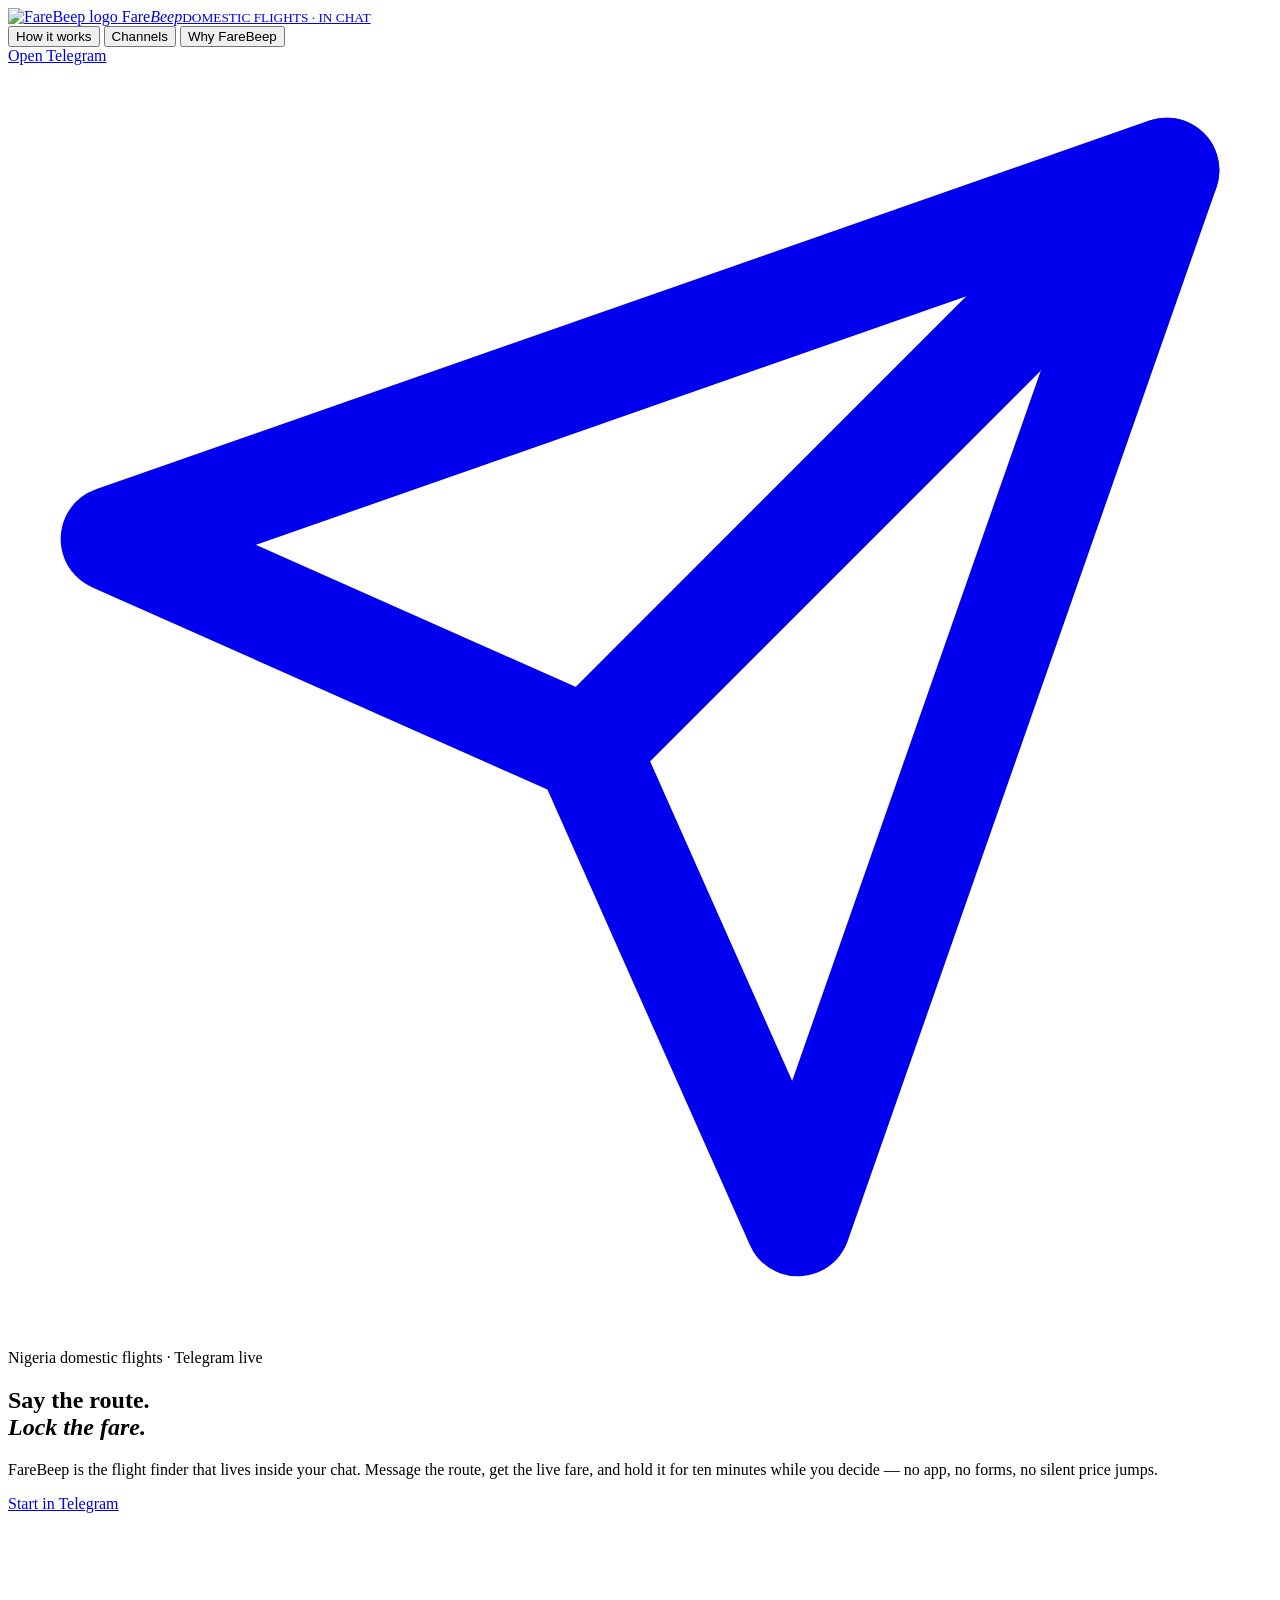
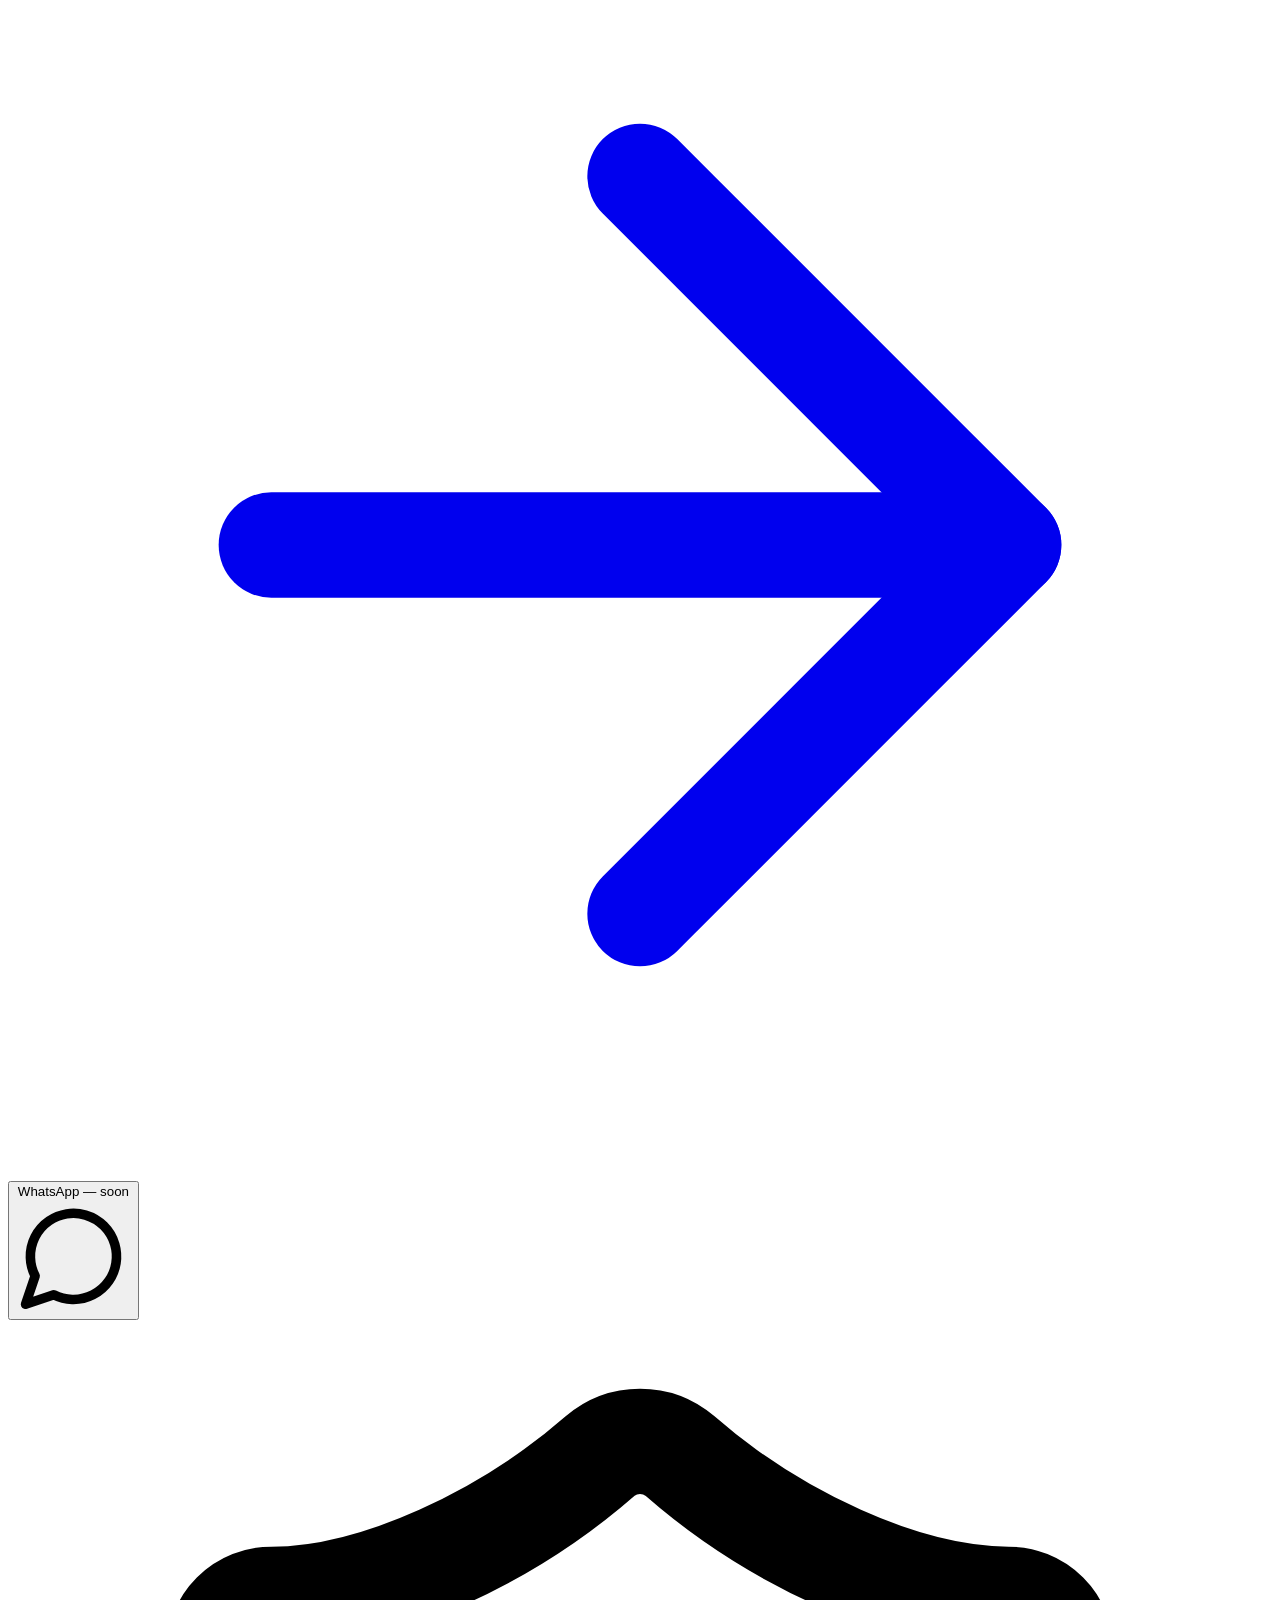
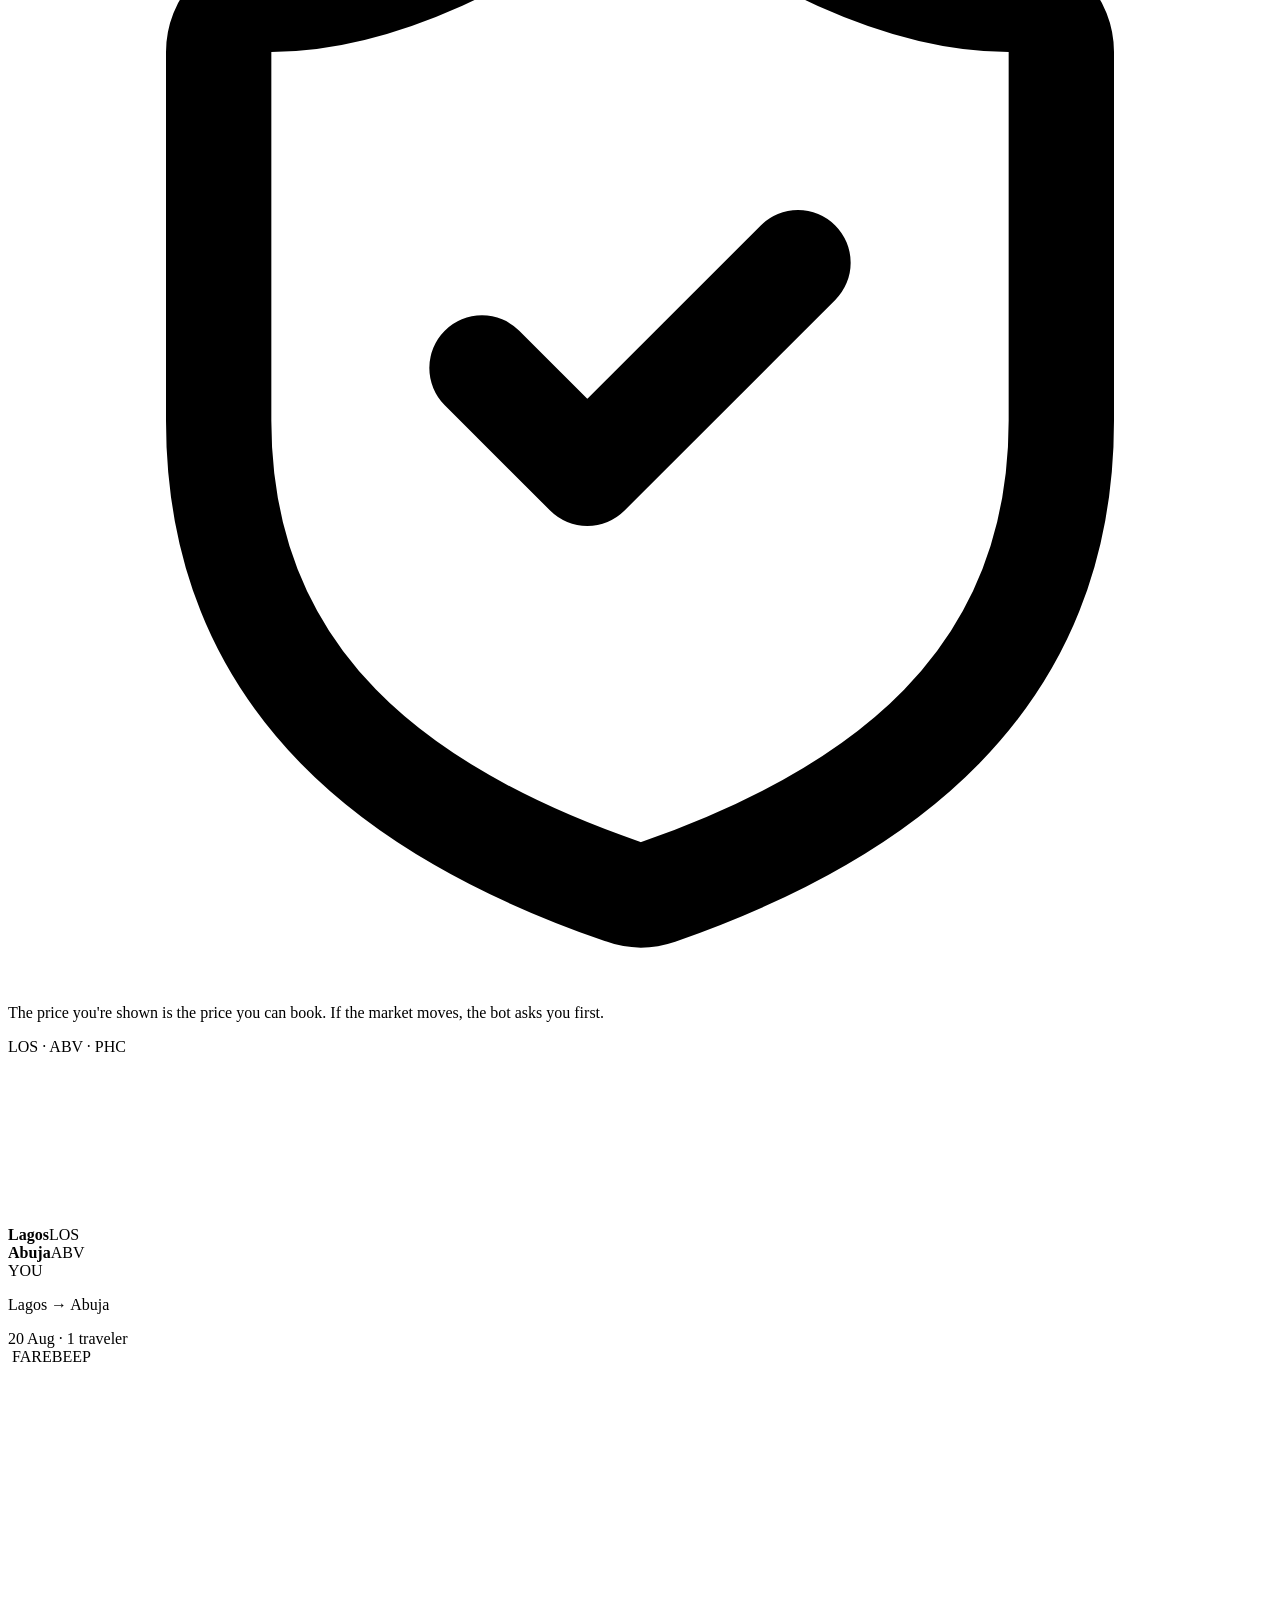
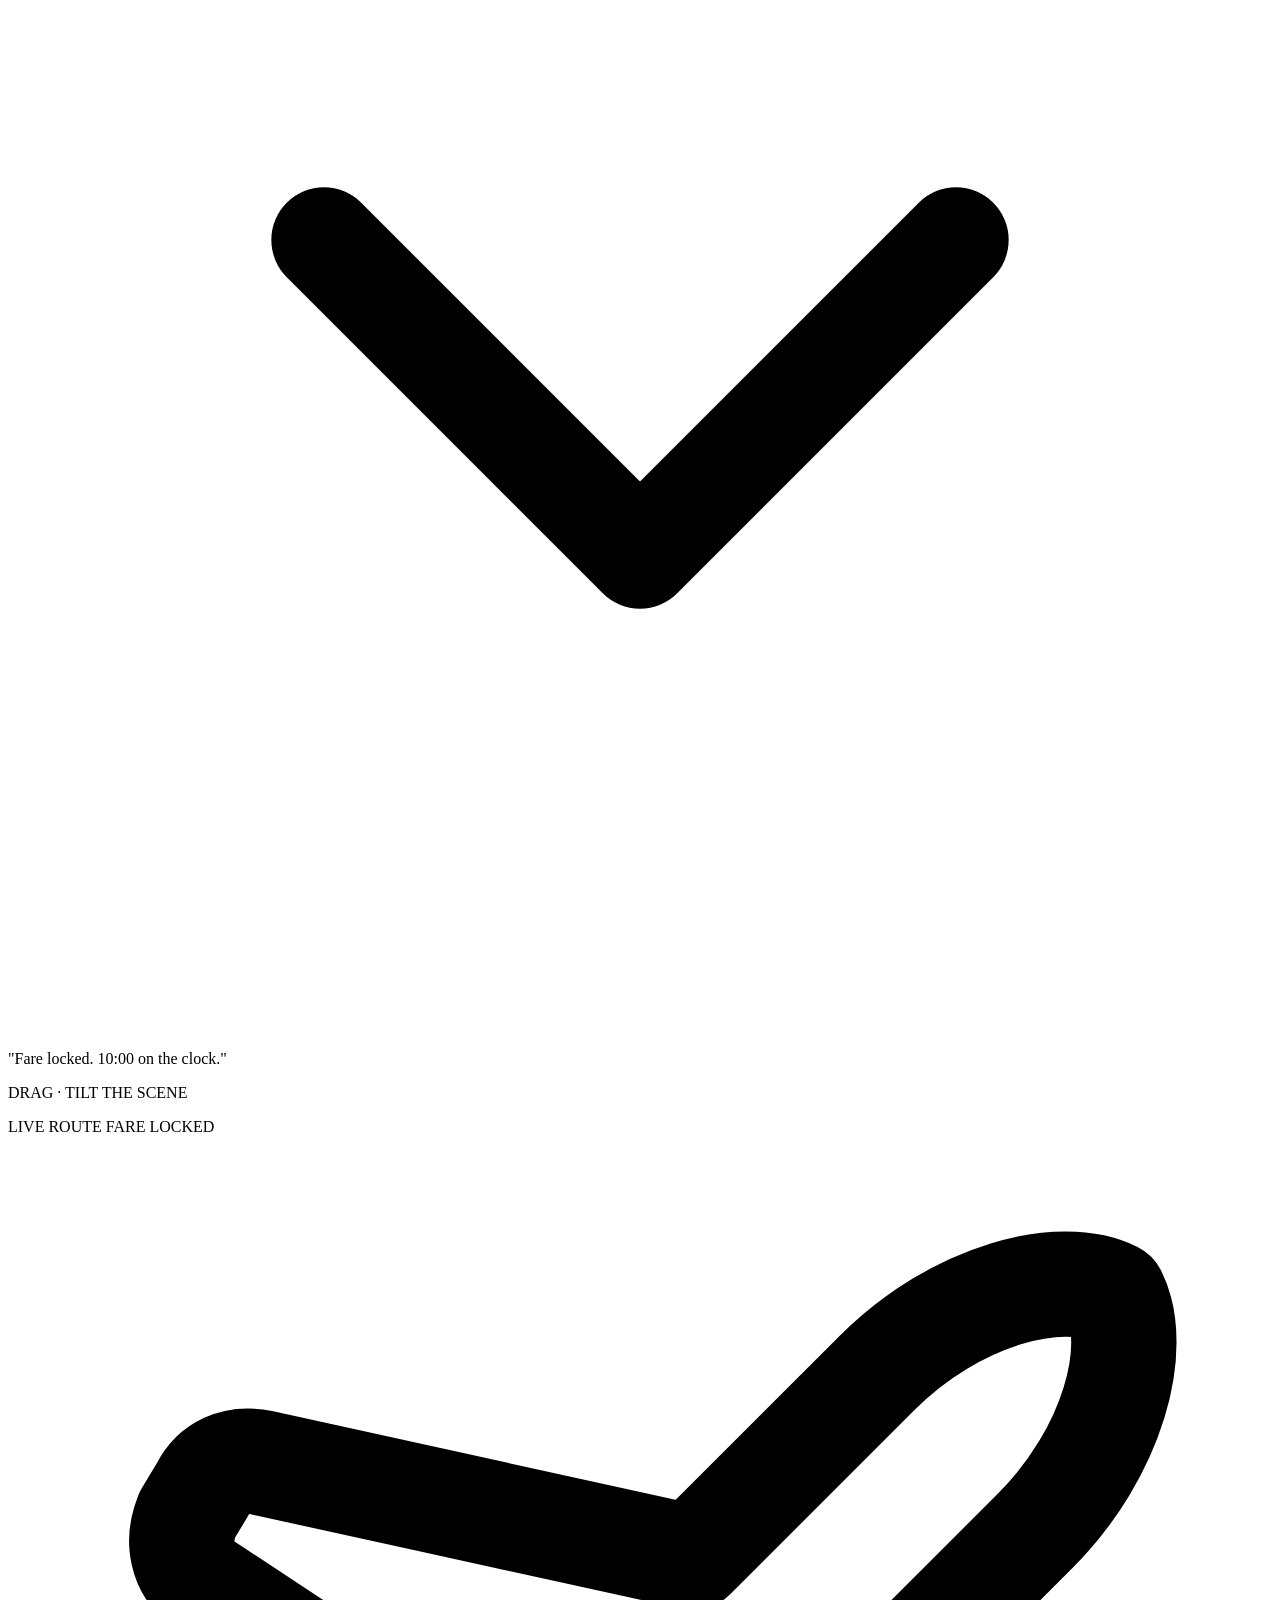
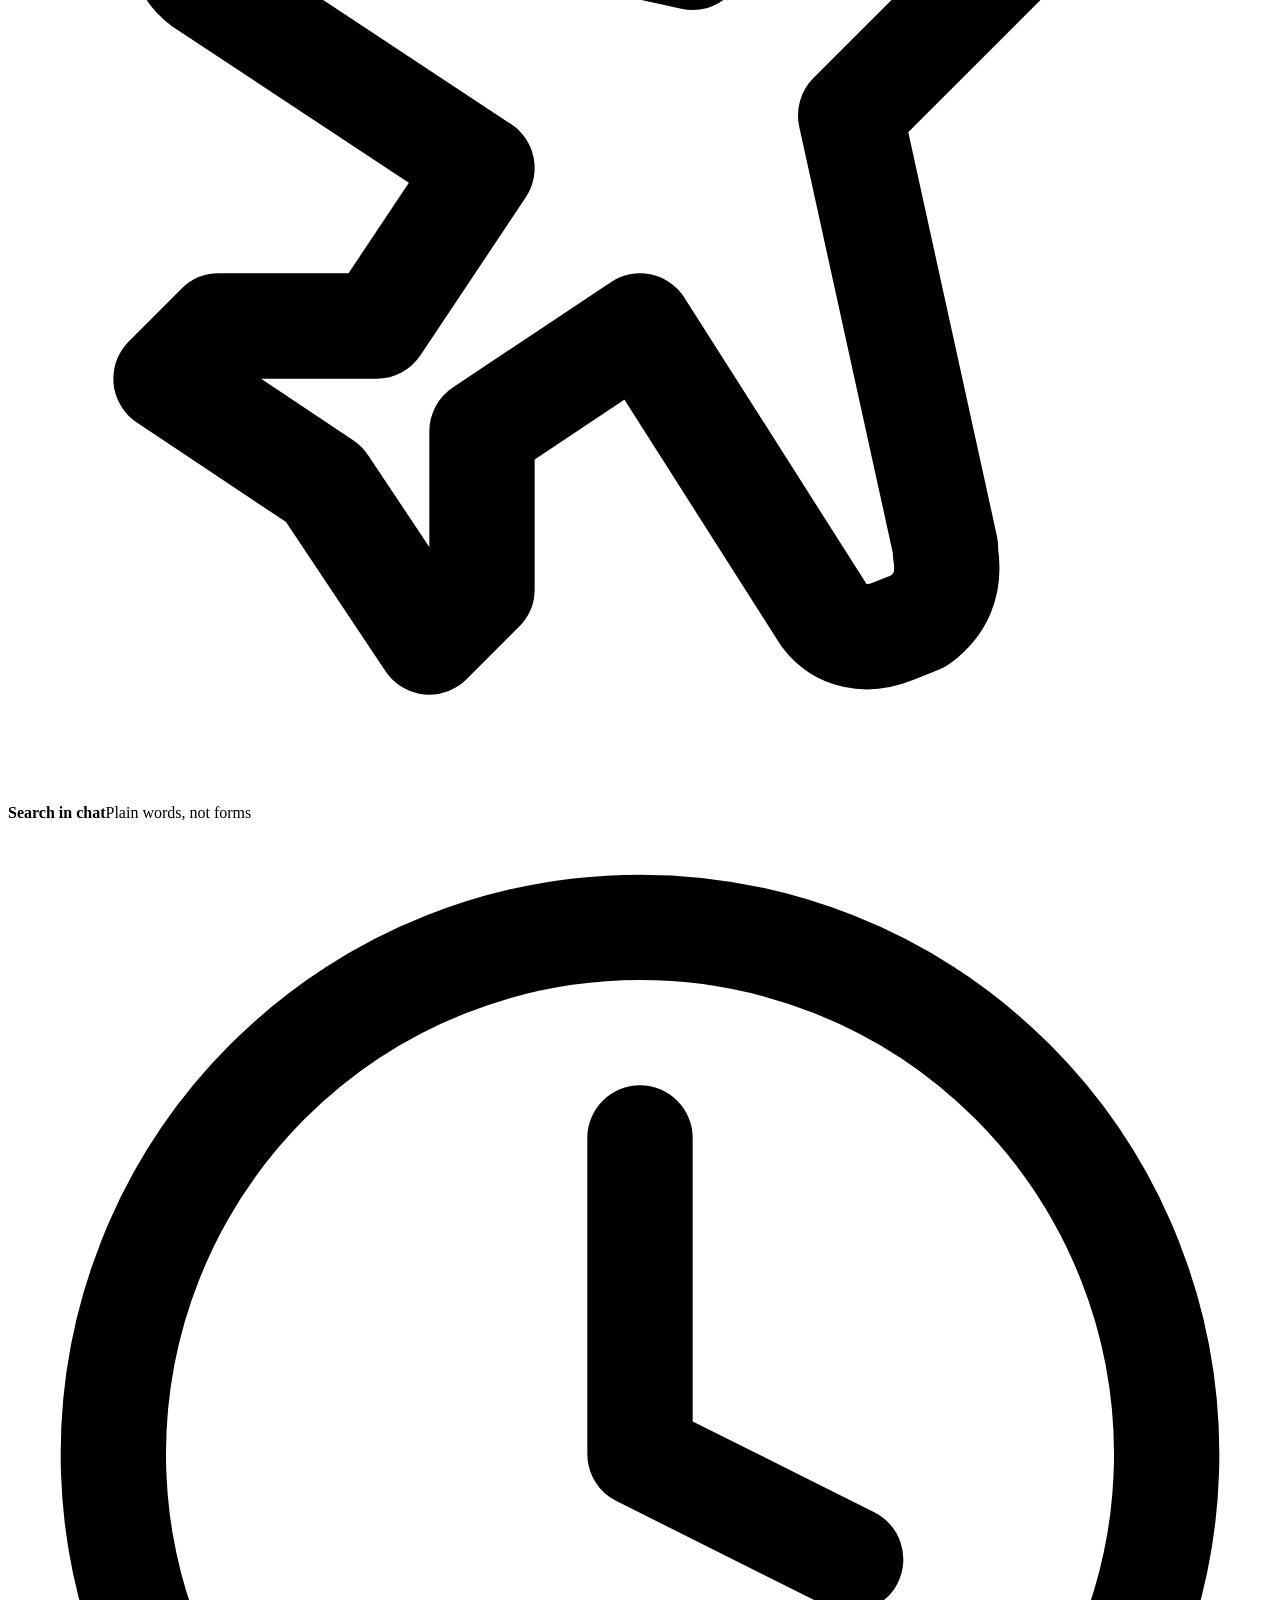
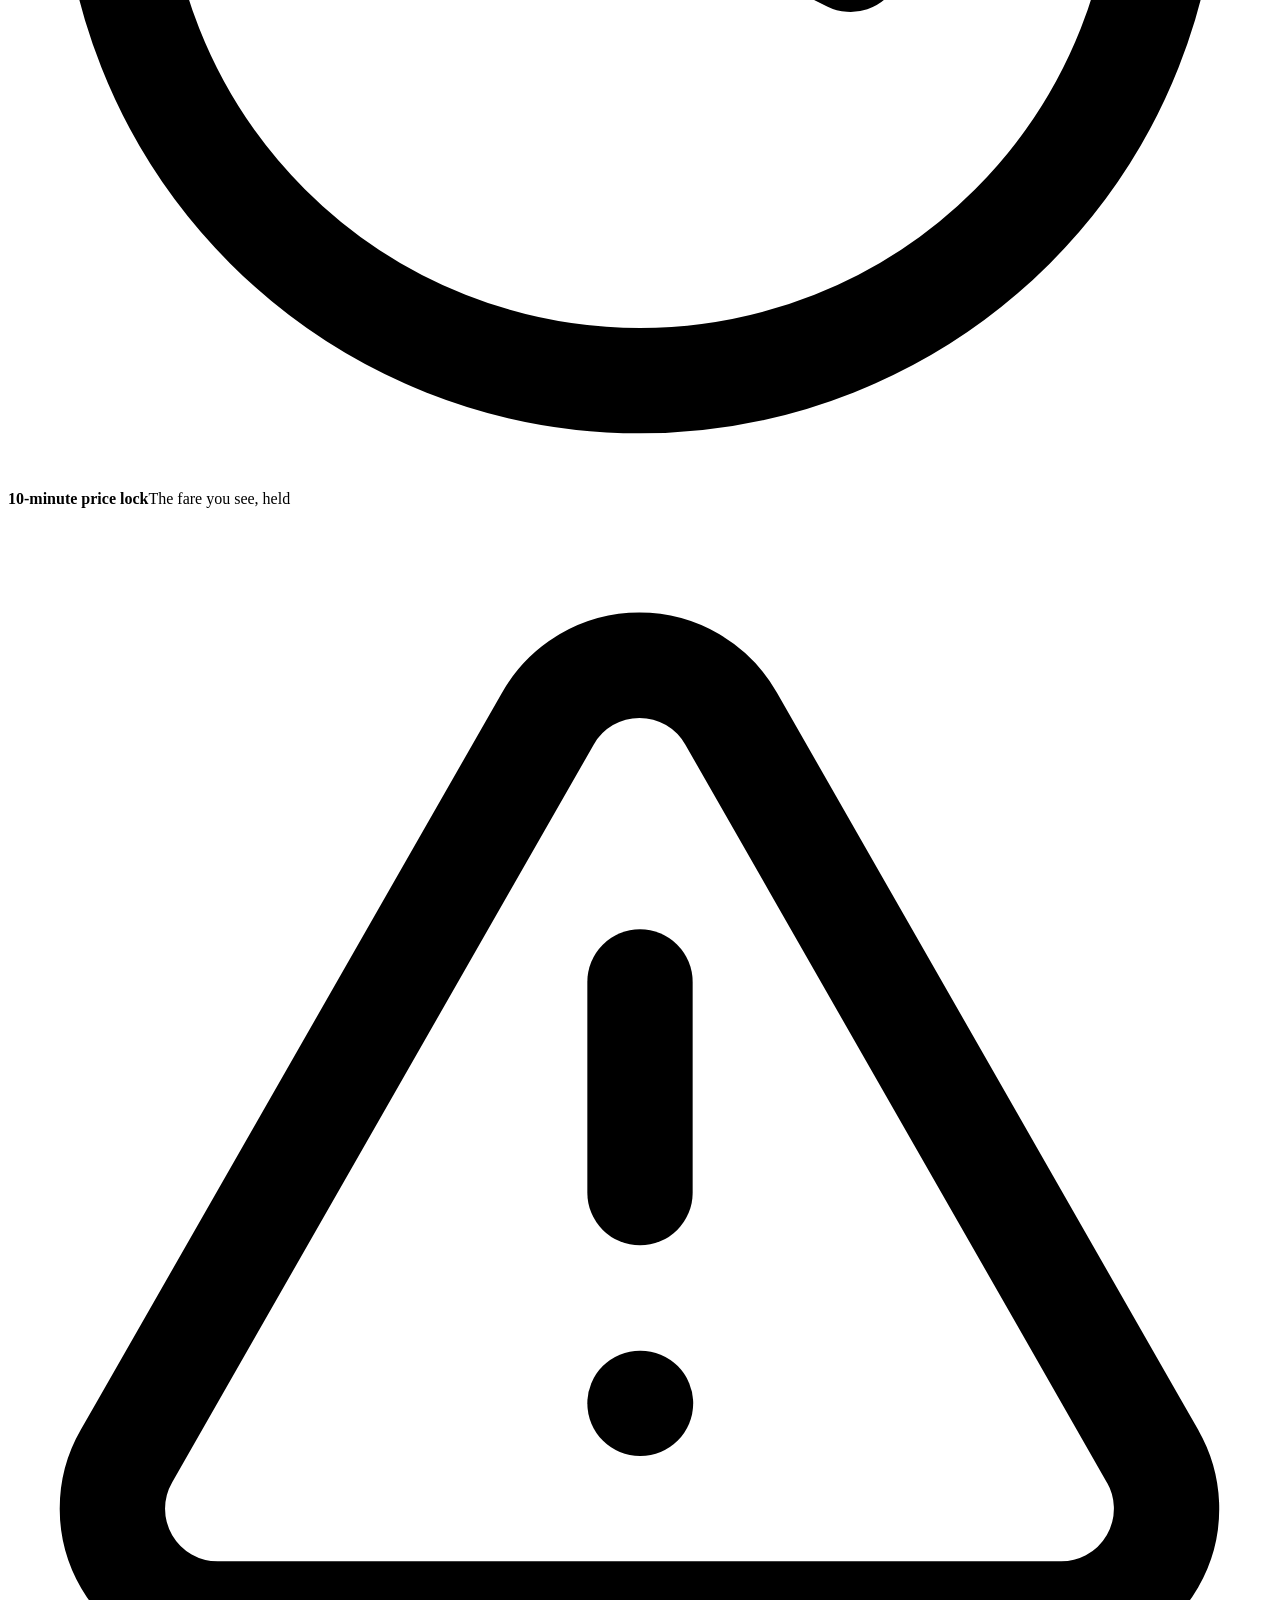
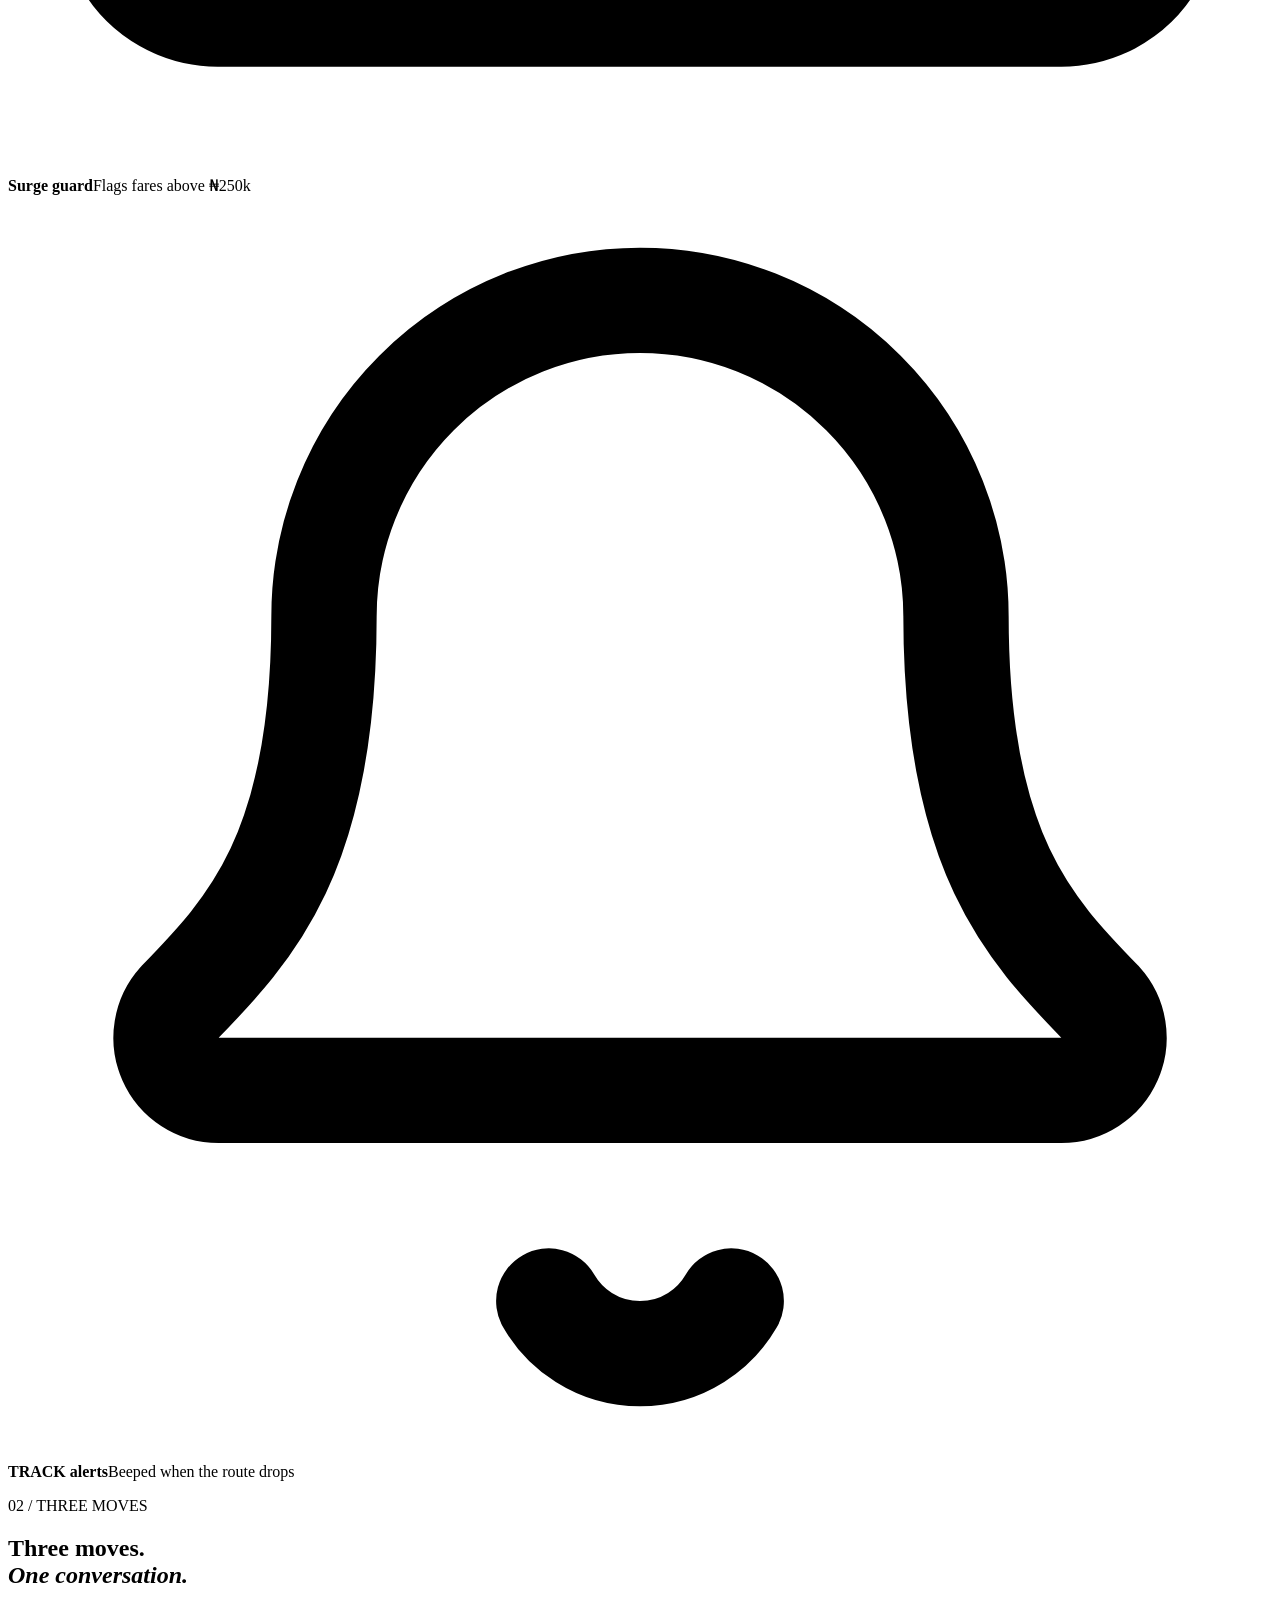
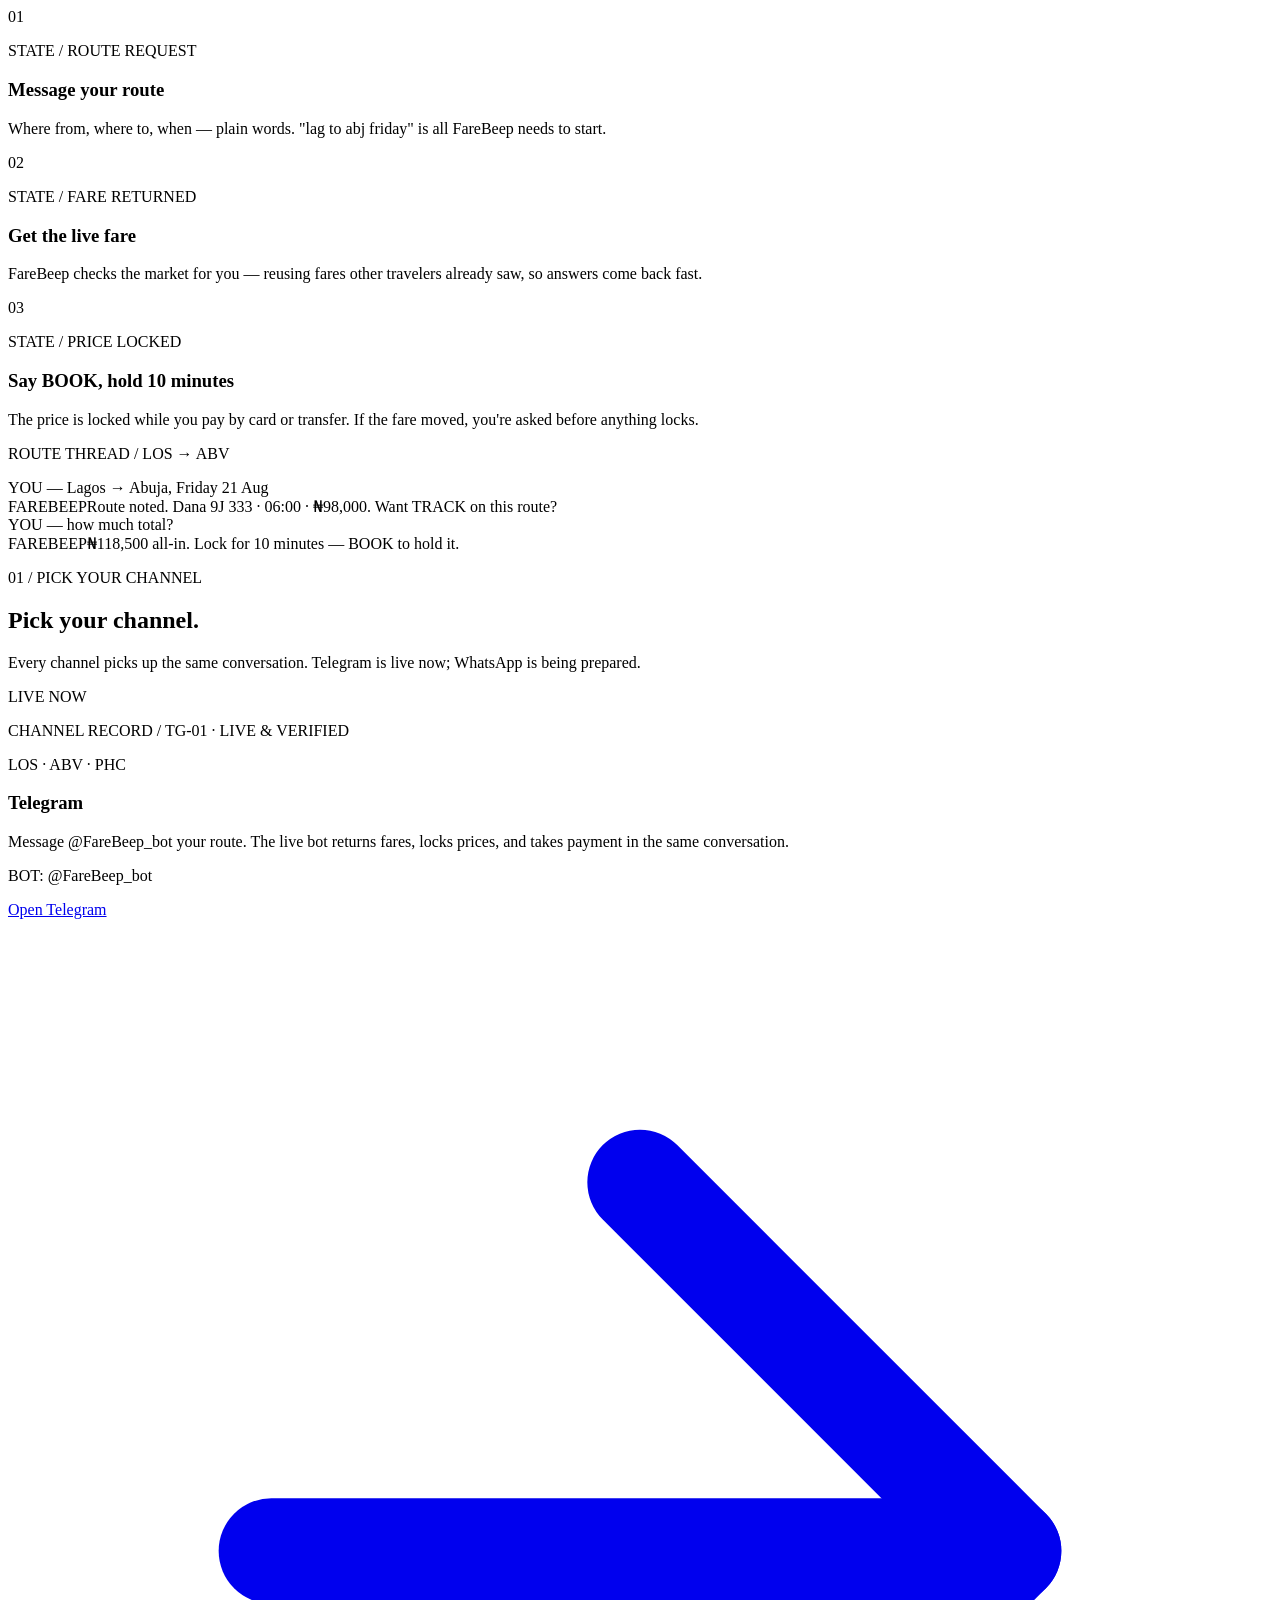
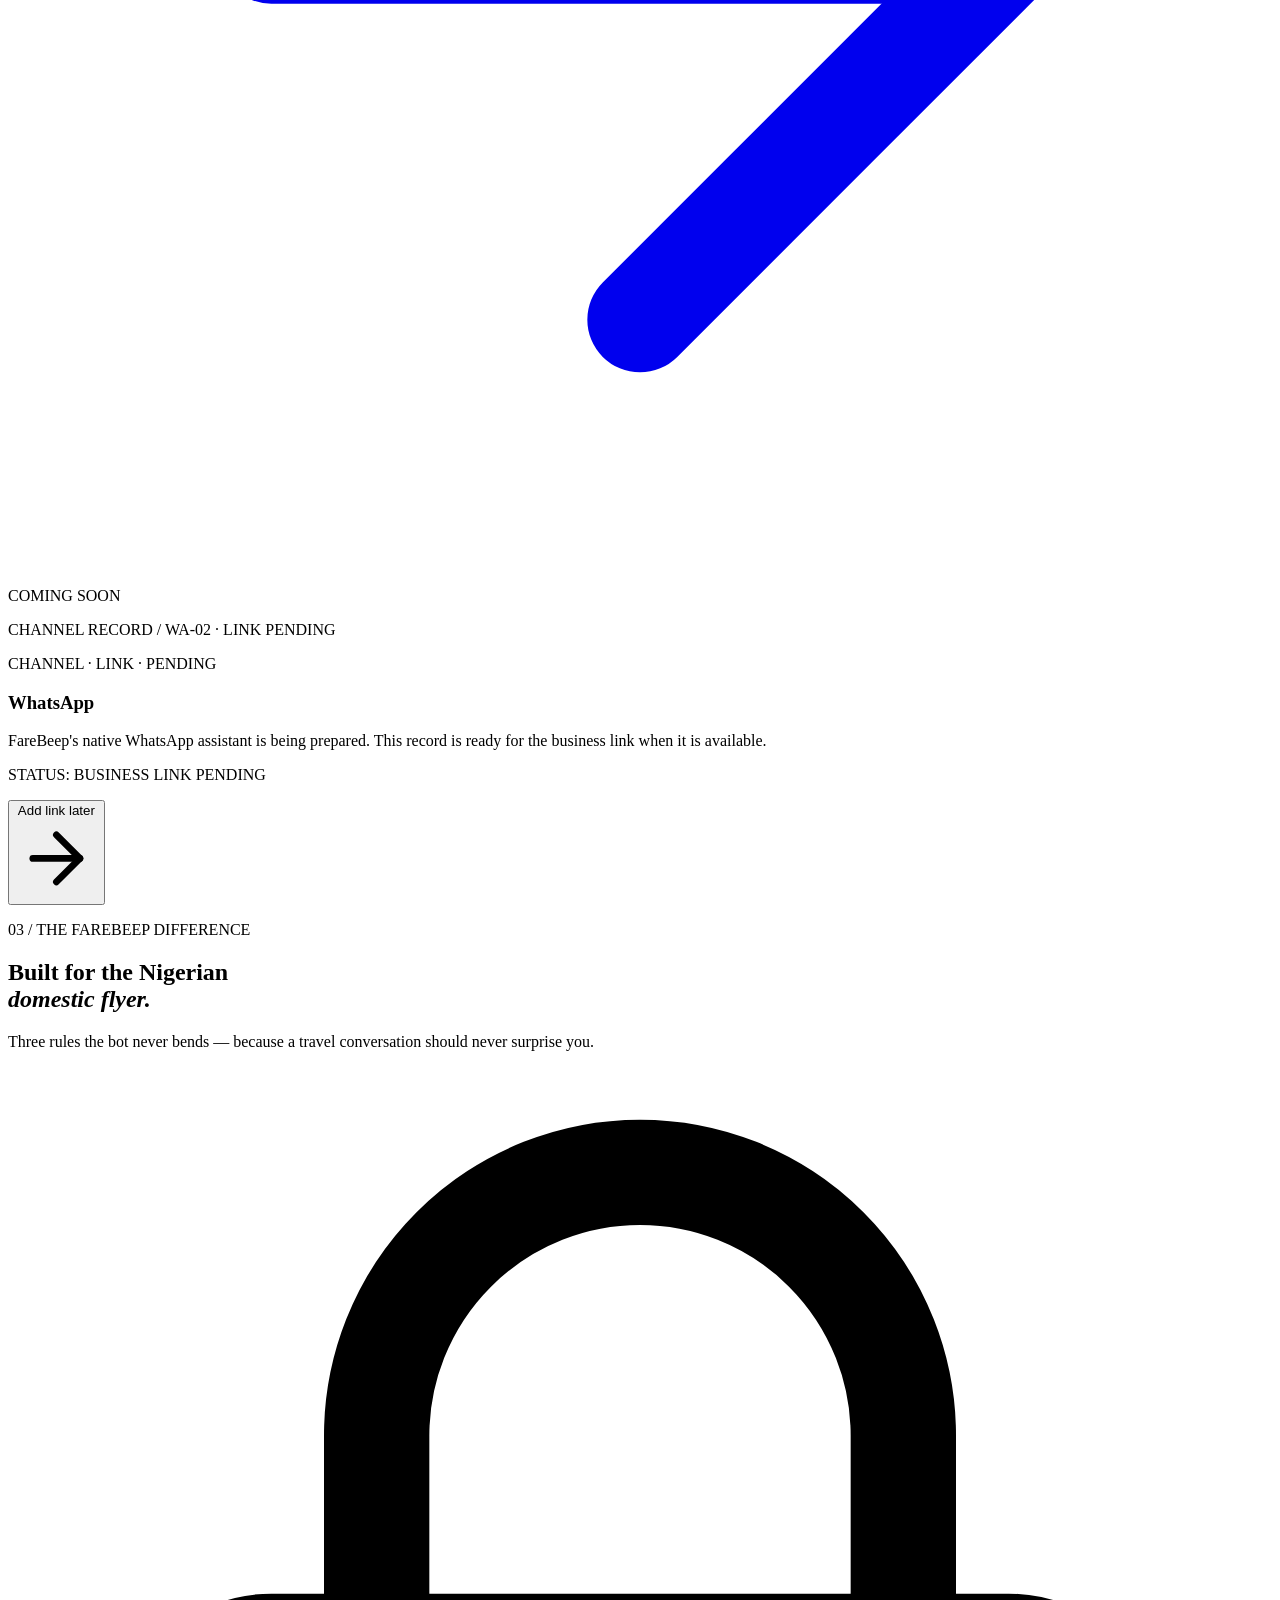
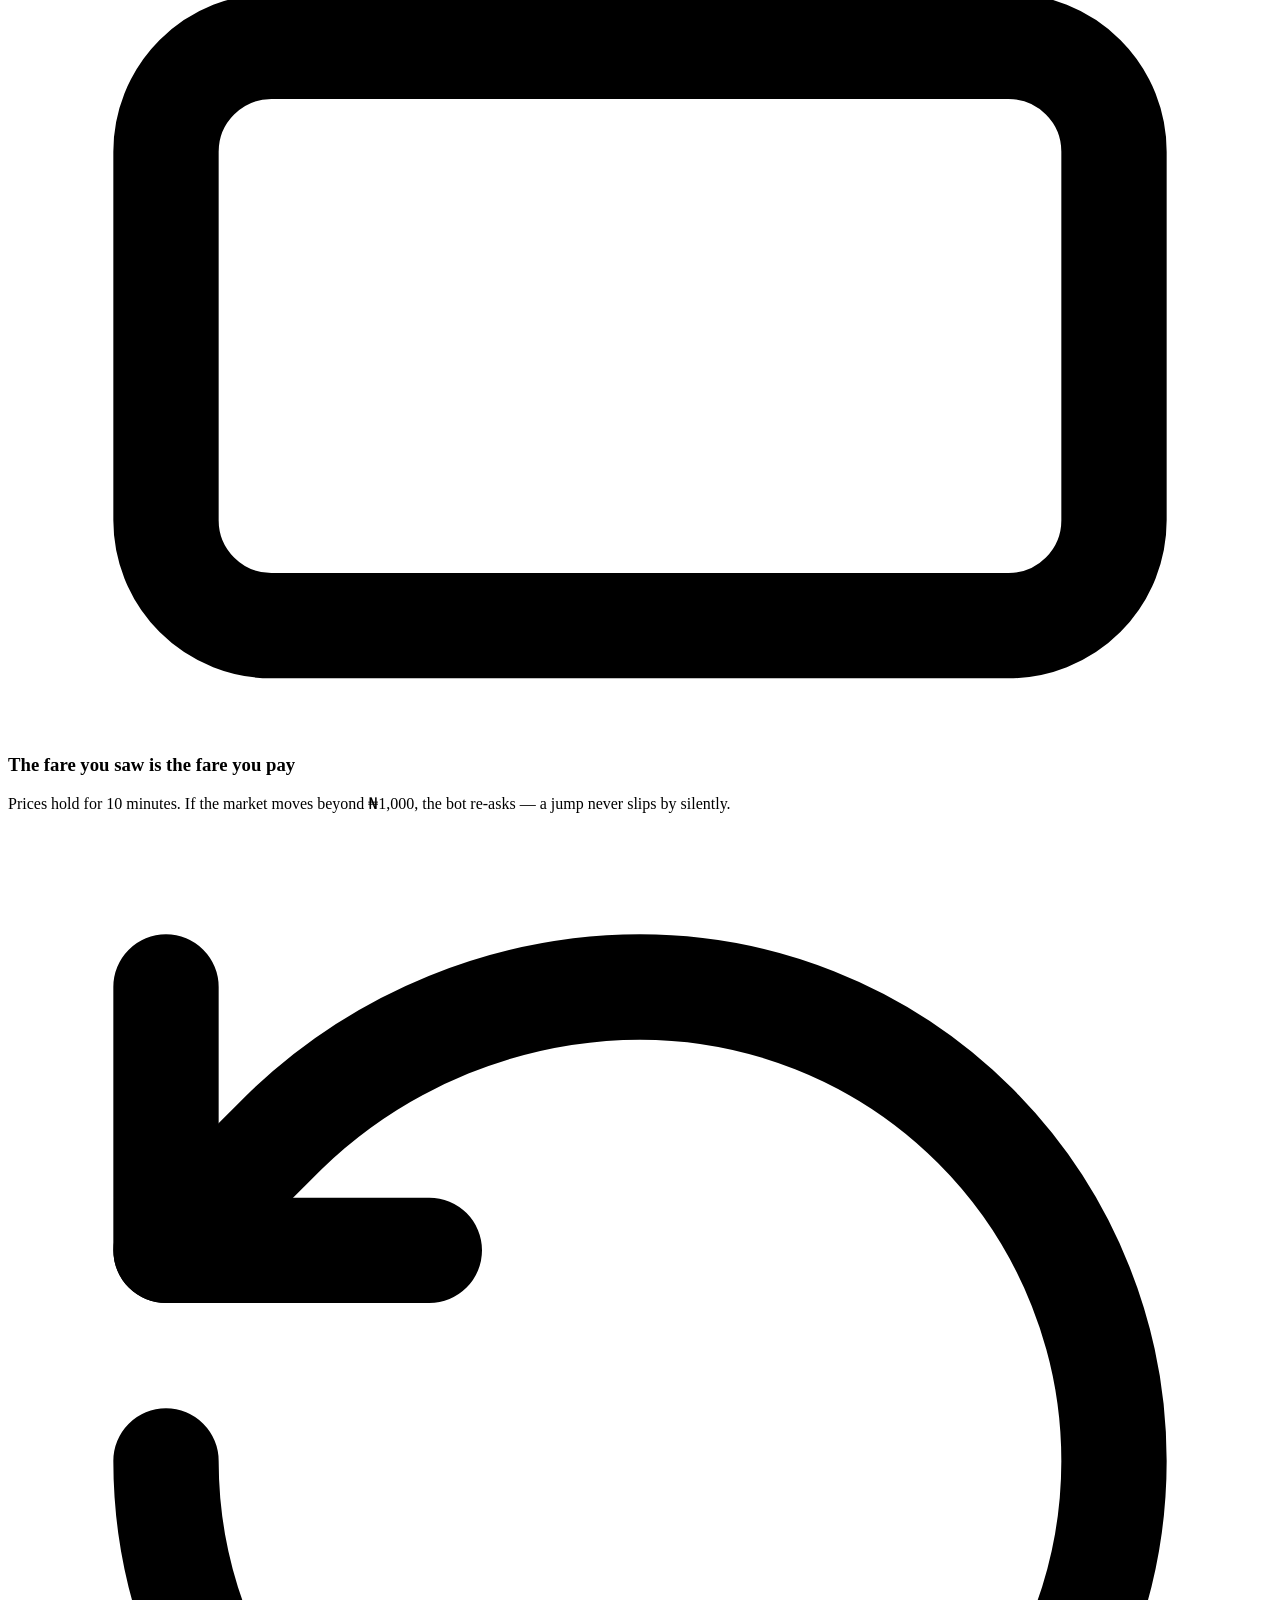
==== FareBeep/web/index.html @ c375b132 "drop the "desk" framing from the site Reworded the whole landing page away from the "route desk" con" ====
<!doctype html>
<html lang="en">
<head>
<meta charset="UTF-8">
<meta name="viewport" content="width=device-width, initial-scale=1.0, maximum-scale=1">
<meta name="theme-color" content="#0c1f2b">
<meta name="description" content="FareBeep is the domestic flight assistant inside your chat. Say the route, lock the fare for ten minutes, pay in the conversation. No app, no forms, no silent price jumps.">
<meta property="og:type" content="website">
<meta property="og:title" content="FareBeep · Flights in your chat">
<meta property="og:description" content="Say the route, lock the fare, pay in chat. Nigeria's flights in chat — built for LOS · ABV · PHC.">
<meta name="twitter:card" content="summary_large_image">
<link rel="icon" href="/assets/logo.webp">
<link rel="preconnect" href="https://fonts.googleapis.com">
<link rel="preconnect" href="https://fonts.gstatic.com" crossorigin>
<link href="https://fonts.googleapis.com/css2?family=IBM+Plex+Mono:wght@400;500;600&family=Source+Serif+4:ital,opsz,wght@0,8..60,500;0,8..60,600;1,8..60,500;1,8..60,600&family=Space+Grotesk:wght@400;500;600;700&display=swap" rel="stylesheet">
<script type="importmap">
{"imports":{"three":"https://unpkg.com/three@0.160.0/build/three.module.js"}}
</script>
<title>FareBeep · Flights in your chat</title>
<link rel="stylesheet" href="/assets/styles.css">
</head>
<body>
<div class="shell">

  <header class="site-header">
    <a class="site-brand" href="#top" aria-label="FareBeep home">
      <img class="brand-mark" src="/assets/logo.webp" alt="FareBeep logo">
      <span class="brand-word">Fare<em>Beep</em><small>DOMESTIC FLIGHTS · IN CHAT</small></span>
    </a>
    <nav class="site-nav" aria-label="Primary navigation">
      <button class="nav-link" data-scroll="#how-it-works">How it works</button>
      <button class="nav-link" data-scroll="#channels">Channels</button>
      <button class="nav-link" data-scroll="#why-farebeep">Why FareBeep</button>
    </nav>
    <a class="btn btn-primary btn-sm" href="https://t.me/FareBeep_bot" target="_blank" rel="noopener">Open Telegram
      <svg viewBox="0 0 24 24" fill="none" stroke="currentColor" stroke-width="2" stroke-linecap="round" stroke-linejoin="round"><path d="m22 2-7 20-4-9-9-4Z"/><path d="M22 2 11 13"/></svg>
    </a>
  </header>

  <main id="top">

    <section class="landing-hero">
      <div class="hero-grid-bg" aria-hidden="true"></div>
      <div class="hero-copy">
        <p class="kicker"><span class="status-dot" aria-hidden="true"></span>Nigeria domestic flights · Telegram live</p>
        <h1 id="hero-title">Say the route.<br><em>Lock the fare.</em></h1>
        <p class="hero-sub">FareBeep is the flight finder that lives inside your chat. Message the route, get the live fare, and hold it for ten minutes while you decide — no app, no forms, no silent price jumps.</p>
        <div class="hero-cta-row">
          <a class="btn btn-primary" href="https://t.me/FareBeep_bot" target="_blank" rel="noopener">Start in Telegram
            <svg viewBox="0 0 24 24" fill="none" stroke="currentColor" stroke-width="2" stroke-linecap="round" stroke-linejoin="round"><path d="M5 12h14"/><path d="m12 5 7 7-7 7"/></svg>
          </a>
          <button class="btn btn-ghost" id="whatsapp-soon" type="button">WhatsApp — soon
            <svg viewBox="0 0 24 24" fill="none" stroke="currentColor" stroke-width="2" stroke-linecap="round" stroke-linejoin="round"><path d="M7.9 20A9 9 0 1 0 4 16.1L2 22Z"/></svg>
          </button>
        </div>
        <p class="hero-note">
          <svg viewBox="0 0 24 24" fill="none" stroke="currentColor" stroke-width="2" stroke-linecap="round" stroke-linejoin="round"><path d="M20 13c0 5-3.5 7.5-7.66 8.95a1 1 0 0 1-.67-.01C7.5 20.5 4 18 4 13V6a1 1 0 0 1 1-1c2 0 4.5-1.2 6.24-2.72a1.17 1.17 0 0 1 1.52 0C14.51 3.81 17 5 19 5a1 1 0 0 1 1 1z"/><path d="m9 12 2 2 4-4"/></svg>
          The price you're shown is the price you can book. If the market moves, the bot asks you first.
        </p>
        <p class="hero-route-register">LOS · ABV · PHC</p>
      </div>

      <div class="hero-art" id="hero-art" aria-label="Interactive spatial scene of a night route between Lagos and Abuja">
        <div class="art-frame" id="art-frame">
          <canvas id="scene-canvas" aria-hidden="true"></canvas>
          <div class="css-sky" aria-hidden="true">
            <span class="orb orb-los"></span>
            <span class="orb orb-abv"></span>
            <span class="css-arc"></span>
          </div>
          <div class="chip chip-los"><b>Lagos</b><span>LOS</span></div>
          <div class="chip chip-abv"><b>Abuja</b><span>ABV</span></div>
          <div class="chat-orbital">
            <div class="chat-row"><span class="who who-you">YOU</span><p>Lagos → Abuja</p></div>
            <div class="chat-meta">20 Aug · 1 traveler</div>
          </div>
          <div class="beep-card">
            <div class="beep-head">
              <img class="brand-mark" src="/assets/logo.webp" alt="">
              <span>FAREBEEP</span>
              <svg class="chev" viewBox="0 0 24 24" fill="none" stroke="currentColor" stroke-width="2" stroke-linecap="round" stroke-linejoin="round"><path d="m6 9 6 6 6-6"/></svg>
            </div>
            <p>"Fare locked. 10:00 on the clock."</p>
          </div>
          <p class="scene-hint">DRAG · TILT THE SCENE</p>
          <div class="scene-key">
            <span class="key-dot key-live"></span>LIVE ROUTE
            <span class="key-dot key-lock"></span>FARE LOCKED
          </div>
        </div>
      </div>
    </section>

    <section class="travel-strip" aria-label="Capabilities">
      <div class="tile"><svg viewBox="0 0 24 24" fill="none" stroke="currentColor" stroke-width="2" stroke-linecap="round" stroke-linejoin="round"><path d="M17.8 19.2 16 11l3.5-3.5C21 6 21.5 4 21 3c-1-.5-3 0-4.5 1.5L13 8 4.8 6.2c-.5-.1-.9.1-1.1.5l-.3.5c-.2.5-.1 1 .3 1.3L9 12l-2 3H4l-1 1 3 2 2 3 1-1v-3l3-2 3.5 5.5c.3.4.8.5 1.3.3l.5-.2c.4-.3.6-.7.5-1.3z"/></svg><b>Search in chat</b><span>Plain words, not forms</span></div>
      <div class="tile"><svg viewBox="0 0 24 24" fill="none" stroke="currentColor" stroke-width="2" stroke-linecap="round" stroke-linejoin="round"><circle cx="12" cy="12" r="10"/><path d="M12 6v6l4 2"/></svg><b>10-minute price lock</b><span>The fare you see, held</span></div>
      <div class="tile"><svg viewBox="0 0 24 24" fill="none" stroke="currentColor" stroke-width="2" stroke-linecap="round" stroke-linejoin="round"><path d="m21.73 18-8-14a2 2 0 0 0-3.48 0l-8 14A2 2 0 0 0 4 21h16a2 2 0 0 0 1.73-3"/><path d="M12 9v4"/><path d="M12 17h.01"/></svg><b>Surge guard</b><span>Flags fares above ₦250k</span></div>
      <div class="tile"><svg viewBox="0 0 24 24" fill="none" stroke="currentColor" stroke-width="2" stroke-linecap="round" stroke-linejoin="round"><path d="M10.268 21a2 2 0 0 0 3.464 0"/><path d="M3.262 15.326A1 1 0 0 0 4 17h16a1 1 0 0 0 .74-1.673C19.41 13.956 18 12.499 18 8A6 6 0 0 0 6 8c0 4.499-1.411 5.956-2.738 7.326"/></svg><b>TRACK alerts</b><span>Beeped when the route drops</span></div>
    </section>

    <section class="journey-section" id="how-it-works">
      <p class="section-topline">02 / THREE MOVES</p>
      <div class="journey-grid">
        <div class="journey-copy">
          <h2>Three moves.<br><em>One conversation.</em></h2>
          <article class="journey-step">
            <span class="step-num">01</span>
            <div>
              <p class="step-label">STATE / ROUTE REQUEST</p>
              <h3>Message your route</h3>
              <p>Where from, where to, when — plain words. "lag to abj friday" is all FareBeep needs to start.</p>
            </div>
          </article>
          <article class="journey-step">
            <span class="step-num">02</span>
            <div>
              <p class="step-label">STATE / FARE RETURNED</p>
              <h3>Get the live fare</h3>
              <p>FareBeep checks the market for you — reusing fares other travelers already saw, so answers come back fast.</p>
            </div>
          </article>
          <article class="journey-step">
            <span class="step-num">03</span>
            <div>
              <p class="step-label">STATE / PRICE LOCKED</p>
              <h3>Say BOOK, hold 10 minutes</h3>
              <p>The price is locked while you pay by card or transfer. If the fare moved, you're asked before anything locks.</p>
            </div>
          </article>
        </div>
        <div class="route-thread" aria-label="Example FareBeep conversation">
          <p class="thread-cap">ROUTE THREAD / LOS → ABV</p>
          <div class="thread-msg msg-you">YOU — Lagos → Abuja, Friday 21 Aug</div>
          <div class="thread-msg msg-beep"><span class="thread-who">FAREBEEP</span>Route noted. Dana 9J 333 · 06:00 · ₦98,000. Want TRACK on this route?</div>
          <div class="thread-msg msg-you">YOU — how much total?</div>
          <div class="thread-msg msg-beep"><span class="thread-who">FAREBEEP</span>₦118,500 all-in. Lock for 10 minutes — BOOK to hold it.</div>
        </div>
      </div>
    </section>

    <section class="channel-section" id="channels">
      <p class="section-topline">01 / PICK YOUR CHANNEL</p>
      <div class="section-head">
        <h2>Pick your channel.</h2>
        <p>Every channel picks up the same conversation. Telegram is live now; WhatsApp is being prepared.</p>
      </div>
      <div class="channel-choices">
        <article class="channel-card card-live">
          <div class="card-label">LIVE NOW</div>
          <p class="card-record">CHANNEL RECORD / TG-01 · LIVE &amp; VERIFIED</p>
          <p class="card-meta">LOS · ABV · PHC</p>
          <h3>Telegram</h3>
          <p class="card-body">Message @FareBeep_bot your route. The live bot returns fares, locks prices, and takes payment in the same conversation.</p>
          <p class="card-foot">BOT: @FareBeep_bot</p>
          <a class="btn btn-primary" href="https://t.me/FareBeep_bot" target="_blank" rel="noopener">Open Telegram
            <svg viewBox="0 0 24 24" fill="none" stroke="currentColor" stroke-width="2" stroke-linecap="round" stroke-linejoin="round"><path d="M5 12h14"/><path d="m12 5 7 7-7 7"/></svg>
          </a>
        </article>
        <article class="channel-card card-soon">
          <div class="card-label">COMING SOON</div>
          <p class="card-record">CHANNEL RECORD / WA-02 · LINK PENDING</p>
          <p class="card-meta">CHANNEL · LINK · PENDING</p>
          <h3>WhatsApp</h3>
          <p class="card-body">FareBeep's native WhatsApp assistant is being prepared. This record is ready for the business link when it is available.</p>
          <p class="card-foot">STATUS: BUSINESS LINK PENDING</p>
          <button class="btn btn-ghost" type="button" data-toast="WhatsApp is being prepared — add the business link when it is ready.">Add link later
            <svg viewBox="0 0 24 24" fill="none" stroke="currentColor" stroke-width="2" stroke-linecap="round" stroke-linejoin="round"><path d="M5 12h14"/><path d="m12 5 7 7-7 7"/></svg>
          </button>
        </article>
      </div>
    </section>

    <section class="reason-section" id="why-farebeep">
      <p class="section-topline">03 / THE FAREBEEP DIFFERENCE</p>
      <div class="section-head">
        <h2>Built for the Nigerian<br><em>domestic flyer.</em></h2>
        <p>Three rules the bot never bends — because a travel conversation should never surprise you.</p>
      </div>
      <div class="reason-grid">
        <article class="reason-card">
          <svg viewBox="0 0 24 24" fill="none" stroke="currentColor" stroke-width="2" stroke-linecap="round" stroke-linejoin="round"><rect width="18" height="11" x="3" y="11" rx="2" ry="2"/><path d="M7 11V7a5 5 0 0 1 10 0v4"/></svg>
          <h3>The fare you saw is the fare you pay</h3>
          <p>Prices hold for 10 minutes. If the market moves beyond ₦1,000, the bot re-asks — a jump never slips by silently.</p>
        </article>
        <article class="reason-card">
          <svg viewBox="0 0 24 24" fill="none" stroke="currentColor" stroke-width="2" stroke-linecap="round" stroke-linejoin="round"><path d="M3 12a9 9 0 1 0 9-9 9.75 9.75 0 0 0-6.74 2.74L3 8"/><path d="M3 3v5h5"/></svg>
          <h3>Refunds, not runarounds</h3>
          <p>Payment arriving after the 10-minute window? It's refunded automatically through Paystack. No chasing, no tickets to nowhere.</p>
        </article>
        <article class="reason-card">
          <svg viewBox="0 0 24 24" fill="none" stroke="currentColor" stroke-width="2" stroke-linecap="round" stroke-linejoin="round"><circle cx="12" cy="12" r="10"/><path d="m16.24 7.76-2.12 6.36-6.36 2.12 2.12-6.36 6.36-2.12z"/></svg>
          <h3>Made for LOS · ABV · PHC</h3>
          <p>Slang-aware search, surge flags above ₦250,000, and TRACK beeps that tell you when the route gets cheaper.</p>
        </article>
      </div>
    </section>

    <section class="final-cta">
      <p class="final-route-line">FINAL ROUTE CHECKPOINT / LOS · ABV · PHC / TELEGRAM LIVE</p>
      <h2>Open the live bot.</h2>
      <a class="btn btn-cta" href="https://t.me/FareBeep_bot" target="_blank" rel="noopener">Open @FareBeep_bot
        <svg viewBox="0 0 24 24" fill="none" stroke="currentColor" stroke-width="2" stroke-linecap="round" stroke-linejoin="round"><path d="m22 2-7 20-4-9-9-4Z"/><path d="M22 2 11 13"/></svg>
      </a>
    </section>

  </main>

  <footer class="site-footer">
    <a class="site-brand" href="#top" aria-label="FareBeep home">
      <img class="brand-mark" src="/assets/logo.webp" alt="FareBeep logo">
      <span class="brand-word">Fare<em>Beep</em></span>
    </a>
    <p>Your route, kept in one conversation.</p>
    <a class="footer-bot" href="https://t.me/FareBeep_bot" target="_blank" rel="noopener">@FareBeep_bot
      <svg viewBox="0 0 24 24" fill="none" stroke="currentColor" stroke-width="2" stroke-linecap="round" stroke-linejoin="round"><path d="M5 12h14"/><path d="m12 5 7 7-7 7"/></svg>
    </a>
  </footer>

</div>

<div class="toast" id="toast" role="status" aria-live="polite"></div>

<script type="module" src="/assets/scene.js"></script>
</body>
</html>
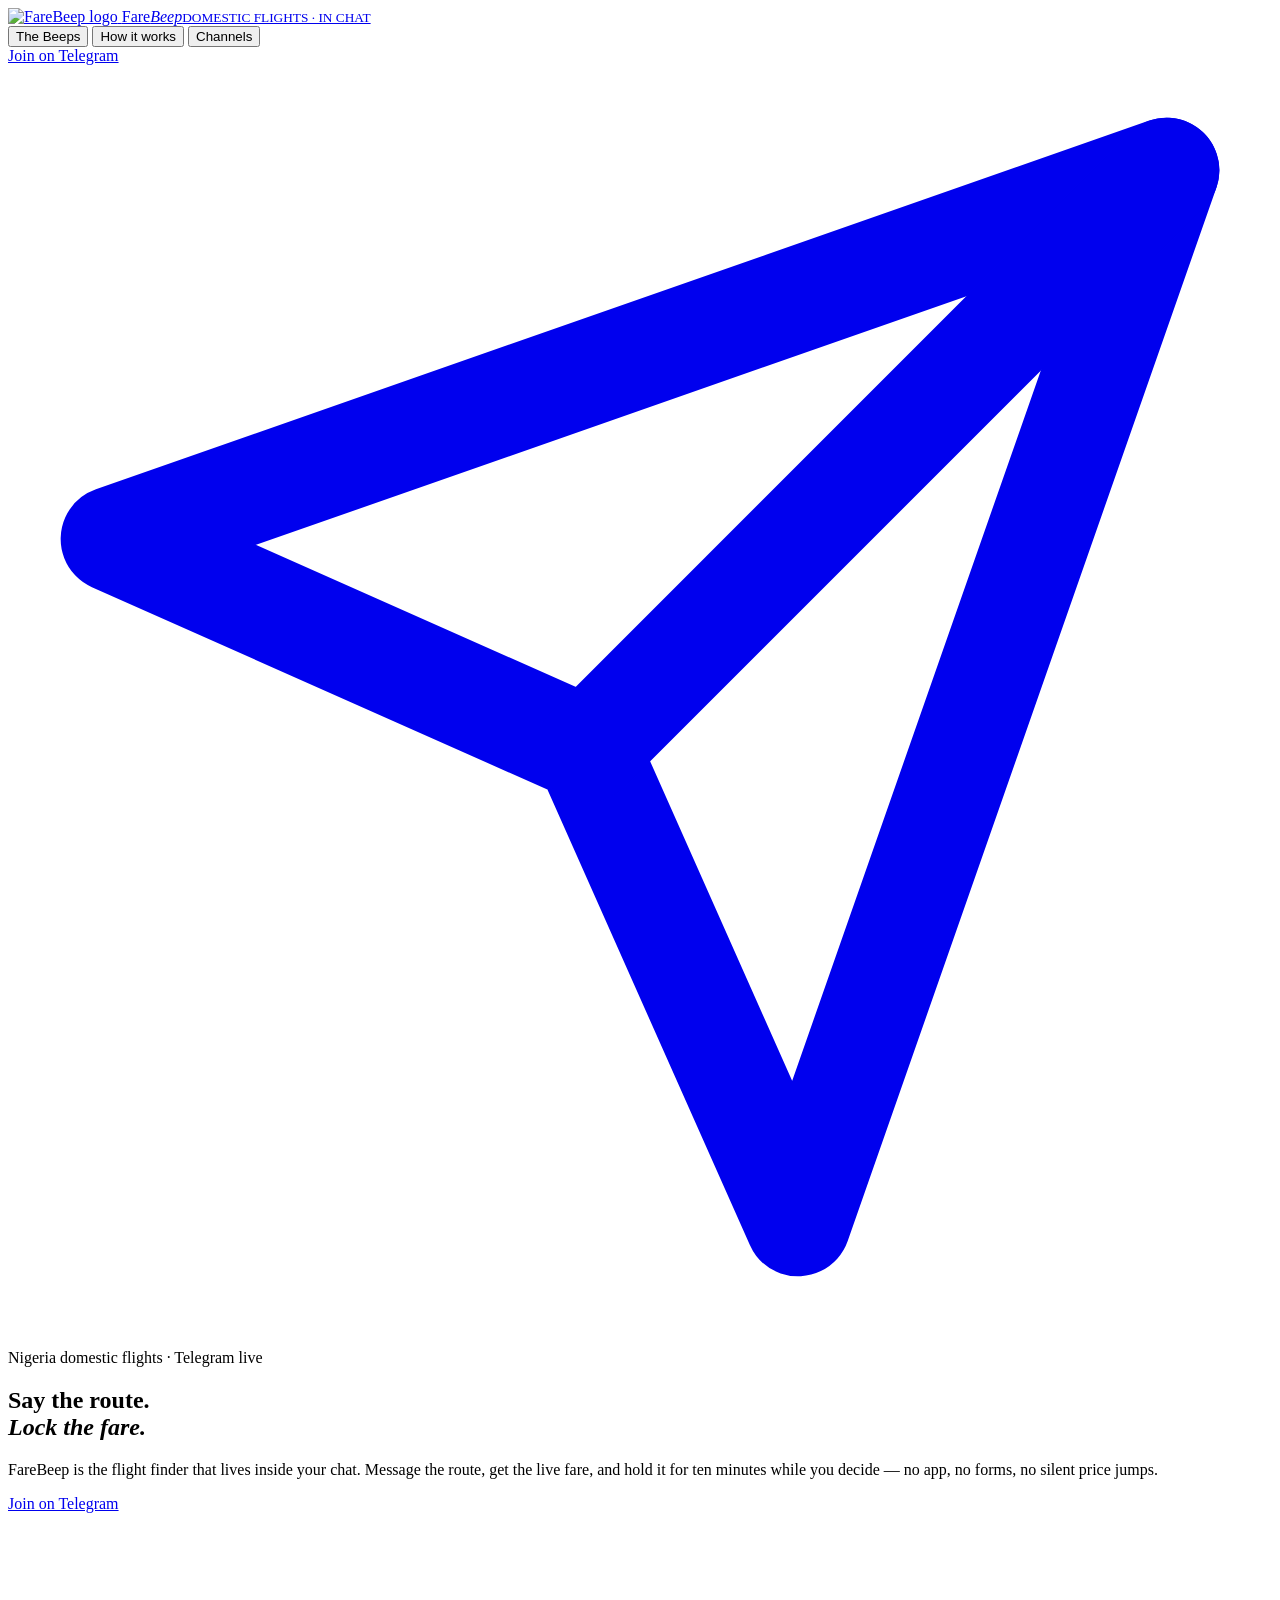
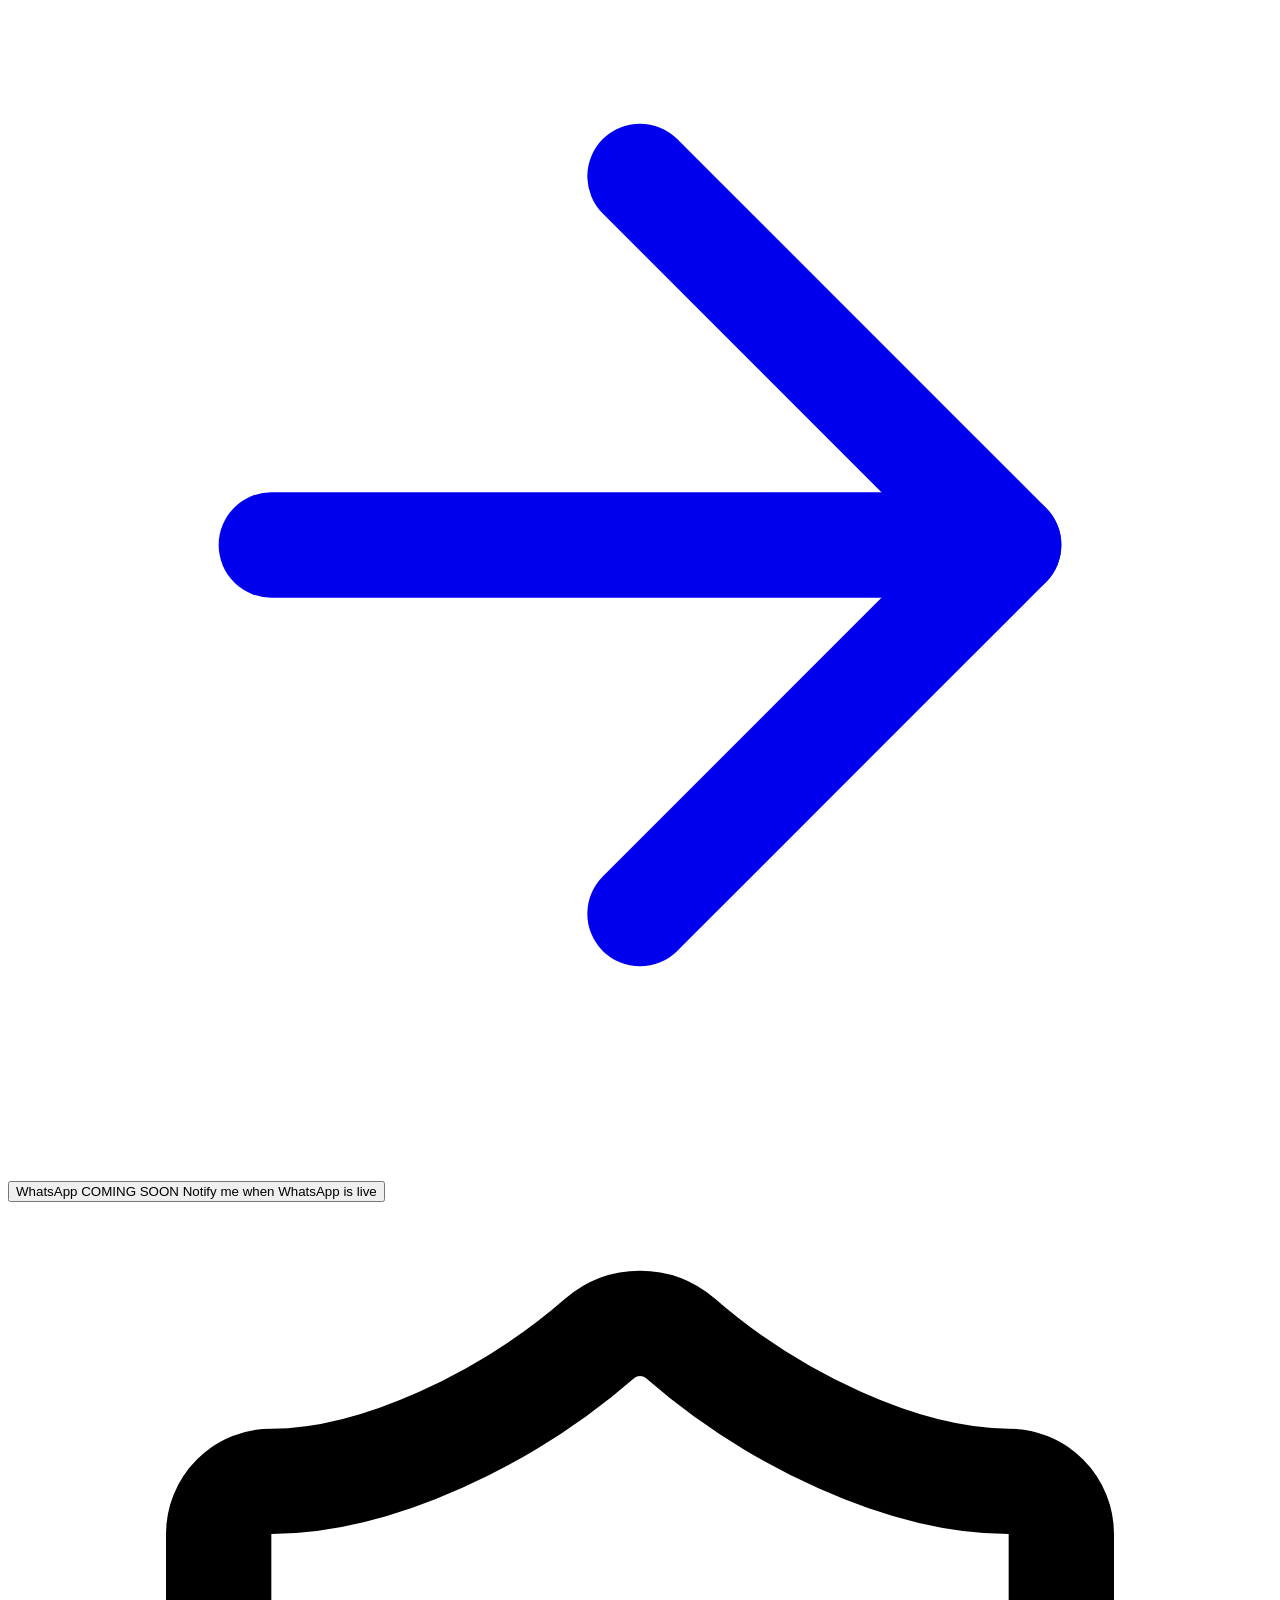
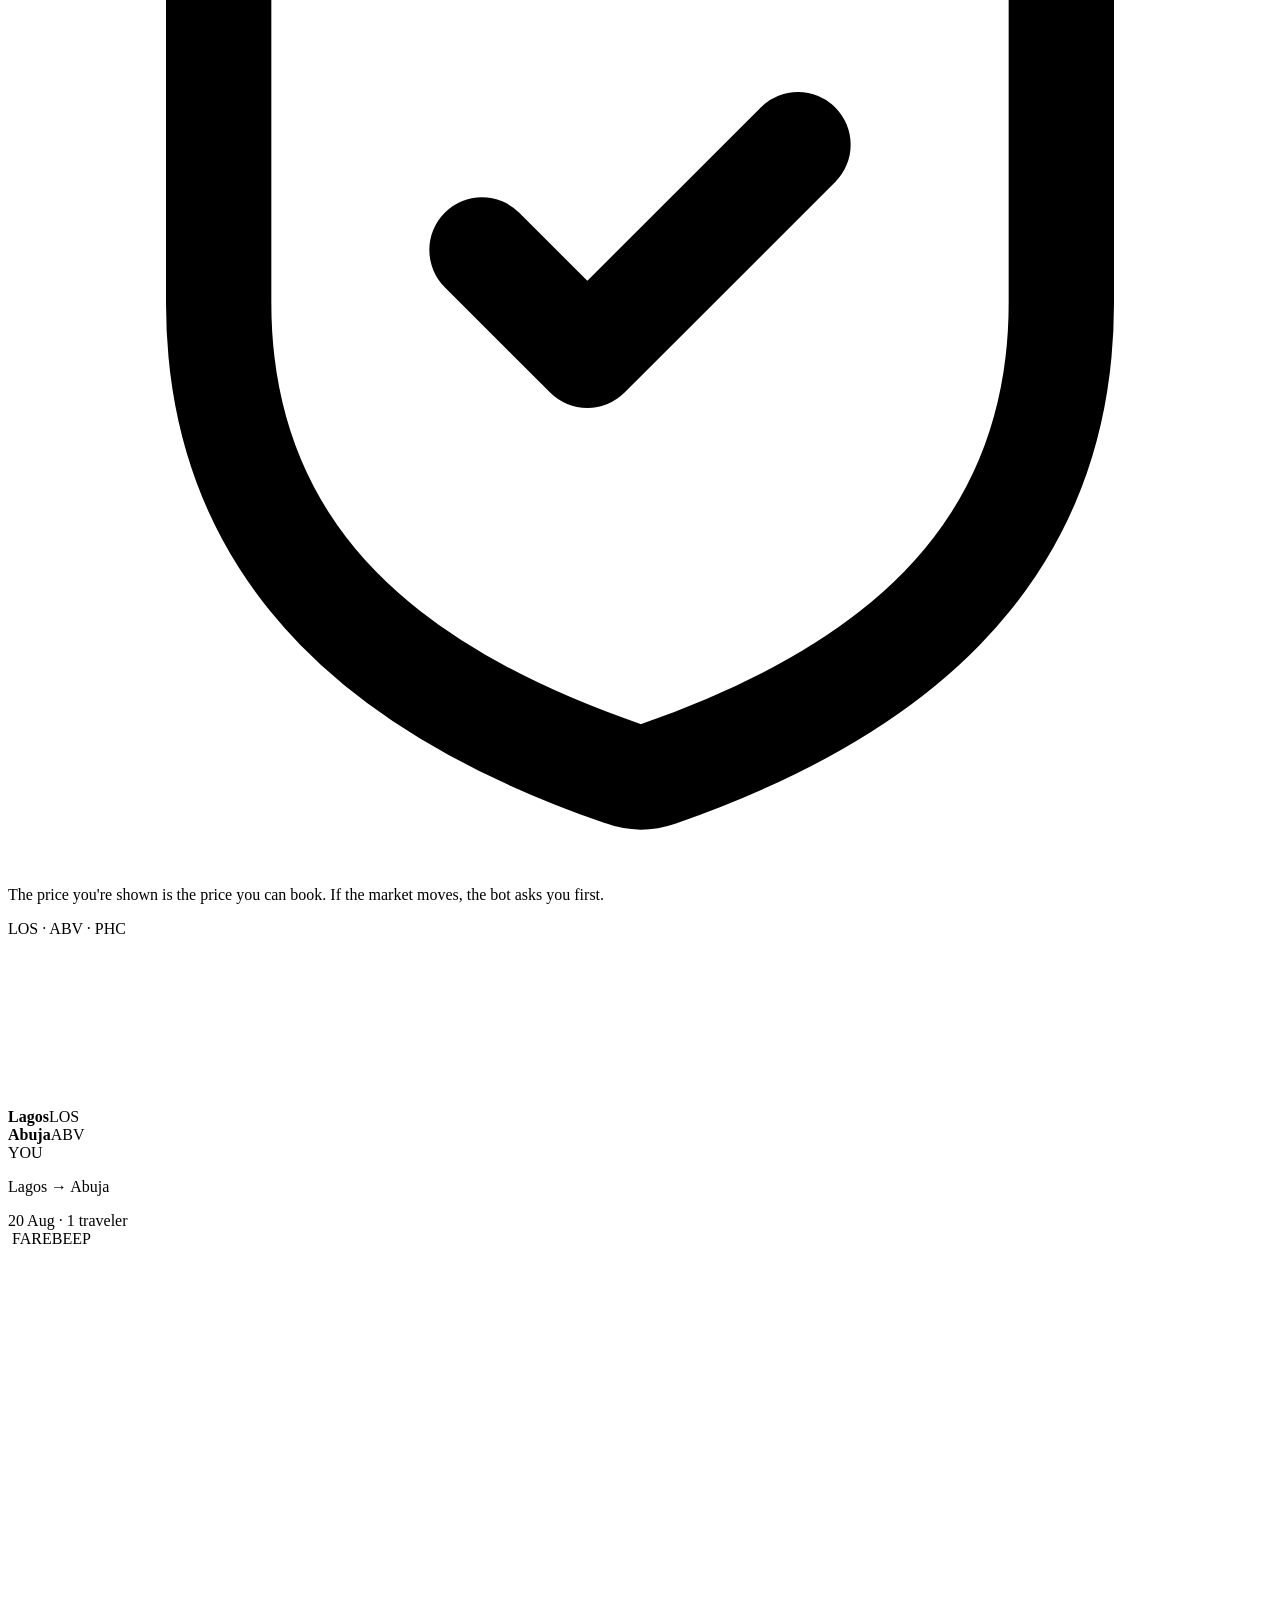
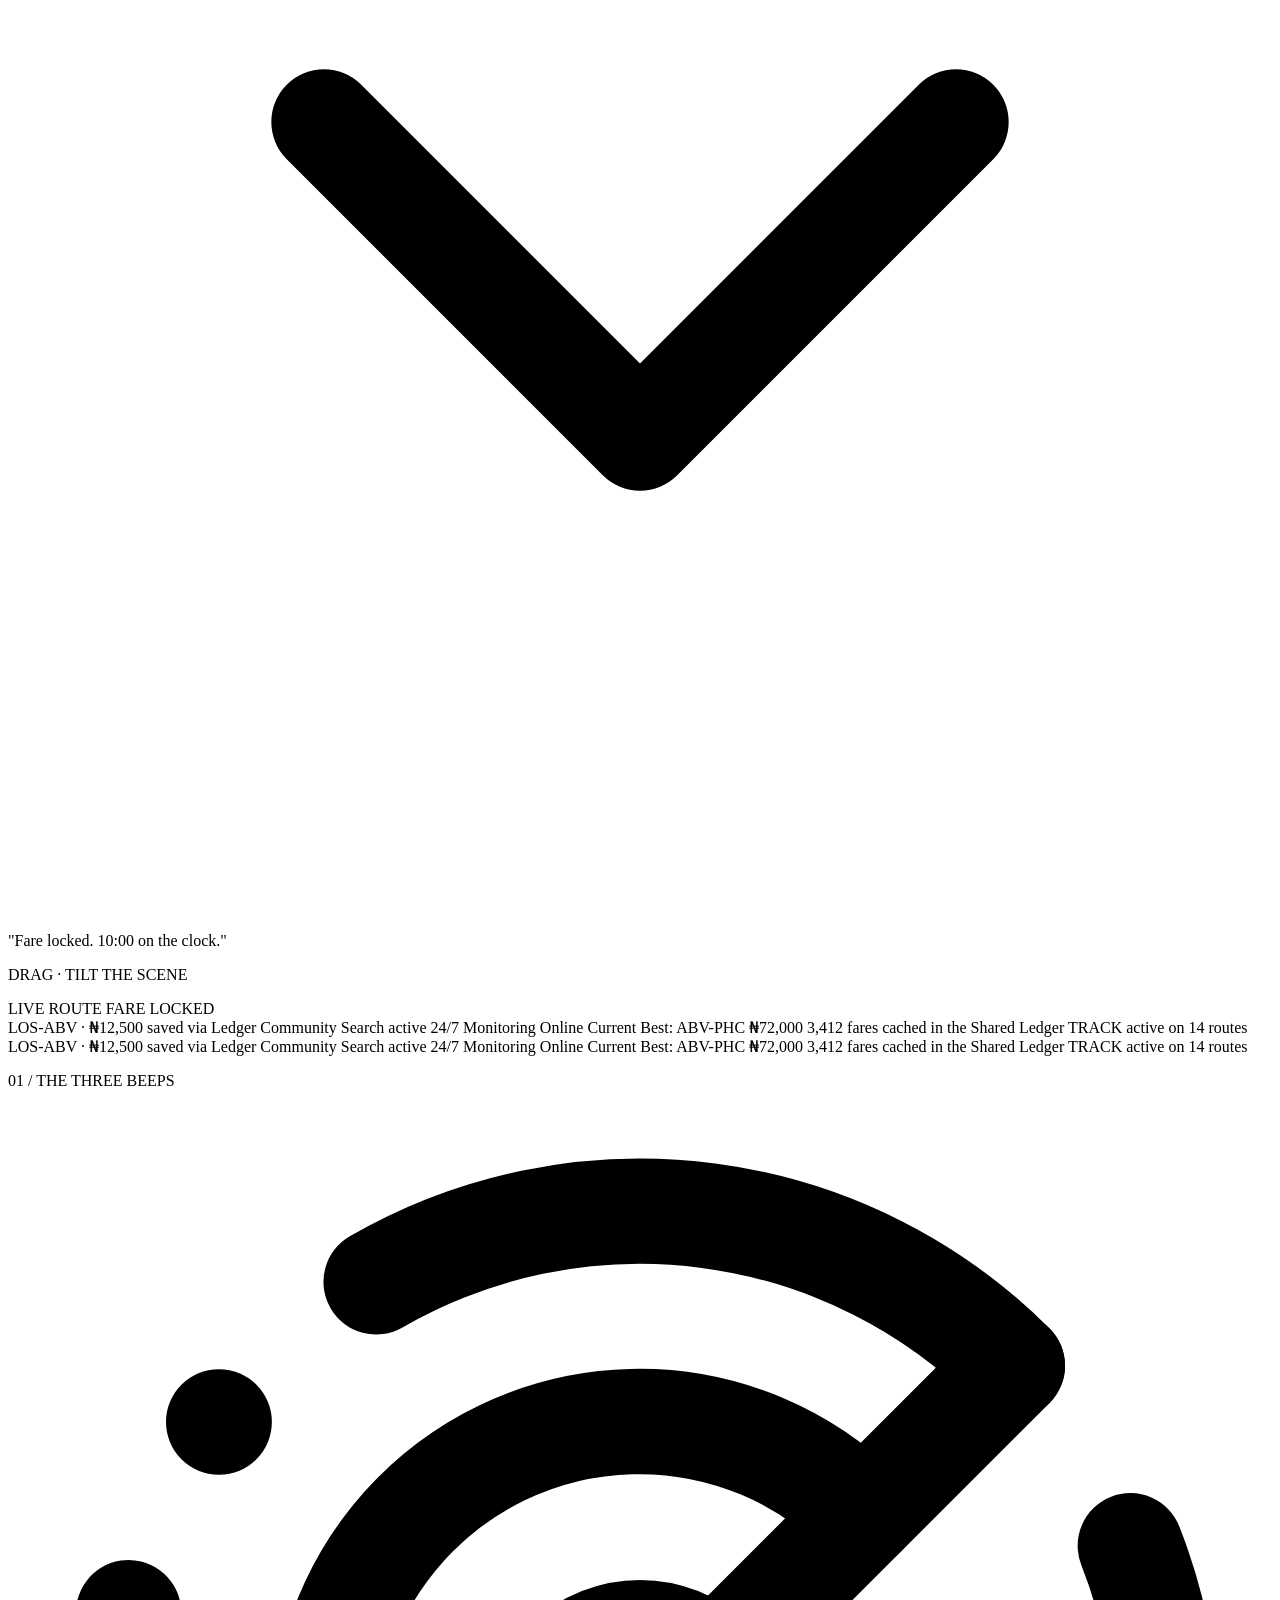
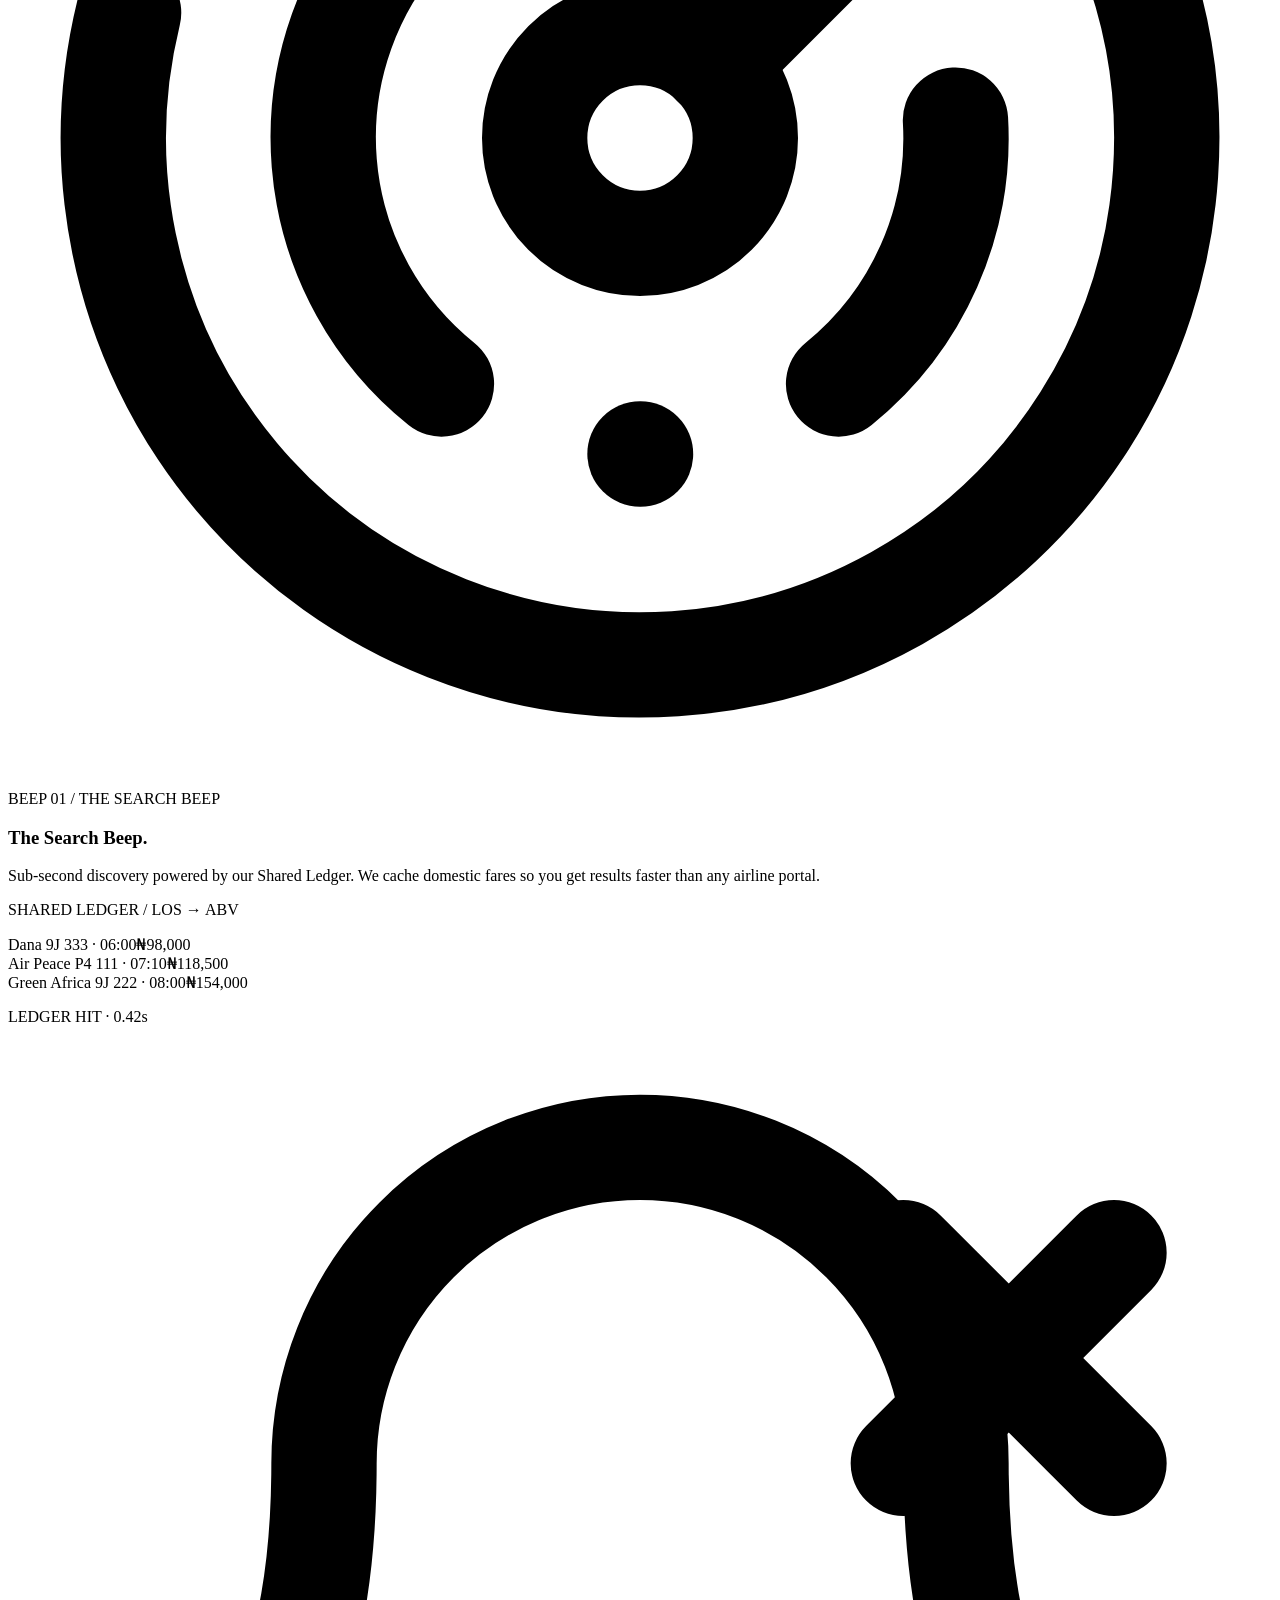
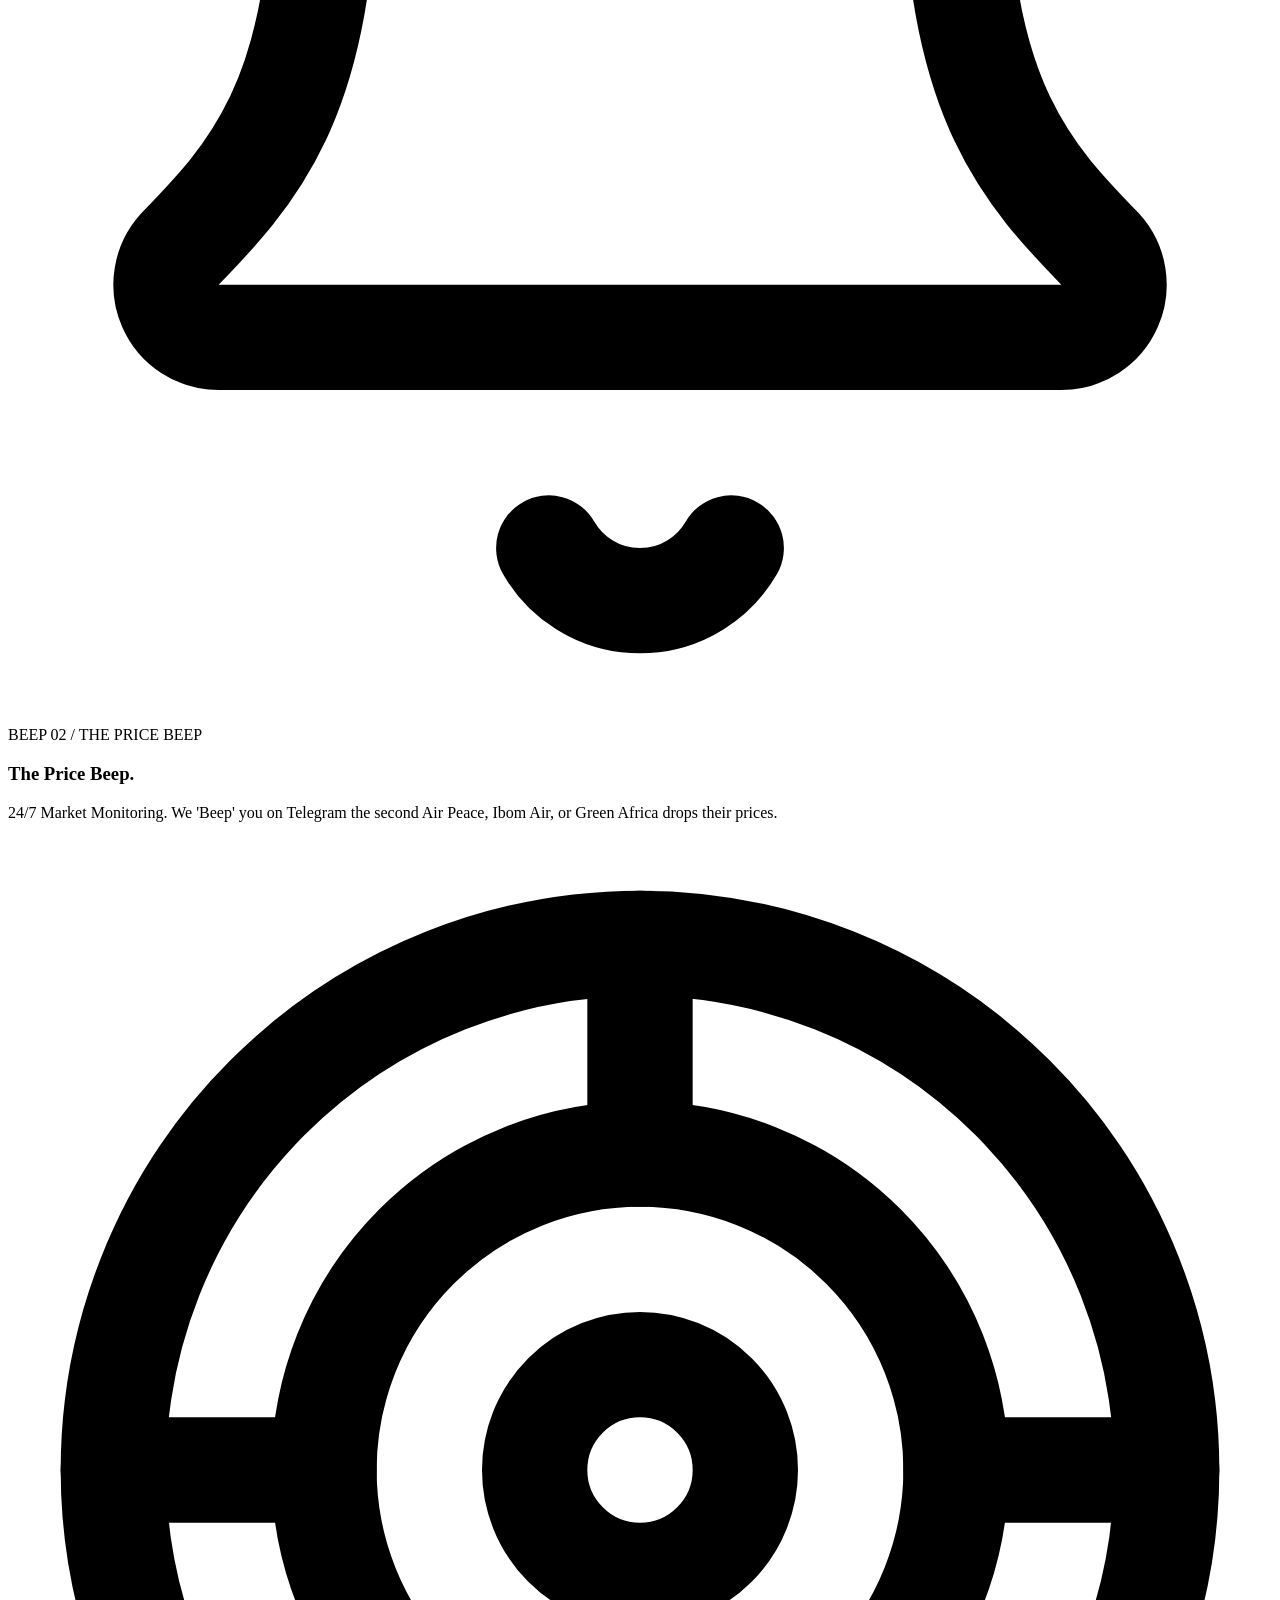
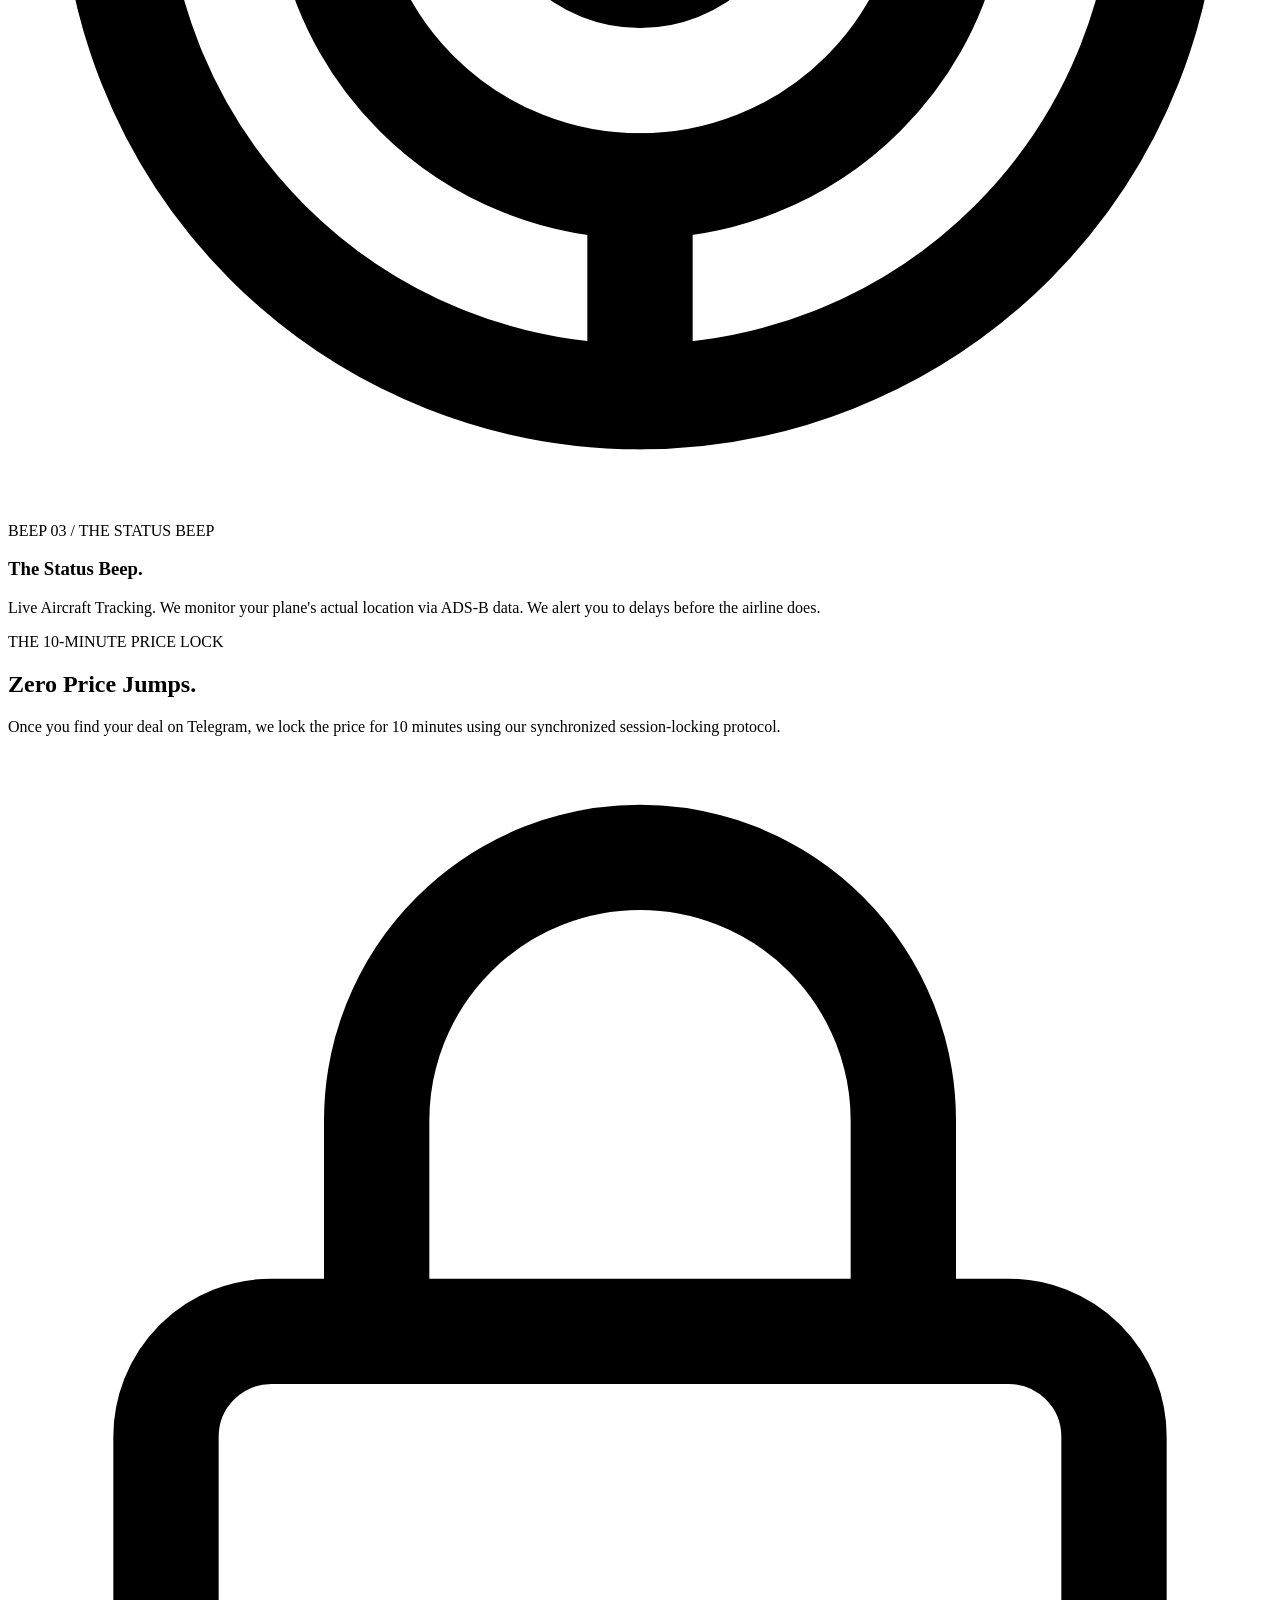
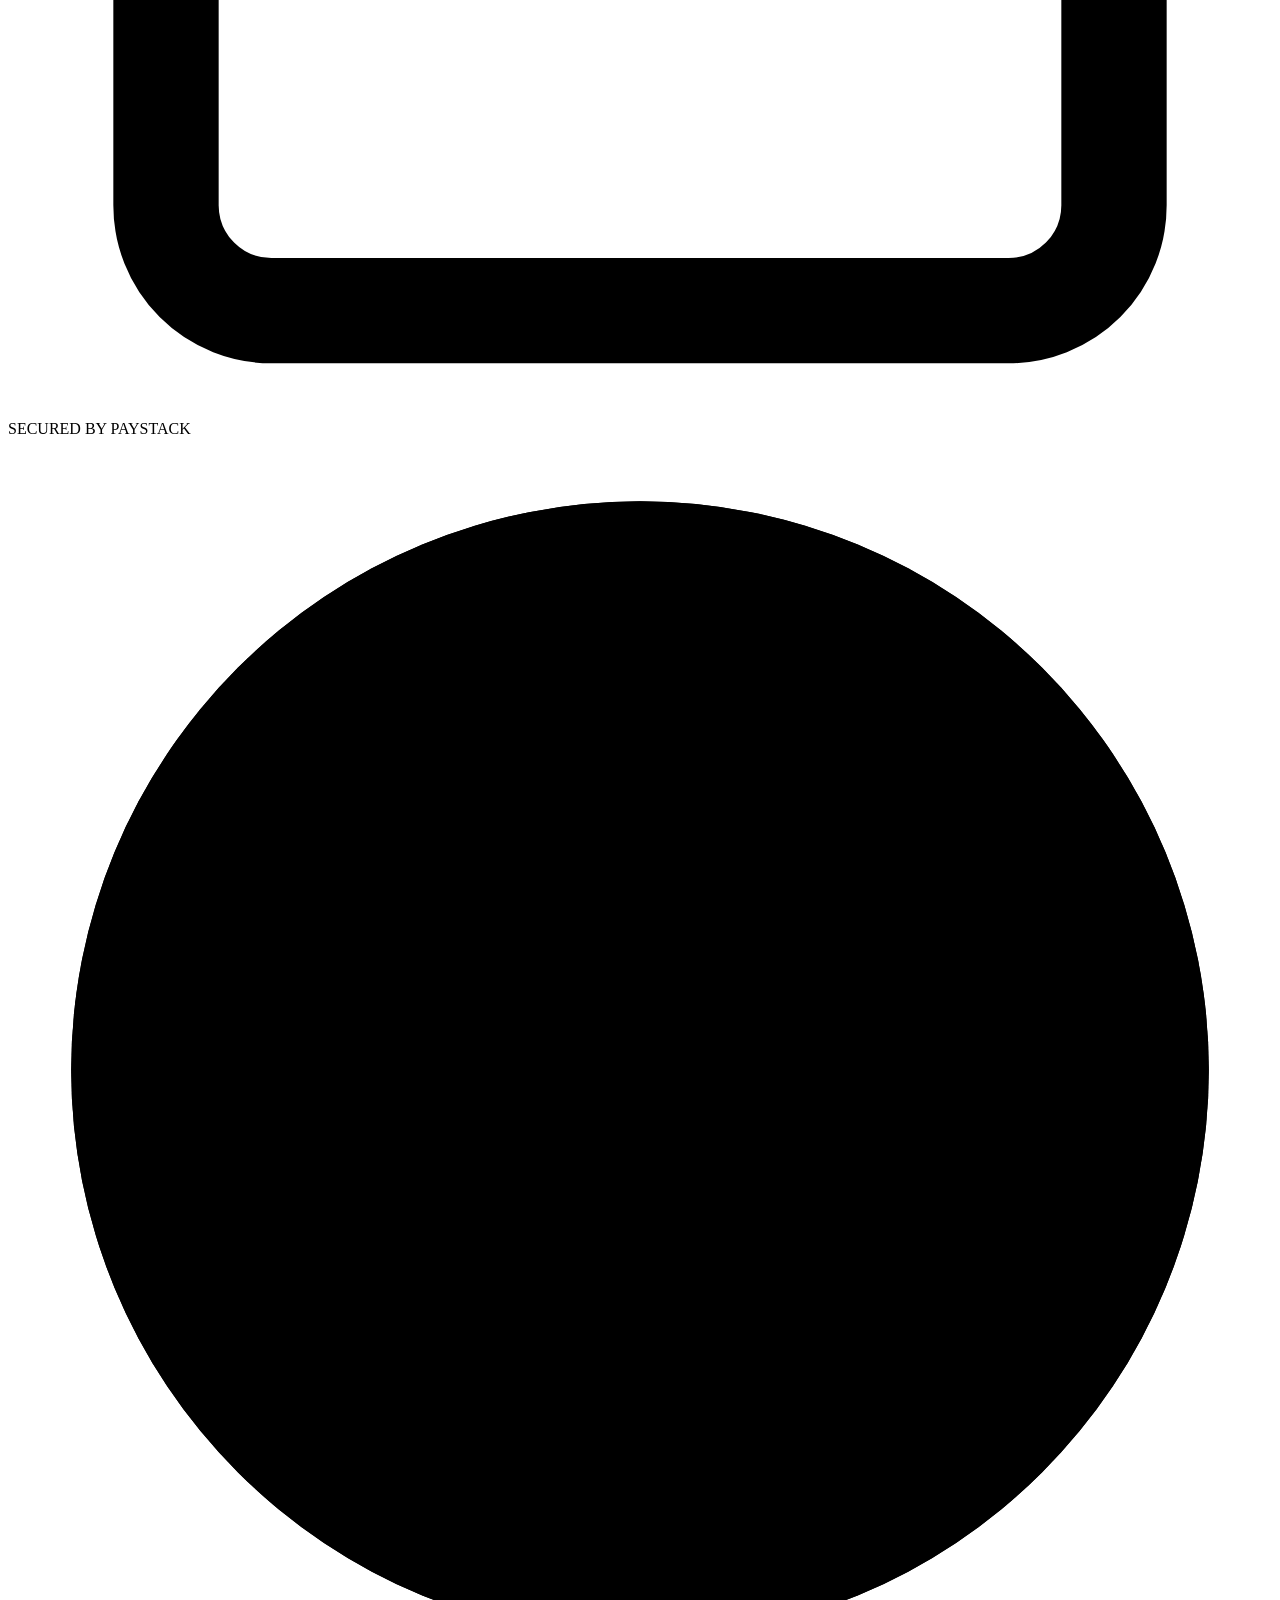
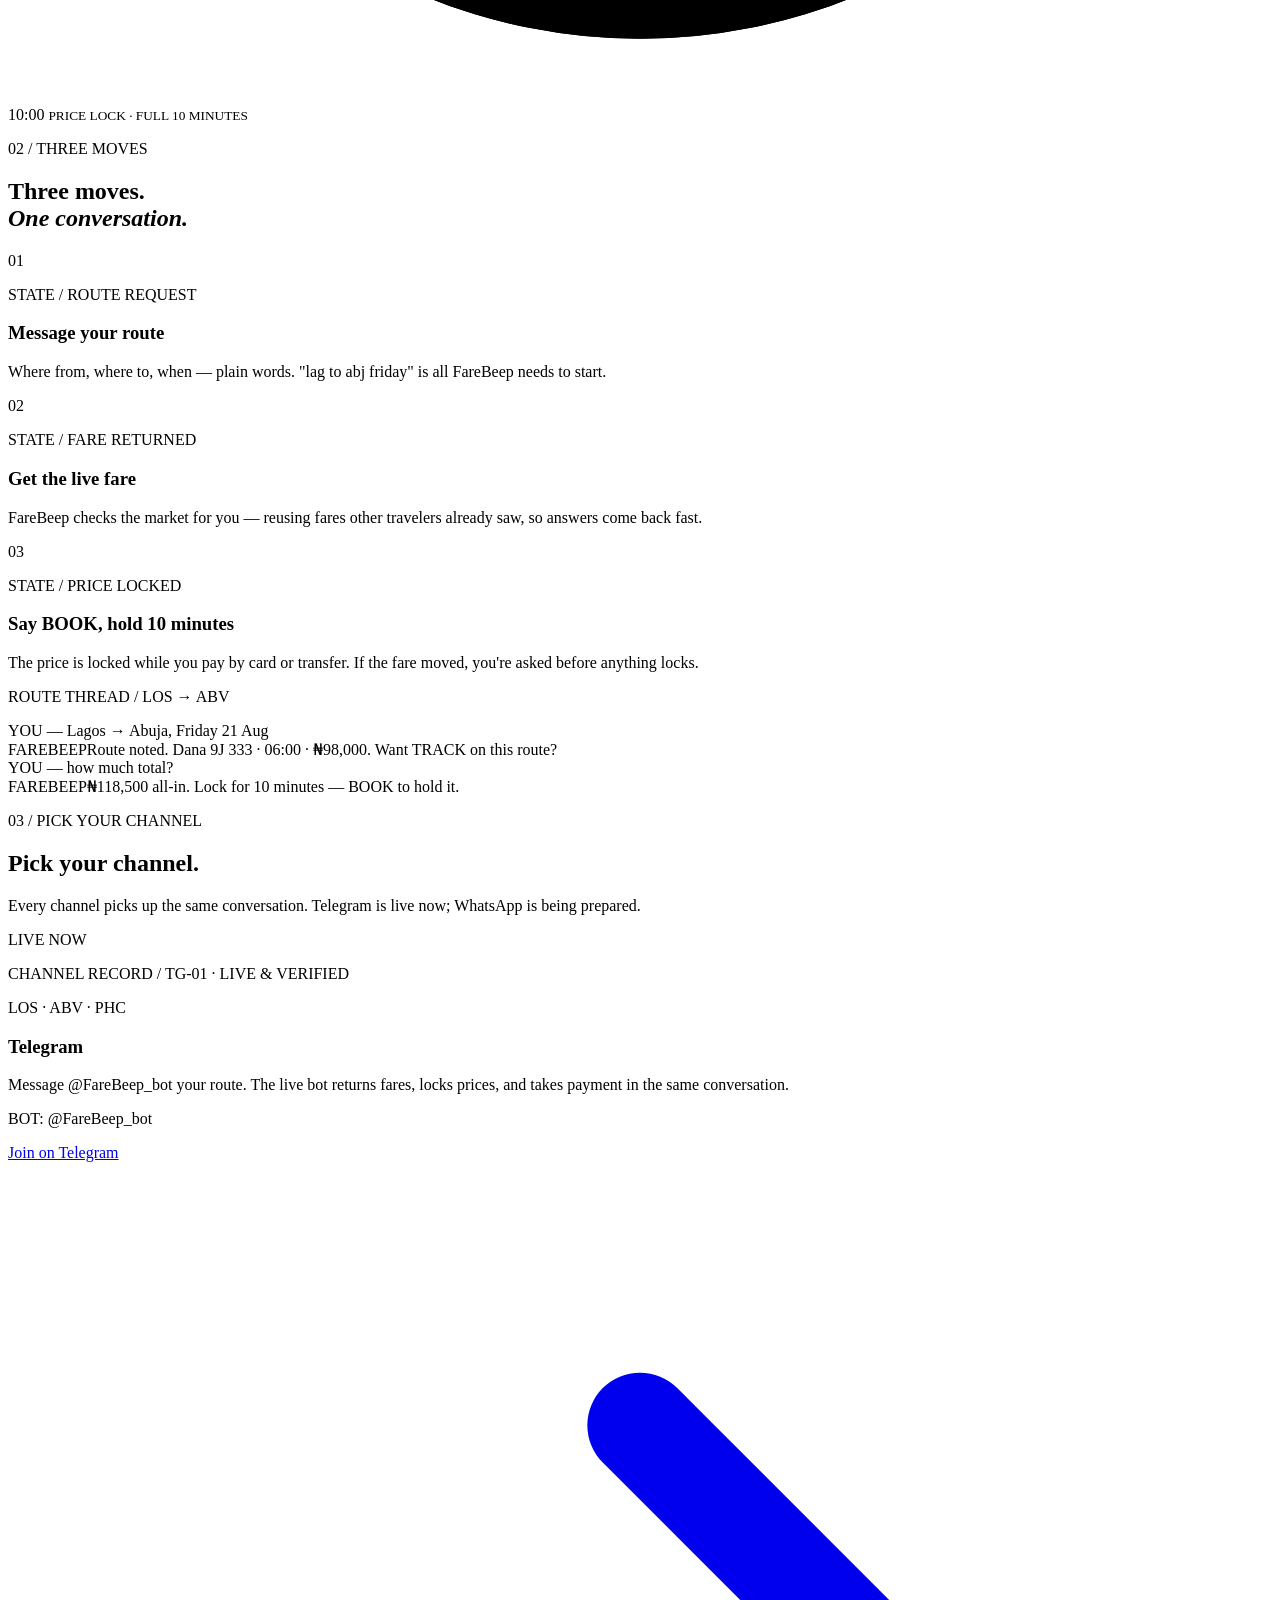
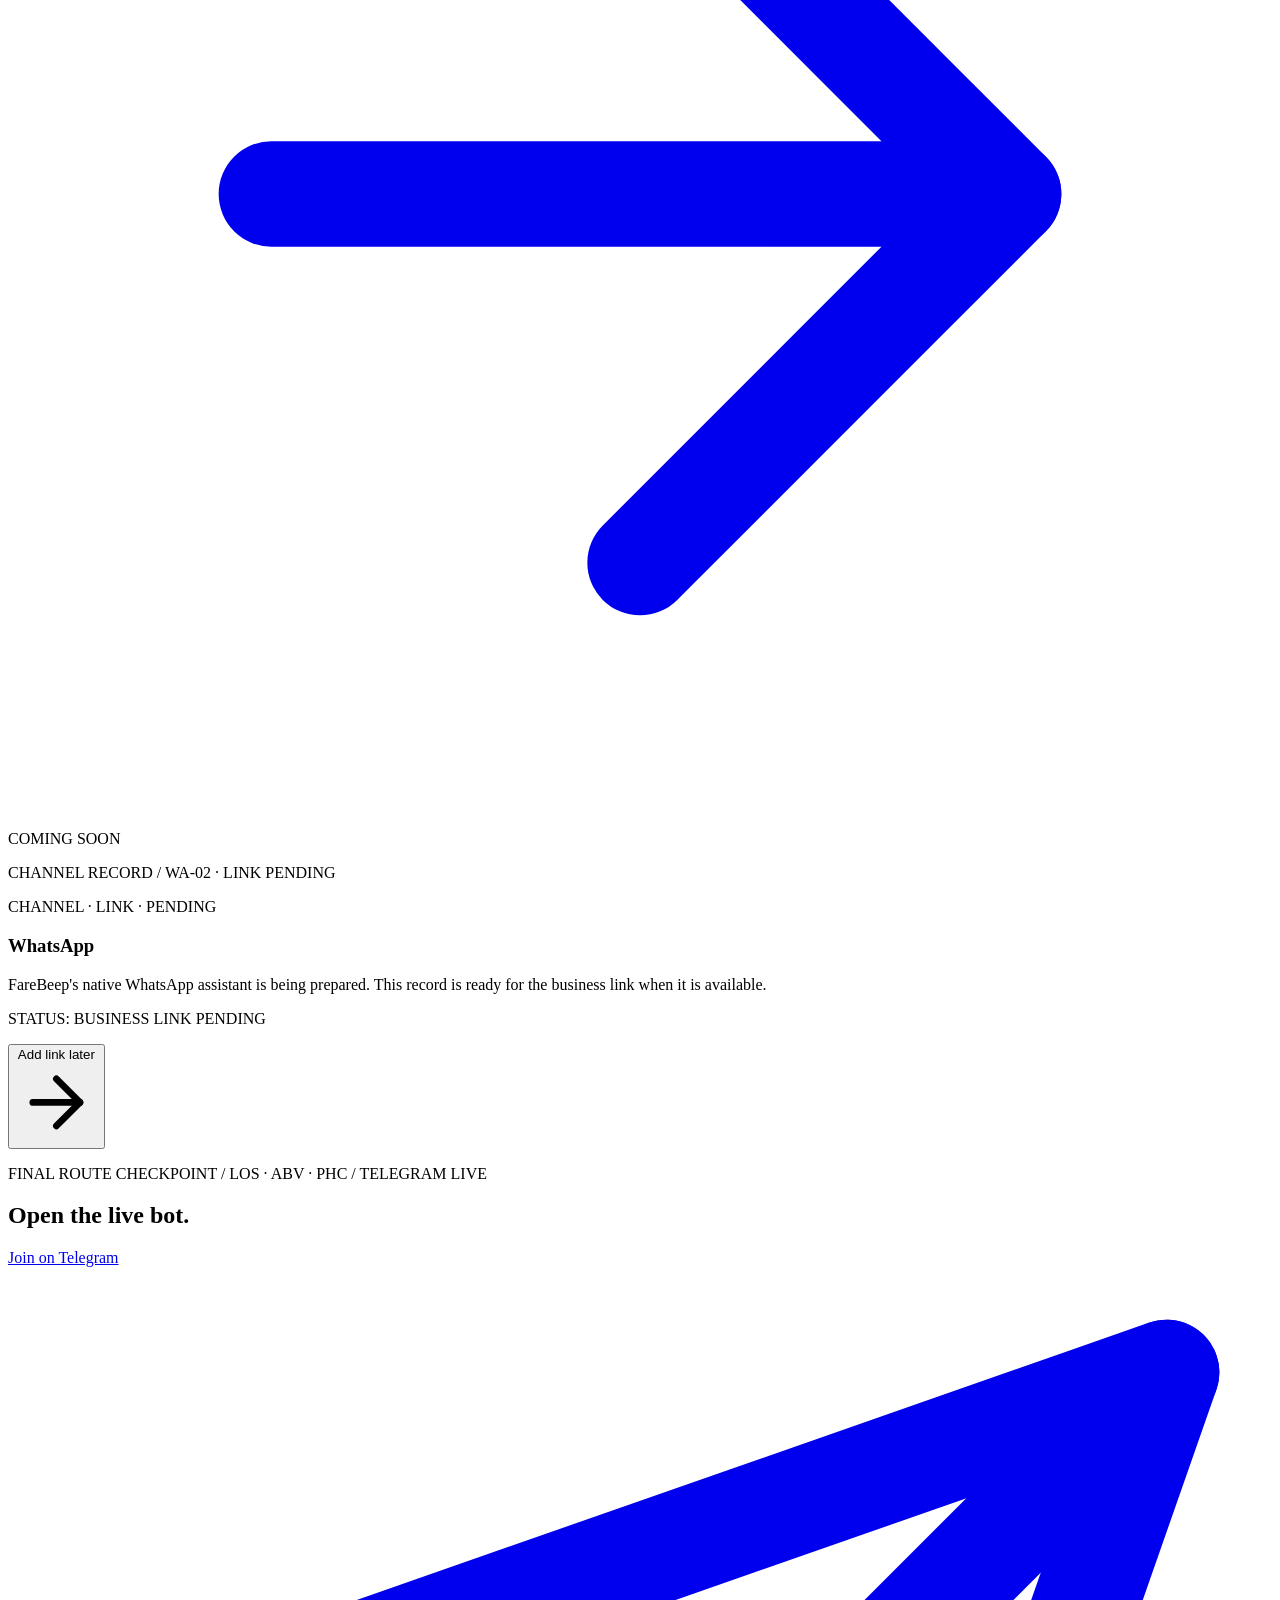
==== commit fad60643: "Soar-style landing refactor - Telegram-first - Logo: gentle CSS float + JS 3D parallax tilt on mouse" ====
--- a/FareBeep/web/index.html
+++ b/FareBeep/web/index.html
@@ -24,15 +24,15 @@
 
   <header class="site-header">
     <a class="site-brand" href="#top" aria-label="FareBeep home">
-      <img class="brand-mark" src="/assets/logo.webp" alt="FareBeep logo">
+      <span class="brand-logo"><img class="brand-mark" src="/assets/logo.webp" alt="FareBeep logo"></span>
       <span class="brand-word">Fare<em>Beep</em><small>DOMESTIC FLIGHTS · IN CHAT</small></span>
     </a>
     <nav class="site-nav" aria-label="Primary navigation">
+      <button class="nav-link" data-scroll="#beeps">The Beeps</button>
       <button class="nav-link" data-scroll="#how-it-works">How it works</button>
       <button class="nav-link" data-scroll="#channels">Channels</button>
-      <button class="nav-link" data-scroll="#why-farebeep">Why FareBeep</button>
     </nav>
-    <a class="btn btn-primary btn-sm" href="https://t.me/FareBeep_bot" target="_blank" rel="noopener">Open Telegram
+    <a class="btn btn-primary btn-sm" href="https://t.me/FareBeep_bot" target="_blank" rel="noopener">Join on Telegram
       <svg viewBox="0 0 24 24" fill="none" stroke="currentColor" stroke-width="2" stroke-linecap="round" stroke-linejoin="round"><path d="m22 2-7 20-4-9-9-4Z"/><path d="M22 2 11 13"/></svg>
     </a>
   </header>
@@ -46,11 +46,12 @@
         <h1 id="hero-title">Say the route.<br><em>Lock the fare.</em></h1>
         <p class="hero-sub">FareBeep is the flight finder that lives inside your chat. Message the route, get the live fare, and hold it for ten minutes while you decide — no app, no forms, no silent price jumps.</p>
         <div class="hero-cta-row">
-          <a class="btn btn-primary" href="https://t.me/FareBeep_bot" target="_blank" rel="noopener">Start in Telegram
+          <a class="btn btn-primary btn-hero" href="https://t.me/FareBeep_bot" target="_blank" rel="noopener">Join on Telegram
             <svg viewBox="0 0 24 24" fill="none" stroke="currentColor" stroke-width="2" stroke-linecap="round" stroke-linejoin="round"><path d="M5 12h14"/><path d="m12 5 7 7-7 7"/></svg>
           </a>
-          <button class="btn btn-ghost" id="whatsapp-soon" type="button">WhatsApp — soon
-            <svg viewBox="0 0 24 24" fill="none" stroke="currentColor" stroke-width="2" stroke-linecap="round" stroke-linejoin="round"><path d="M7.9 20A9 9 0 1 0 4 16.1L2 22Z"/></svg>
+          <button class="btn btn-wa" id="whatsapp-soon" type="button">WhatsApp
+            <span class="wa-badge">COMING SOON</span>
+            <span class="wa-tip" role="tooltip">Notify me when WhatsApp is live</span>
           </button>
         </div>
         <p class="hero-note">
@@ -89,13 +90,82 @@
           </div>
         </div>
       </div>
-    </section>
-
-    <section class="travel-strip" aria-label="Capabilities">
-      <div class="tile"><svg viewBox="0 0 24 24" fill="none" stroke="currentColor" stroke-width="2" stroke-linecap="round" stroke-linejoin="round"><path d="M17.8 19.2 16 11l3.5-3.5C21 6 21.5 4 21 3c-1-.5-3 0-4.5 1.5L13 8 4.8 6.2c-.5-.1-.9.1-1.1.5l-.3.5c-.2.5-.1 1 .3 1.3L9 12l-2 3H4l-1 1 3 2 2 3 1-1v-3l3-2 3.5 5.5c.3.4.8.5 1.3.3l.5-.2c.4-.3.6-.7.5-1.3z"/></svg><b>Search in chat</b><span>Plain words, not forms</span></div>
-      <div class="tile"><svg viewBox="0 0 24 24" fill="none" stroke="currentColor" stroke-width="2" stroke-linecap="round" stroke-linejoin="round"><circle cx="12" cy="12" r="10"/><path d="M12 6v6l4 2"/></svg><b>10-minute price lock</b><span>The fare you see, held</span></div>
-      <div class="tile"><svg viewBox="0 0 24 24" fill="none" stroke="currentColor" stroke-width="2" stroke-linecap="round" stroke-linejoin="round"><path d="m21.73 18-8-14a2 2 0 0 0-3.48 0l-8 14A2 2 0 0 0 4 21h16a2 2 0 0 0 1.73-3"/><path d="M12 9v4"/><path d="M12 17h.01"/></svg><b>Surge guard</b><span>Flags fares above ₦250k</span></div>
-      <div class="tile"><svg viewBox="0 0 24 24" fill="none" stroke="currentColor" stroke-width="2" stroke-linecap="round" stroke-linejoin="round"><path d="M10.268 21a2 2 0 0 0 3.464 0"/><path d="M3.262 15.326A1 1 0 0 0 4 17h16a1 1 0 0 0 .74-1.673C19.41 13.956 18 12.499 18 8A6 6 0 0 0 6 8c0 4.499-1.411 5.956-2.738 7.326"/></svg><b>TRACK alerts</b><span>Beeped when the route drops</span></div>
+
+      <div class="ledger-ticker" aria-hidden="true">
+        <div class="ticker-track">
+          <div class="ticker-set">
+            <span class="ticker-item">LOS-ABV · ₦12,500 saved via Ledger</span>
+            <span class="ticker-item">Community Search active</span>
+            <span class="ticker-item">24/7 Monitoring Online</span>
+            <span class="ticker-item">Current Best: ABV-PHC ₦72,000</span>
+            <span class="ticker-item">3,412 fares cached in the Shared Ledger</span>
+            <span class="ticker-item">TRACK active on 14 routes</span>
+          </div>
+          <div class="ticker-set">
+            <span class="ticker-item">LOS-ABV · ₦12,500 saved via Ledger</span>
+            <span class="ticker-item">Community Search active</span>
+            <span class="ticker-item">24/7 Monitoring Online</span>
+            <span class="ticker-item">Current Best: ABV-PHC ₦72,000</span>
+            <span class="ticker-item">3,412 fares cached in the Shared Ledger</span>
+            <span class="ticker-item">TRACK active on 14 routes</span>
+          </div>
+        </div>
+      </div>
+    </section>
+
+    <section class="bento-section" id="beeps">
+      <p class="section-topline">01 / THE THREE BEEPS</p>
+      <div class="bento-grid">
+        <article class="bento-card bento-search">
+          <div class="bento-copy">
+            <svg viewBox="0 0 24 24" fill="none" stroke="currentColor" stroke-width="2" stroke-linecap="round" stroke-linejoin="round"><path d="M19.07 4.93A10 10 0 0 0 6.99 3.34"/><path d="M4 6h.01"/><path d="M2.29 9.62A10 10 0 1 0 21.31 8.35"/><path d="M16.24 7.76A6 6 0 1 0 8.23 16.67"/><path d="M12 18h.01"/><path d="M17.99 11.66A6 6 0 0 1 15.77 16.67"/><circle cx="12" cy="12" r="2"/><path d="m13.41 10.59 5.66-5.66"/></svg>
+            <p class="beep-label">BEEP 01 / THE SEARCH BEEP</p>
+            <h3>The Search Beep.</h3>
+            <p>Sub-second discovery powered by our Shared Ledger. We cache domestic fares so you get results faster than any airline portal.</p>
+          </div>
+          <div class="bento-visual" aria-hidden="true">
+            <p class="ledger-cap">SHARED LEDGER / LOS → ABV</p>
+            <div class="ledger-row hit"><span>Dana 9J 333 · 06:00</span><span>₦98,000</span></div>
+            <div class="ledger-row hit"><span>Air Peace P4 111 · 07:10</span><span>₦118,500</span></div>
+            <div class="ledger-row"><span>Green Africa 9J 222 · 08:00</span><span>₦154,000</span></div>
+            <p class="ledger-hit-chip">LEDGER HIT · 0.42s</p>
+          </div>
+        </article>
+        <article class="bento-card bento-price">
+          <svg viewBox="0 0 24 24" fill="none" stroke="currentColor" stroke-width="2" stroke-linecap="round" stroke-linejoin="round"><path d="M10.268 21a2 2 0 0 0 3.464 0"/><path d="M3.262 15.326A1 1 0 0 0 4 17h16a1 1 0 0 0 .74-1.673C19.41 13.956 18 12.499 18 8A6 6 0 0 0 6 8c0 4.499-1.411 5.956-2.738 7.326"/><path d="m17 4 4 4"/><path d="m21 4-4 4"/></svg>
+          <p class="beep-label">BEEP 02 / THE PRICE BEEP</p>
+          <h3>The Price Beep.</h3>
+          <p>24/7 Market Monitoring. We 'Beep' you on Telegram the second Air Peace, Ibom Air, or Green Africa drops their prices.</p>
+        </article>
+        <article class="bento-card bento-status">
+          <svg viewBox="0 0 24 24" fill="none" stroke="currentColor" stroke-width="2" stroke-linecap="round" stroke-linejoin="round"><circle cx="12" cy="12" r="10"/><circle cx="12" cy="12" r="6"/><circle cx="12" cy="12" r="2"/><path d="M12 2v4"/><path d="M12 18v4"/><path d="M2 12h4"/><path d="M18 12h4"/></svg>
+          <p class="beep-label">BEEP 03 / THE STATUS BEEP</p>
+          <h3>The Status Beep.</h3>
+          <p>Live Aircraft Tracking. We monitor your plane's actual location via ADS-B data. We alert you to delays before the airline does.</p>
+        </article>
+      </div>
+    </section>
+
+    <section class="trust-section" id="price-lock">
+      <div class="trust-copy">
+        <p class="section-topline">THE 10-MINUTE PRICE LOCK</p>
+        <h2>Zero Price Jumps.</h2>
+        <p class="trust-body">Once you find your deal on Telegram, we lock the price for 10 minutes using our synchronized session-locking protocol.</p>
+        <span class="paystack-badge">
+          <svg viewBox="0 0 24 24" fill="none" stroke="currentColor" stroke-width="2" stroke-linecap="round" stroke-linejoin="round"><rect width="18" height="11" x="3" y="11" rx="2" ry="2"/><path d="M7 11V7a5 5 0 0 1 10 0v4"/></svg>
+          SECURED BY PAYSTACK
+        </span>
+      </div>
+      <div class="lock-timer" aria-label="Price lock demo timer">
+        <svg class="lock-ring" viewBox="0 0 120 120" aria-hidden="true">
+          <circle class="ring-bg" cx="60" cy="60" r="54"></circle>
+          <circle class="ring-fg" cx="60" cy="60" r="54"></circle>
+        </svg>
+        <div class="lock-time">
+          <span id="lock-min">10:00</span>
+          <small>PRICE LOCK · FULL 10 MINUTES</small>
+        </div>
+      </div>
     </section>
 
     <section class="journey-section" id="how-it-works">
@@ -139,7 +209,7 @@
     </section>
 
     <section class="channel-section" id="channels">
-      <p class="section-topline">01 / PICK YOUR CHANNEL</p>
+      <p class="section-topline">03 / PICK YOUR CHANNEL</p>
       <div class="section-head">
         <h2>Pick your channel.</h2>
         <p>Every channel picks up the same conversation. Telegram is live now; WhatsApp is being prepared.</p>
@@ -152,7 +222,7 @@
           <h3>Telegram</h3>
           <p class="card-body">Message @FareBeep_bot your route. The live bot returns fares, locks prices, and takes payment in the same conversation.</p>
           <p class="card-foot">BOT: @FareBeep_bot</p>
-          <a class="btn btn-primary" href="https://t.me/FareBeep_bot" target="_blank" rel="noopener">Open Telegram
+          <a class="btn btn-primary" href="https://t.me/FareBeep_bot" target="_blank" rel="noopener">Join on Telegram
             <svg viewBox="0 0 24 24" fill="none" stroke="currentColor" stroke-width="2" stroke-linecap="round" stroke-linejoin="round"><path d="M5 12h14"/><path d="m12 5 7 7-7 7"/></svg>
           </a>
         </article>
@@ -170,35 +240,10 @@
       </div>
     </section>
 
-    <section class="reason-section" id="why-farebeep">
-      <p class="section-topline">03 / THE FAREBEEP DIFFERENCE</p>
-      <div class="section-head">
-        <h2>Built for the Nigerian<br><em>domestic flyer.</em></h2>
-        <p>Three rules the bot never bends — because a travel conversation should never surprise you.</p>
-      </div>
-      <div class="reason-grid">
-        <article class="reason-card">
-          <svg viewBox="0 0 24 24" fill="none" stroke="currentColor" stroke-width="2" stroke-linecap="round" stroke-linejoin="round"><rect width="18" height="11" x="3" y="11" rx="2" ry="2"/><path d="M7 11V7a5 5 0 0 1 10 0v4"/></svg>
-          <h3>The fare you saw is the fare you pay</h3>
-          <p>Prices hold for 10 minutes. If the market moves beyond ₦1,000, the bot re-asks — a jump never slips by silently.</p>
-        </article>
-        <article class="reason-card">
-          <svg viewBox="0 0 24 24" fill="none" stroke="currentColor" stroke-width="2" stroke-linecap="round" stroke-linejoin="round"><path d="M3 12a9 9 0 1 0 9-9 9.75 9.75 0 0 0-6.74 2.74L3 8"/><path d="M3 3v5h5"/></svg>
-          <h3>Refunds, not runarounds</h3>
-          <p>Payment arriving after the 10-minute window? It's refunded automatically through Paystack. No chasing, no tickets to nowhere.</p>
-        </article>
-        <article class="reason-card">
-          <svg viewBox="0 0 24 24" fill="none" stroke="currentColor" stroke-width="2" stroke-linecap="round" stroke-linejoin="round"><circle cx="12" cy="12" r="10"/><path d="m16.24 7.76-2.12 6.36-6.36 2.12 2.12-6.36 6.36-2.12z"/></svg>
-          <h3>Made for LOS · ABV · PHC</h3>
-          <p>Slang-aware search, surge flags above ₦250,000, and TRACK beeps that tell you when the route gets cheaper.</p>
-        </article>
-      </div>
-    </section>
-
     <section class="final-cta">
       <p class="final-route-line">FINAL ROUTE CHECKPOINT / LOS · ABV · PHC / TELEGRAM LIVE</p>
       <h2>Open the live bot.</h2>
-      <a class="btn btn-cta" href="https://t.me/FareBeep_bot" target="_blank" rel="noopener">Open @FareBeep_bot
+      <a class="btn btn-cta" href="https://t.me/FareBeep_bot" target="_blank" rel="noopener">Join on Telegram
         <svg viewBox="0 0 24 24" fill="none" stroke="currentColor" stroke-width="2" stroke-linecap="round" stroke-linejoin="round"><path d="m22 2-7 20-4-9-9-4Z"/><path d="M22 2 11 13"/></svg>
       </a>
     </section>
@@ -207,7 +252,7 @@
 
   <footer class="site-footer">
     <a class="site-brand" href="#top" aria-label="FareBeep home">
-      <img class="brand-mark" src="/assets/logo.webp" alt="FareBeep logo">
+      <span class="brand-logo"><img class="brand-mark" src="/assets/logo.webp" alt="FareBeep logo"></span>
       <span class="brand-word">Fare<em>Beep</em></span>
     </a>
     <p>Your route, kept in one conversation.</p>
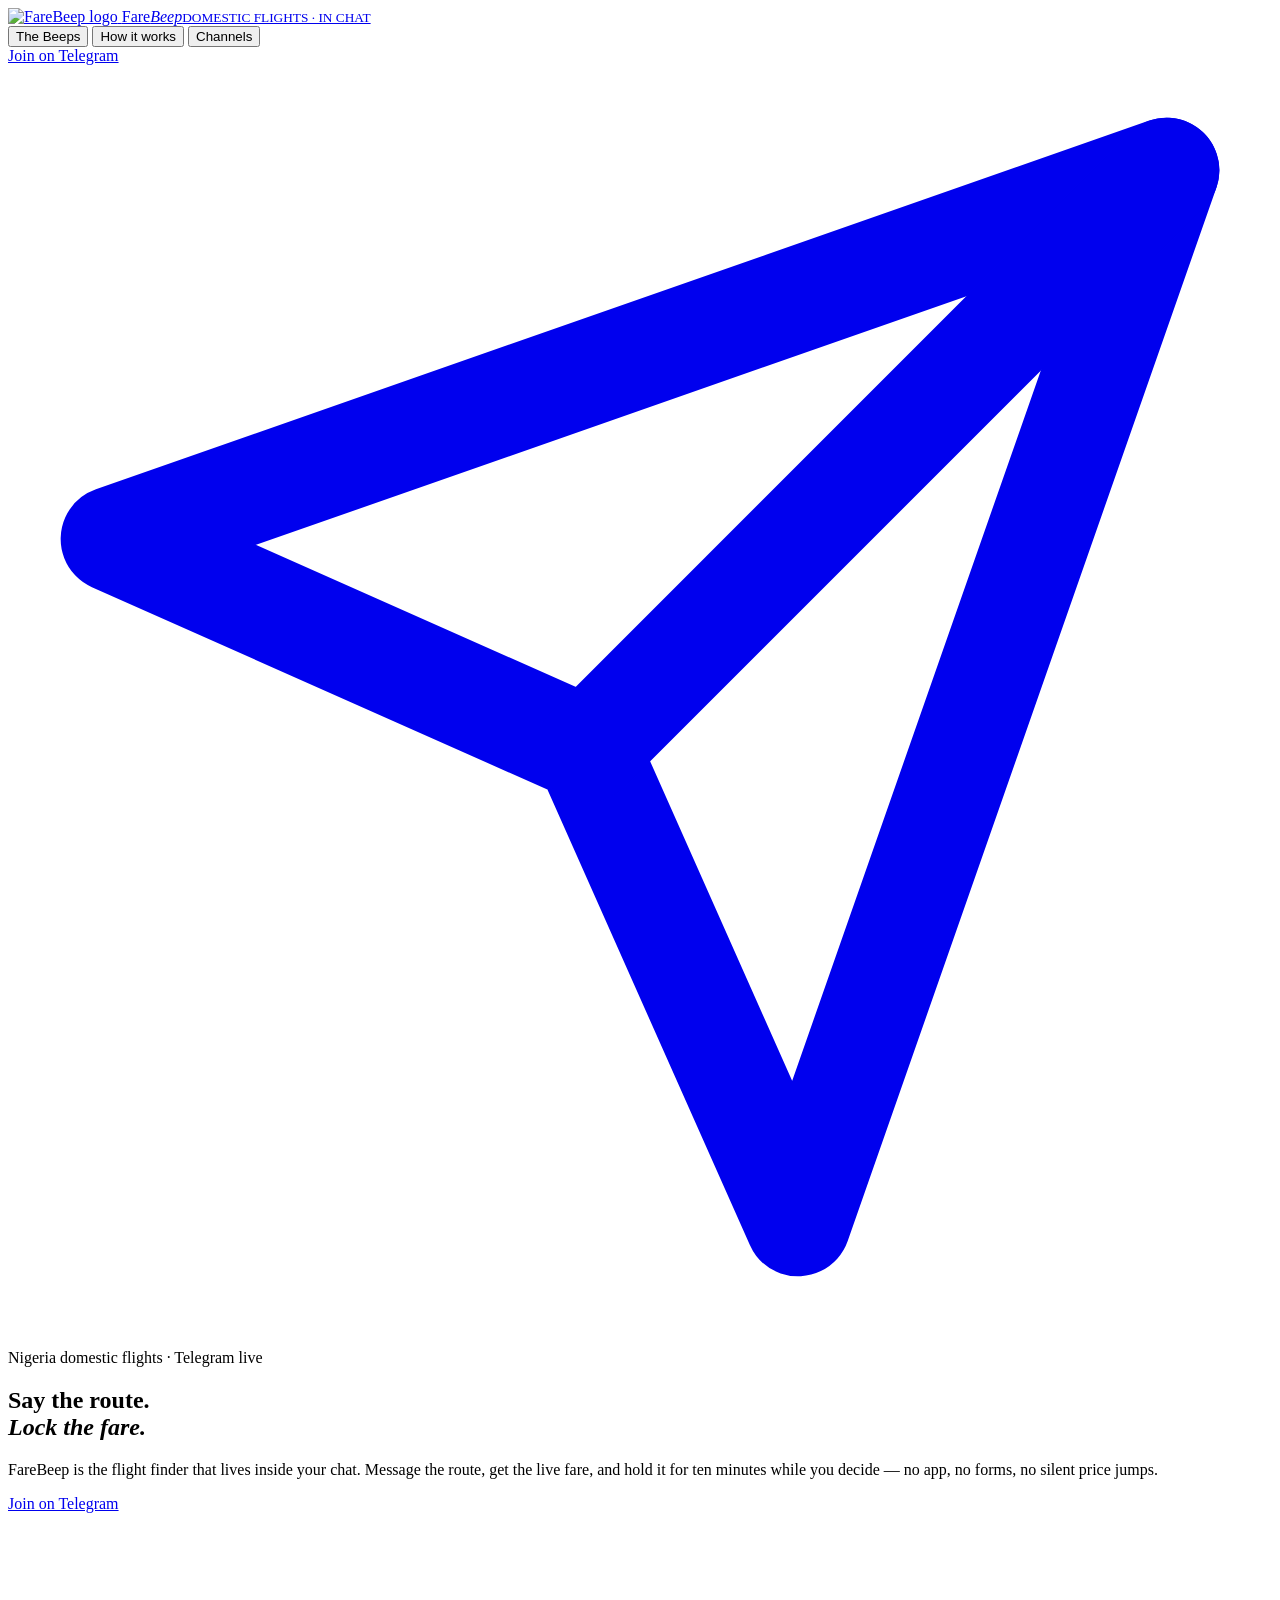
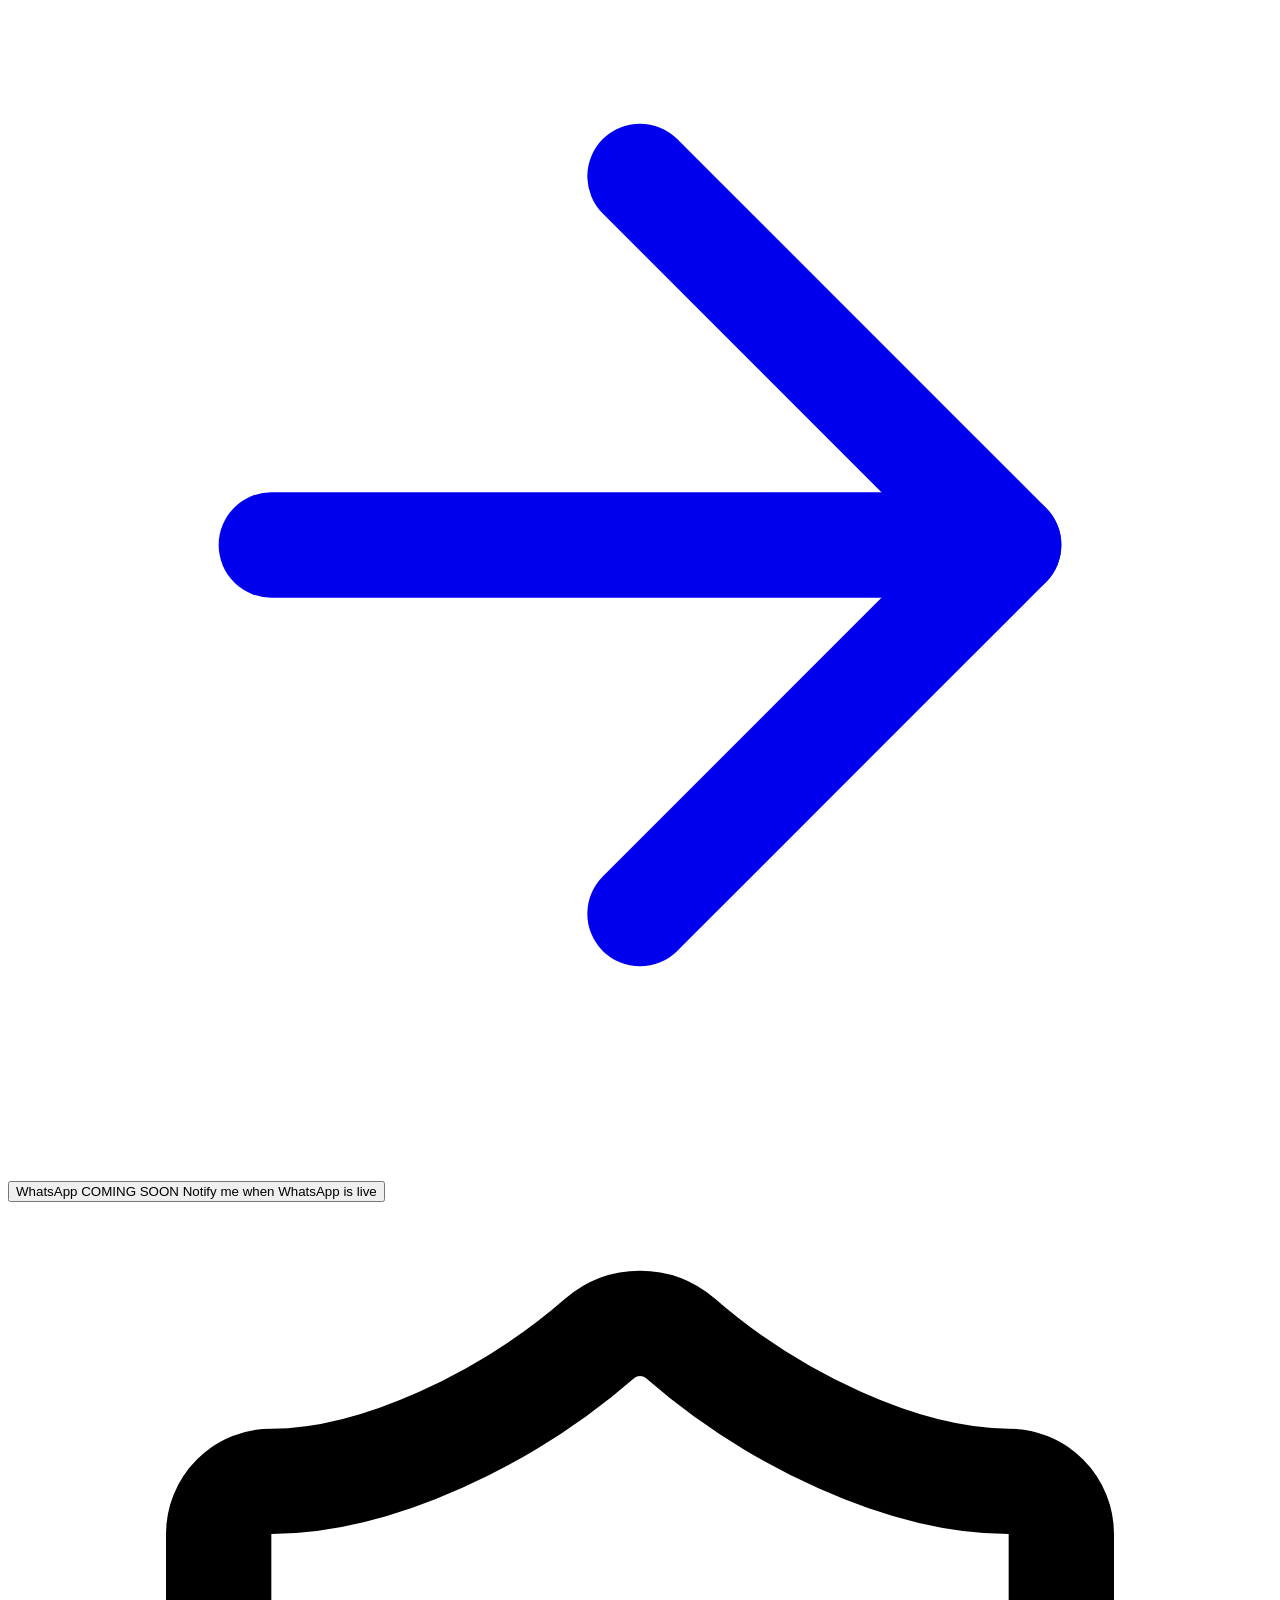
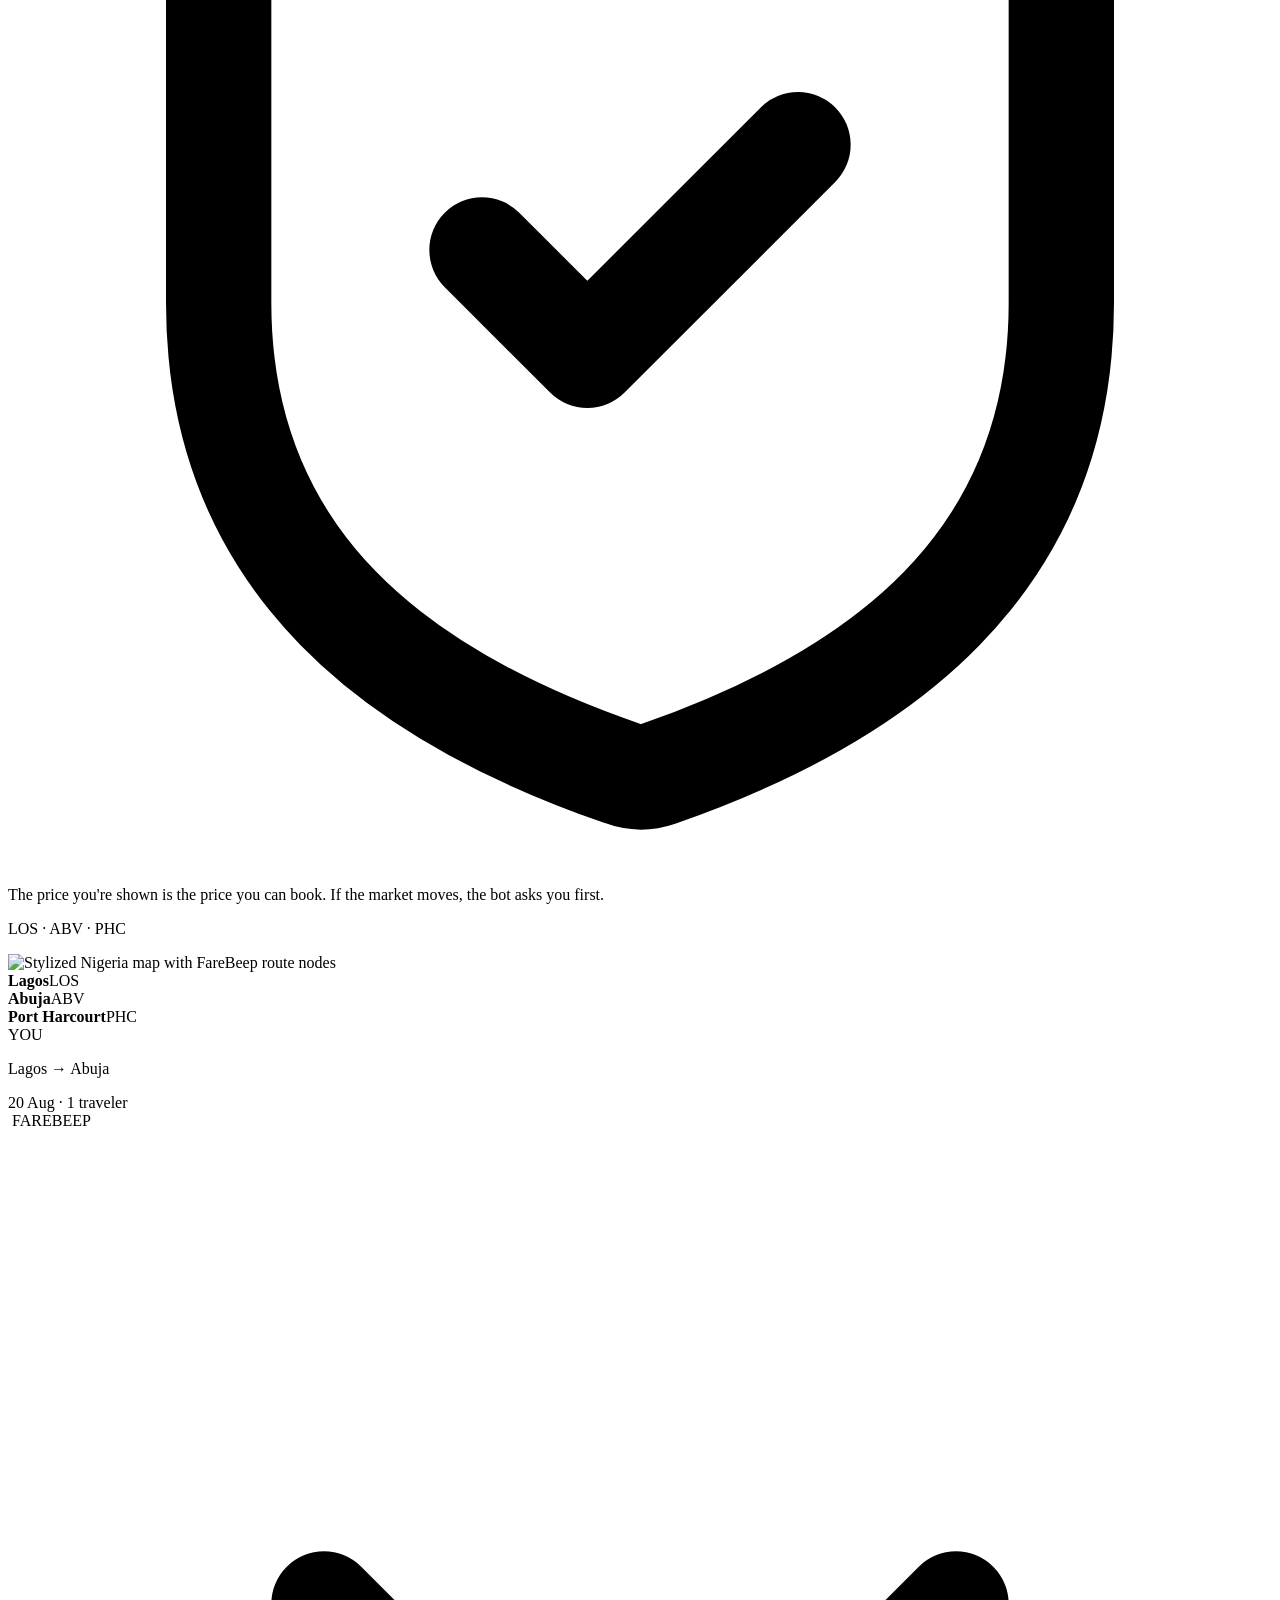
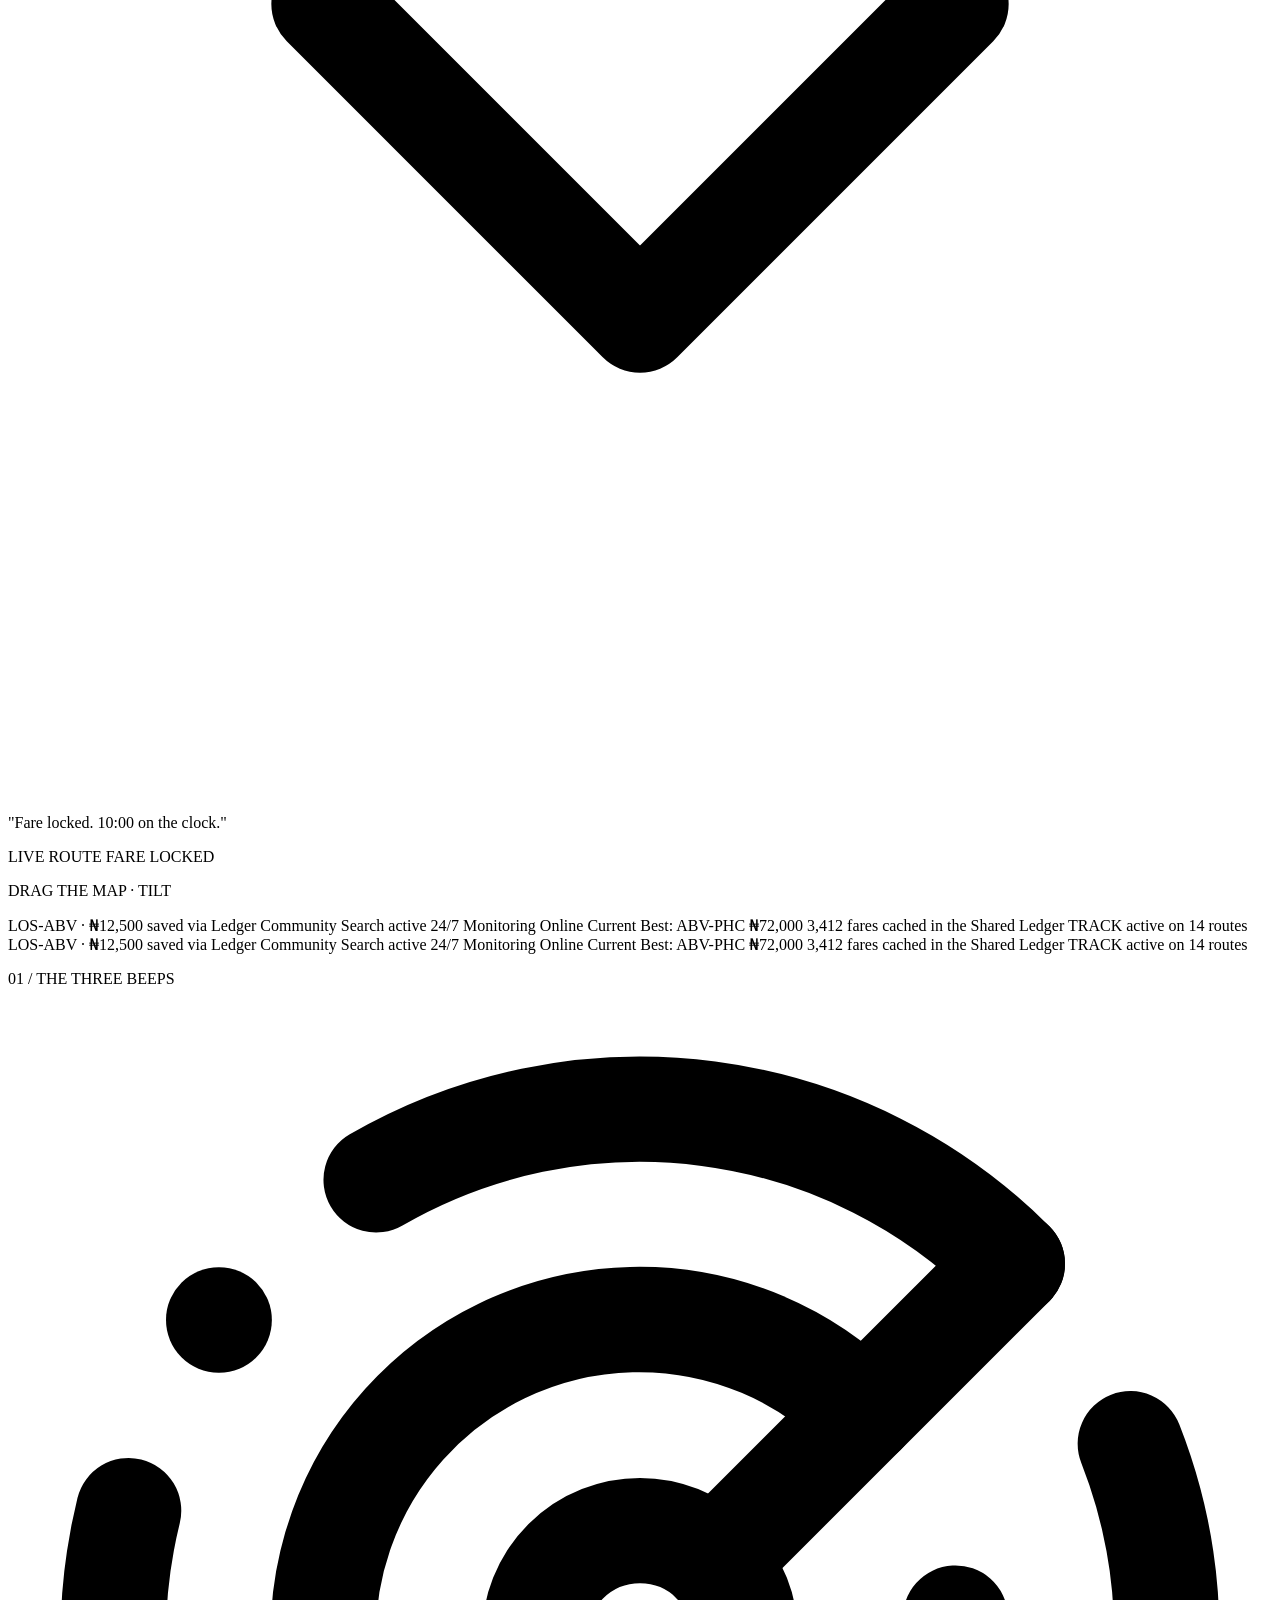
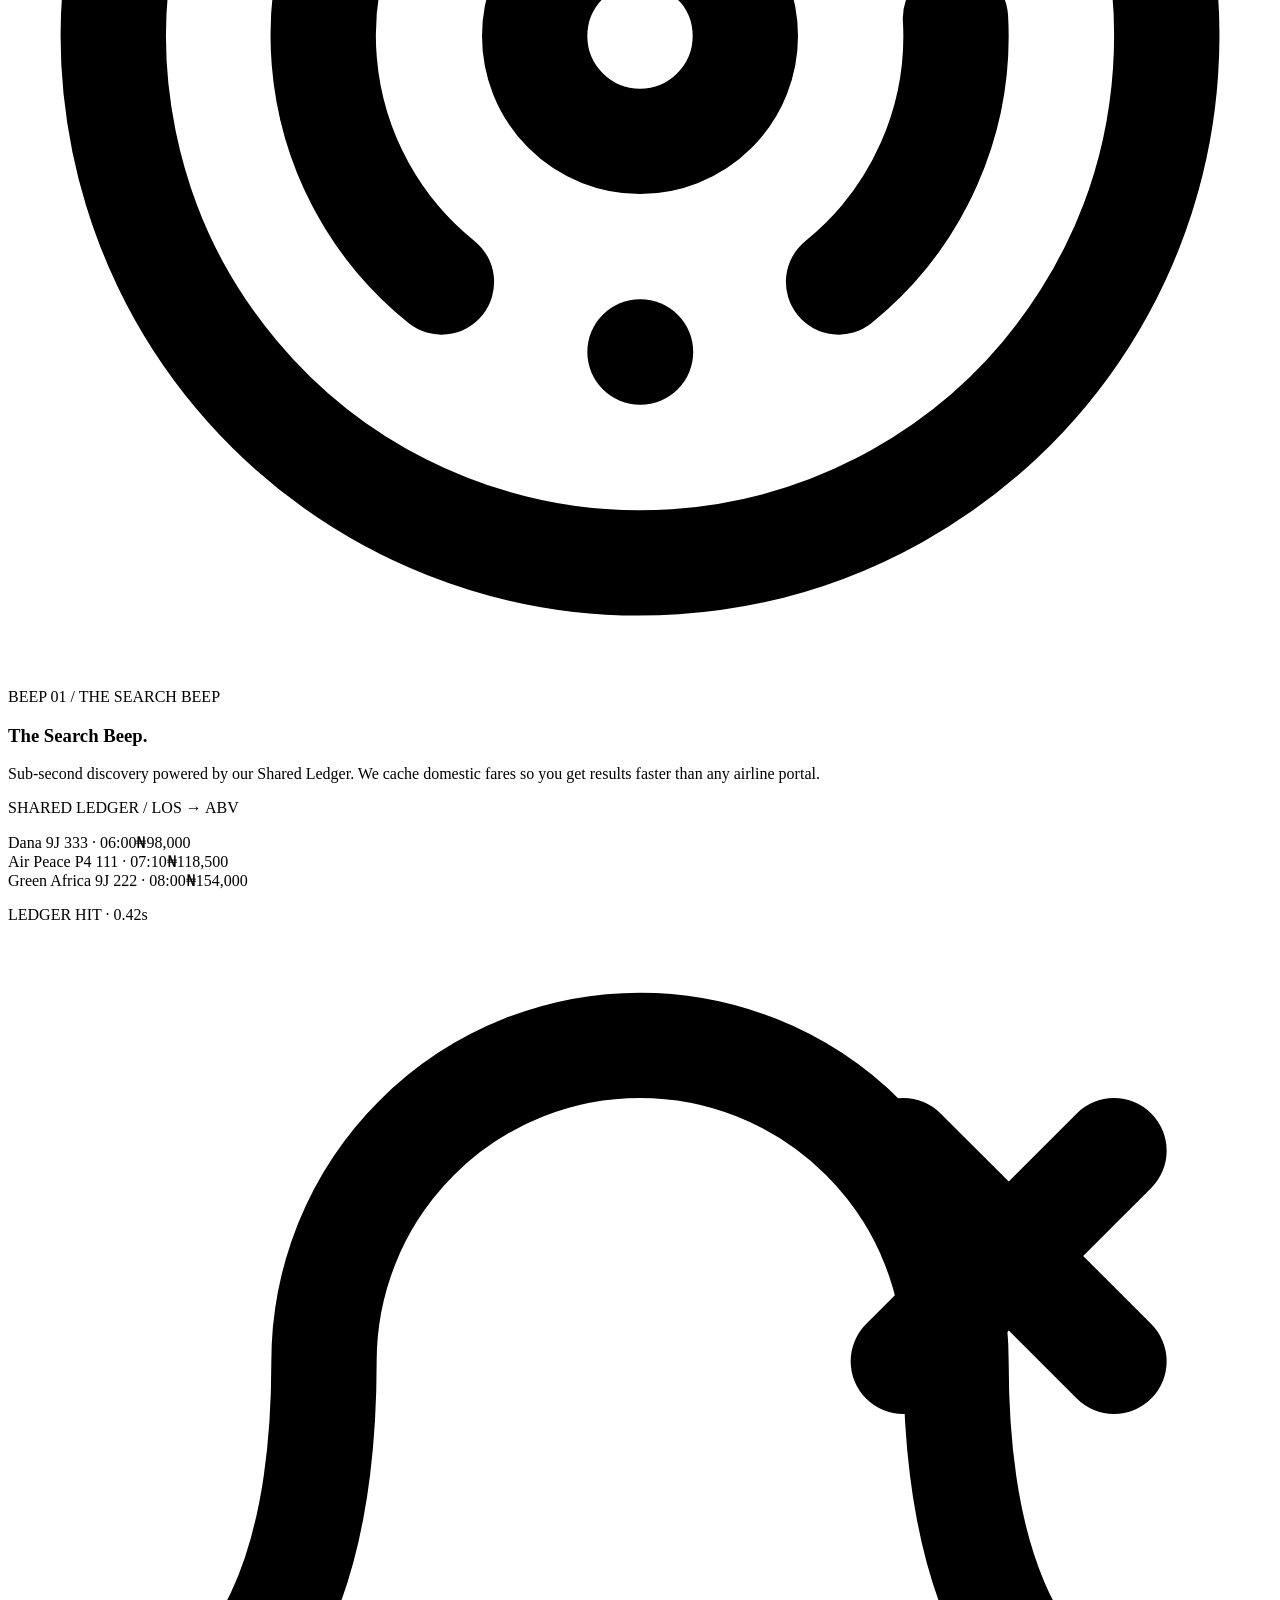
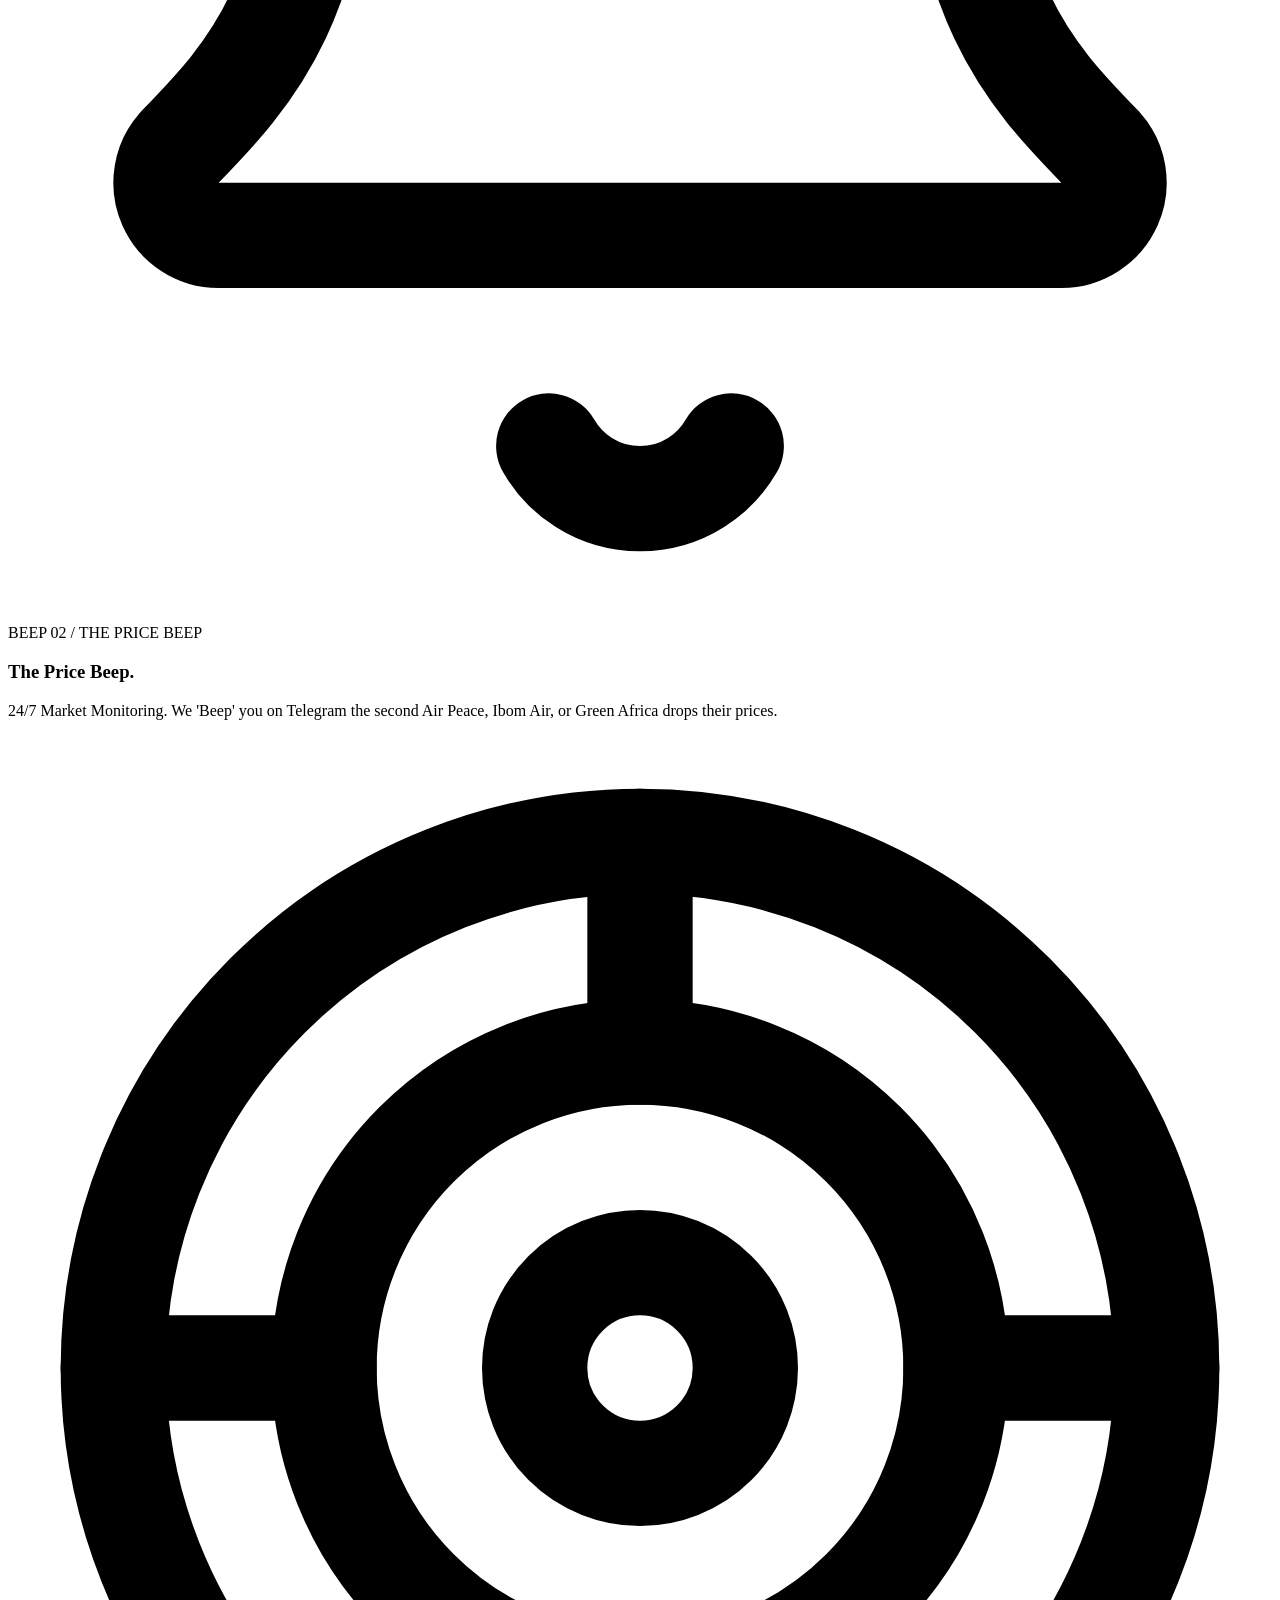
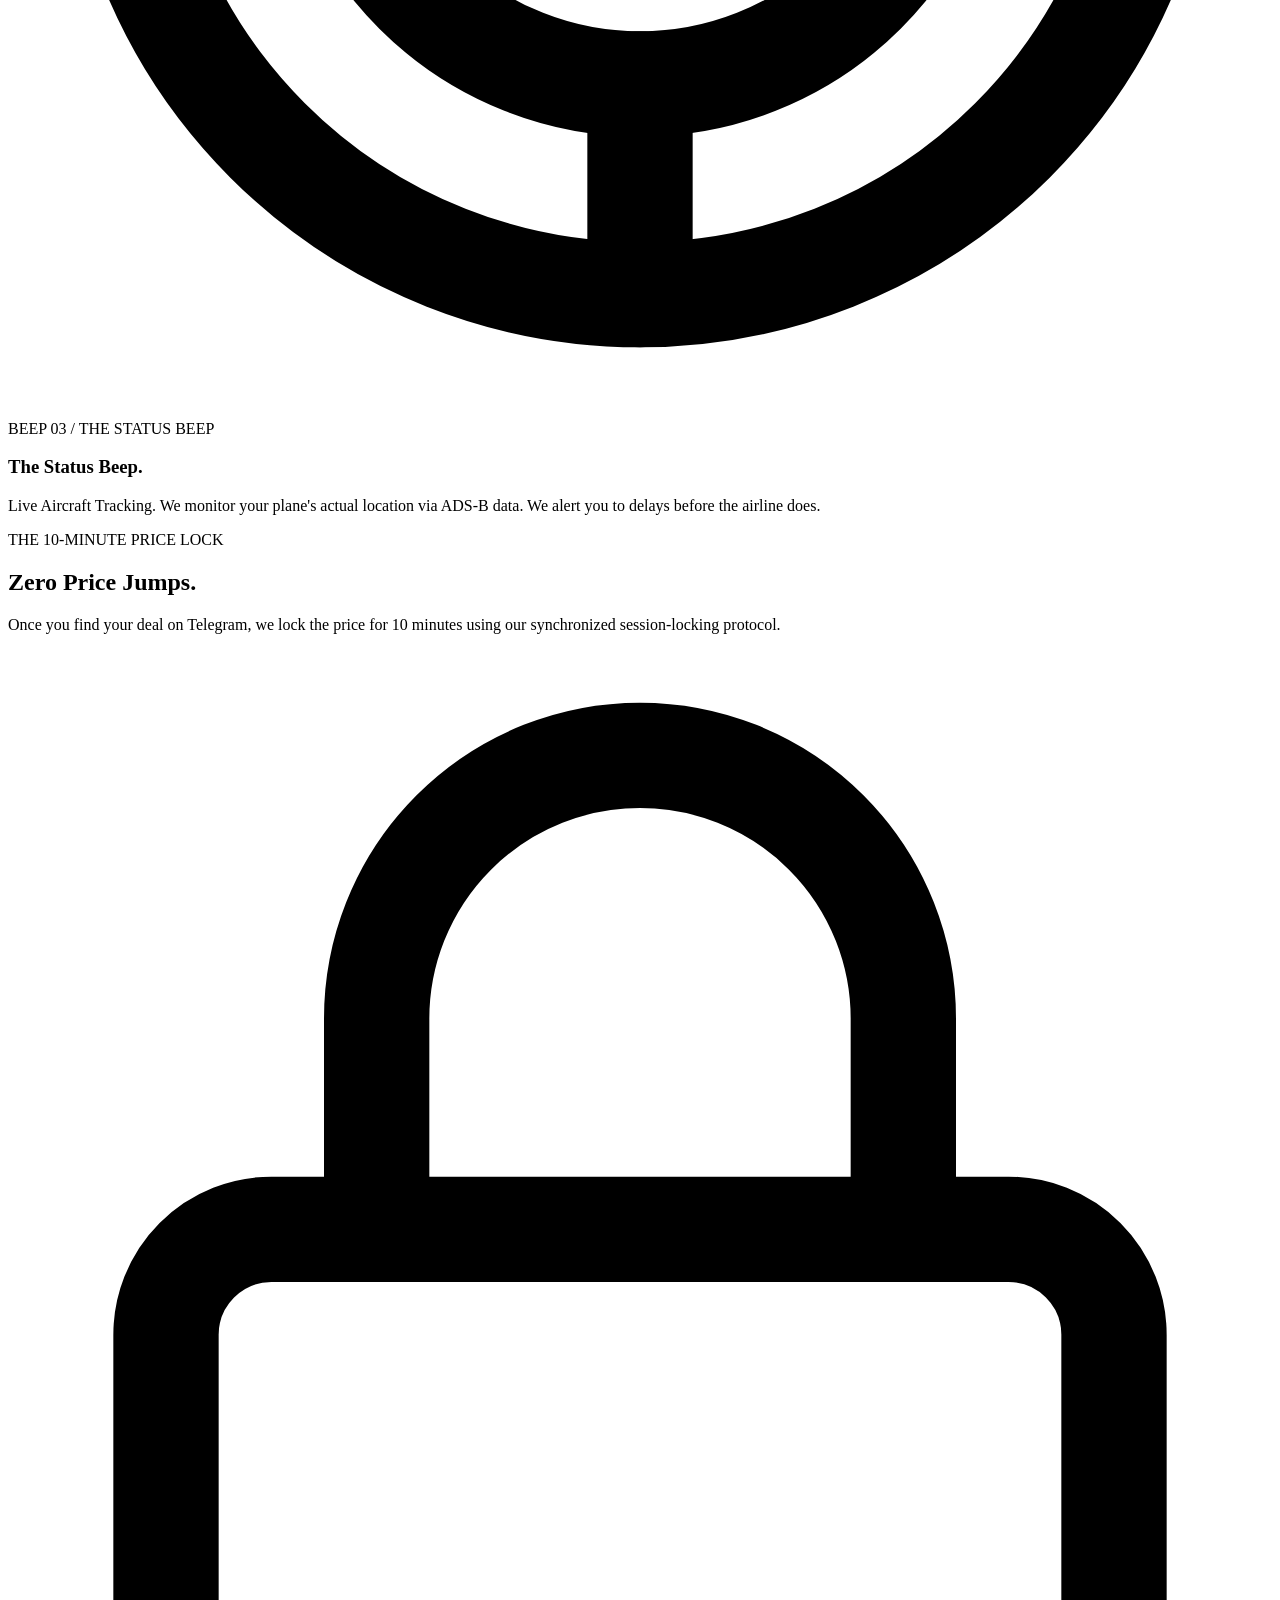
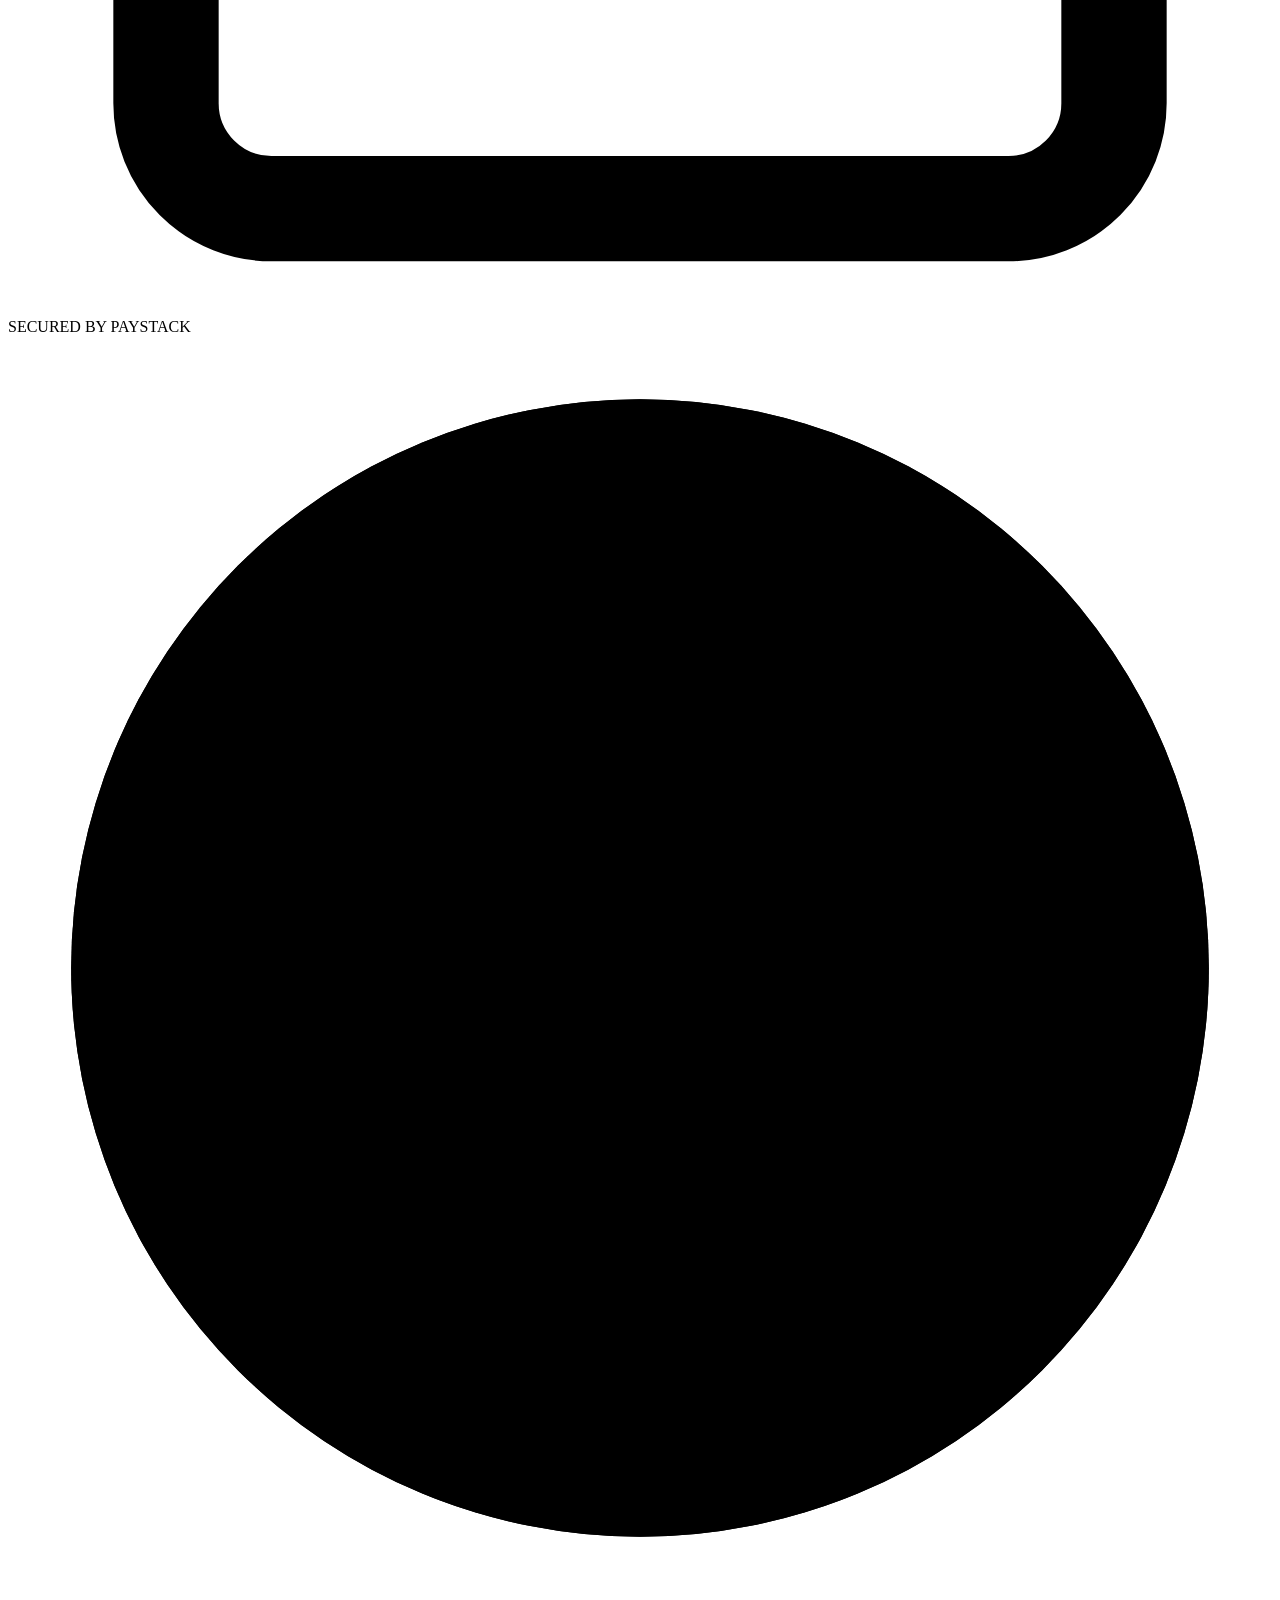
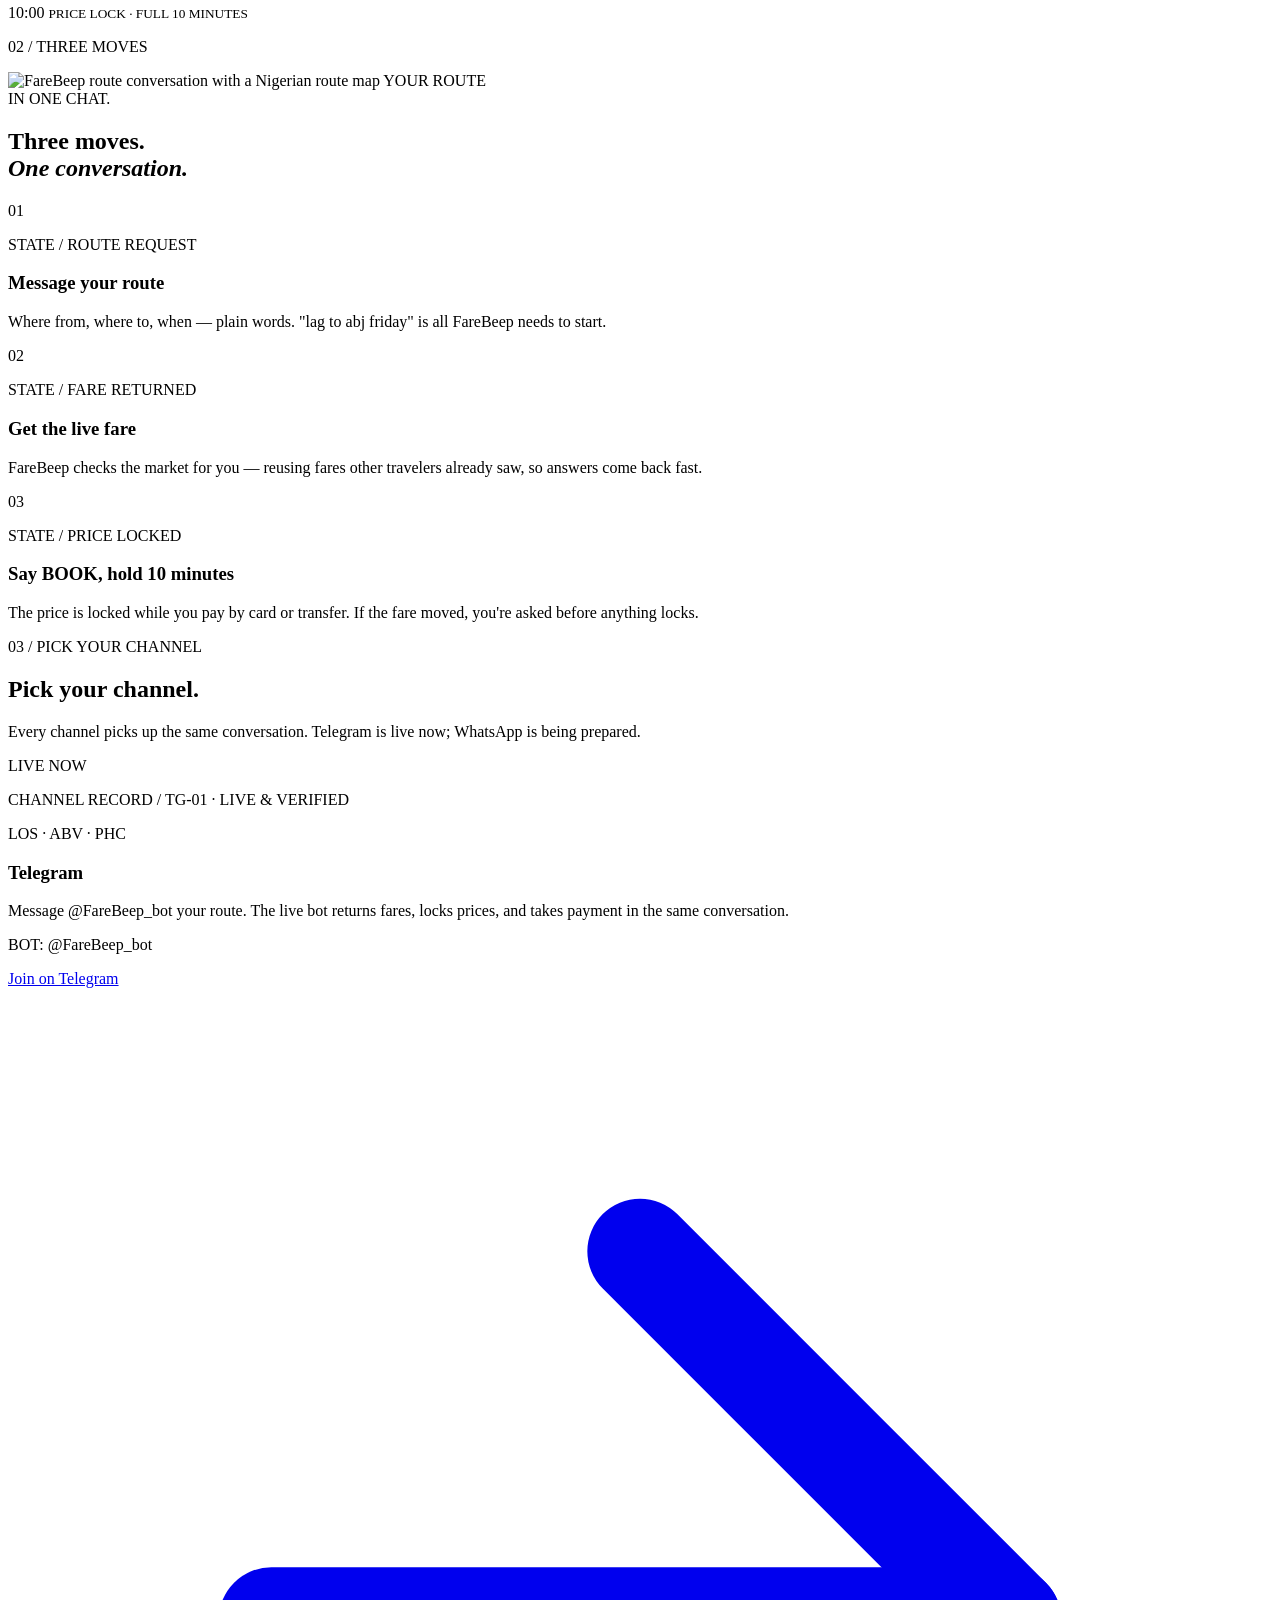
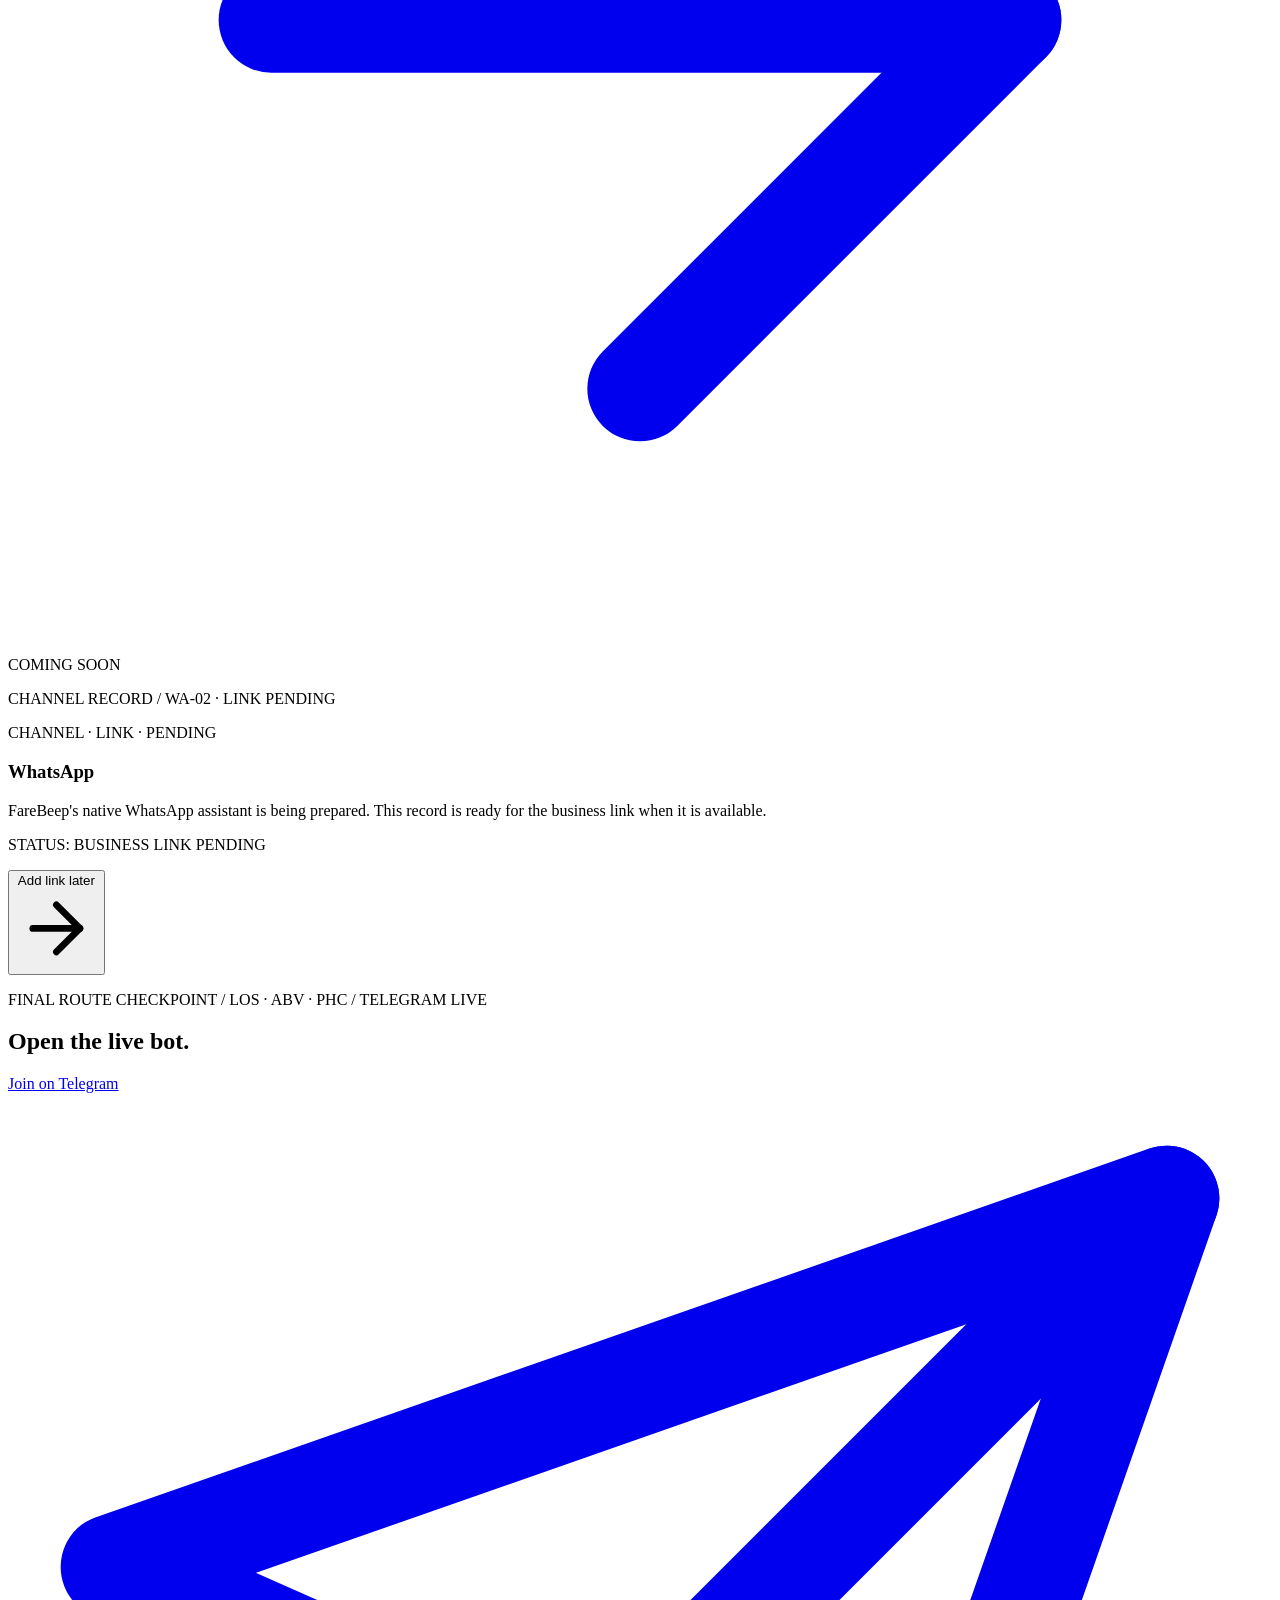
==== commit d2712a3e: "use the exact Manus visuals - spatial map hero, photos, texture - Hero is now the Manus spatial scen" ====
--- a/FareBeep/web/index.html
+++ b/FareBeep/web/index.html
@@ -3,7 +3,7 @@
 <head>
 <meta charset="UTF-8">
 <meta name="viewport" content="width=device-width, initial-scale=1.0, maximum-scale=1">
-<meta name="theme-color" content="#0c1f2b">
+<meta name="theme-color" content="#f6f1e8">
 <meta name="description" content="FareBeep is the domestic flight assistant inside your chat. Say the route, lock the fare for ten minutes, pay in the conversation. No app, no forms, no silent price jumps.">
 <meta property="og:type" content="website">
 <meta property="og:title" content="FareBeep · Flights in your chat">
@@ -13,9 +13,6 @@
 <link rel="preconnect" href="https://fonts.googleapis.com">
 <link rel="preconnect" href="https://fonts.gstatic.com" crossorigin>
 <link href="https://fonts.googleapis.com/css2?family=IBM+Plex+Mono:wght@400;500;600&family=Source+Serif+4:ital,opsz,wght@0,8..60,500;0,8..60,600;1,8..60,500;1,8..60,600&family=Space+Grotesk:wght@400;500;600;700&display=swap" rel="stylesheet">
-<script type="importmap">
-{"imports":{"three":"https://unpkg.com/three@0.160.0/build/three.module.js"}}
-</script>
 <title>FareBeep · Flights in your chat</title>
 <link rel="stylesheet" href="/assets/styles.css">
 </head>
@@ -61,16 +58,12 @@
         <p class="hero-route-register">LOS · ABV · PHC</p>
       </div>
 
-      <div class="hero-art" id="hero-art" aria-label="Interactive spatial scene of a night route between Lagos and Abuja">
+      <div class="hero-art" id="hero-art" aria-label="Interactive spatial scene of a stylized Nigeria map with FareBeep route nodes">
         <div class="art-frame" id="art-frame">
-          <canvas id="scene-canvas" aria-hidden="true"></canvas>
-          <div class="css-sky" aria-hidden="true">
-            <span class="orb orb-los"></span>
-            <span class="orb orb-abv"></span>
-            <span class="css-arc"></span>
-          </div>
+          <img class="spatial-map" src="/assets/map.webp" alt="Stylized Nigeria map with FareBeep route nodes" draggable="false">
           <div class="chip chip-los"><b>Lagos</b><span>LOS</span></div>
           <div class="chip chip-abv"><b>Abuja</b><span>ABV</span></div>
+          <div class="chip chip-phc"><b>Port Harcourt</b><span>PHC</span></div>
           <div class="chat-orbital">
             <div class="chat-row"><span class="who who-you">YOU</span><p>Lagos → Abuja</p></div>
             <div class="chat-meta">20 Aug · 1 traveler</div>
@@ -83,11 +76,11 @@
             </div>
             <p>"Fare locked. 10:00 on the clock."</p>
           </div>
-          <p class="scene-hint">DRAG · TILT THE SCENE</p>
           <div class="scene-key">
             <span class="key-dot key-live"></span>LIVE ROUTE
             <span class="key-dot key-lock"></span>FARE LOCKED
           </div>
+          <p class="scene-hint">DRAG THE MAP · TILT</p>
         </div>
       </div>
 
@@ -171,6 +164,10 @@
     <section class="journey-section" id="how-it-works">
       <p class="section-topline">02 / THREE MOVES</p>
       <div class="journey-grid">
+        <div class="journey-image-wrap">
+          <img class="spatial-photo" src="/assets/desk.webp" alt="FareBeep route conversation with a Nigerian route map" draggable="false">
+          <span class="image-stamp">YOUR ROUTE<br>IN ONE CHAT.</span>
+        </div>
         <div class="journey-copy">
           <h2>Three moves.<br><em>One conversation.</em></h2>
           <article class="journey-step">
@@ -197,13 +194,6 @@
               <p>The price is locked while you pay by card or transfer. If the fare moved, you're asked before anything locks.</p>
             </div>
           </article>
-        </div>
-        <div class="route-thread" aria-label="Example FareBeep conversation">
-          <p class="thread-cap">ROUTE THREAD / LOS → ABV</p>
-          <div class="thread-msg msg-you">YOU — Lagos → Abuja, Friday 21 Aug</div>
-          <div class="thread-msg msg-beep"><span class="thread-who">FAREBEEP</span>Route noted. Dana 9J 333 · 06:00 · ₦98,000. Want TRACK on this route?</div>
-          <div class="thread-msg msg-you">YOU — how much total?</div>
-          <div class="thread-msg msg-beep"><span class="thread-who">FAREBEEP</span>₦118,500 all-in. Lock for 10 minutes — BOOK to hold it.</div>
         </div>
       </div>
     </section>
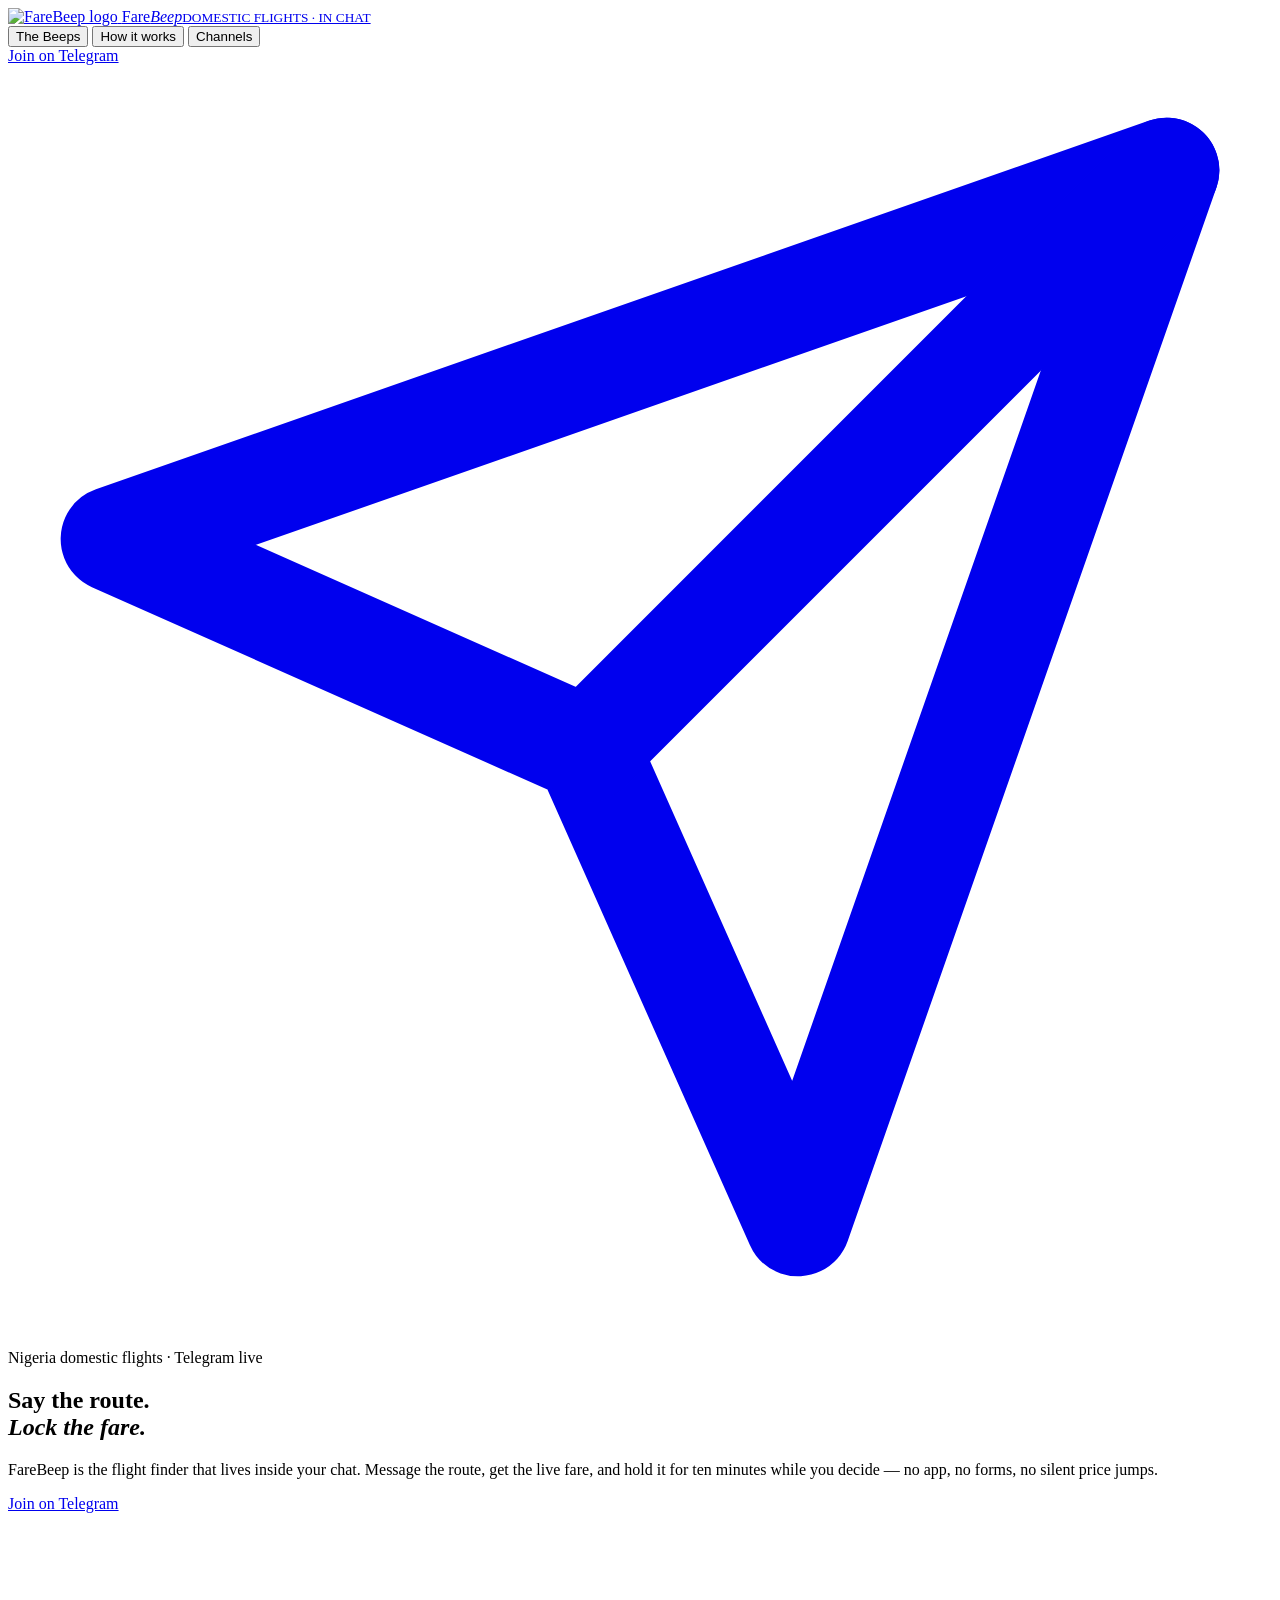
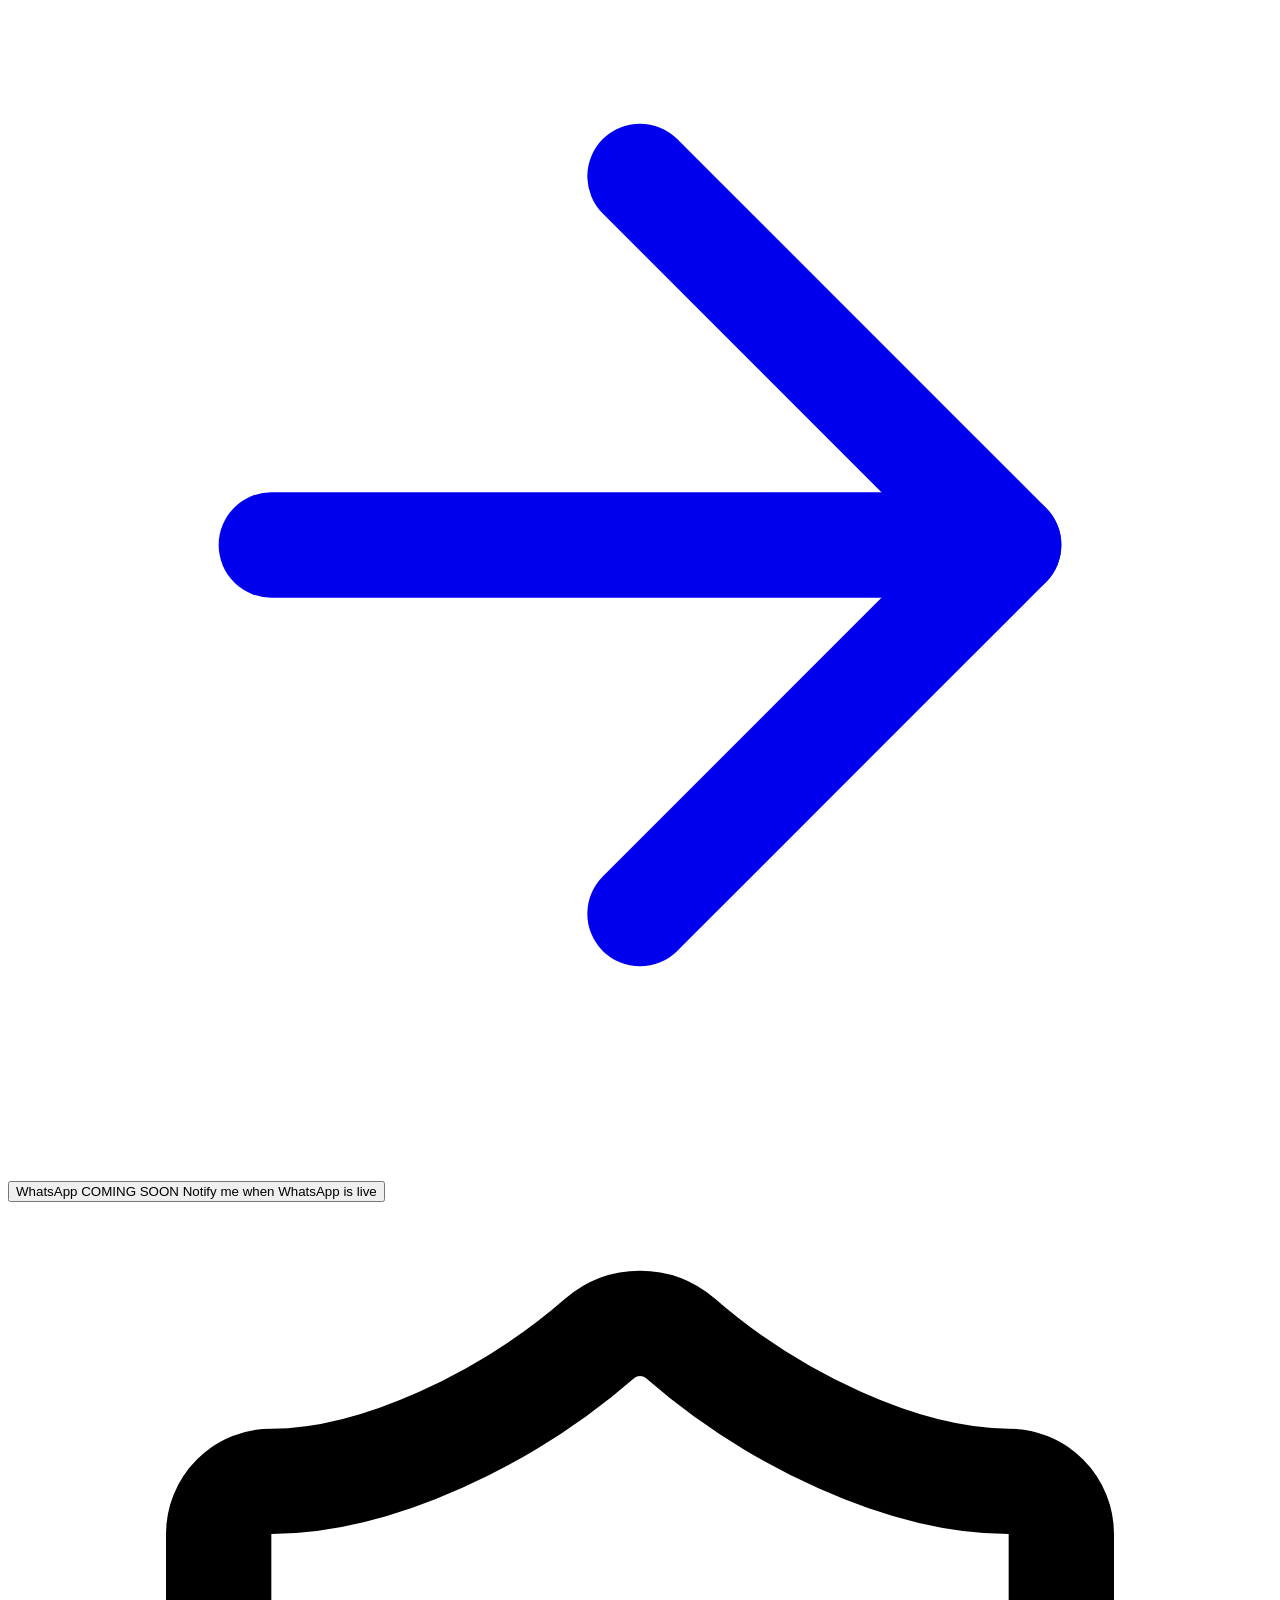
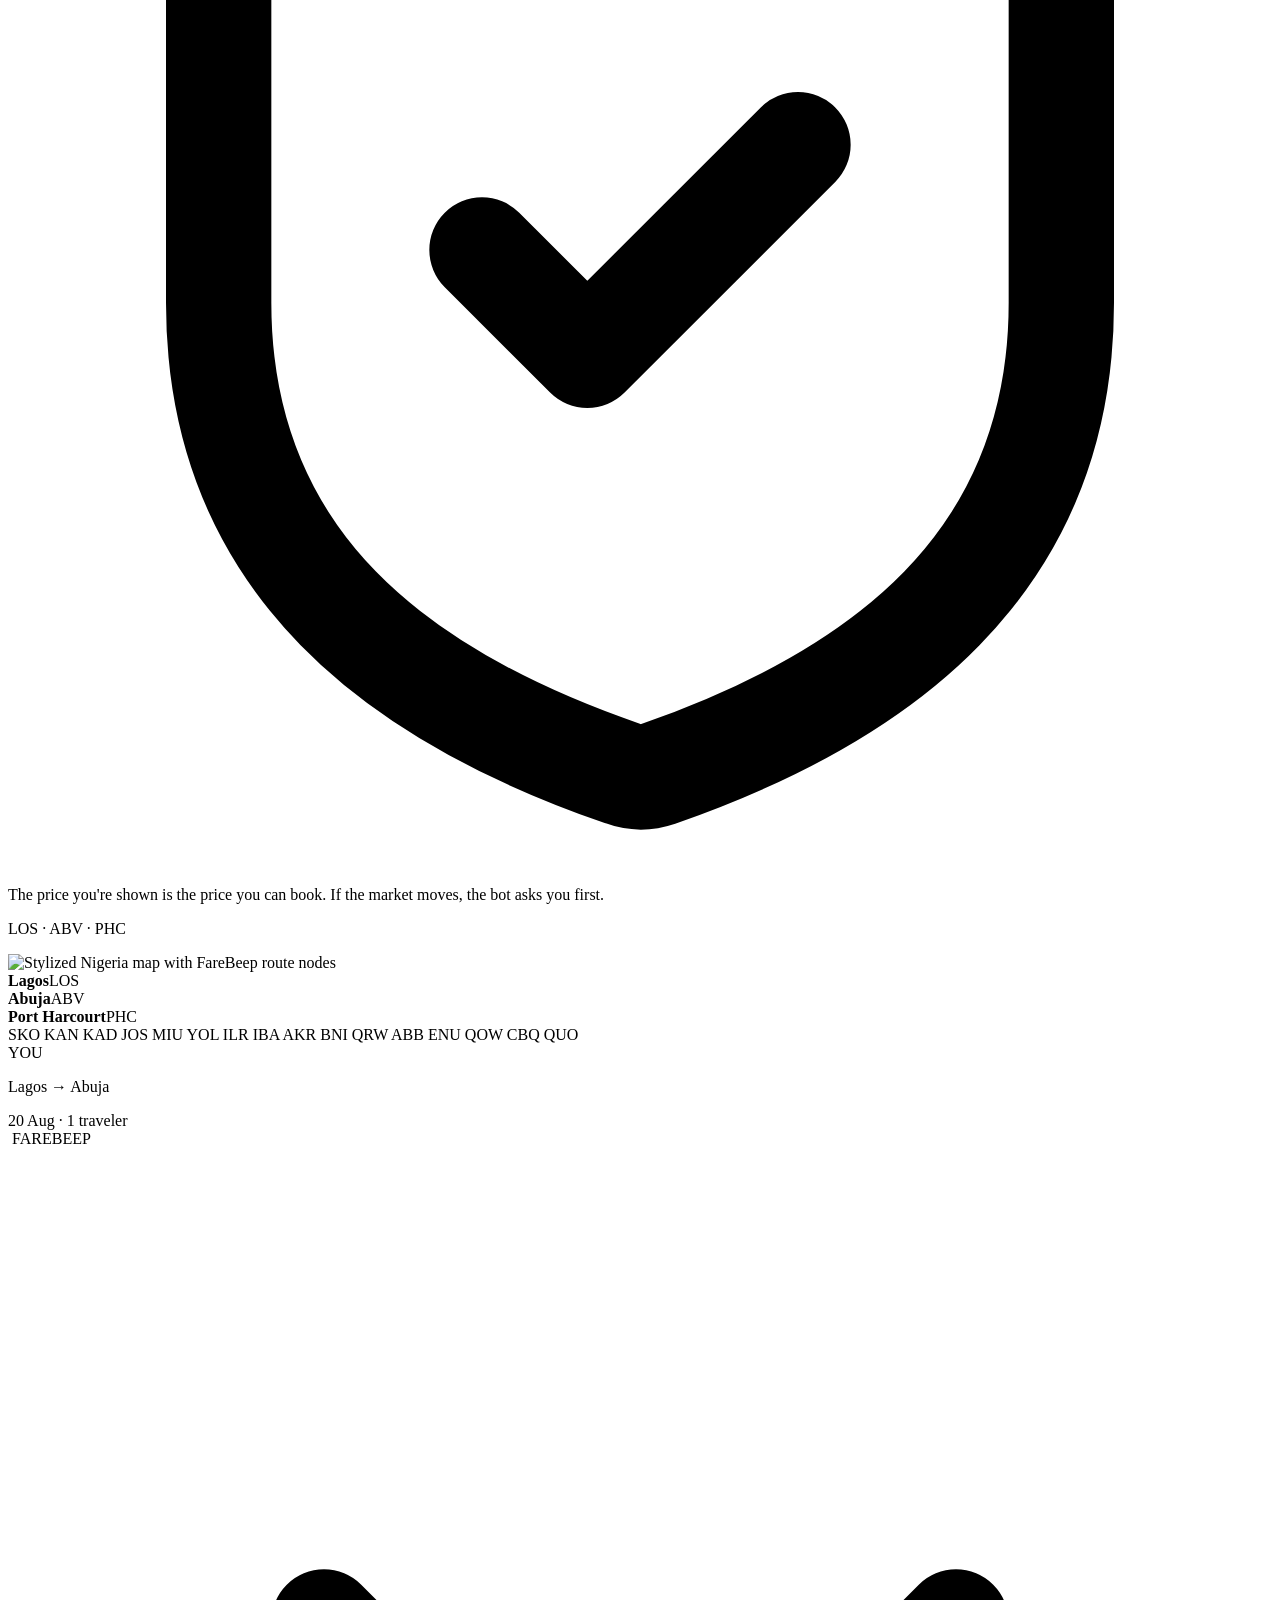
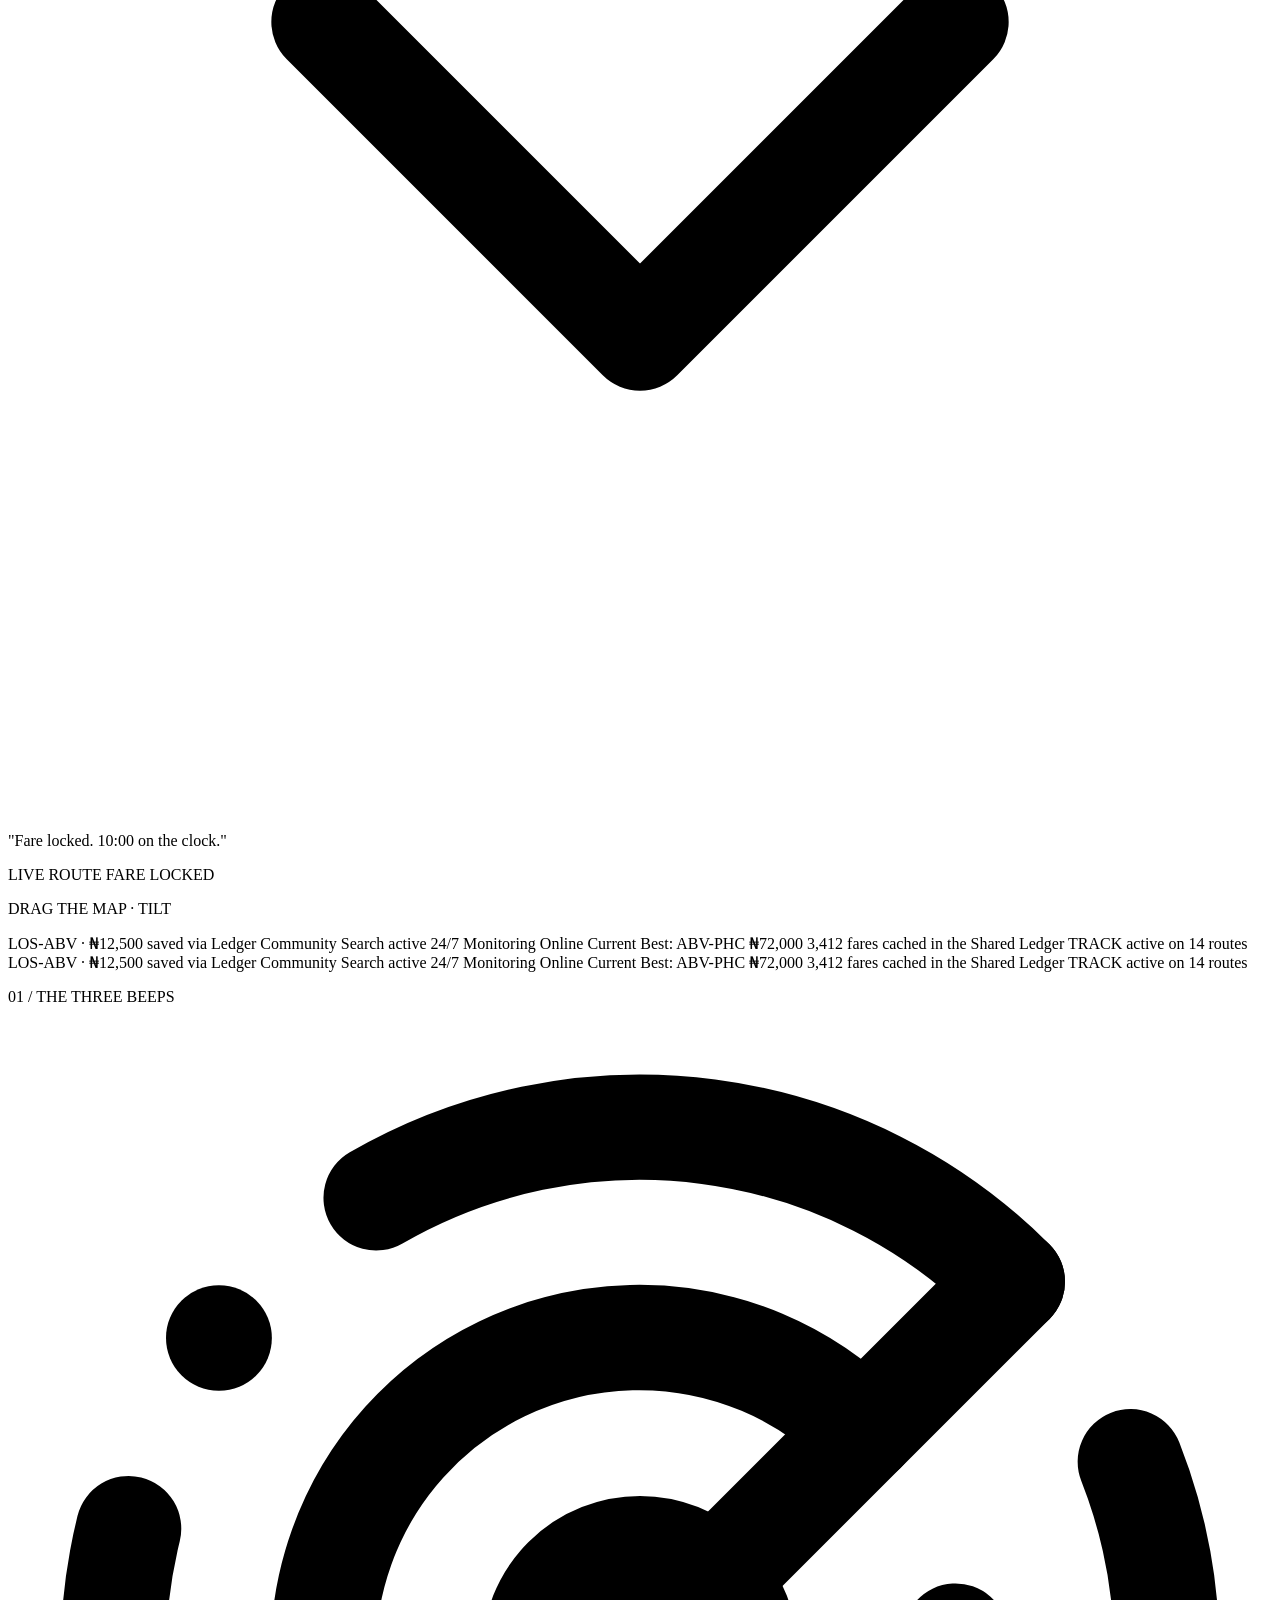
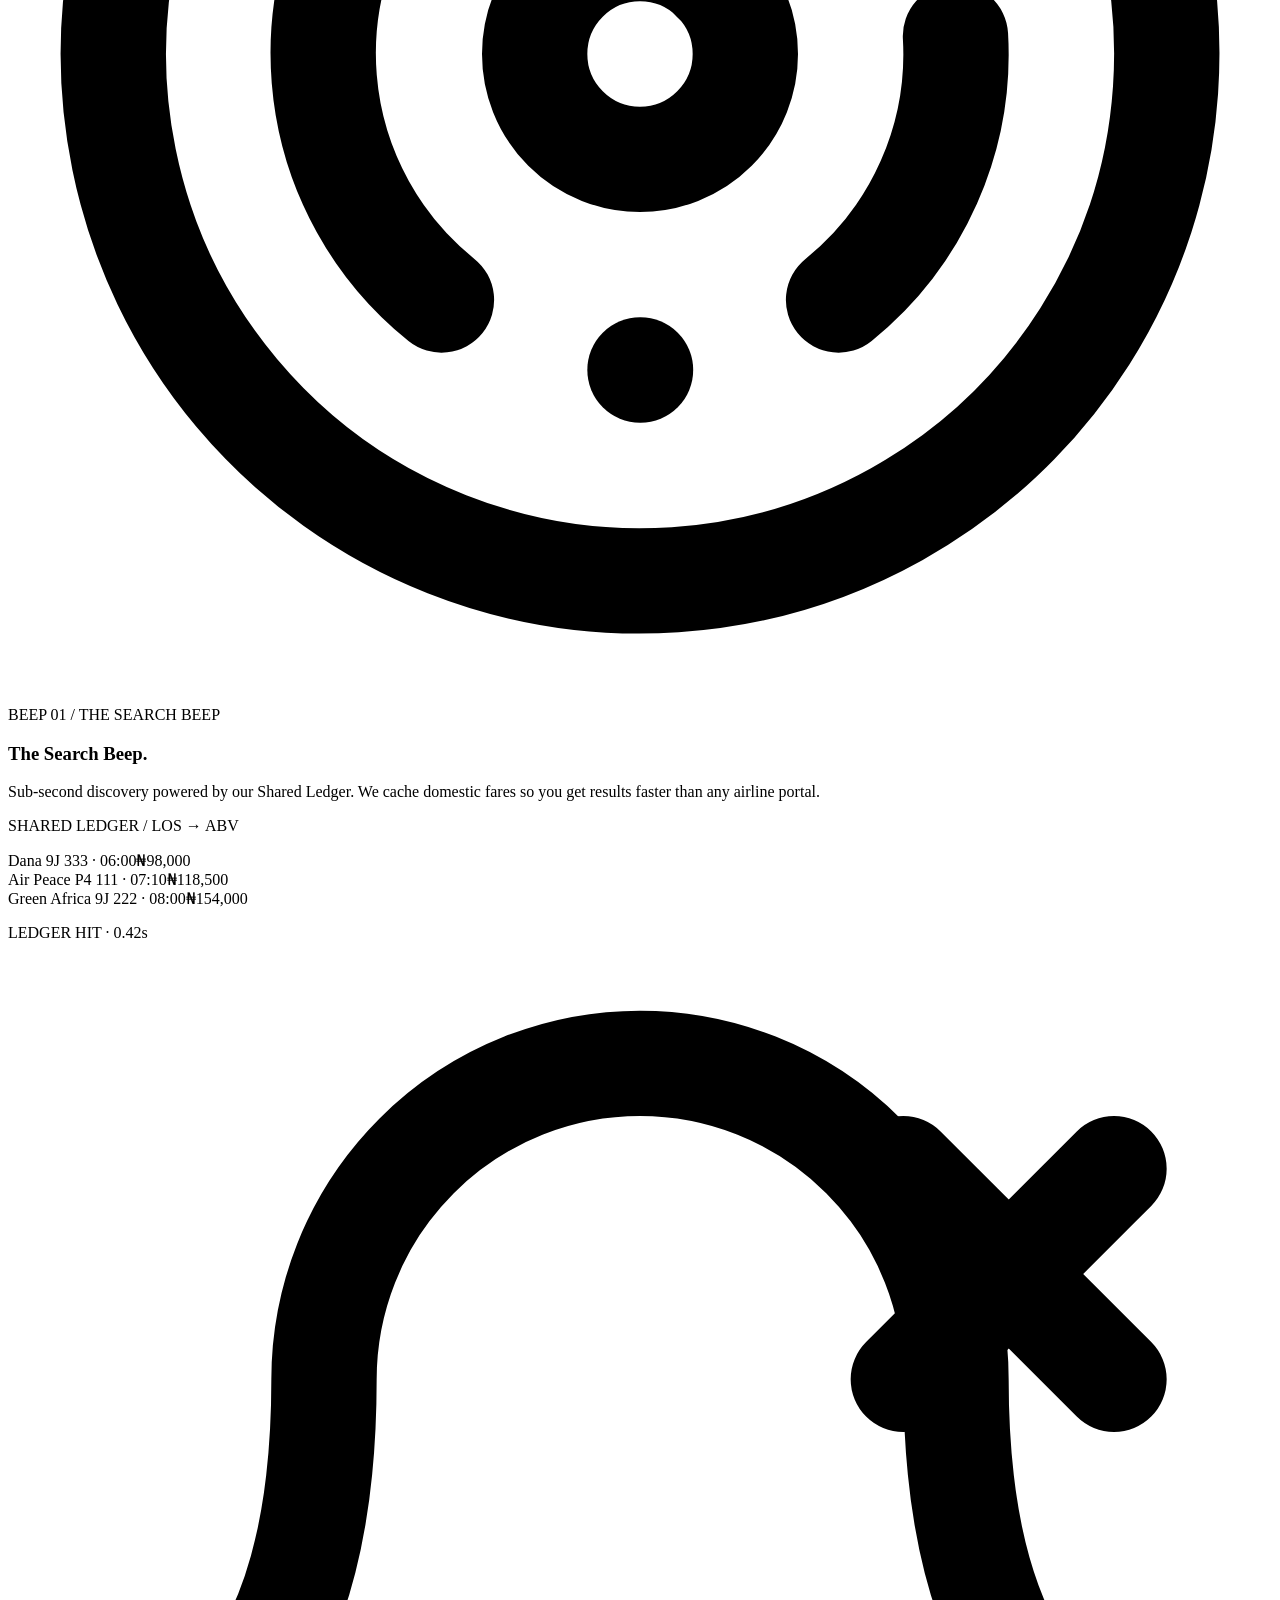
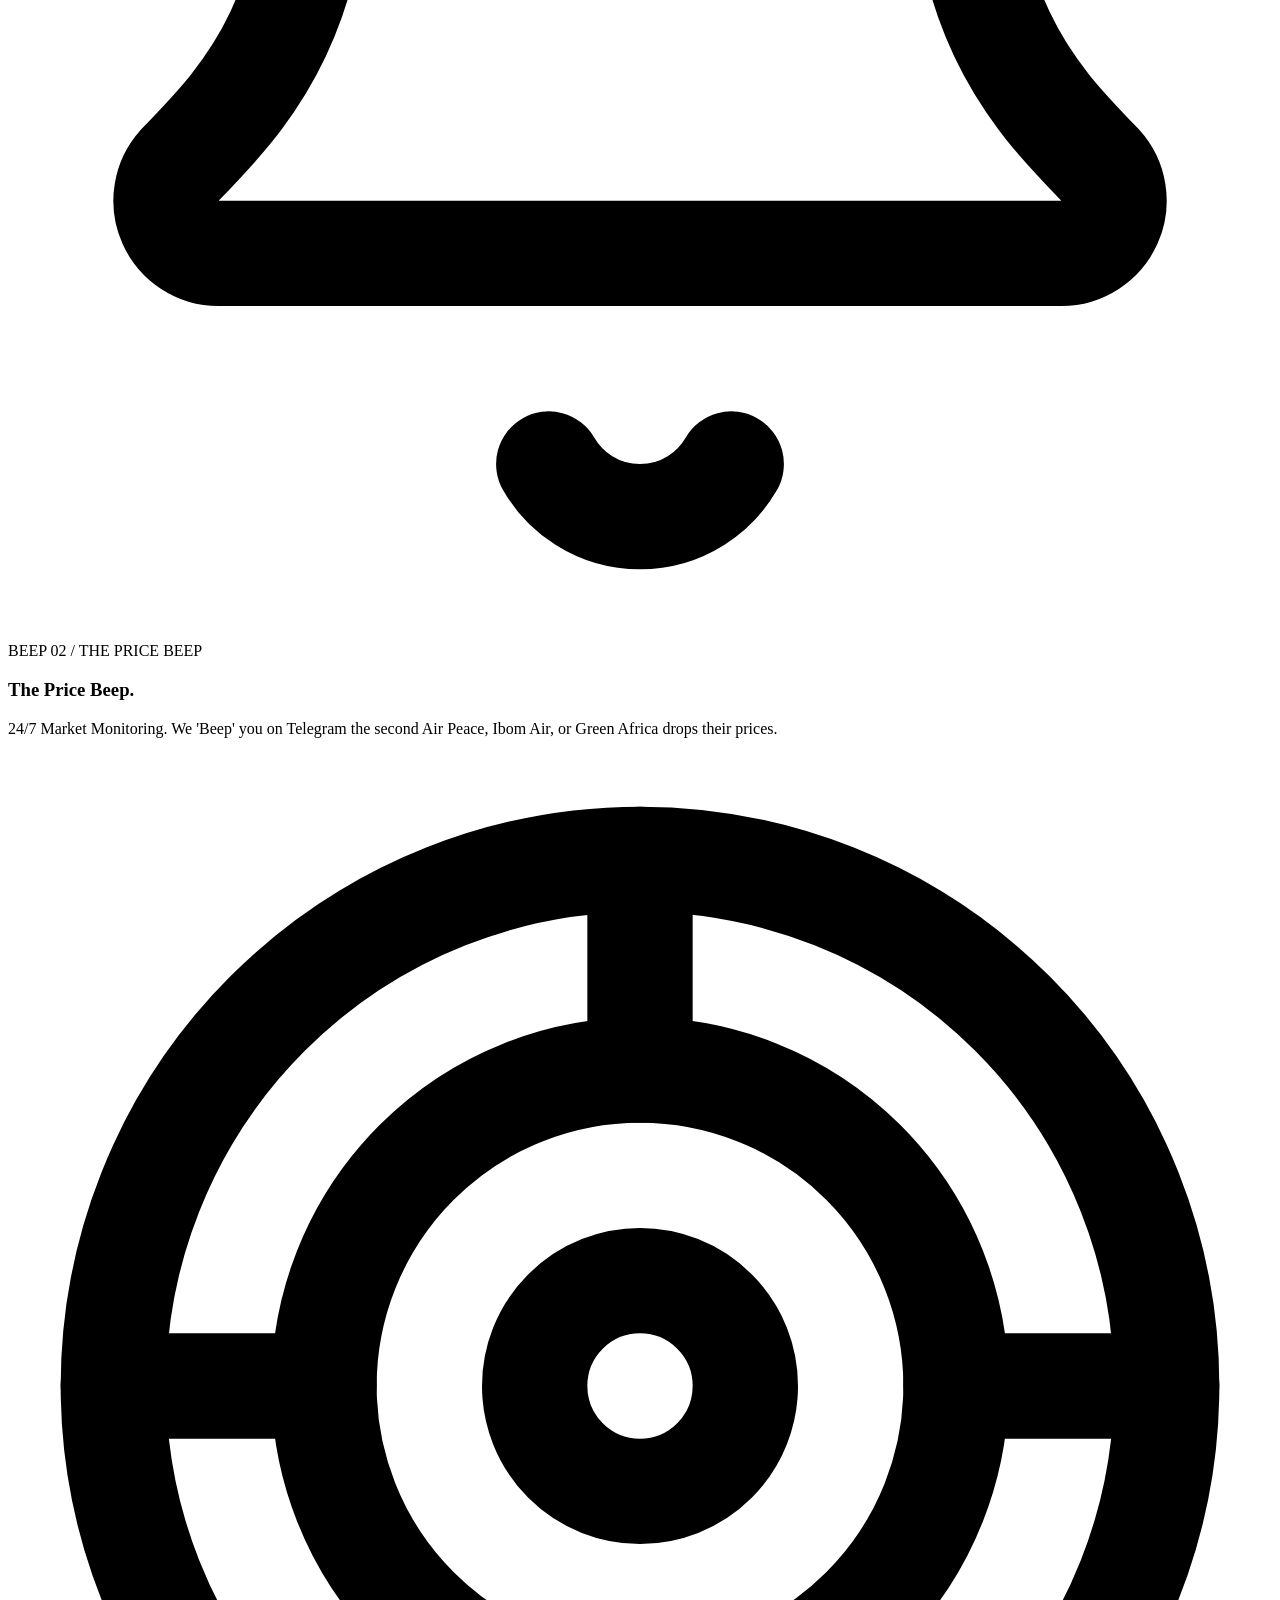
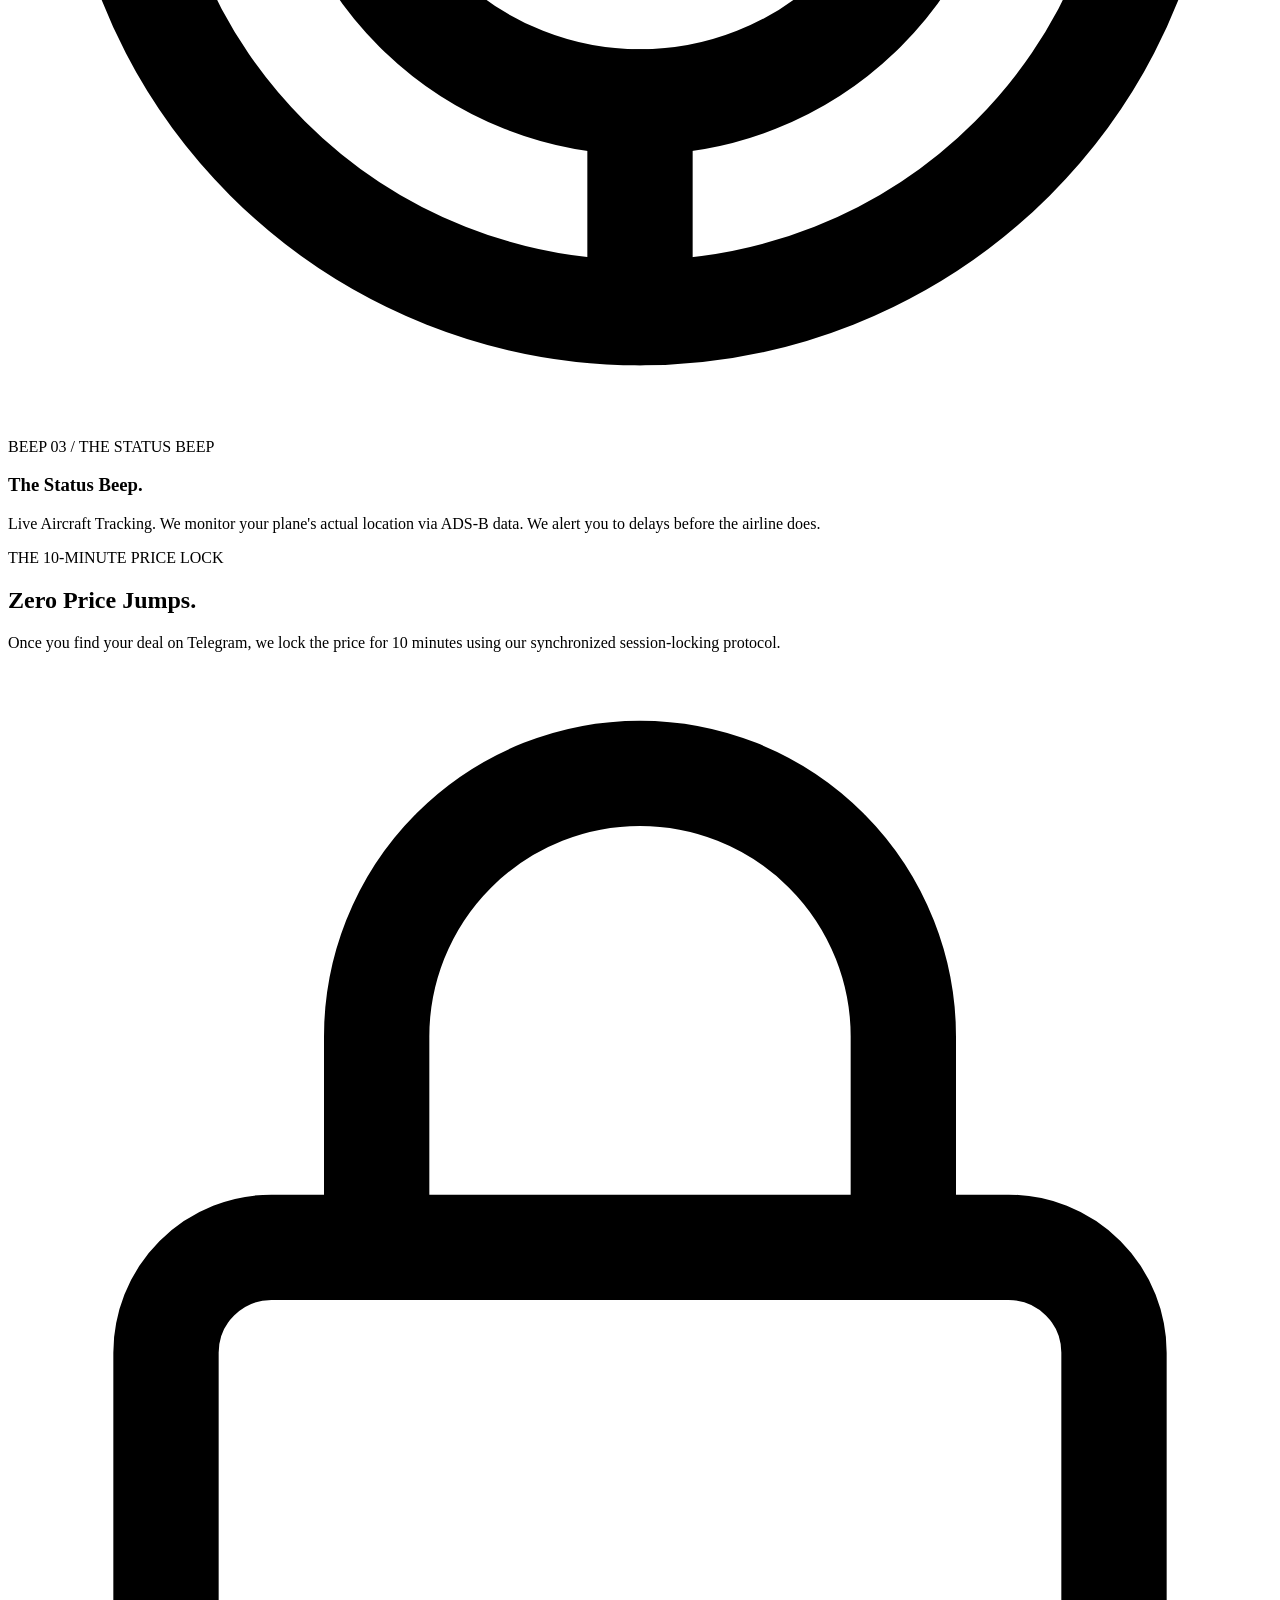
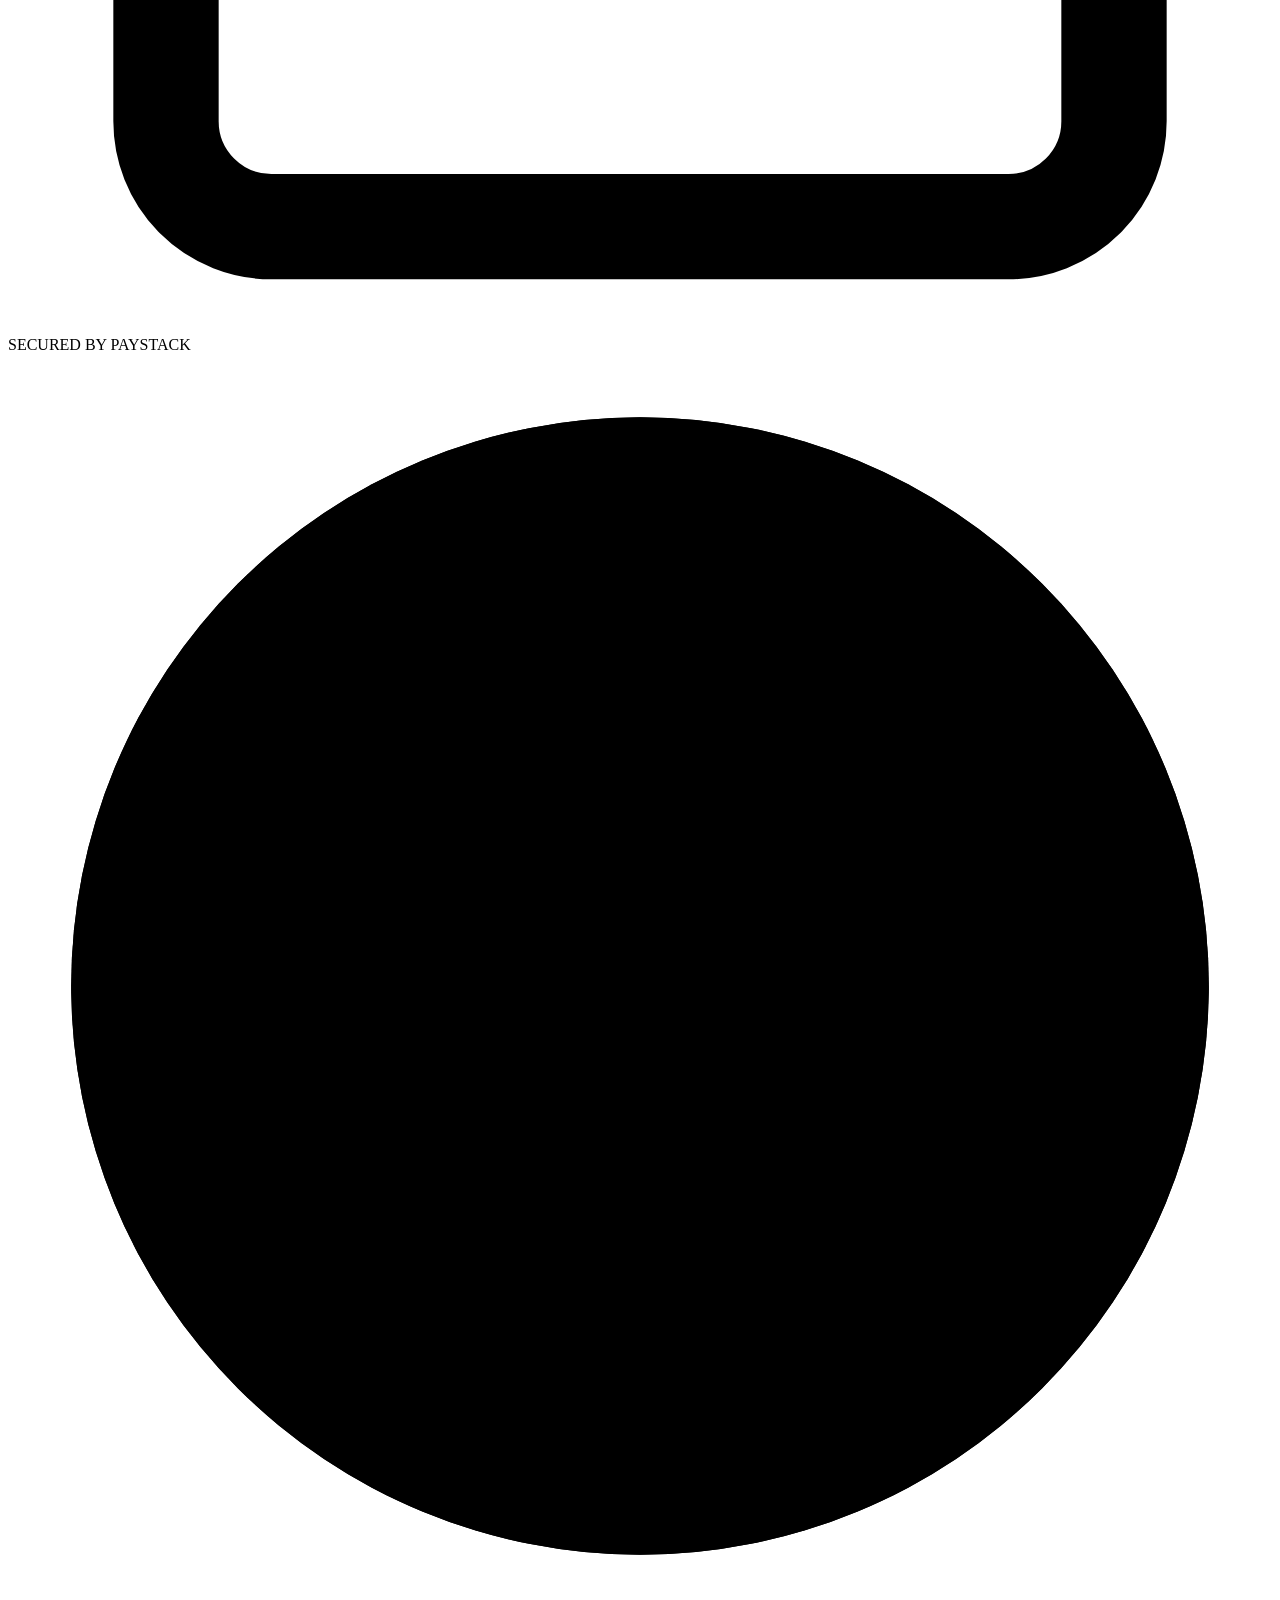
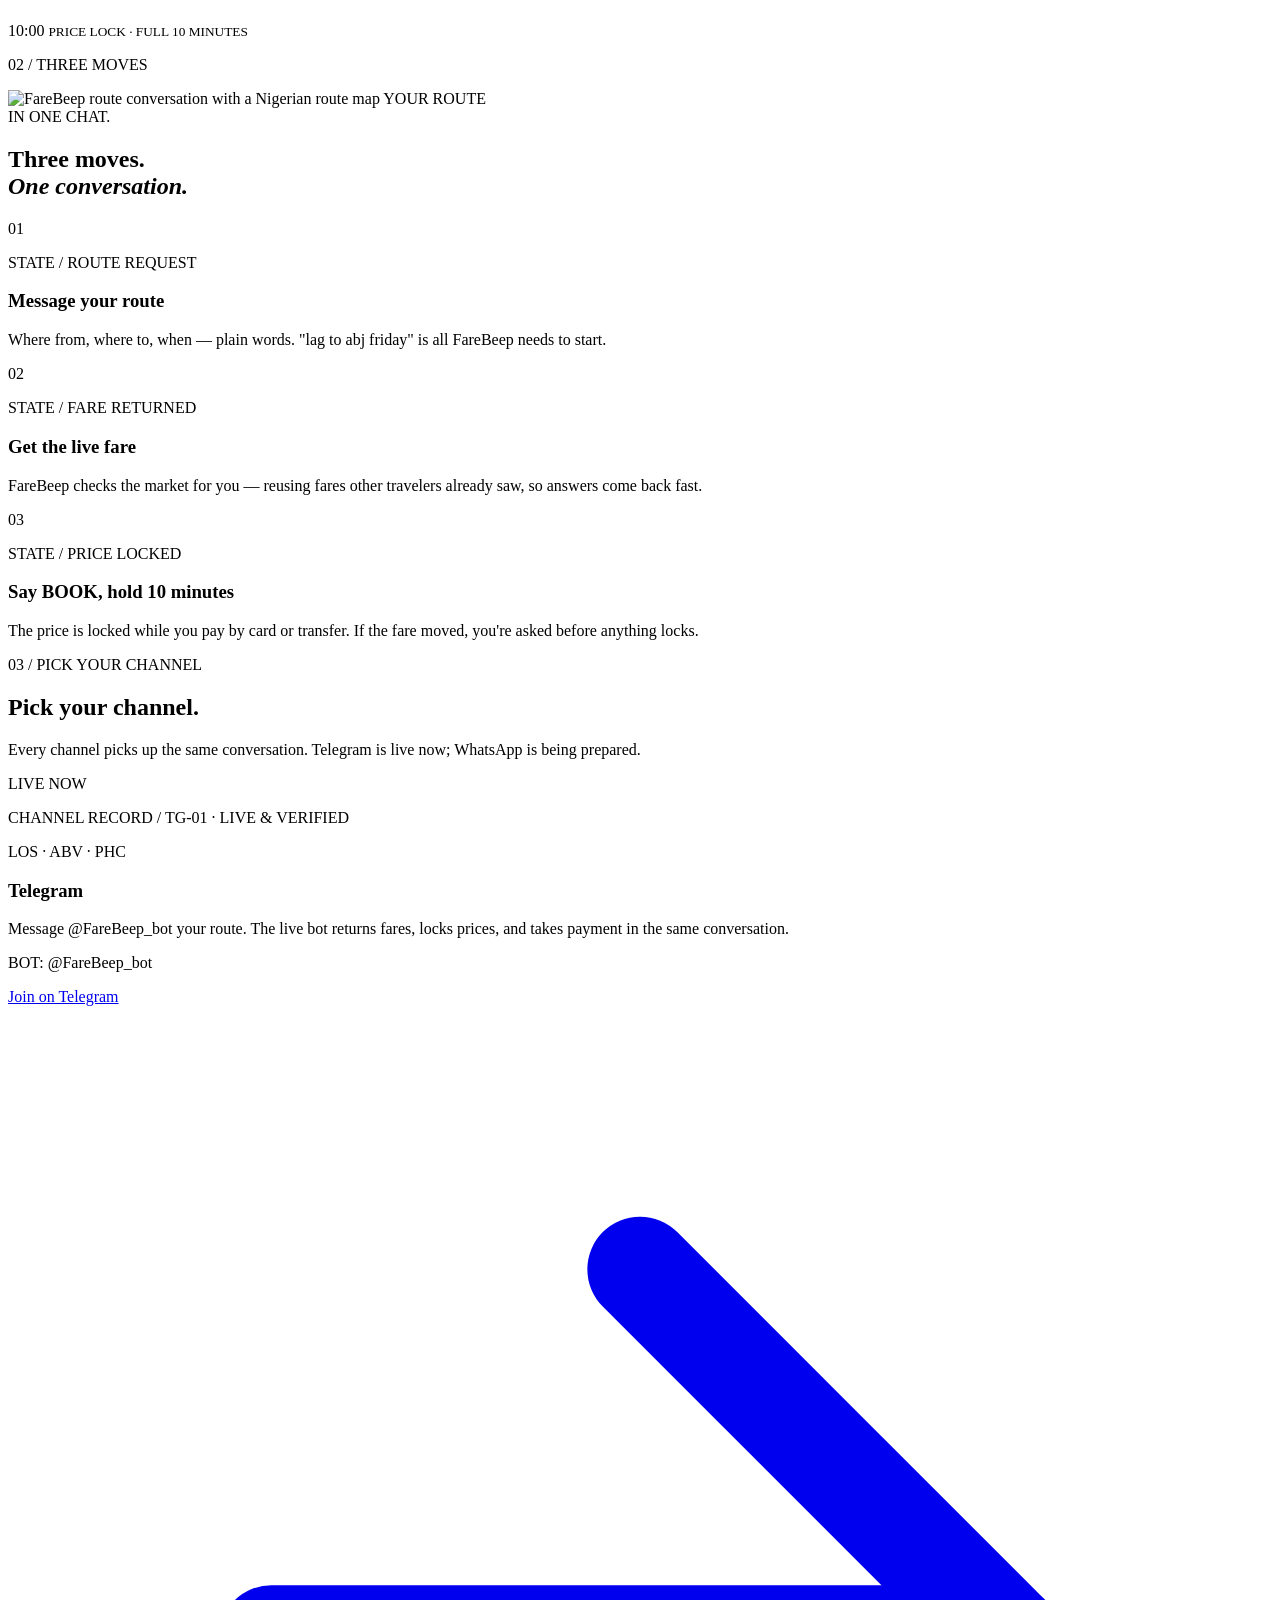
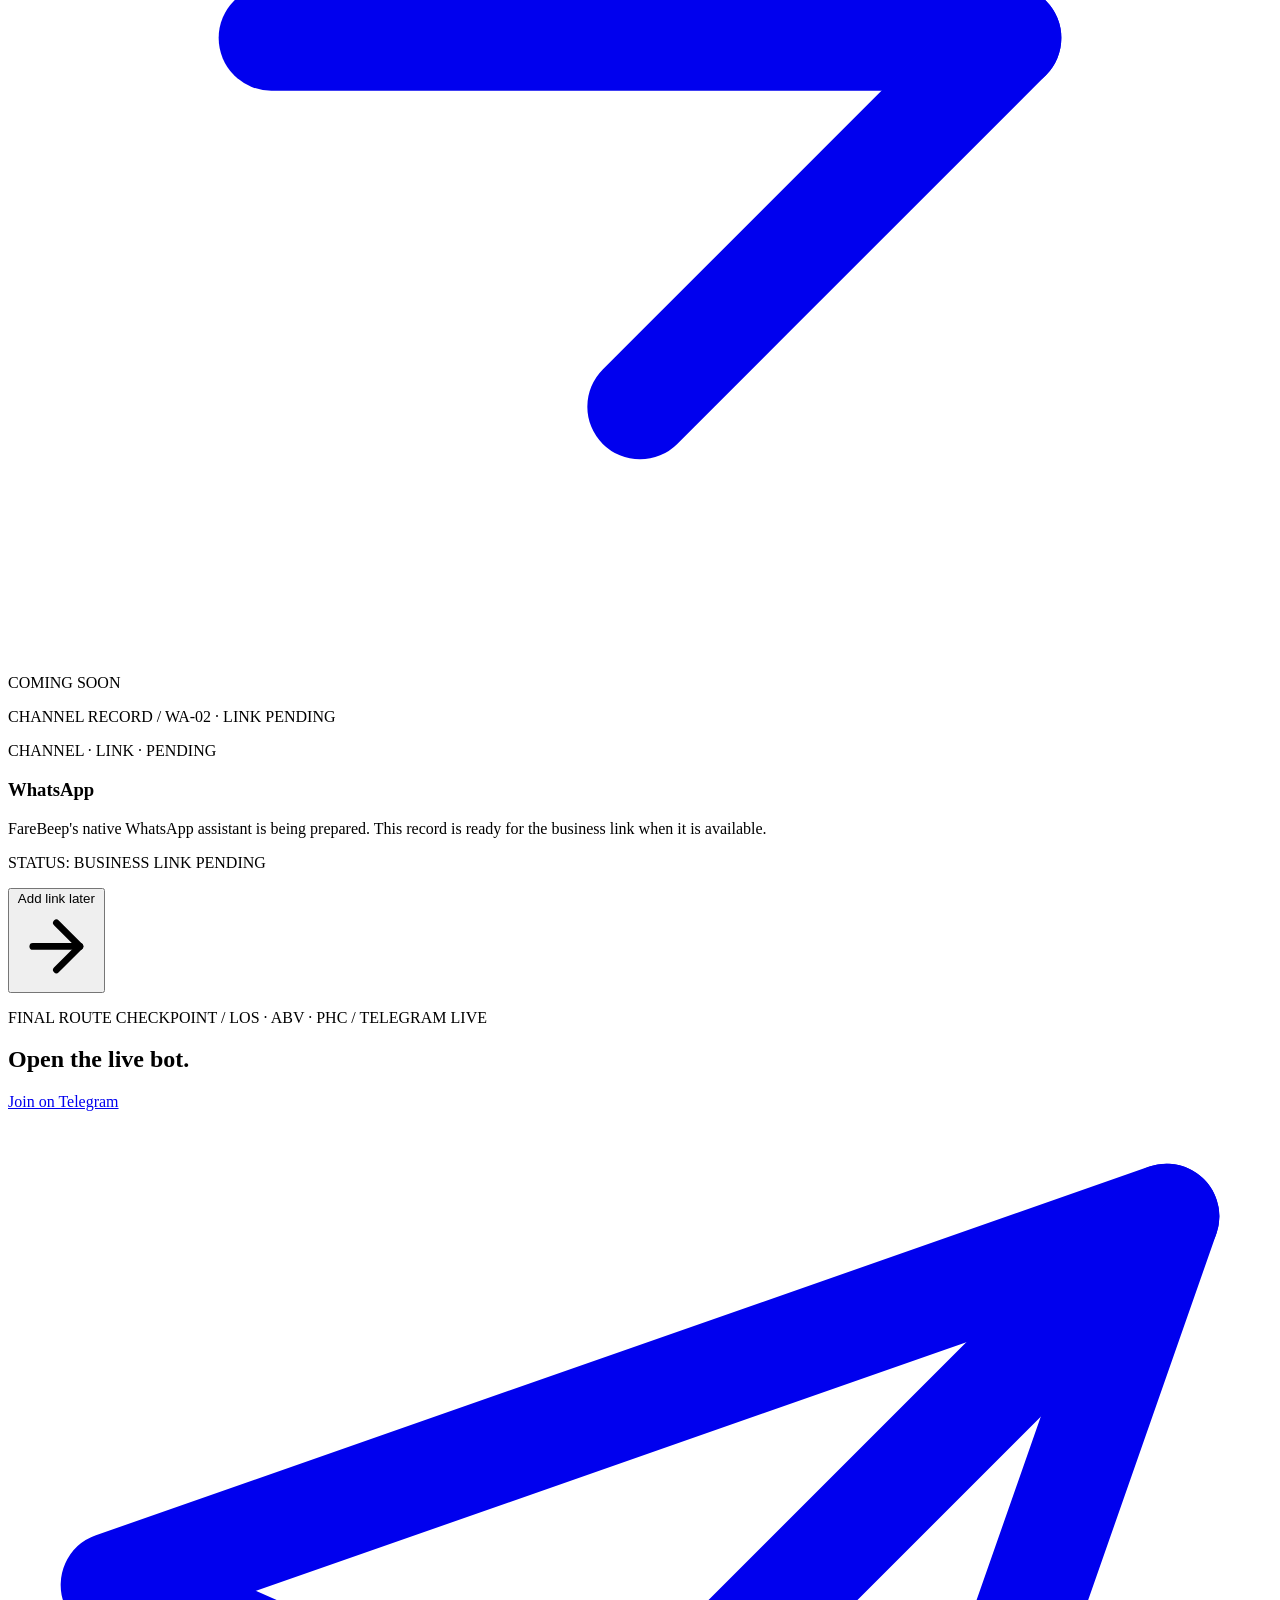
==== commit 78c64488: "map now shows all 19 airports FareBeep serves The hero map now carries every working airport the bot" ====
--- a/FareBeep/web/index.html
+++ b/FareBeep/web/index.html
@@ -58,12 +58,28 @@
         <p class="hero-route-register">LOS · ABV · PHC</p>
       </div>
 
-      <div class="hero-art" id="hero-art" aria-label="Interactive spatial scene of a stylized Nigeria map with FareBeep route nodes">
+      <div class="hero-art" id="hero-art" aria-label="Interactive spatial scene of a stylized Nigeria map with every FareBeep route node">
         <div class="art-frame" id="art-frame">
           <img class="spatial-map" src="/assets/map.webp" alt="Stylized Nigeria map with FareBeep route nodes" draggable="false">
           <div class="chip chip-los"><b>Lagos</b><span>LOS</span></div>
           <div class="chip chip-abv"><b>Abuja</b><span>ABV</span></div>
           <div class="chip chip-phc"><b>Port Harcourt</b><span>PHC</span></div>
+          <span class="pin pin-sko" title="Sokoto">SKO</span>
+          <span class="pin pin-kan" title="Kano">KAN</span>
+          <span class="pin pin-kad" title="Kaduna">KAD</span>
+          <span class="pin pin-jos" title="Jos">JOS</span>
+          <span class="pin pin-miu" title="Maiduguri">MIU</span>
+          <span class="pin pin-yol" title="Yola">YOL</span>
+          <span class="pin pin-ilr" title="Ilorin">ILR</span>
+          <span class="pin pin-iba" title="Ibadan">IBA</span>
+          <span class="pin pin-akr" title="Akure">AKR</span>
+          <span class="pin pin-bni" title="Benin City">BNI</span>
+          <span class="pin pin-qrw" title="Warri">QRW</span>
+          <span class="pin pin-abb" title="Asaba">ABB</span>
+          <span class="pin pin-enu" title="Enugu">ENU</span>
+          <span class="pin pin-qow" title="Owerri">QOW</span>
+          <span class="pin pin-cbq" title="Calabar">CBQ</span>
+          <span class="pin pin-quo" title="Uyo">QUO</span>
           <div class="chat-orbital">
             <div class="chat-row"><span class="who who-you">YOU</span><p>Lagos → Abuja</p></div>
             <div class="chat-meta">20 Aug · 1 traveler</div>
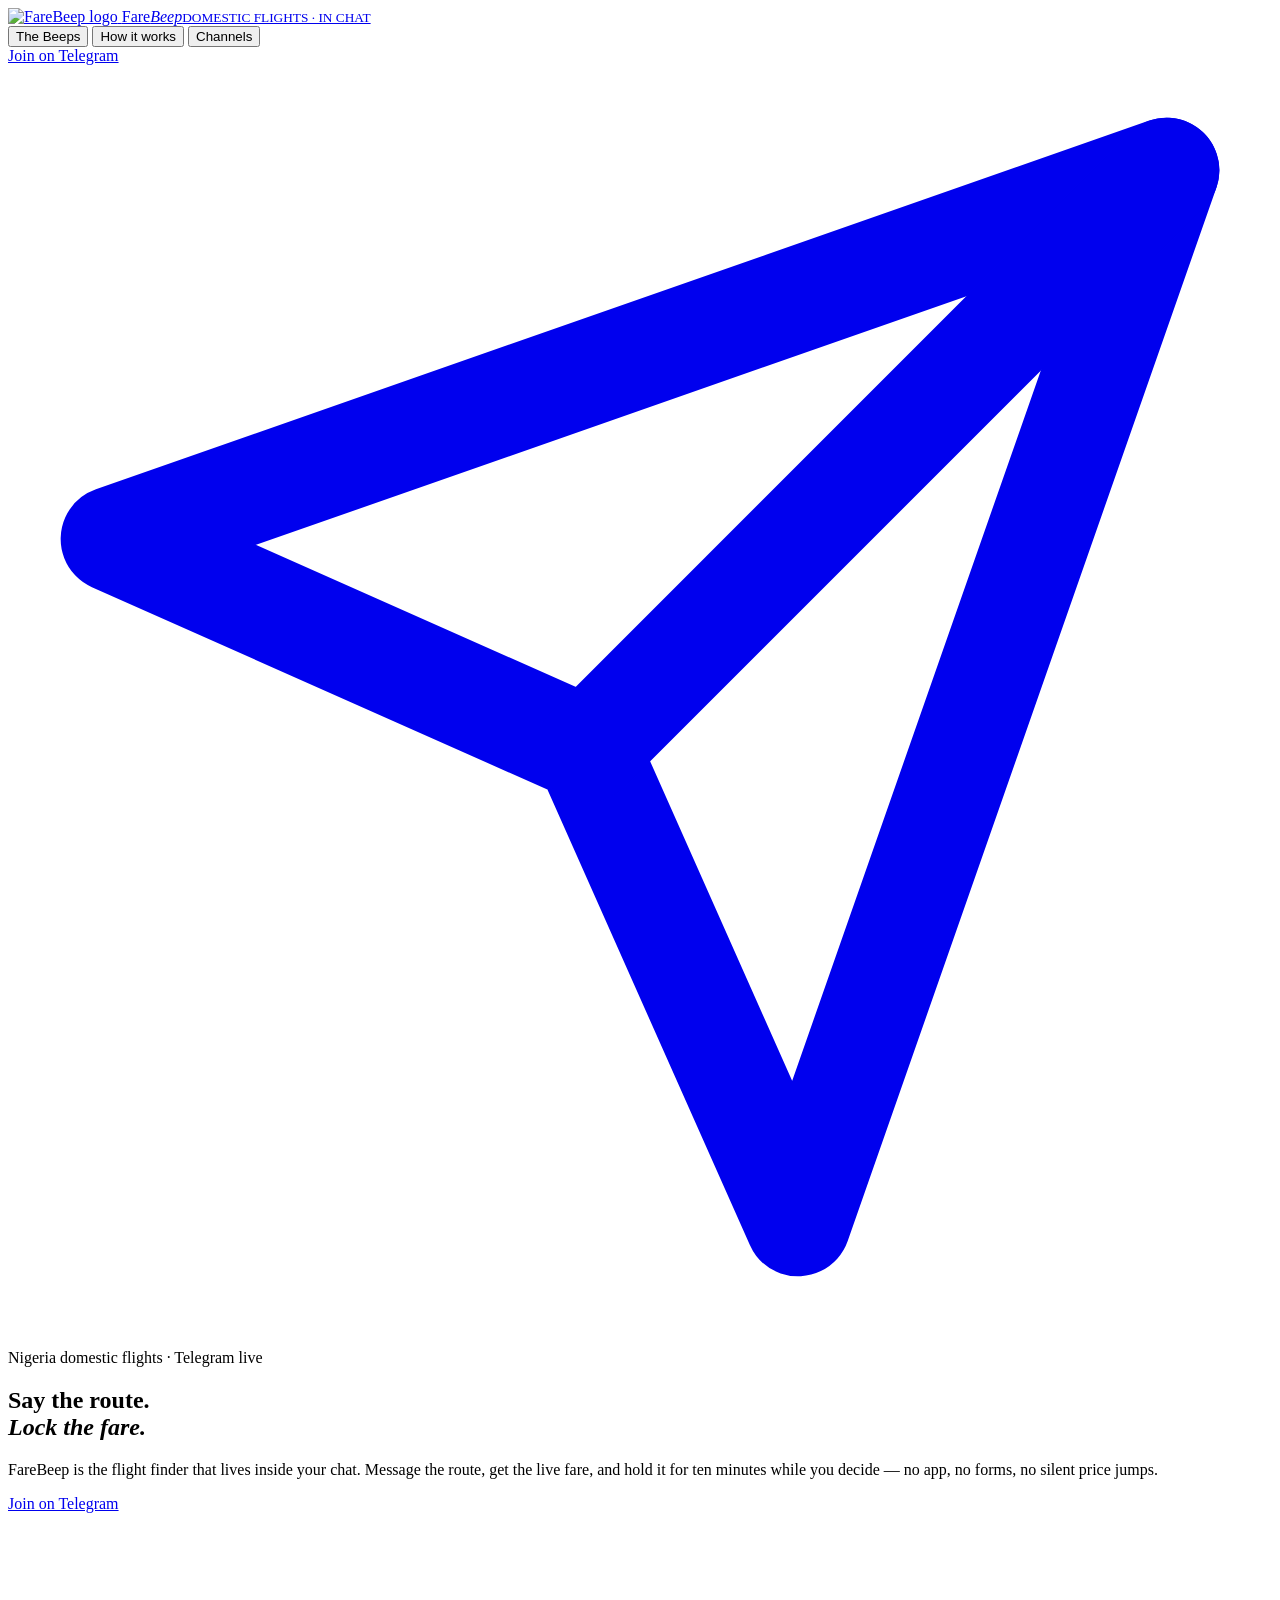
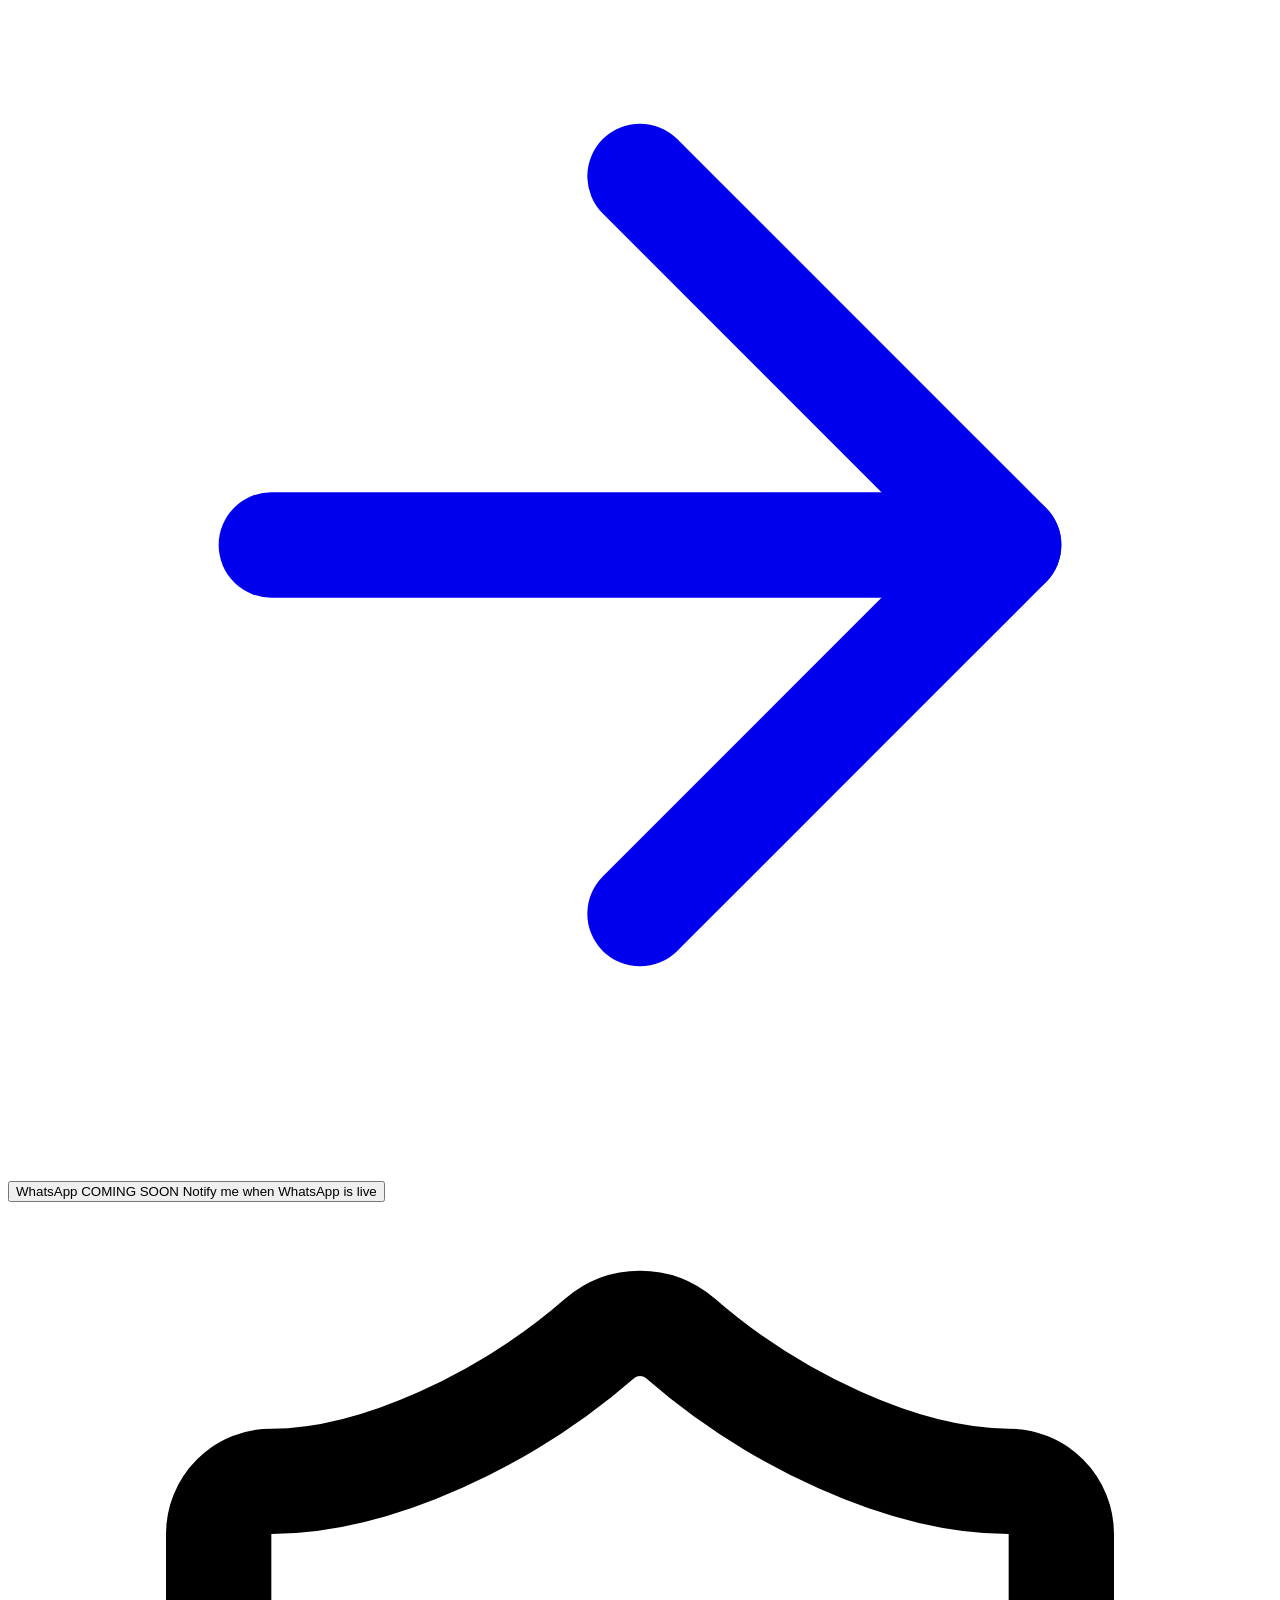
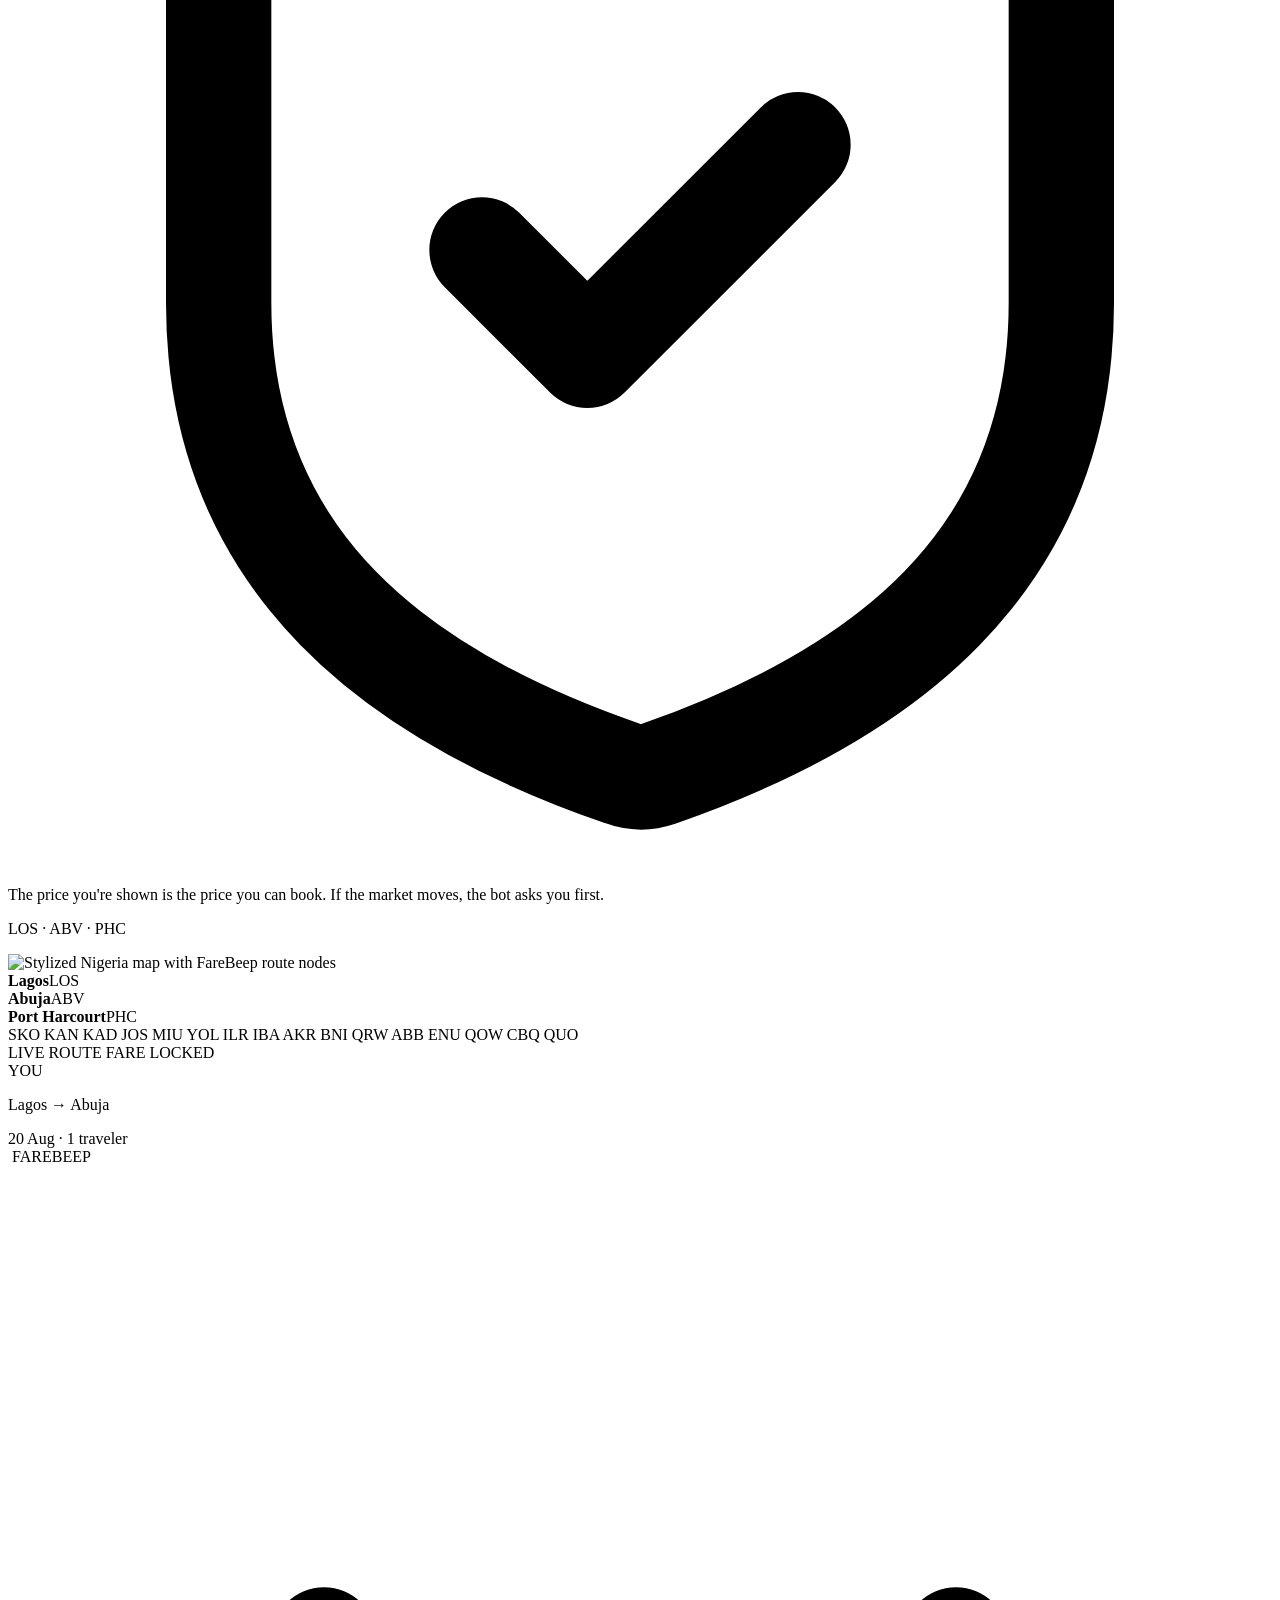
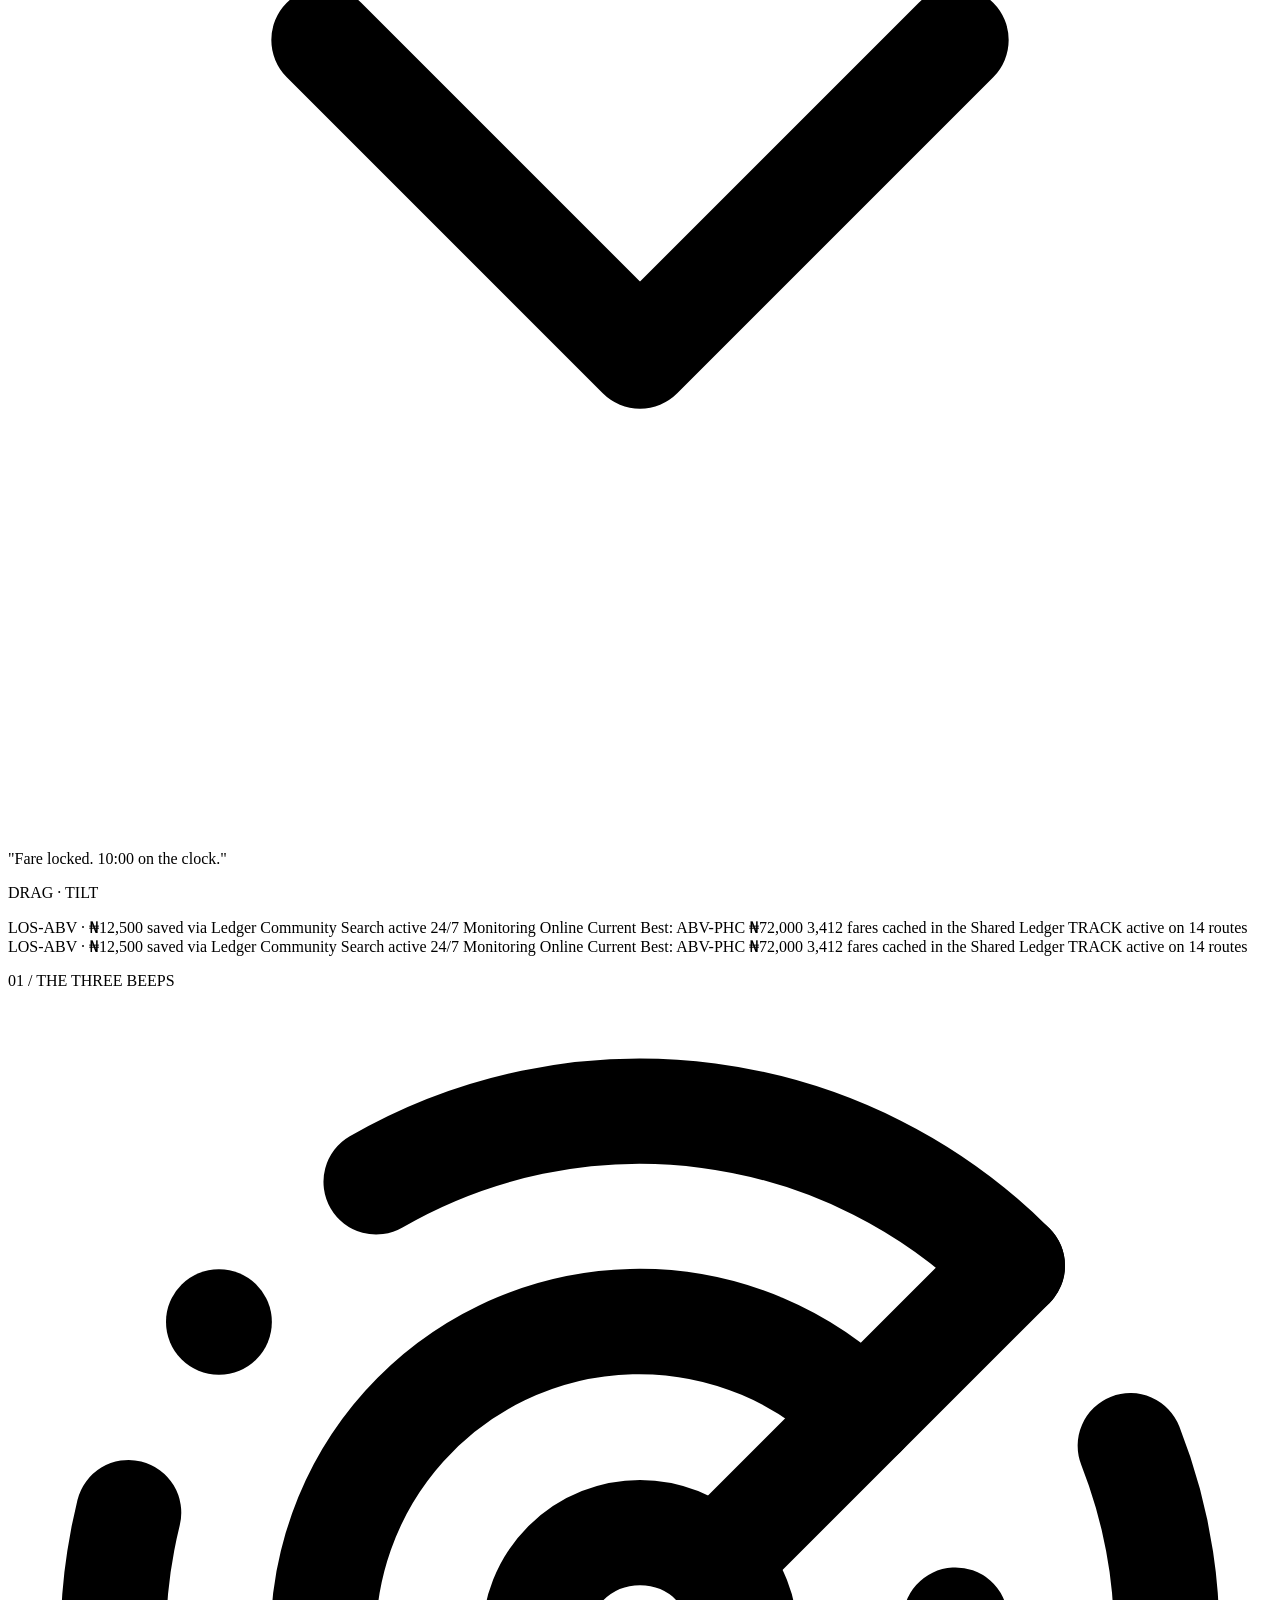
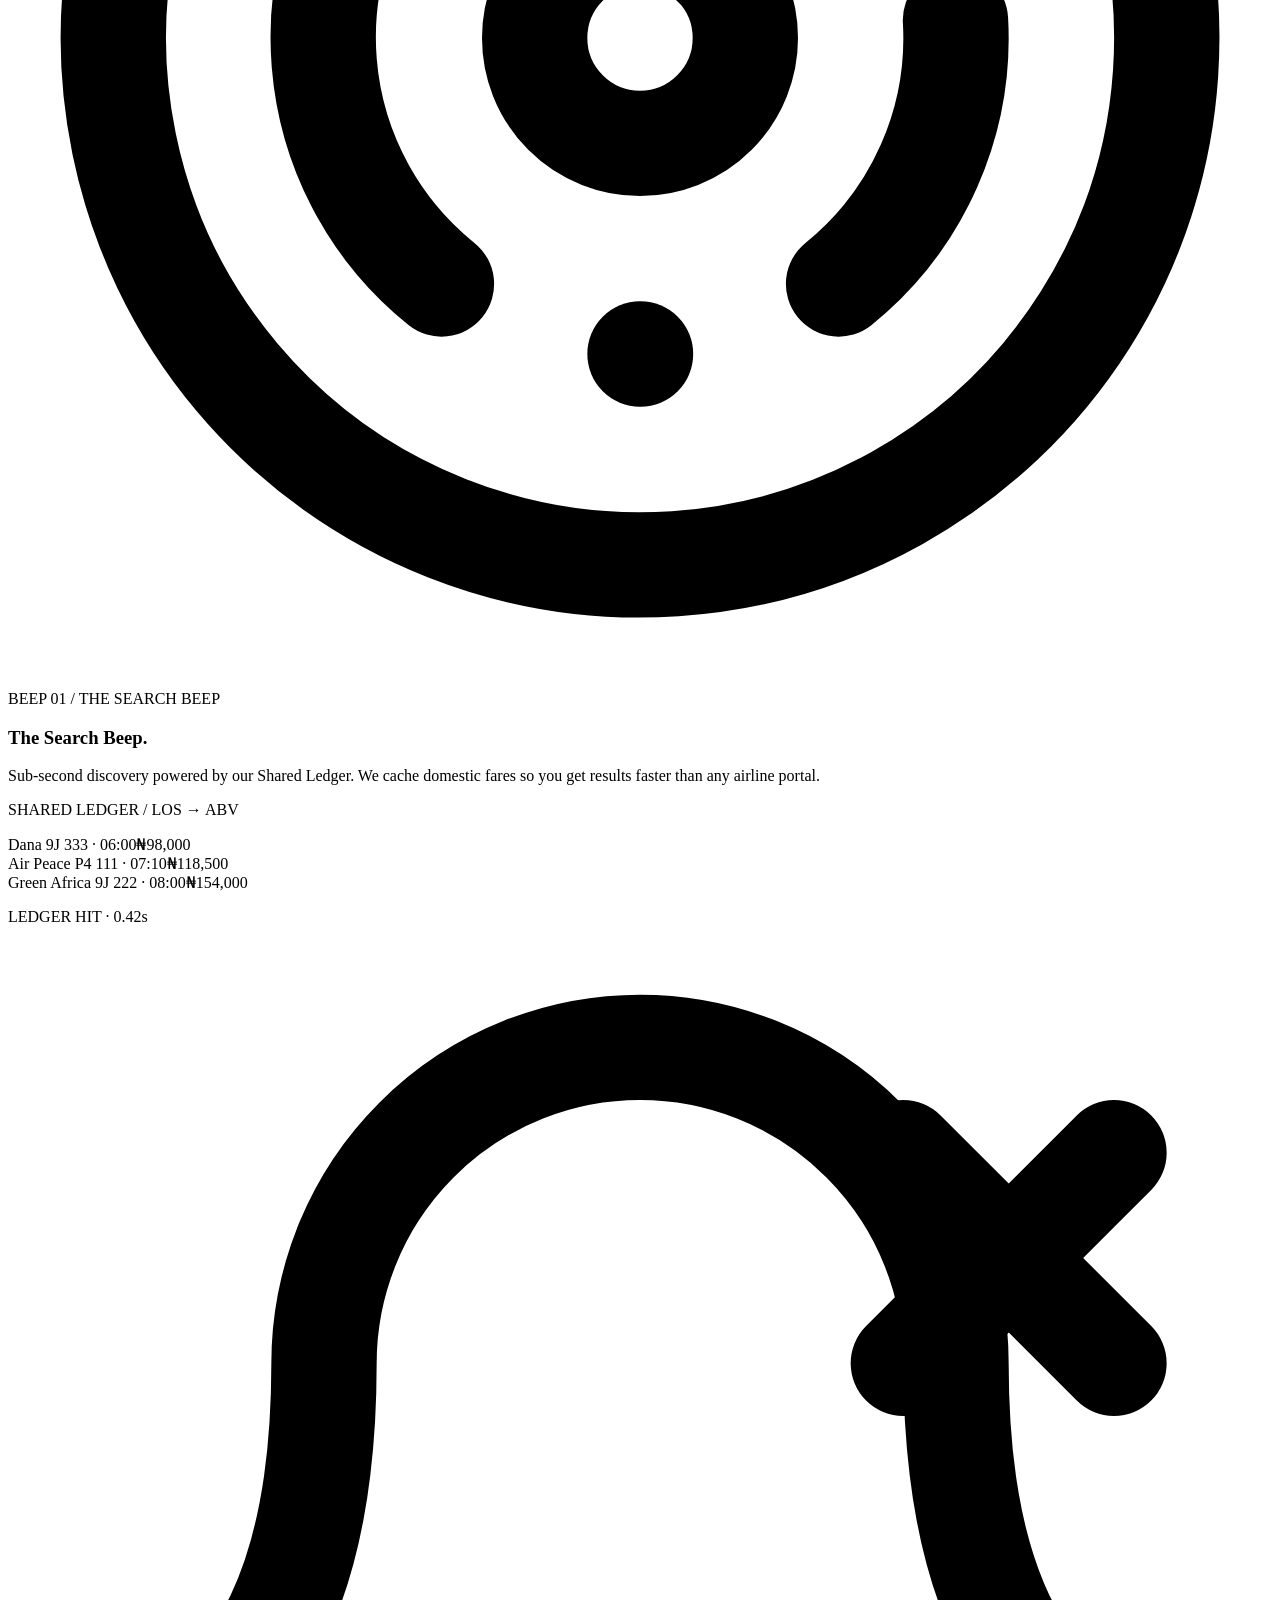
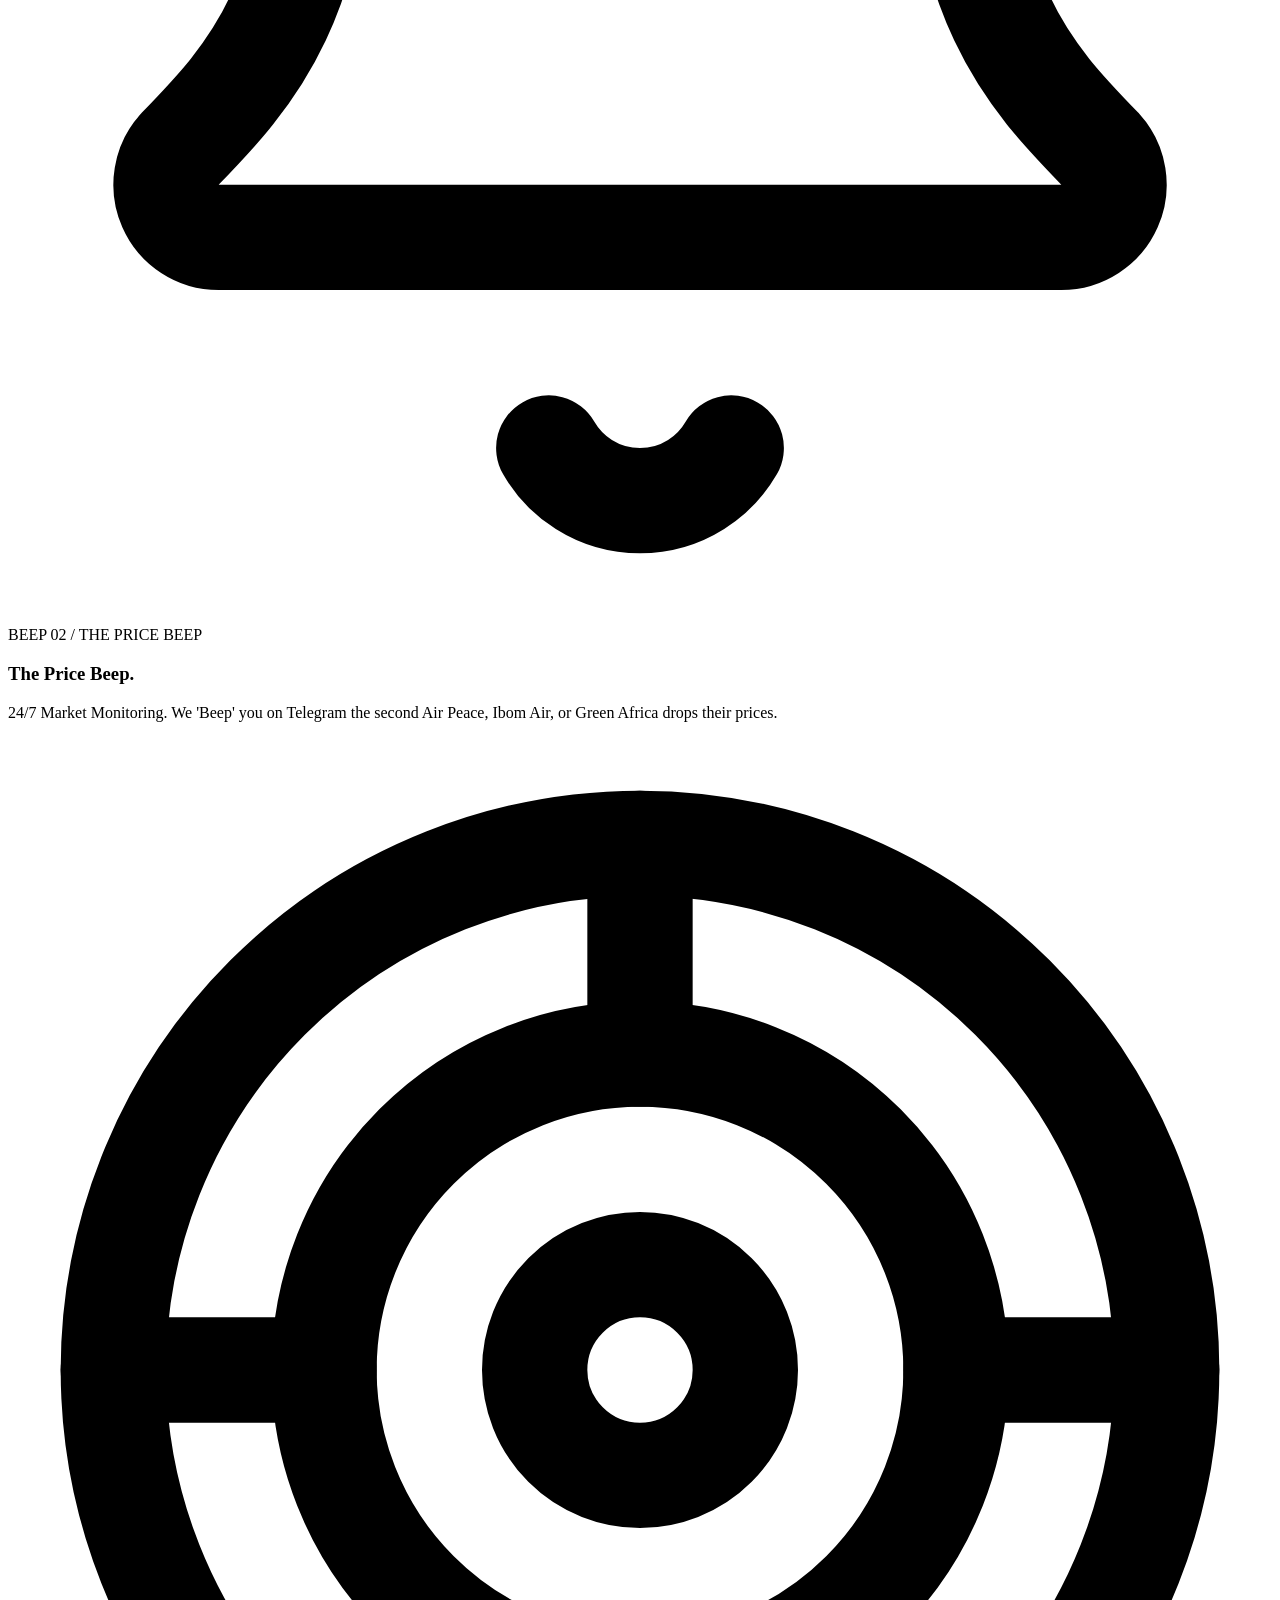
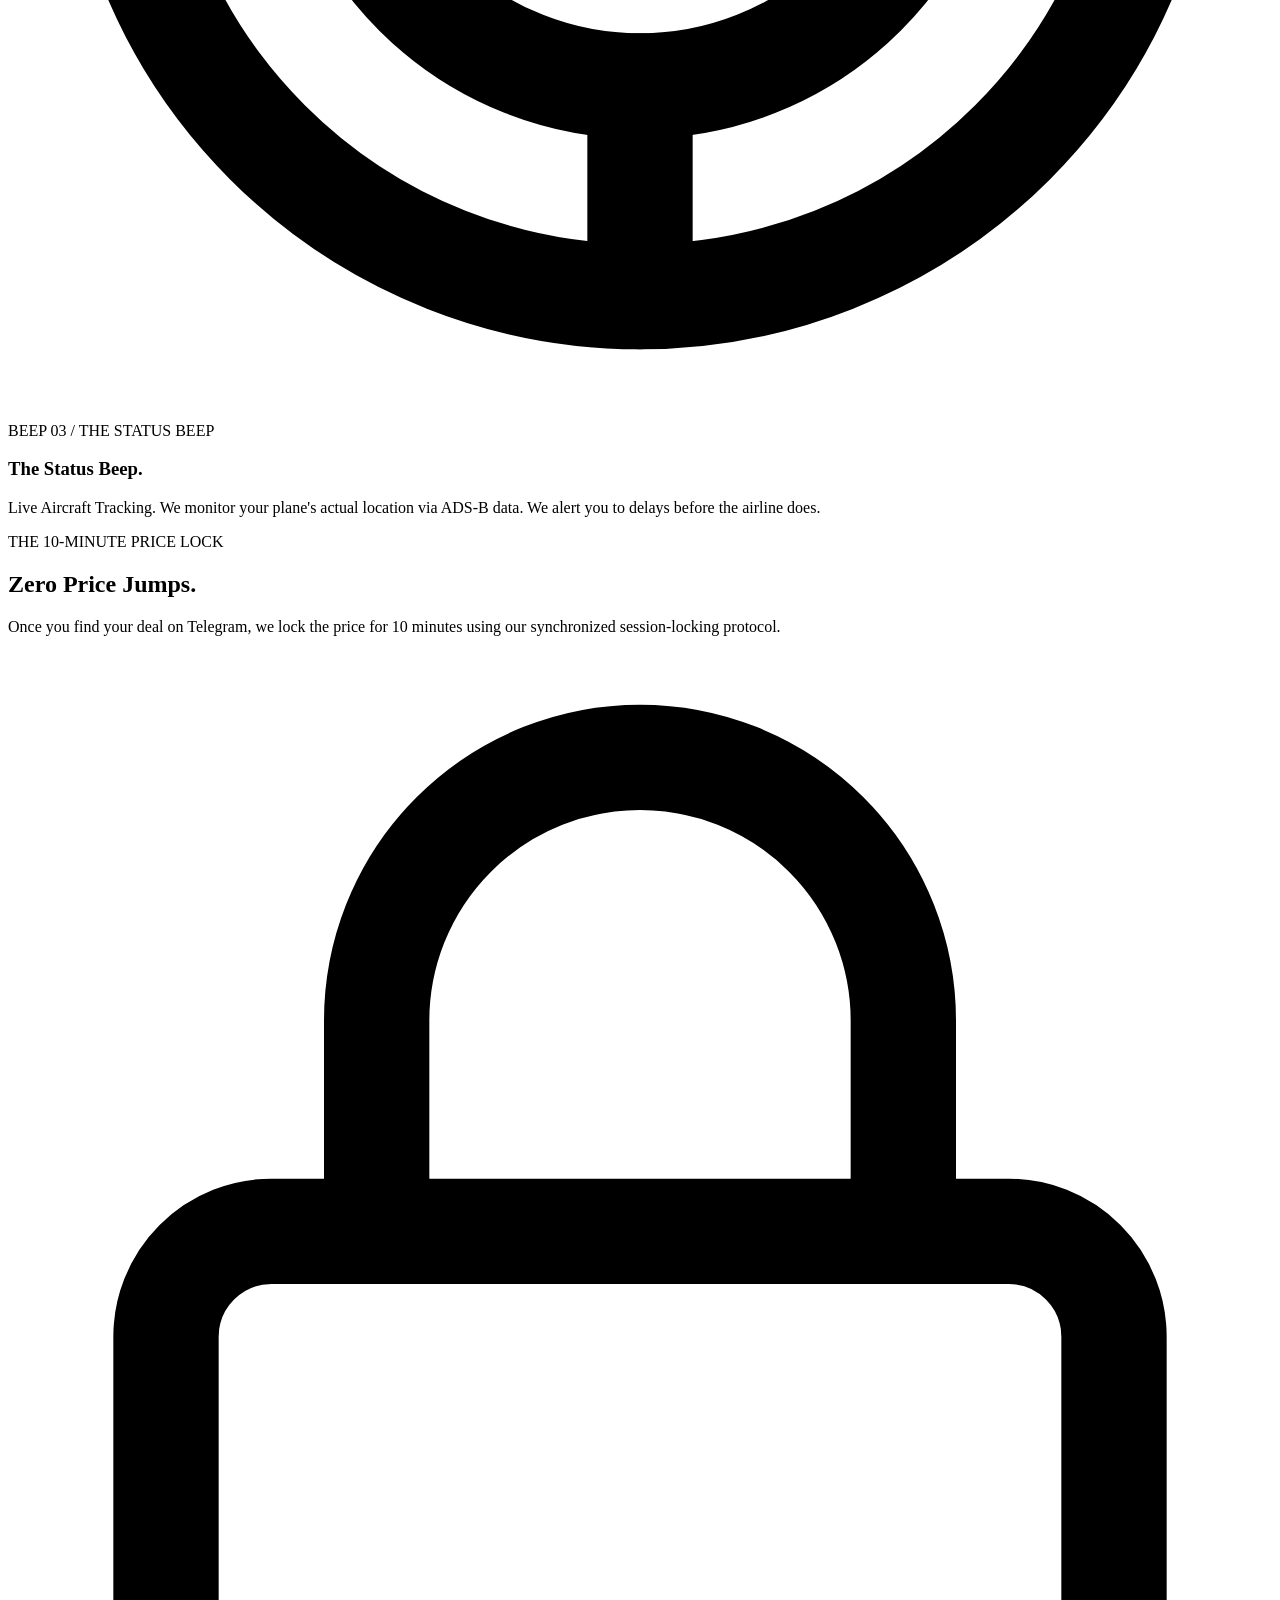
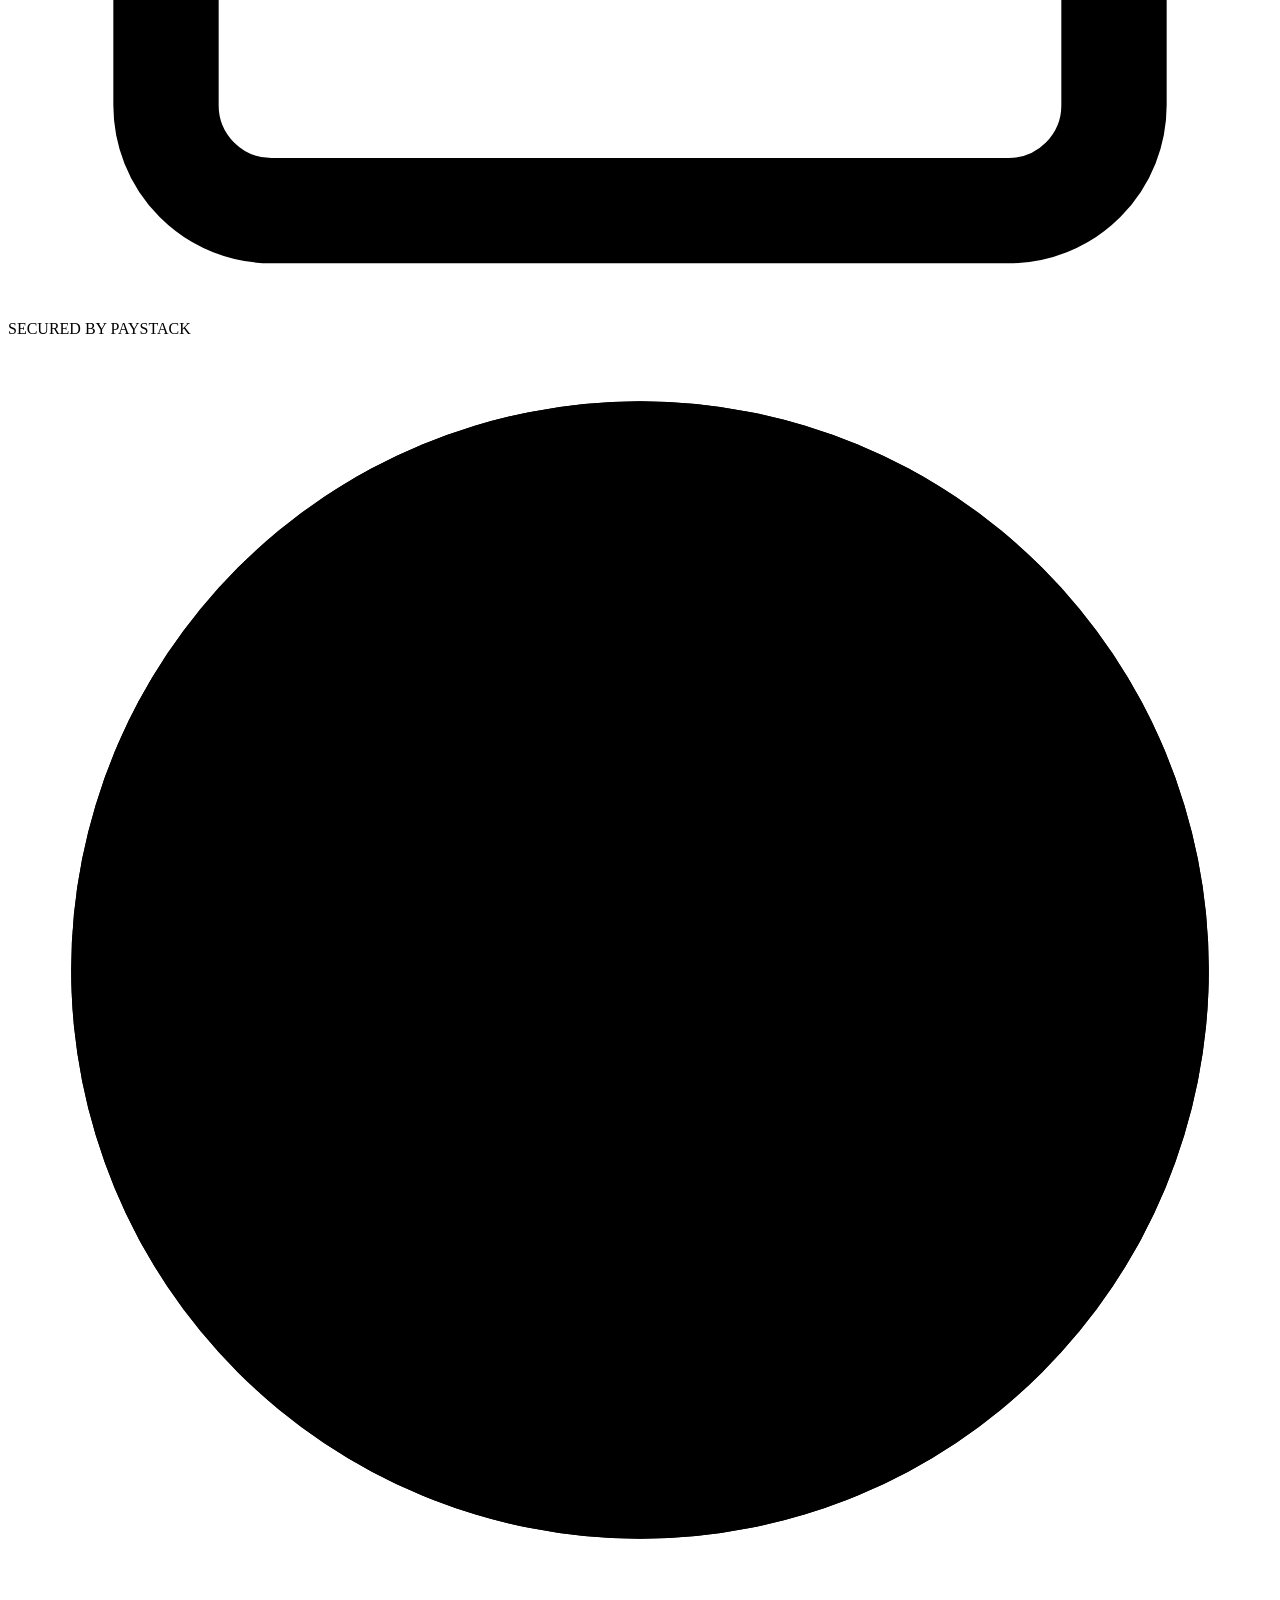
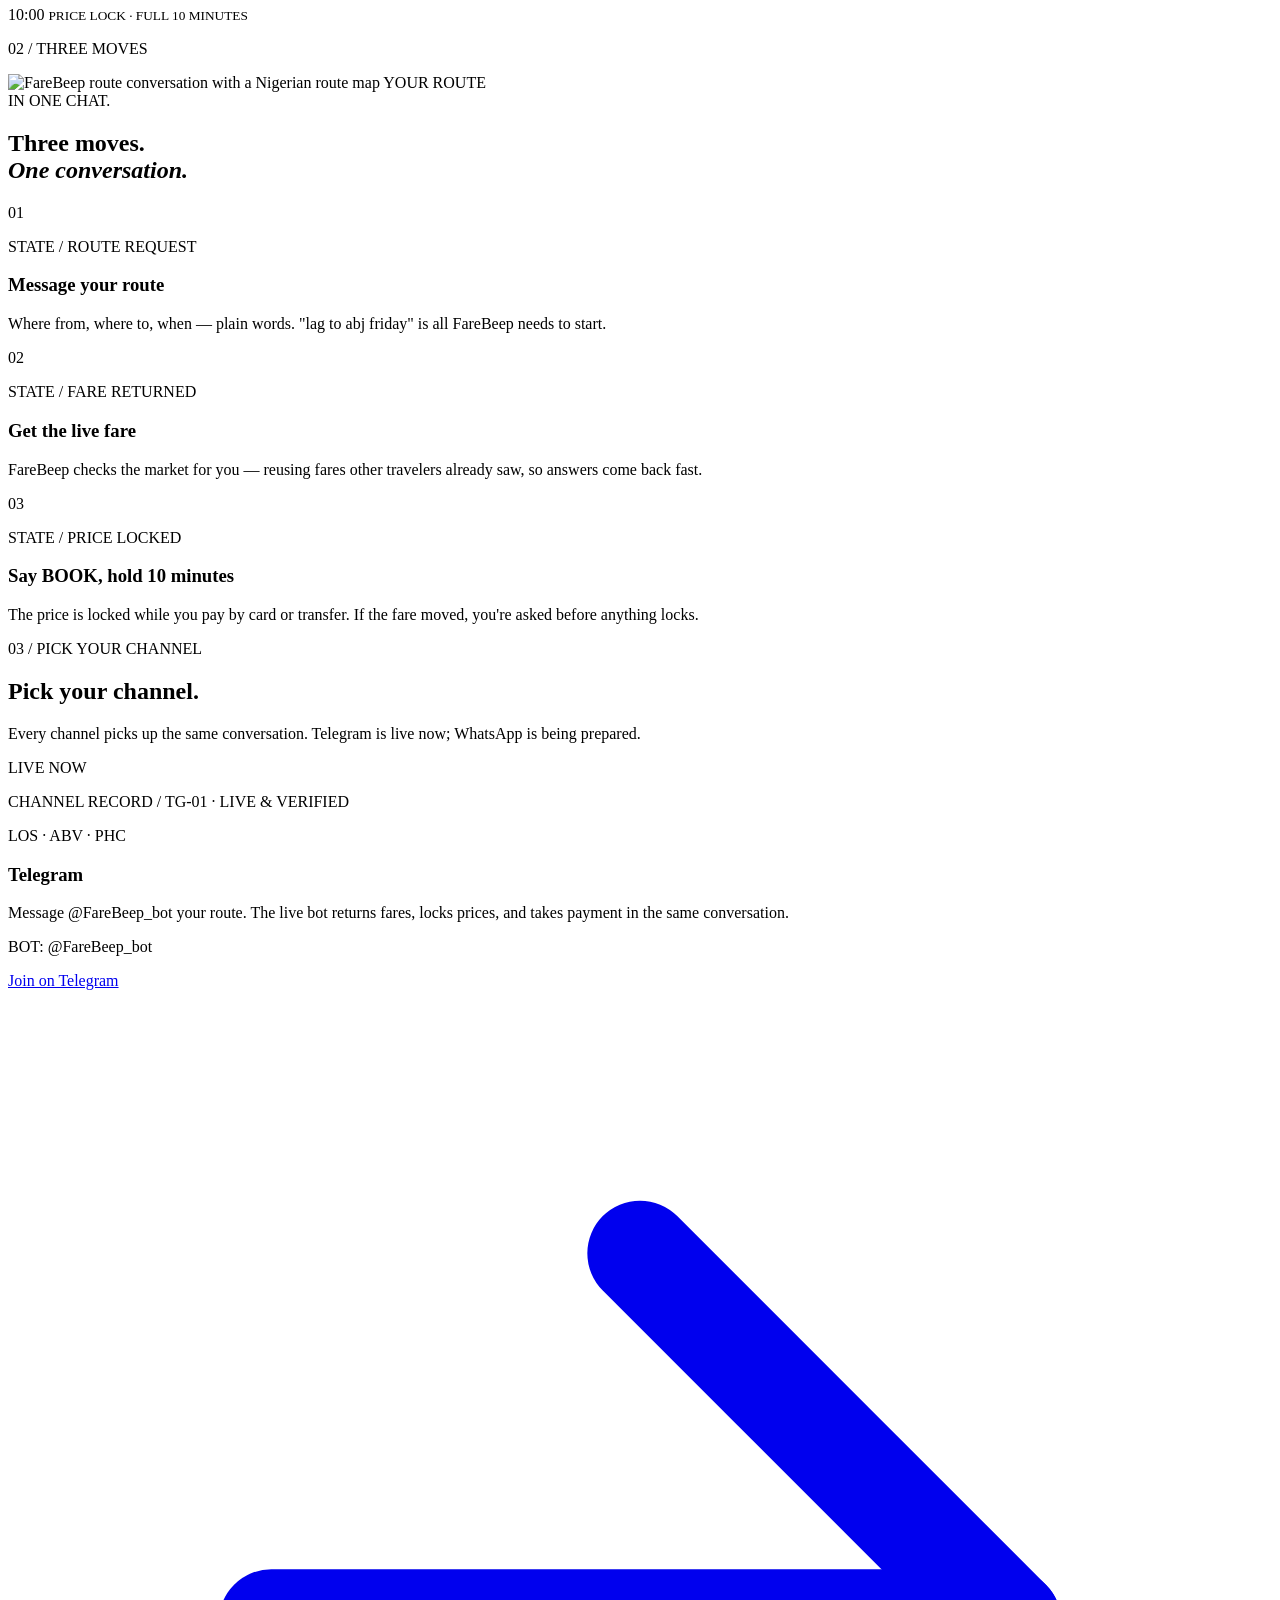
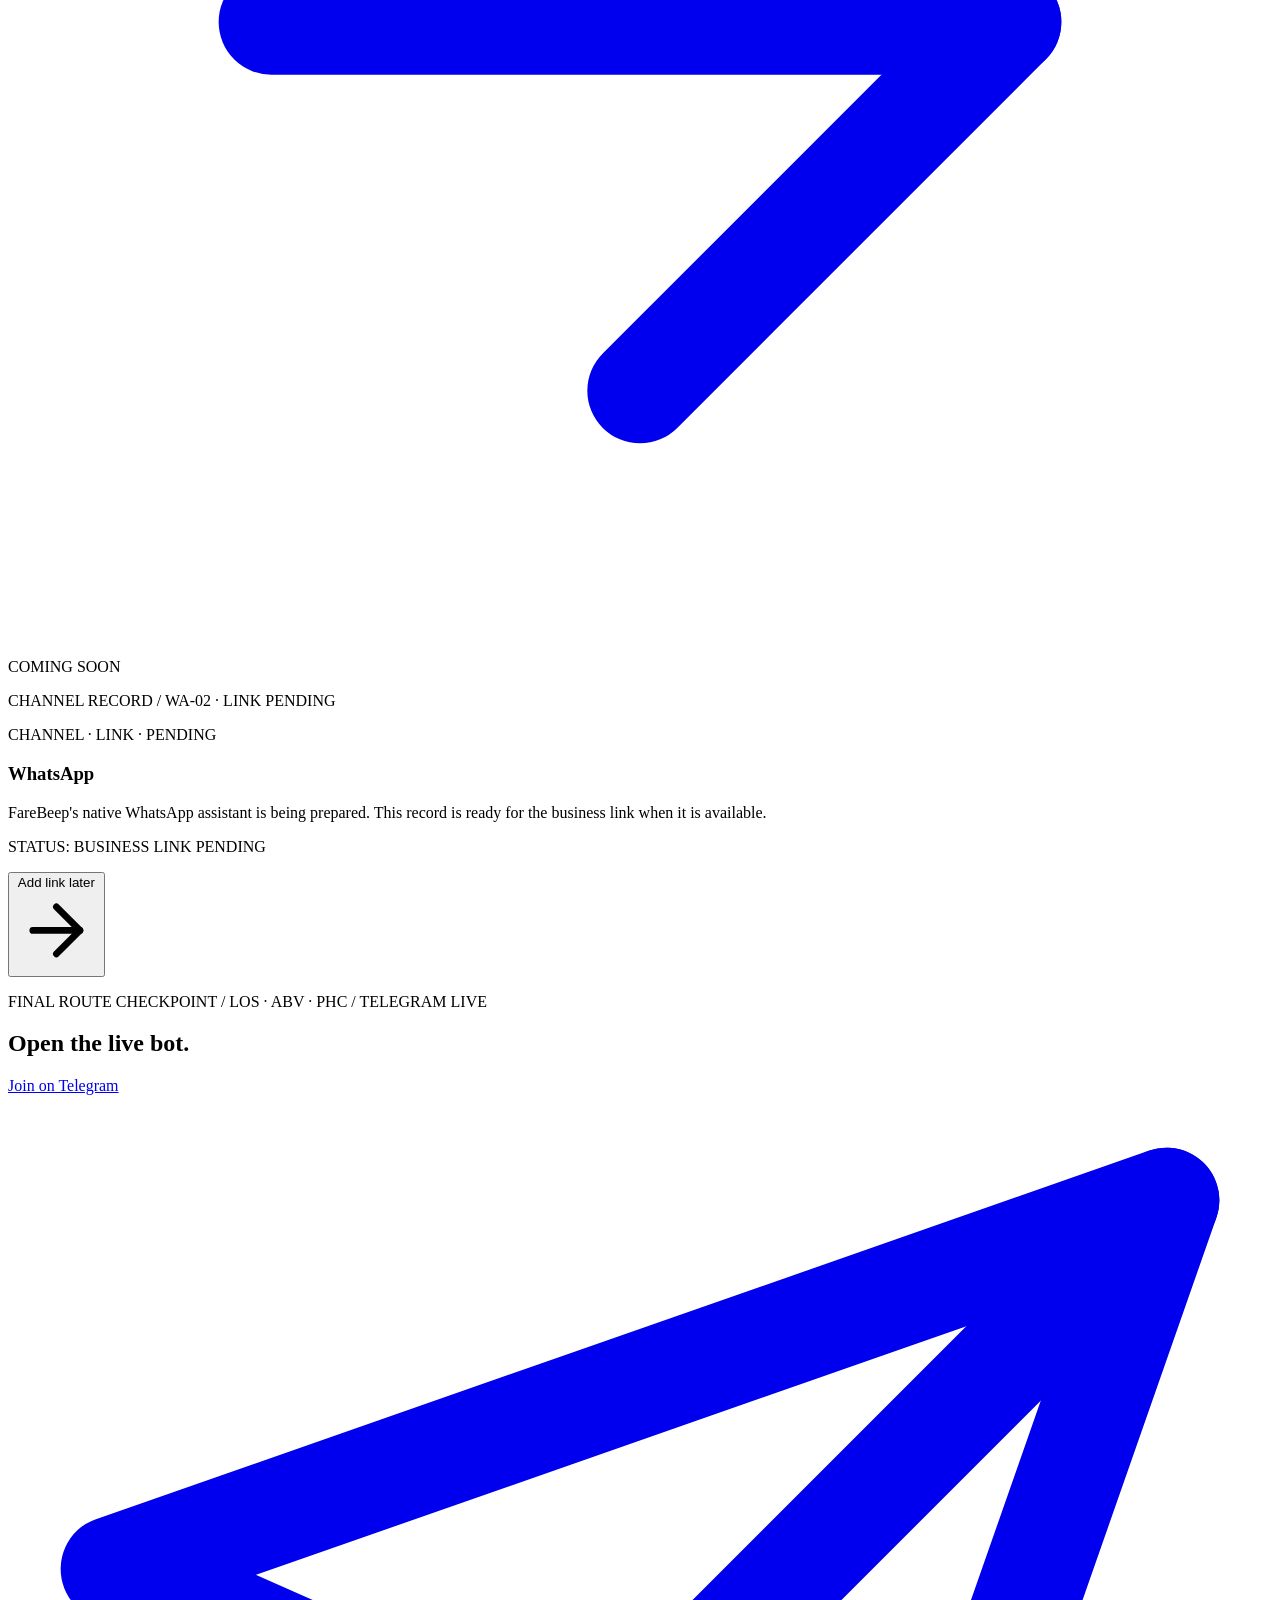
==== commit e8b3eddf: "background redesigned to match the Manus reference exactly - Shell: Manus-exact radial glows (orange" ====
--- a/FareBeep/web/index.html
+++ b/FareBeep/web/index.html
@@ -55,49 +55,49 @@
           <svg viewBox="0 0 24 24" fill="none" stroke="currentColor" stroke-width="2" stroke-linecap="round" stroke-linejoin="round"><path d="M20 13c0 5-3.5 7.5-7.66 8.95a1 1 0 0 1-.67-.01C7.5 20.5 4 18 4 13V6a1 1 0 0 1 1-1c2 0 4.5-1.2 6.24-2.72a1.17 1.17 0 0 1 1.52 0C14.51 3.81 17 5 19 5a1 1 0 0 1 1 1z"/><path d="m9 12 2 2 4-4"/></svg>
           The price you're shown is the price you can book. If the market moves, the bot asks you first.
         </p>
-        <p class="hero-route-register">LOS · ABV · PHC</p>
+        <p class="hero-route-register"><i></i>LOS · ABV · PHC</p>
       </div>
 
       <div class="hero-art" id="hero-art" aria-label="Interactive spatial scene of a stylized Nigeria map with every FareBeep route node">
-        <div class="art-frame" id="art-frame">
-          <img class="spatial-map" src="/assets/map.webp" alt="Stylized Nigeria map with FareBeep route nodes" draggable="false">
-          <div class="chip chip-los"><b>Lagos</b><span>LOS</span></div>
-          <div class="chip chip-abv"><b>Abuja</b><span>ABV</span></div>
-          <div class="chip chip-phc"><b>Port Harcourt</b><span>PHC</span></div>
-          <span class="pin pin-sko" title="Sokoto">SKO</span>
-          <span class="pin pin-kan" title="Kano">KAN</span>
-          <span class="pin pin-kad" title="Kaduna">KAD</span>
-          <span class="pin pin-jos" title="Jos">JOS</span>
-          <span class="pin pin-miu" title="Maiduguri">MIU</span>
-          <span class="pin pin-yol" title="Yola">YOL</span>
-          <span class="pin pin-ilr" title="Ilorin">ILR</span>
-          <span class="pin pin-iba" title="Ibadan">IBA</span>
-          <span class="pin pin-akr" title="Akure">AKR</span>
-          <span class="pin pin-bni" title="Benin City">BNI</span>
-          <span class="pin pin-qrw" title="Warri">QRW</span>
-          <span class="pin pin-abb" title="Asaba">ABB</span>
-          <span class="pin pin-enu" title="Enugu">ENU</span>
-          <span class="pin pin-qow" title="Owerri">QOW</span>
-          <span class="pin pin-cbq" title="Calabar">CBQ</span>
-          <span class="pin pin-quo" title="Uyo">QUO</span>
-          <div class="chat-orbital">
-            <div class="chat-row"><span class="who who-you">YOU</span><p>Lagos → Abuja</p></div>
-            <div class="chat-meta">20 Aug · 1 traveler</div>
-          </div>
-          <div class="beep-card">
-            <div class="beep-head">
-              <img class="brand-mark" src="/assets/logo.webp" alt="">
-              <span>FAREBEEP</span>
-              <svg class="chev" viewBox="0 0 24 24" fill="none" stroke="currentColor" stroke-width="2" stroke-linecap="round" stroke-linejoin="round"><path d="m6 9 6 6 6-6"/></svg>
-            </div>
-            <p>"Fare locked. 10:00 on the clock."</p>
-          </div>
-          <div class="scene-key">
-            <span class="key-dot key-live"></span>LIVE ROUTE
-            <span class="key-dot key-lock"></span>FARE LOCKED
-          </div>
-          <p class="scene-hint">DRAG THE MAP · TILT</p>
-        </div>
+        <span class="art-orbit orbit-one" aria-hidden="true"></span>
+        <span class="art-orbit orbit-two" aria-hidden="true"></span>
+        <img class="spatial-map" src="/assets/map.webp" alt="Stylized Nigeria map with FareBeep route nodes" draggable="false">
+        <div class="chip chip-los"><b>Lagos</b><span>LOS</span></div>
+        <div class="chip chip-abv"><b>Abuja</b><span>ABV</span></div>
+        <div class="chip chip-phc"><b>Port Harcourt</b><span>PHC</span></div>
+        <span class="pin pin-sko" title="Sokoto">SKO</span>
+        <span class="pin pin-kan" title="Kano">KAN</span>
+        <span class="pin pin-kad" title="Kaduna">KAD</span>
+        <span class="pin pin-jos" title="Jos">JOS</span>
+        <span class="pin pin-miu" title="Maiduguri">MIU</span>
+        <span class="pin pin-yol" title="Yola">YOL</span>
+        <span class="pin pin-ilr" title="Ilorin">ILR</span>
+        <span class="pin pin-iba" title="Ibadan">IBA</span>
+        <span class="pin pin-akr" title="Akure">AKR</span>
+        <span class="pin pin-bni" title="Benin City">BNI</span>
+        <span class="pin pin-qrw" title="Warri">QRW</span>
+        <span class="pin pin-abb" title="Asaba">ABB</span>
+        <span class="pin pin-enu" title="Enugu">ENU</span>
+        <span class="pin pin-qow" title="Owerri">QOW</span>
+        <span class="pin pin-cbq" title="Calabar">CBQ</span>
+        <span class="pin pin-quo" title="Uyo">QUO</span>
+        <div class="route-key">
+          <span><i></i>LIVE ROUTE</span>
+          <span><i></i>FARE LOCKED</span>
+        </div>
+        <div class="chat-orbital">
+          <div class="chat-row"><span class="who who-you">YOU</span><p>Lagos → Abuja</p></div>
+          <div class="chat-meta">20 Aug · 1 traveler</div>
+        </div>
+        <div class="beep-card">
+          <div class="beep-head">
+            <img class="brand-mark" src="/assets/logo.webp" alt="">
+            <span>FAREBEEP</span>
+            <svg class="chev" viewBox="0 0 24 24" fill="none" stroke="currentColor" stroke-width="2" stroke-linecap="round" stroke-linejoin="round"><path d="m6 9 6 6 6-6"/></svg>
+          </div>
+          <p>"Fare locked. 10:00 on the clock."</p>
+        </div>
+        <p class="scene-hint"><i></i>DRAG · TILT</p>
       </div>
 
       <div class="ledger-ticker" aria-hidden="true">
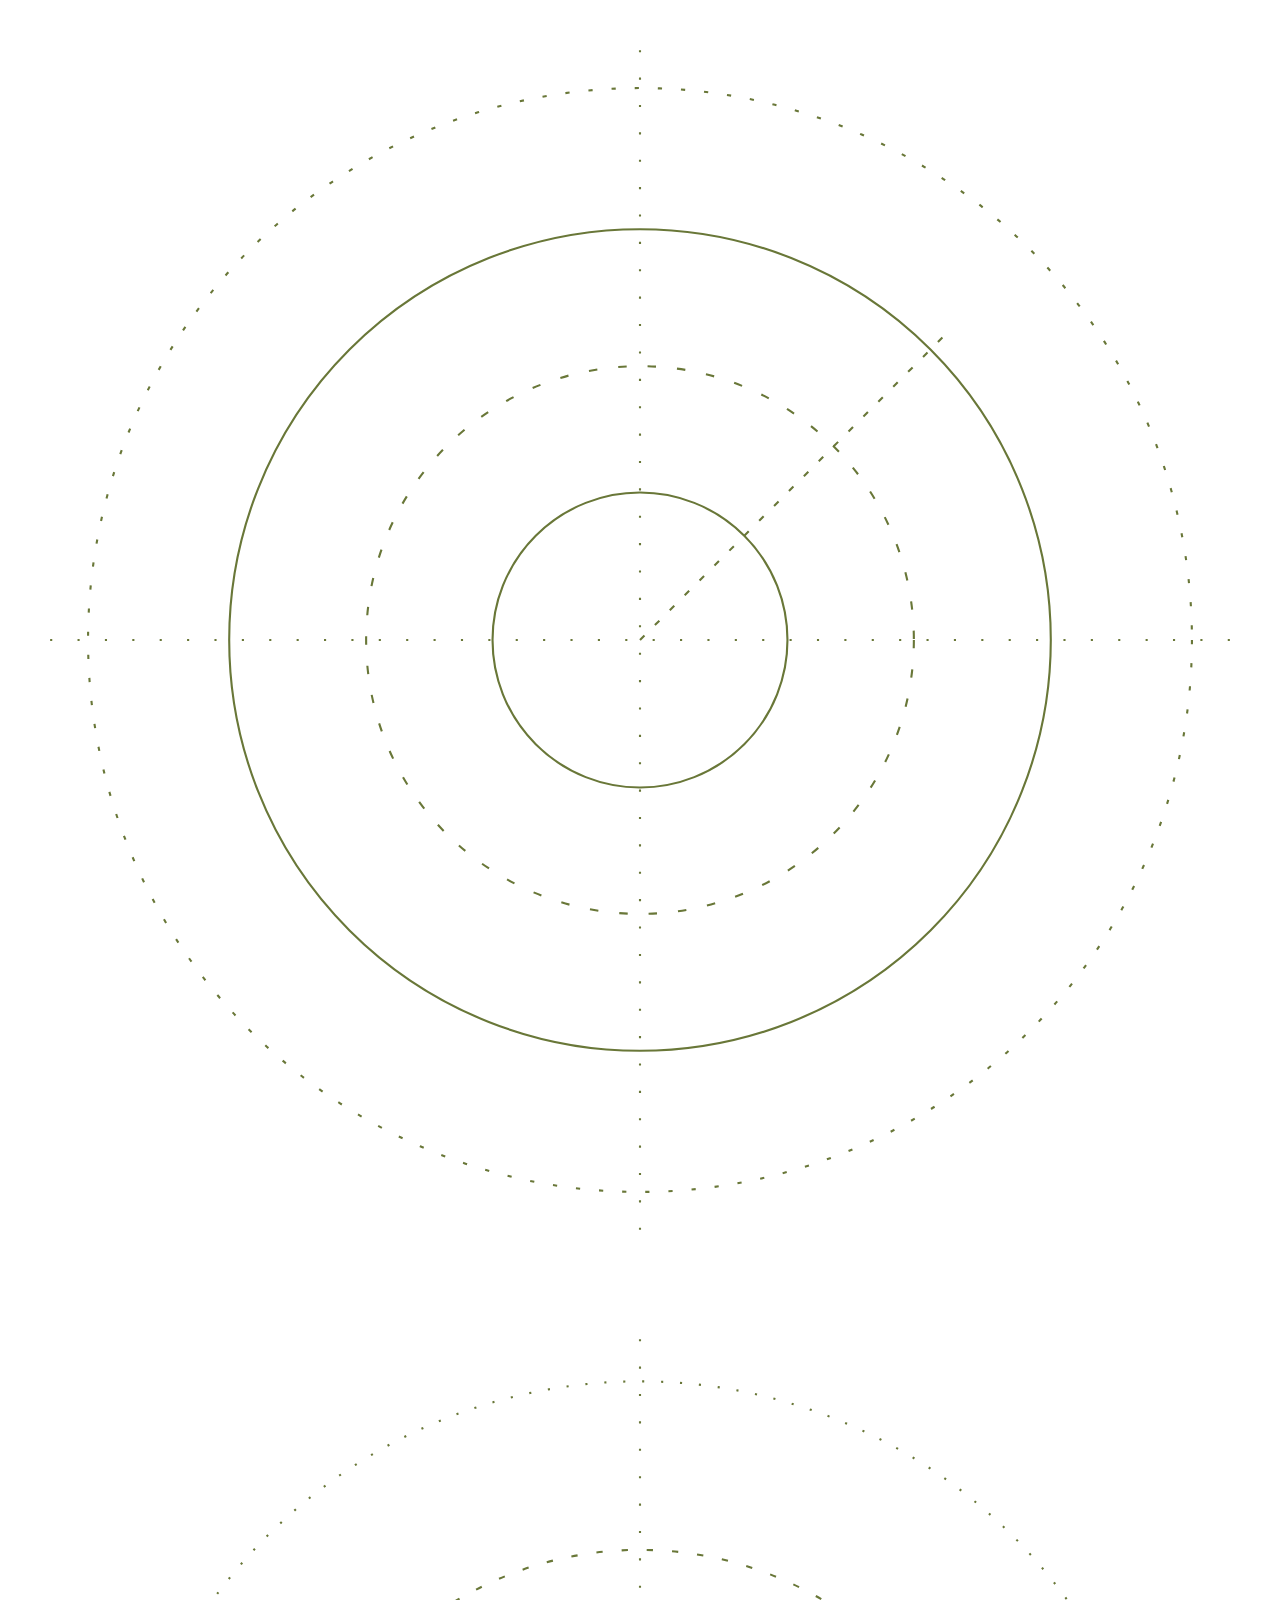
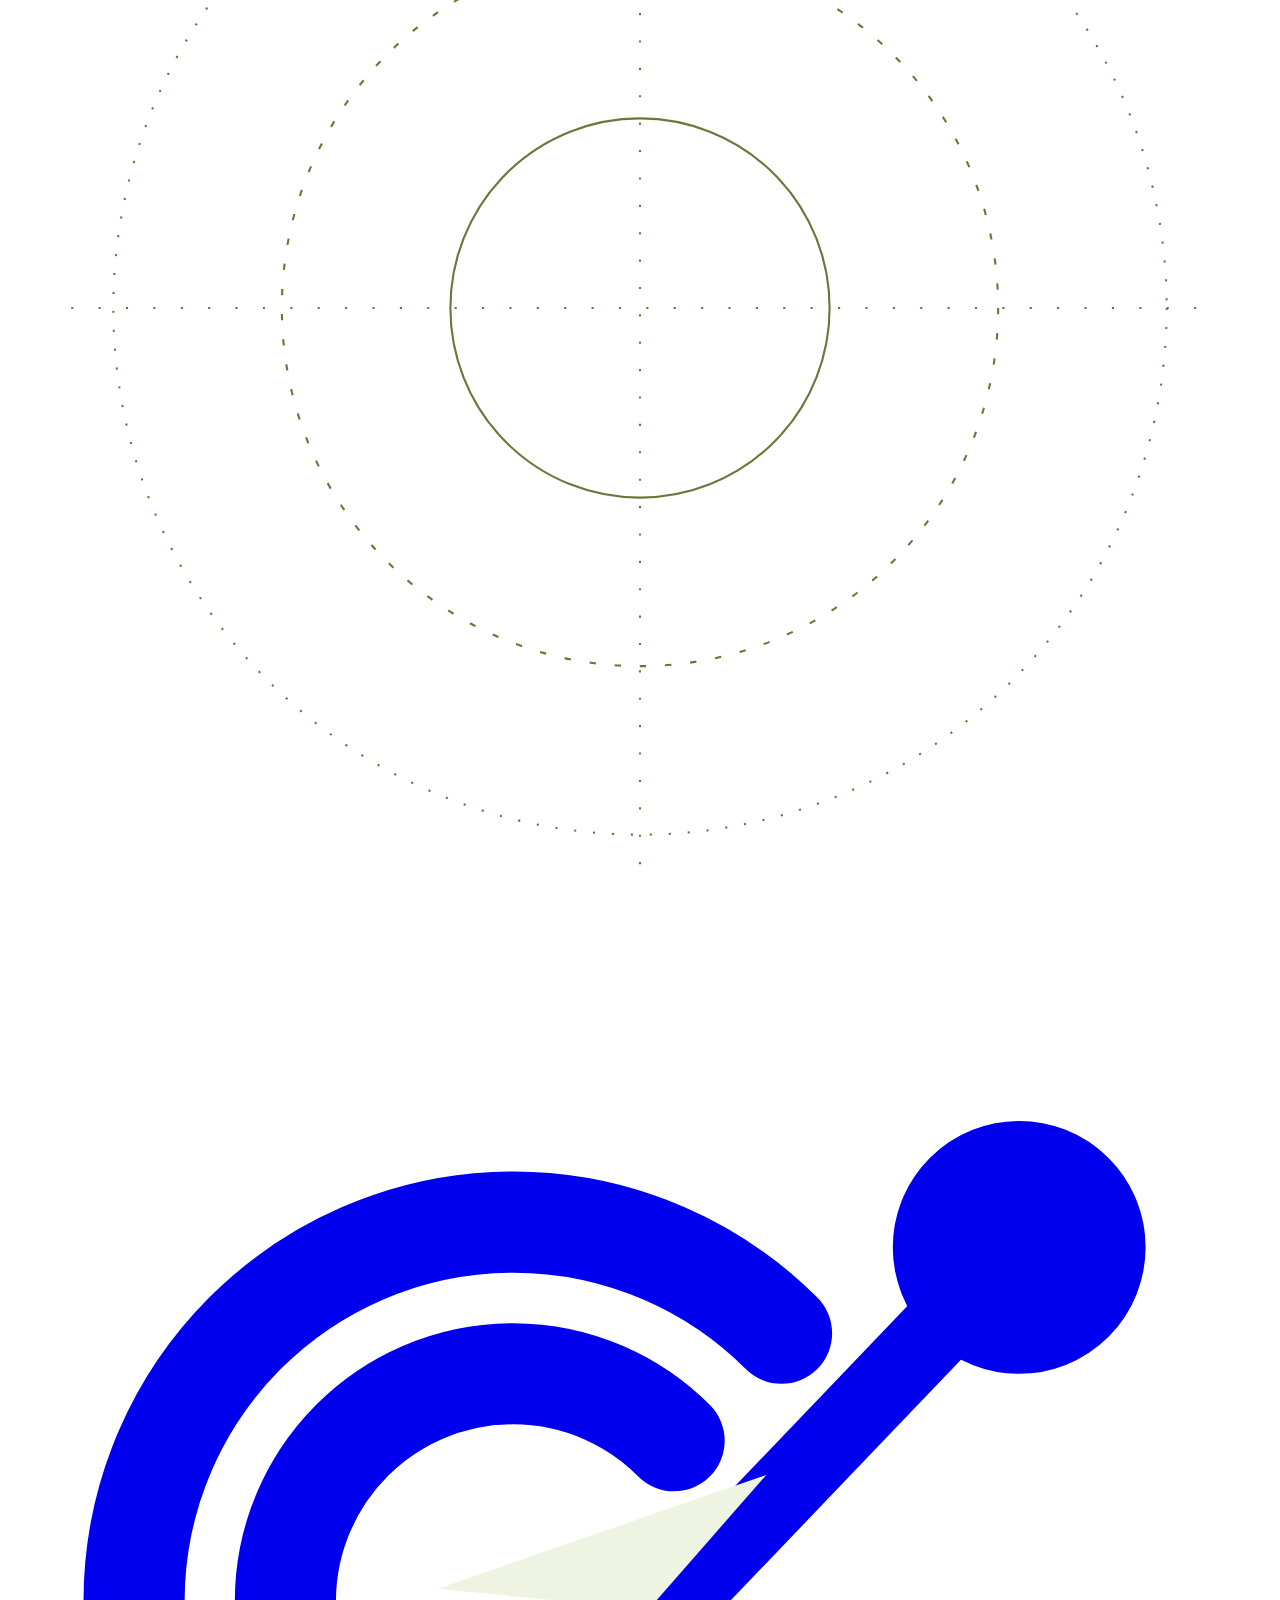
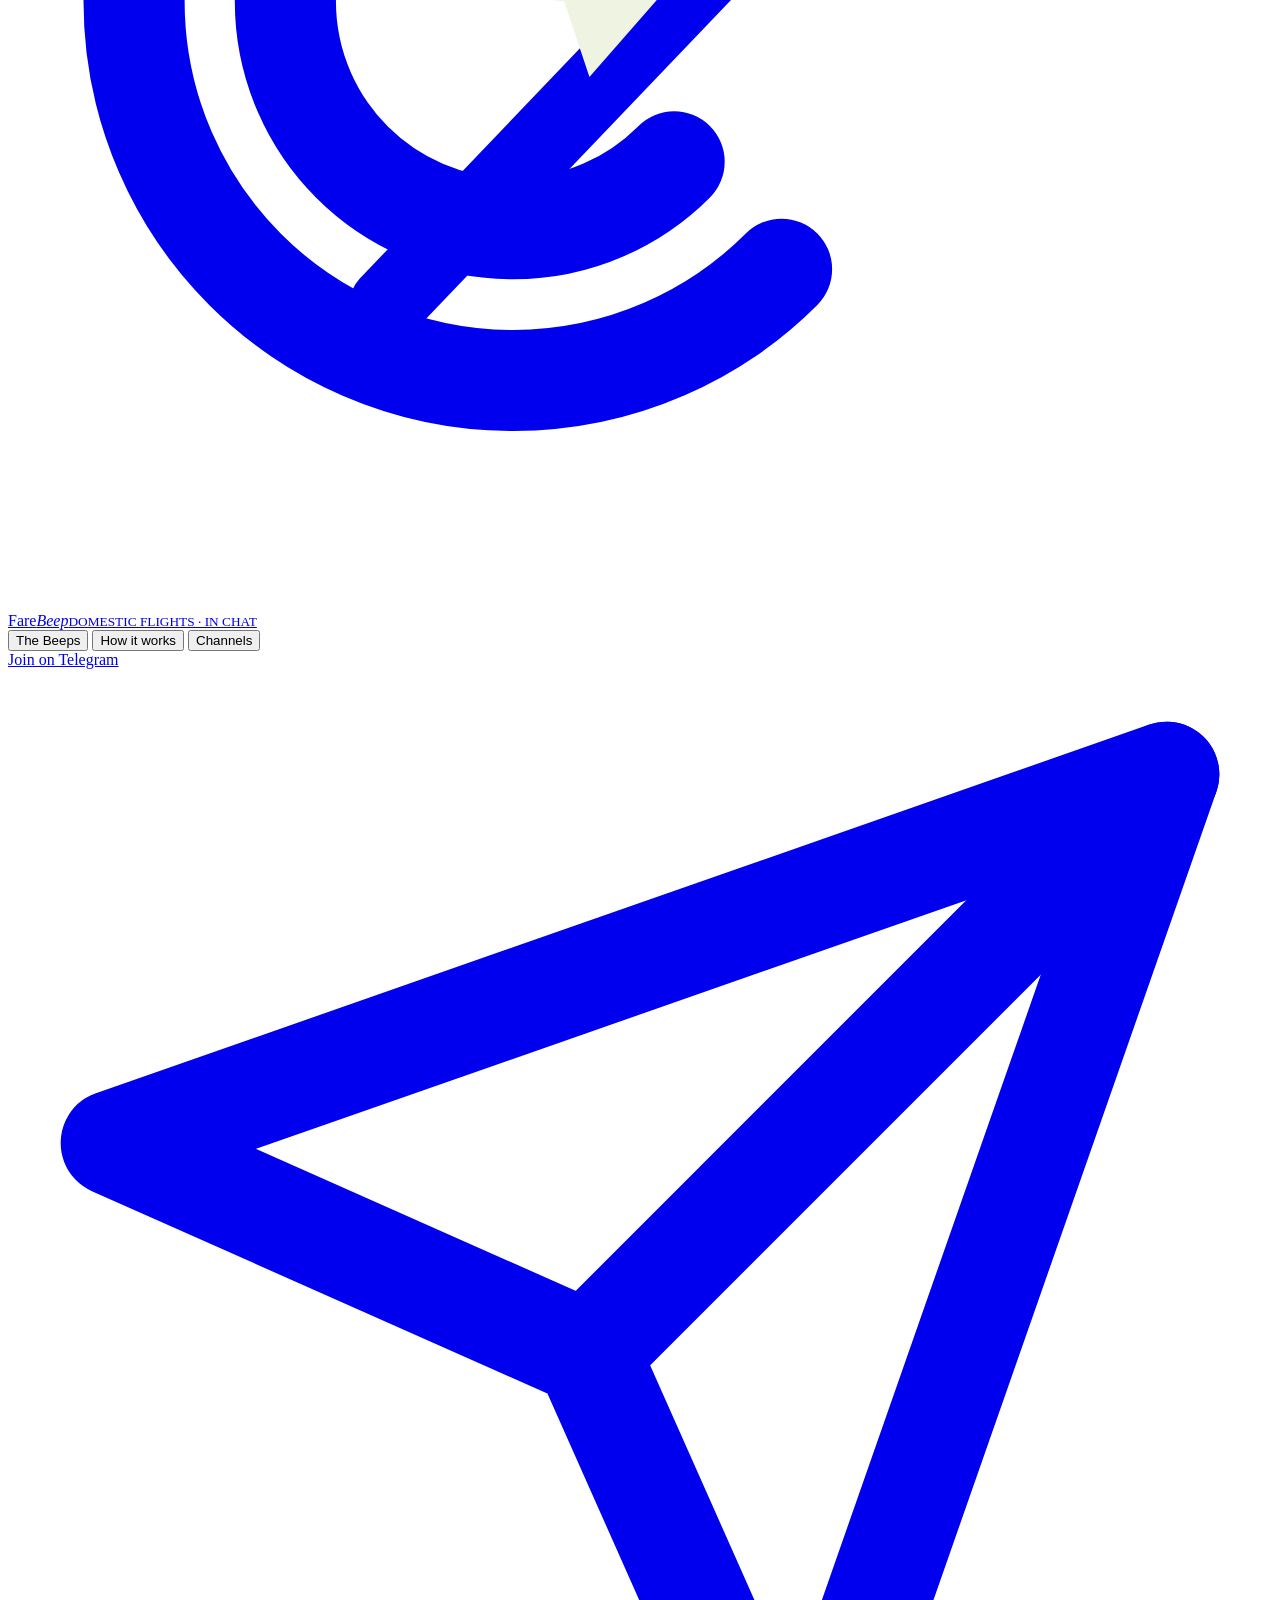
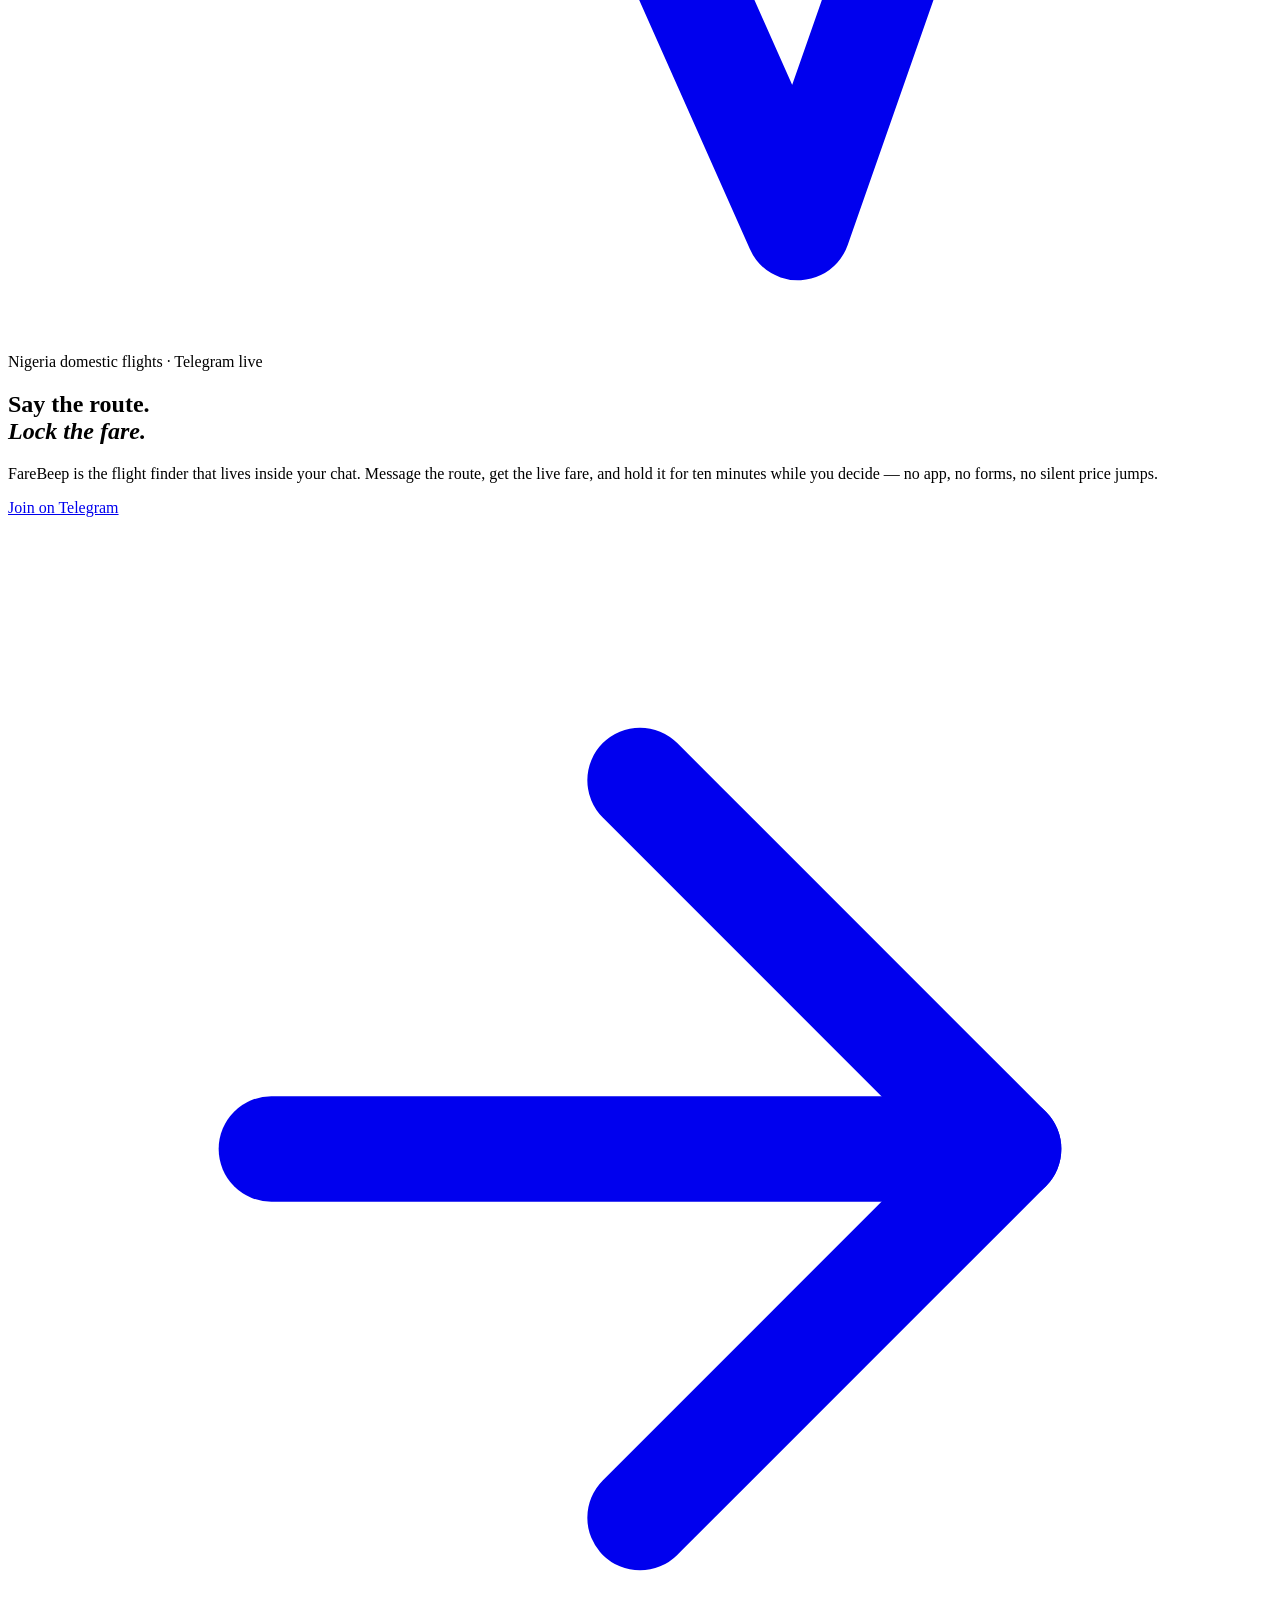
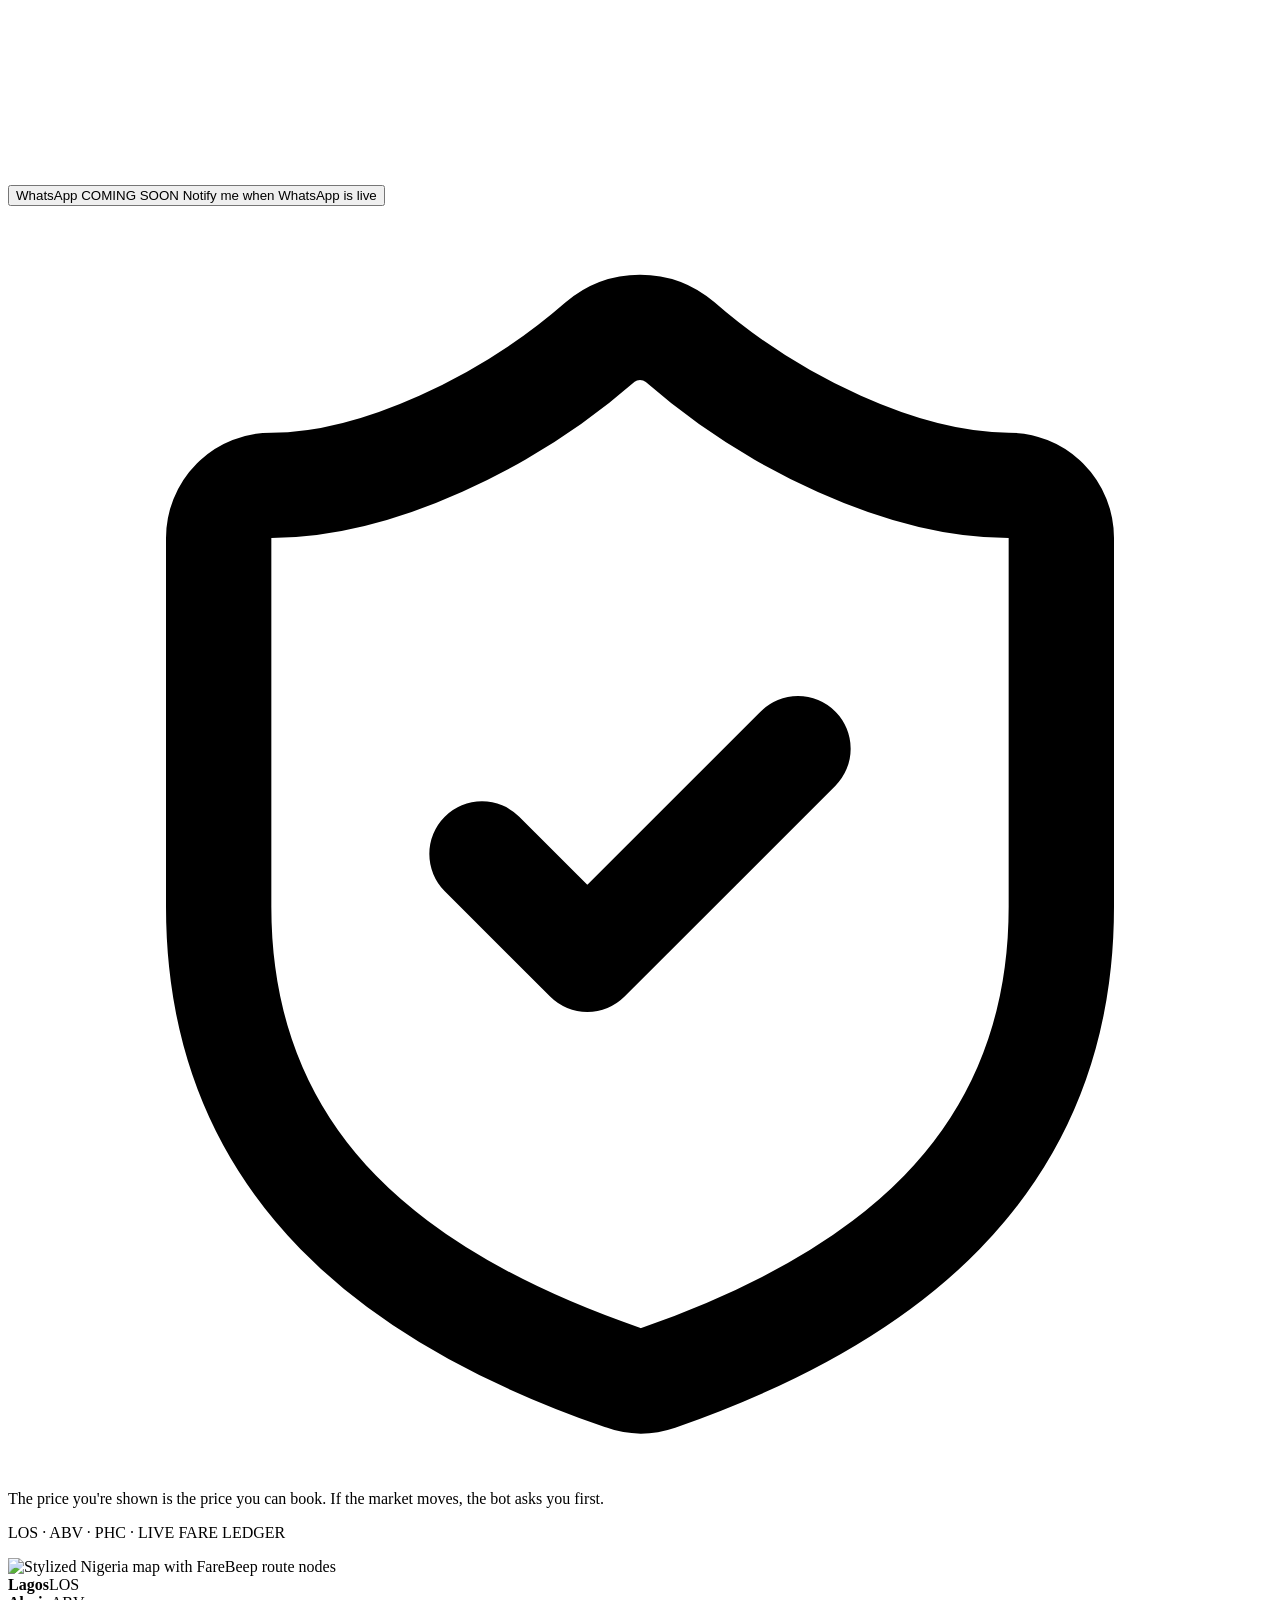
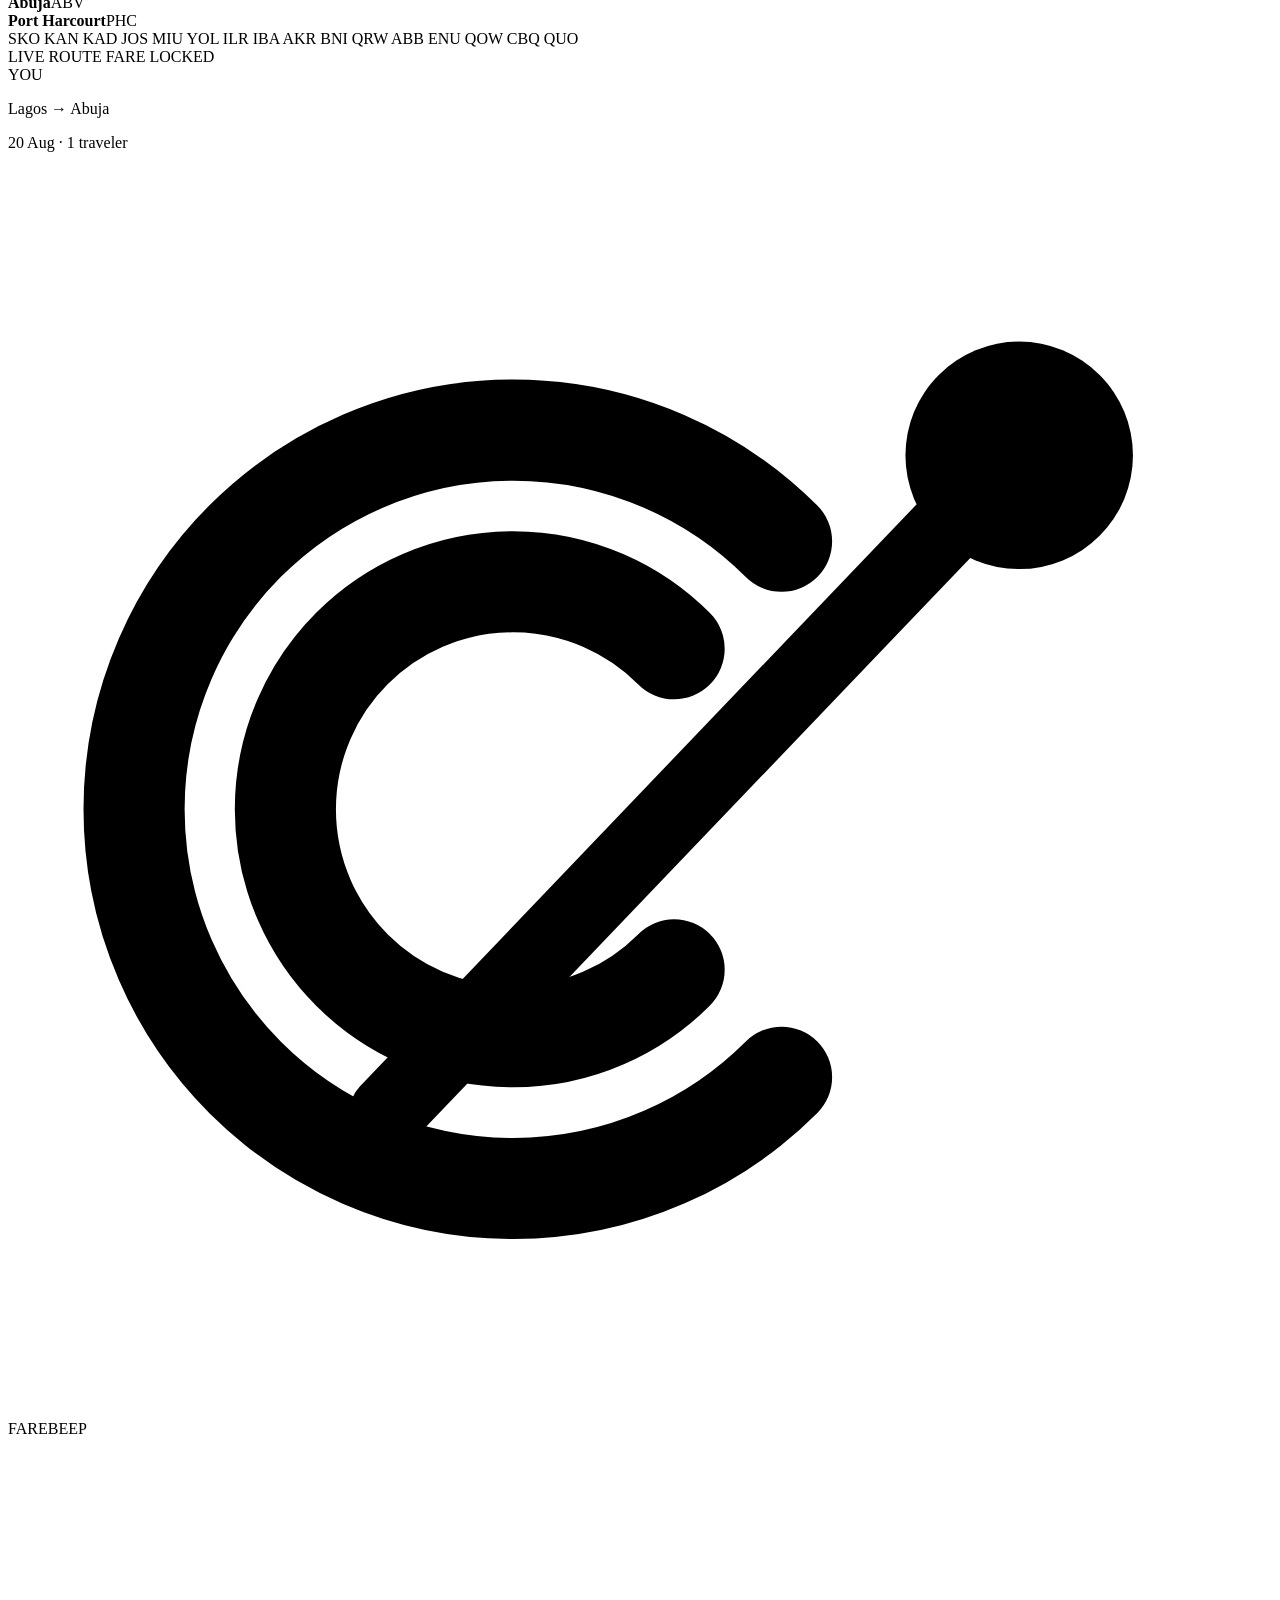
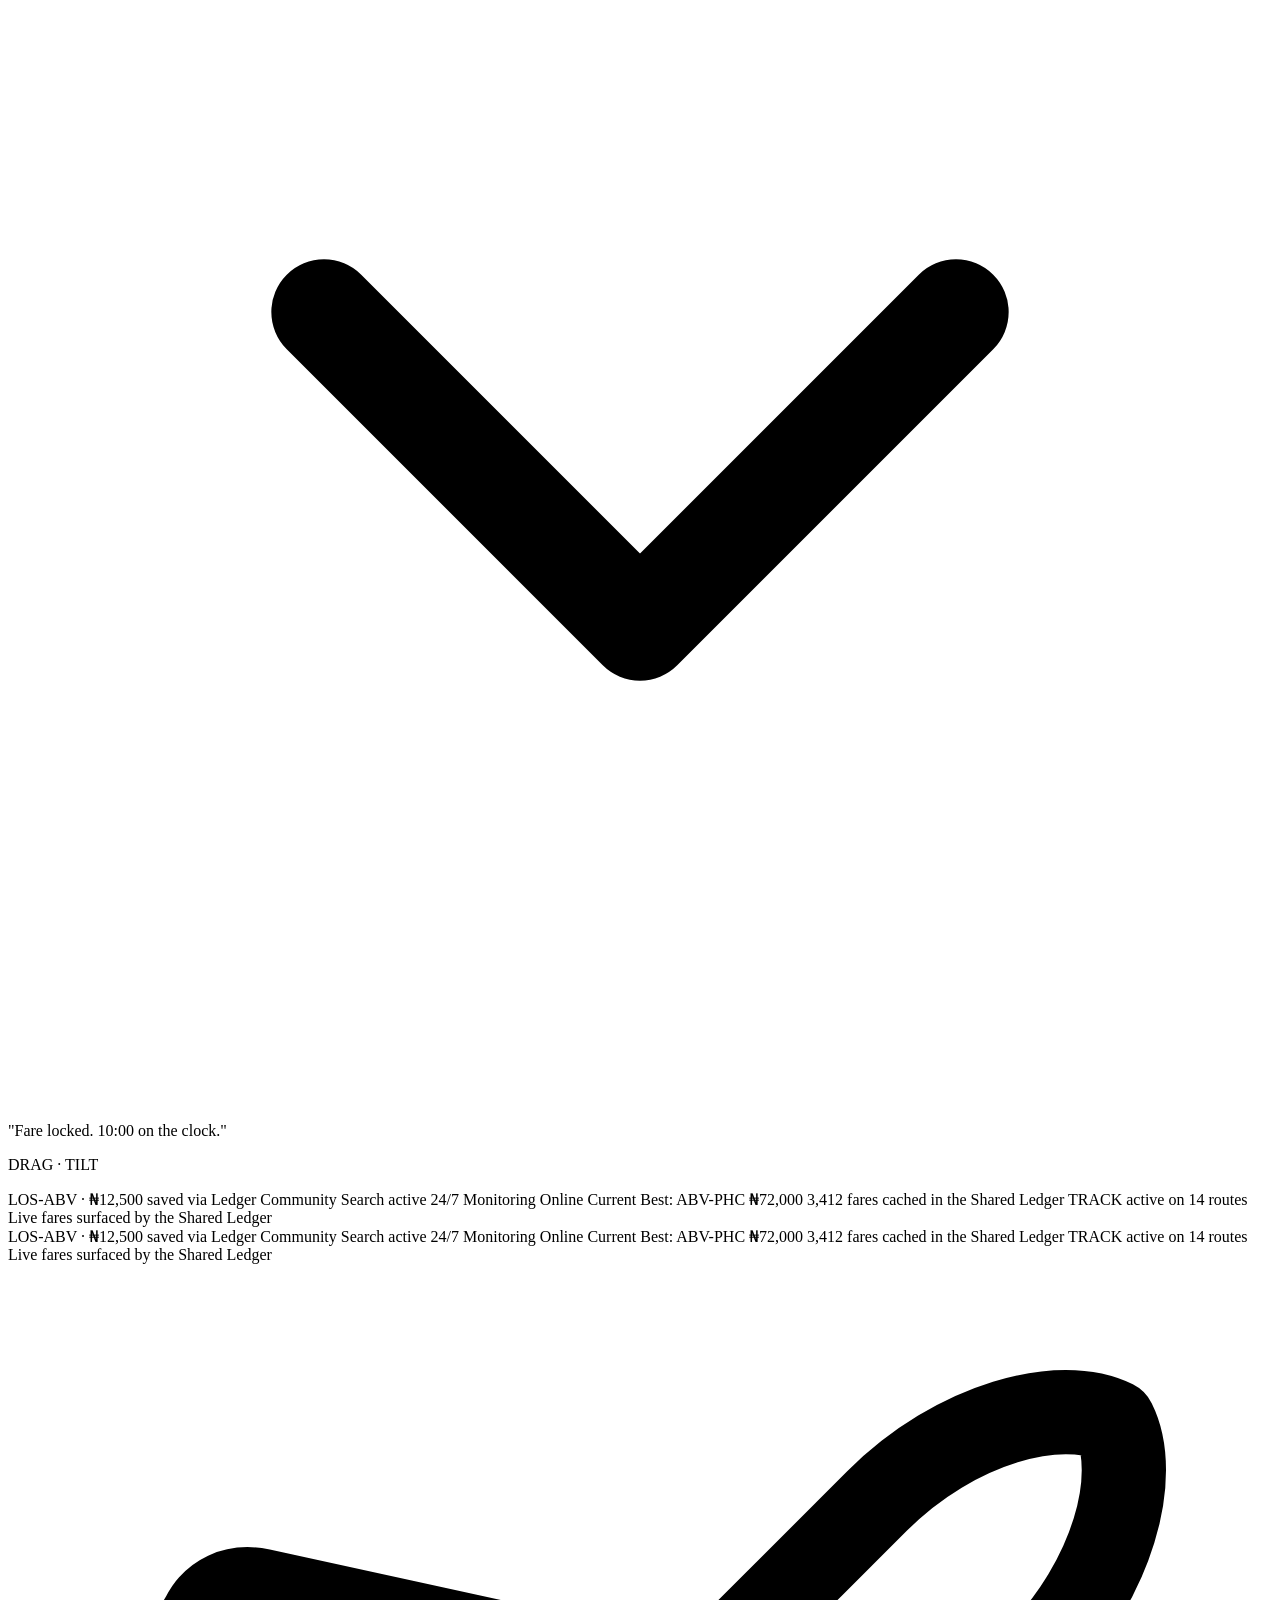
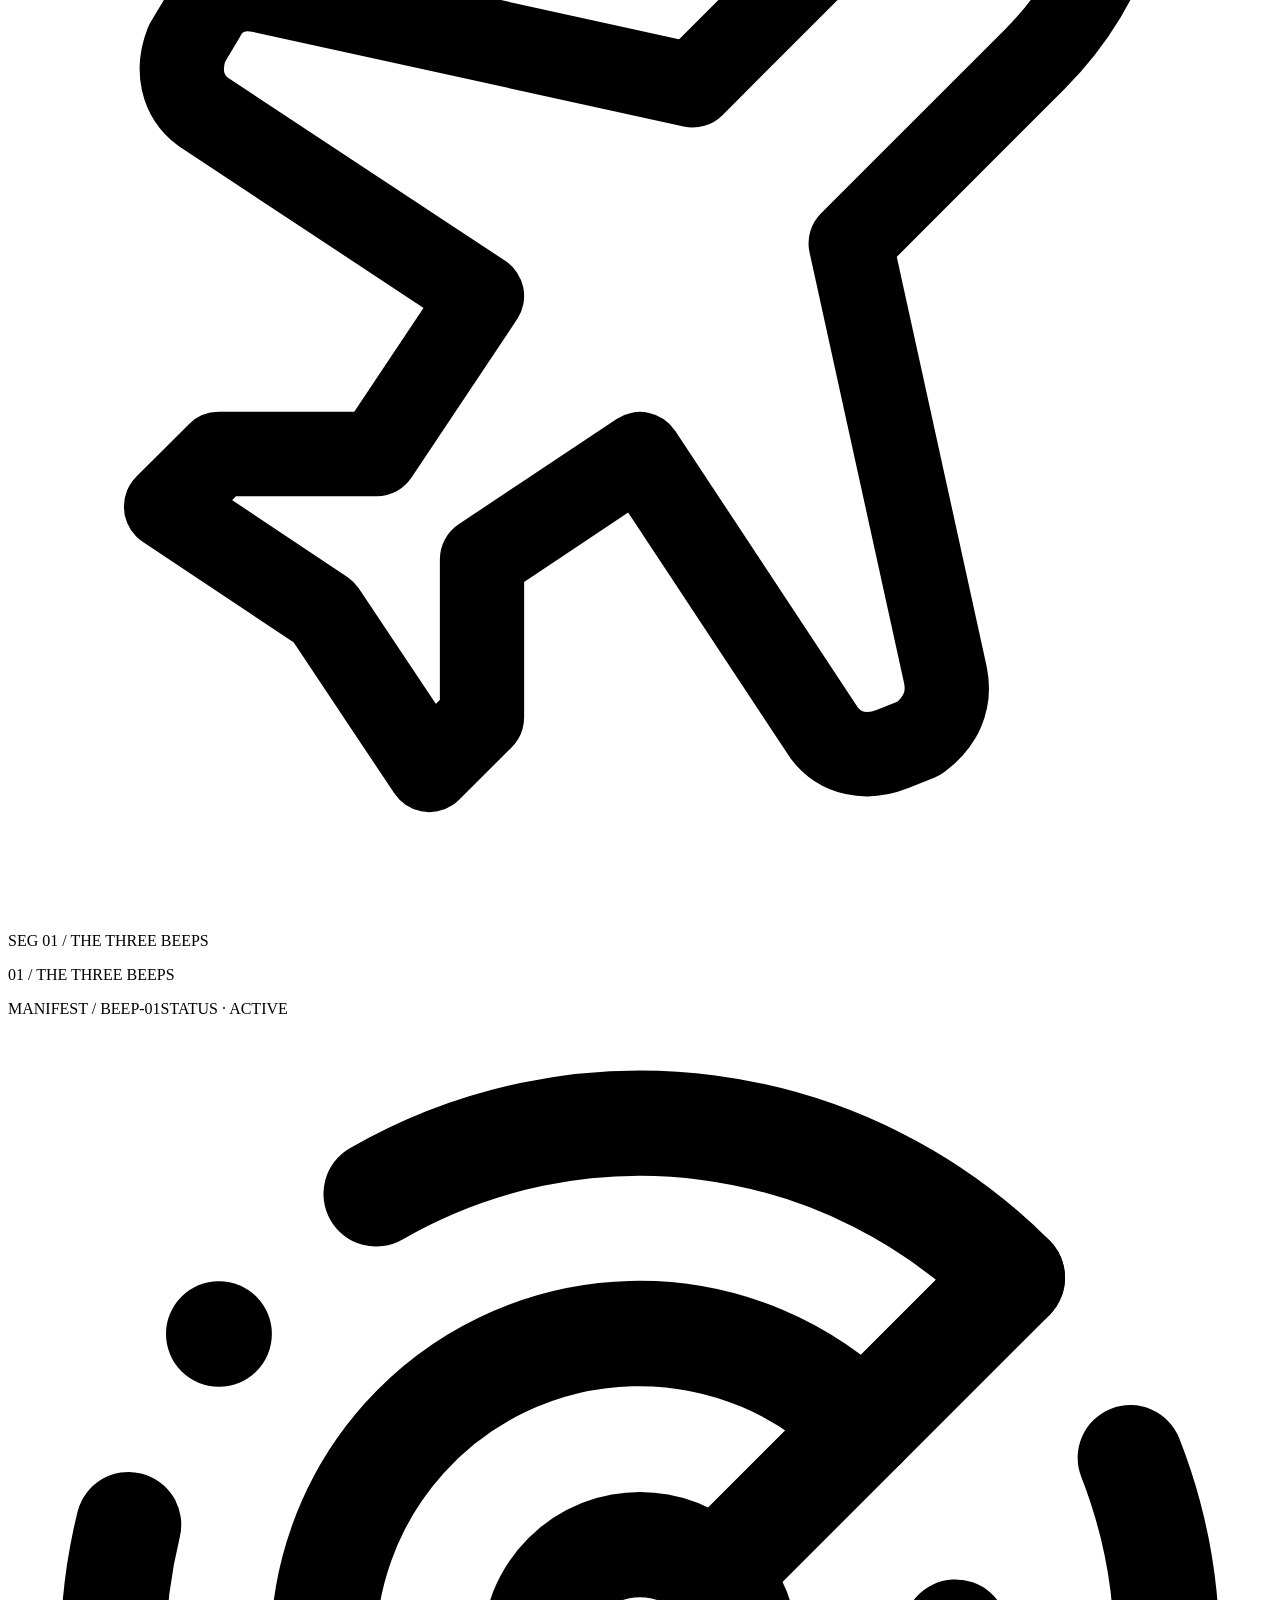
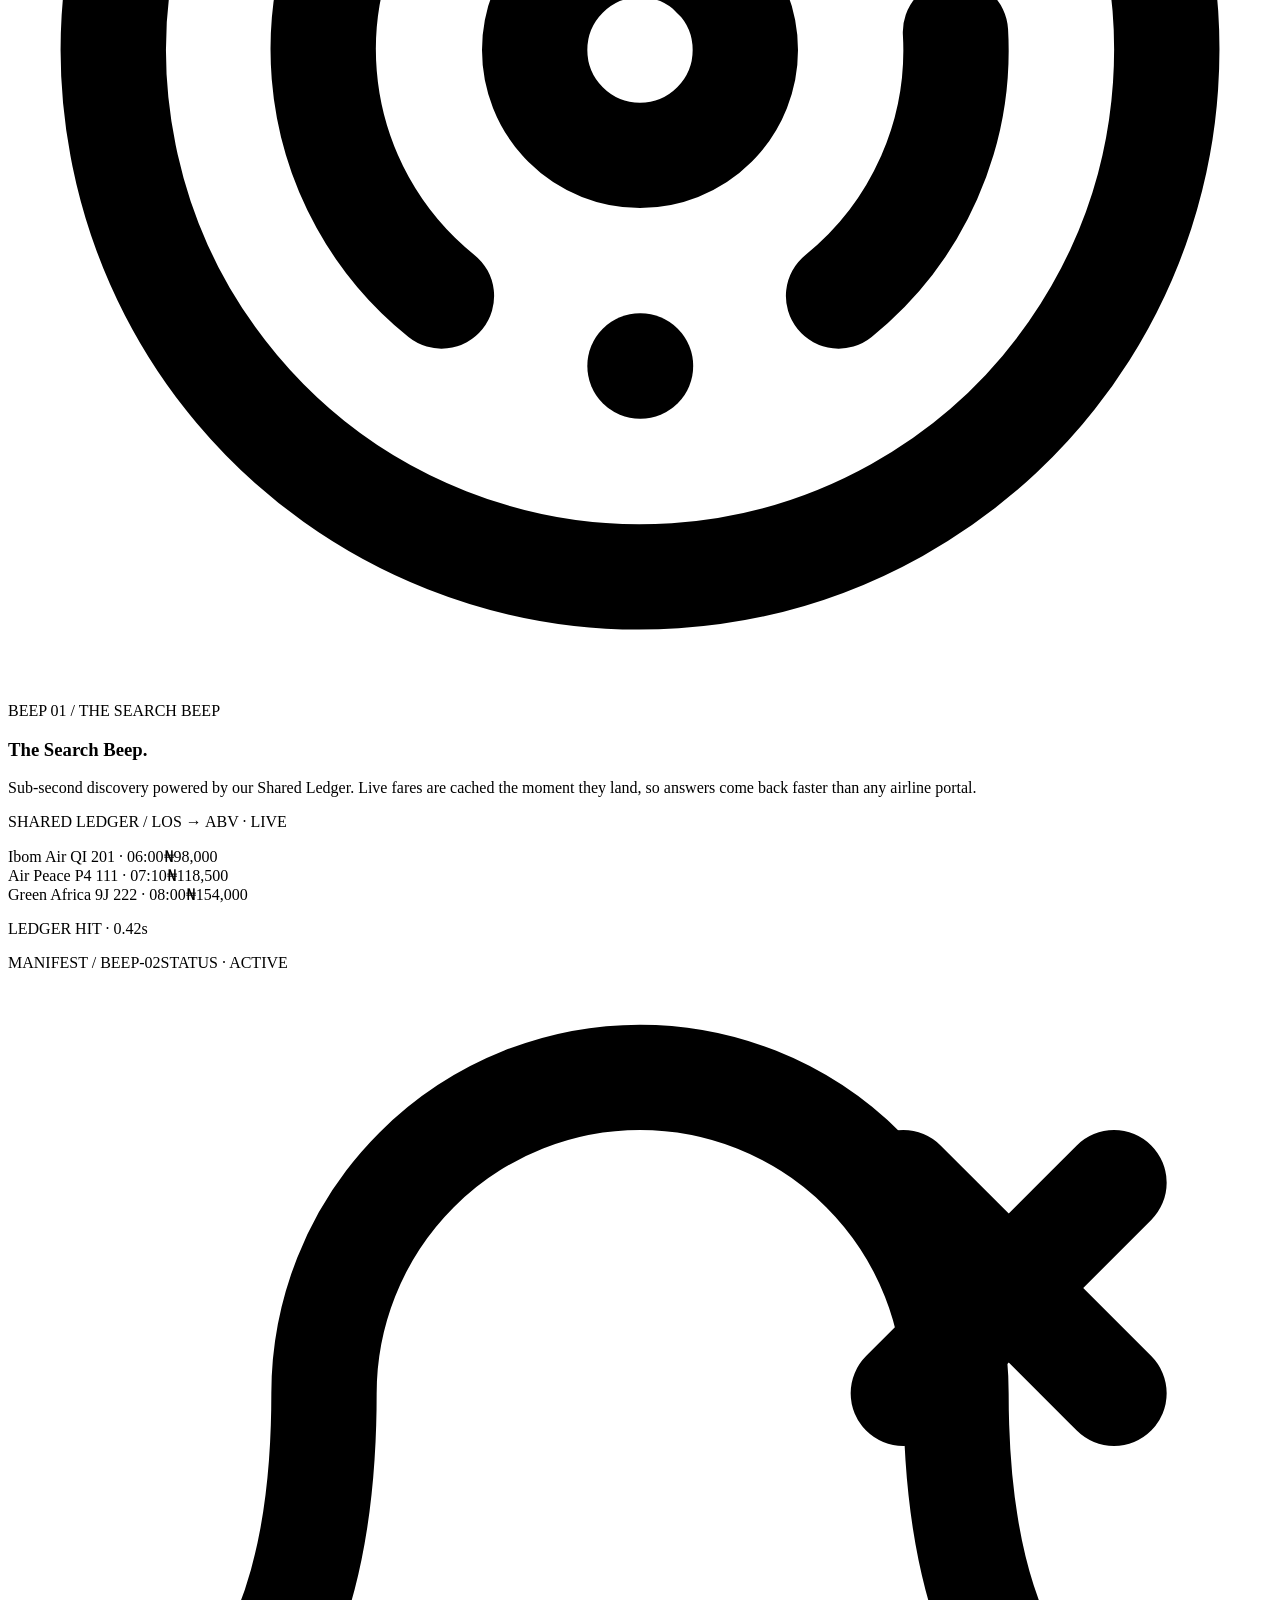
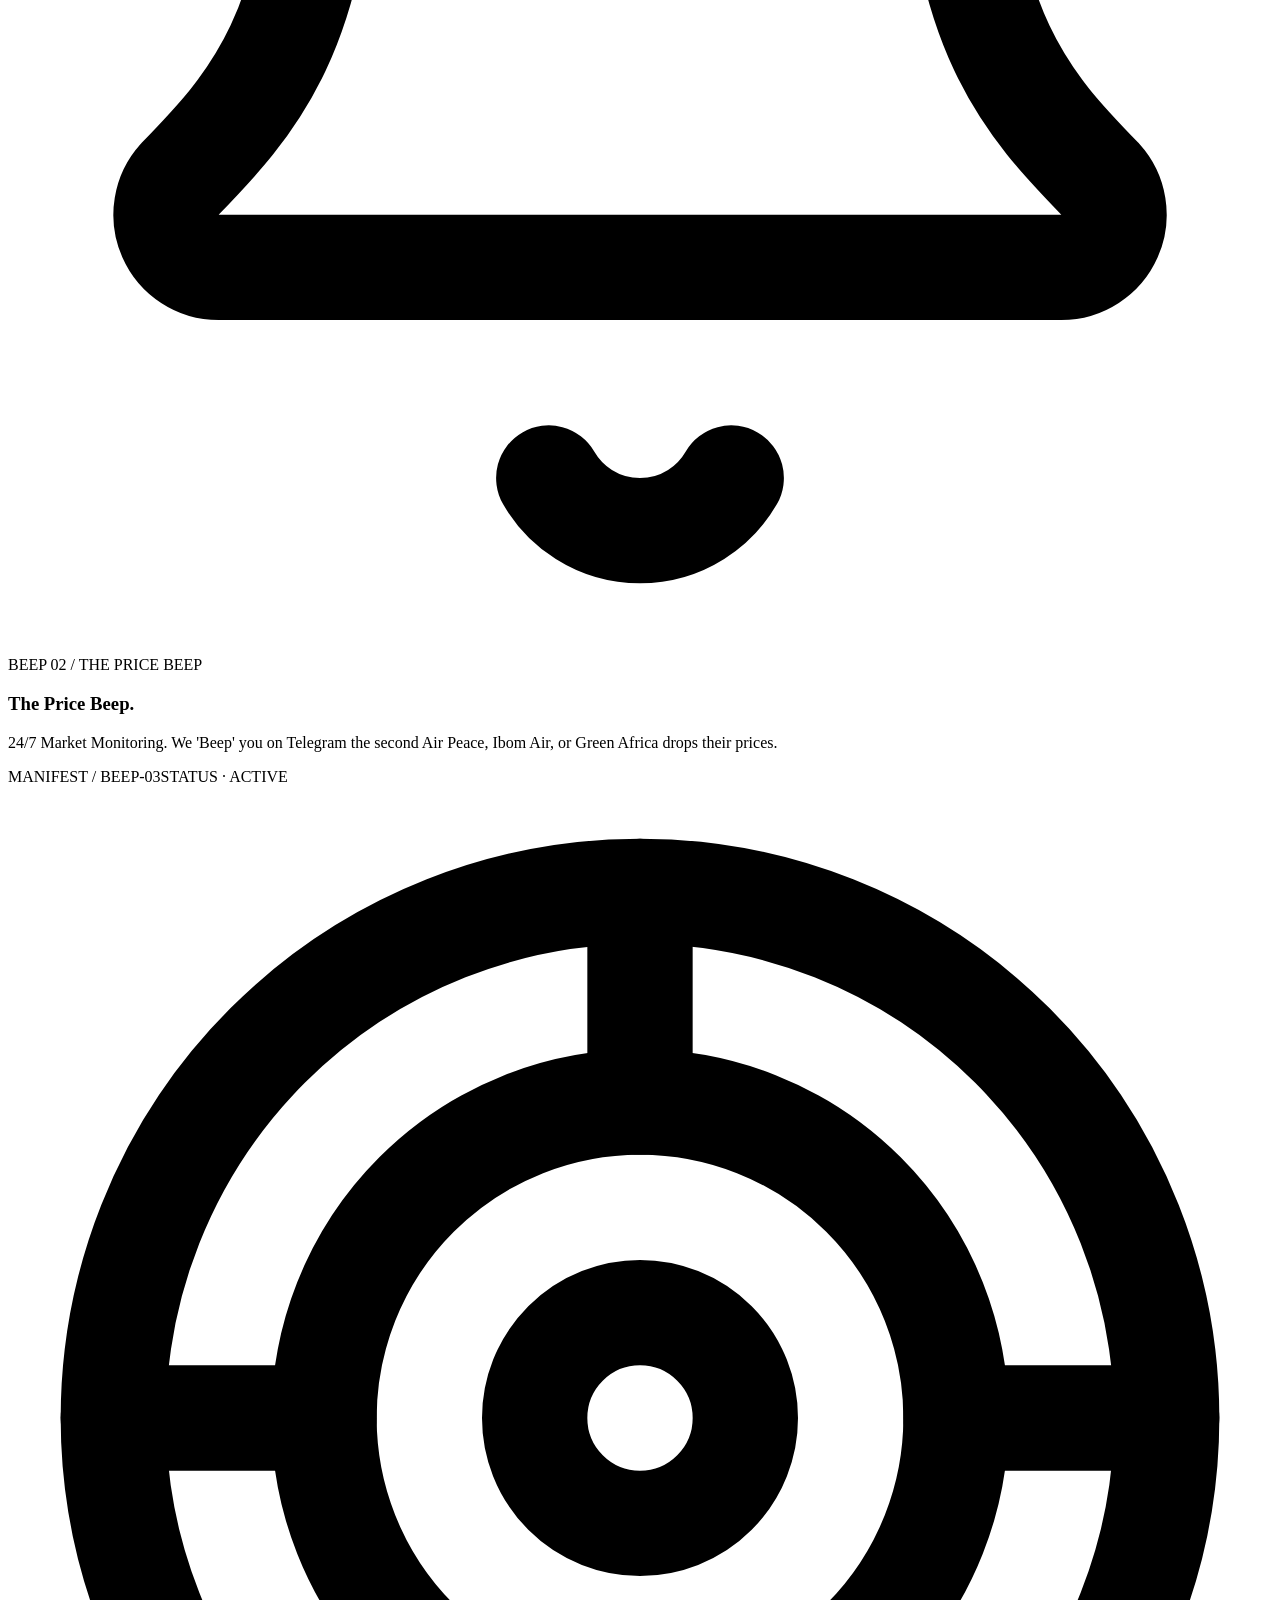
==== commit 2f334d8d: "Groq agent brain, WhatsApp flight cards, beep templates, route warmer, adaptive TTL - LangChain agen" ====
--- a/FareBeep/web/index.html
+++ b/FareBeep/web/index.html
@@ -3,13 +3,13 @@
 <head>
 <meta charset="UTF-8">
 <meta name="viewport" content="width=device-width, initial-scale=1.0, maximum-scale=1">
-<meta name="theme-color" content="#f6f1e8">
+<meta name="theme-color" content="#17210b">
 <meta name="description" content="FareBeep is the domestic flight assistant inside your chat. Say the route, lock the fare for ten minutes, pay in the conversation. No app, no forms, no silent price jumps.">
 <meta property="og:type" content="website">
 <meta property="og:title" content="FareBeep · Flights in your chat">
 <meta property="og:description" content="Say the route, lock the fare, pay in chat. Nigeria's flights in chat — built for LOS · ABV · PHC.">
 <meta name="twitter:card" content="summary_large_image">
-<link rel="icon" href="/assets/logo.webp">
+<link rel="icon" href="/assets/logo.svg" type="image/svg+xml">
 <link rel="preconnect" href="https://fonts.googleapis.com">
 <link rel="preconnect" href="https://fonts.gstatic.com" crossorigin>
 <link href="https://fonts.googleapis.com/css2?family=IBM+Plex+Mono:wght@400;500;600&family=Source+Serif+4:ital,opsz,wght@0,8..60,500;0,8..60,600;1,8..60,500;1,8..60,600&family=Space+Grotesk:wght@400;500;600;700&display=swap" rel="stylesheet">
@@ -17,11 +17,41 @@
 <link rel="stylesheet" href="/assets/styles.css">
 </head>
 <body>
+<div class="noise" aria-hidden="true"></div>
+<div class="contour-watermark" aria-hidden="true">
+  <svg class="wm wm-tr" viewBox="0 0 600 600" fill="none">
+    <g stroke="#697738" stroke-width="1">
+      <circle cx="300" cy="300" r="70"/>
+      <circle cx="300" cy="300" r="130" stroke-dasharray="4 10"/>
+      <circle cx="300" cy="300" r="195"/>
+      <circle cx="300" cy="300" r="262" stroke-dasharray="2 9"/>
+      <path d="M300 20v560M20 300h560" stroke-dasharray="1 12"/>
+      <path d="M300 300 448 152" stroke-dasharray="3 7"/>
+    </g>
+  </svg>
+  <svg class="wm wm-bl" viewBox="0 0 600 600" fill="none">
+    <g stroke="#697738" stroke-width="1">
+      <circle cx="300" cy="300" r="90"/>
+      <circle cx="300" cy="300" r="170" stroke-dasharray="3 9"/>
+      <circle cx="300" cy="300" r="250" stroke-dasharray="1 8"/>
+      <path d="M300 30v540M30 300h540" stroke-dasharray="1 12"/>
+    </g>
+  </svg>
+</div>
 <div class="shell">
 
   <header class="site-header">
     <a class="site-brand" href="#top" aria-label="FareBeep home">
-      <span class="brand-logo"><img class="brand-mark" src="/assets/logo.webp" alt="FareBeep logo"></span>
+      <span class="brand-logo">
+        <svg class="brand-mark" viewBox="0 0 100 100" fill="none" aria-hidden="true">
+          <path d="M61.2 30.8 A30 30 0 1 0 61.2 73.2" stroke="currentColor" stroke-width="8" stroke-linecap="round"/>
+          <path d="M52.7 39.3 A18 18 0 1 0 52.7 64.7" stroke="currentColor" stroke-width="8" stroke-linecap="round"/>
+          <path d="M30 76 L74 30" stroke="currentColor" stroke-width="6" stroke-linecap="round"/>
+          <path d="M34 51 L60 42 L46 58 L44 52 Z" fill="#eef3e2"/>
+          <circle class="logo-ping" cx="80" cy="24" r="9" stroke="currentColor" stroke-width="2"/>
+          <circle cx="80" cy="24" r="9" fill="currentColor"/>
+        </svg>
+      </span>
       <span class="brand-word">Fare<em>Beep</em><small>DOMESTIC FLIGHTS · IN CHAT</small></span>
     </a>
     <nav class="site-nav" aria-label="Primary navigation">
@@ -55,7 +85,7 @@
           <svg viewBox="0 0 24 24" fill="none" stroke="currentColor" stroke-width="2" stroke-linecap="round" stroke-linejoin="round"><path d="M20 13c0 5-3.5 7.5-7.66 8.95a1 1 0 0 1-.67-.01C7.5 20.5 4 18 4 13V6a1 1 0 0 1 1-1c2 0 4.5-1.2 6.24-2.72a1.17 1.17 0 0 1 1.52 0C14.51 3.81 17 5 19 5a1 1 0 0 1 1 1z"/><path d="m9 12 2 2 4-4"/></svg>
           The price you're shown is the price you can book. If the market moves, the bot asks you first.
         </p>
-        <p class="hero-route-register"><i></i>LOS · ABV · PHC</p>
+        <p class="hero-route-register"><i></i>LOS · ABV · PHC · LIVE FARE LEDGER</p>
       </div>
 
       <div class="hero-art" id="hero-art" aria-label="Interactive spatial scene of a stylized Nigeria map with every FareBeep route node">
@@ -91,7 +121,12 @@
         </div>
         <div class="beep-card">
           <div class="beep-head">
-            <img class="brand-mark" src="/assets/logo.webp" alt="">
+            <svg class="beep-mark" viewBox="0 0 100 100" fill="none" aria-hidden="true">
+              <path d="M61.2 30.8 A30 30 0 1 0 61.2 73.2" stroke="currentColor" stroke-width="8" stroke-linecap="round"/>
+              <path d="M52.7 39.3 A18 18 0 1 0 52.7 64.7" stroke="currentColor" stroke-width="8" stroke-linecap="round"/>
+              <path d="M30 76 L74 30" stroke="currentColor" stroke-width="6" stroke-linecap="round"/>
+              <circle cx="80" cy="24" r="9" fill="currentColor"/>
+            </svg>
             <span>FAREBEEP</span>
             <svg class="chev" viewBox="0 0 24 24" fill="none" stroke="currentColor" stroke-width="2" stroke-linecap="round" stroke-linejoin="round"><path d="m6 9 6 6 6-6"/></svg>
           </div>
@@ -109,6 +144,7 @@
             <span class="ticker-item">Current Best: ABV-PHC ₦72,000</span>
             <span class="ticker-item">3,412 fares cached in the Shared Ledger</span>
             <span class="ticker-item">TRACK active on 14 routes</span>
+            <span class="ticker-item">Live fares surfaced by the Shared Ledger</span>
           </div>
           <div class="ticker-set">
             <span class="ticker-item">LOS-ABV · ₦12,500 saved via Ledger</span>
@@ -117,36 +153,47 @@
             <span class="ticker-item">Current Best: ABV-PHC ₦72,000</span>
             <span class="ticker-item">3,412 fares cached in the Shared Ledger</span>
             <span class="ticker-item">TRACK active on 14 routes</span>
-          </div>
-        </div>
-      </div>
-    </section>
+            <span class="ticker-item">Live fares surfaced by the Shared Ledger</span>
+          </div>
+        </div>
+      </div>
+    </section>
+
+    <div class="flight-divider" aria-hidden="true">
+      <span class="fd-line"></span>
+      <svg class="fd-plane" viewBox="0 0 24 24" fill="none" stroke="currentColor" stroke-width="1.6" stroke-linecap="round" stroke-linejoin="round"><path d="M17.8 19.2 16 11l3.5-3.5C21 6 21.5 4 21 3c-1-.5-3 0-4.5 1.5L13 8 4.8 6.2c-.5-.1-.9.1-1.1.5l-.3.5c-.2.5-.1 1 .3 1.3L9 12l-2 3H4l-1 1 3 2 2 3 1-1v-3l3-2 3.5 5.3c.3.4.8.5 1.3.3l.5-.2c.4-.3.6-.7.5-1.2z"/></svg>
+      <span class="fd-tag">SEG 01 / THE THREE BEEPS</span>
+      <span class="fd-line"></span>
+    </div>
 
     <section class="bento-section" id="beeps">
       <p class="section-topline">01 / THE THREE BEEPS</p>
       <div class="bento-grid">
         <article class="bento-card bento-search">
+          <div class="manifest-head"><span>MANIFEST / BEEP-01</span><span>STATUS · ACTIVE</span></div>
           <div class="bento-copy">
             <svg viewBox="0 0 24 24" fill="none" stroke="currentColor" stroke-width="2" stroke-linecap="round" stroke-linejoin="round"><path d="M19.07 4.93A10 10 0 0 0 6.99 3.34"/><path d="M4 6h.01"/><path d="M2.29 9.62A10 10 0 1 0 21.31 8.35"/><path d="M16.24 7.76A6 6 0 1 0 8.23 16.67"/><path d="M12 18h.01"/><path d="M17.99 11.66A6 6 0 0 1 15.77 16.67"/><circle cx="12" cy="12" r="2"/><path d="m13.41 10.59 5.66-5.66"/></svg>
             <p class="beep-label">BEEP 01 / THE SEARCH BEEP</p>
             <h3>The Search Beep.</h3>
-            <p>Sub-second discovery powered by our Shared Ledger. We cache domestic fares so you get results faster than any airline portal.</p>
+            <p>Sub-second discovery powered by our Shared Ledger. Live fares are cached the moment they land, so answers come back faster than any airline portal.</p>
           </div>
           <div class="bento-visual" aria-hidden="true">
-            <p class="ledger-cap">SHARED LEDGER / LOS → ABV</p>
-            <div class="ledger-row hit"><span>Dana 9J 333 · 06:00</span><span>₦98,000</span></div>
+            <p class="ledger-cap">SHARED LEDGER / LOS → ABV · LIVE</p>
+            <div class="ledger-row hit"><span>Ibom Air QI 201 · 06:00</span><span>₦98,000</span></div>
             <div class="ledger-row hit"><span>Air Peace P4 111 · 07:10</span><span>₦118,500</span></div>
             <div class="ledger-row"><span>Green Africa 9J 222 · 08:00</span><span>₦154,000</span></div>
             <p class="ledger-hit-chip">LEDGER HIT · 0.42s</p>
           </div>
         </article>
         <article class="bento-card bento-price">
+          <div class="manifest-head"><span>MANIFEST / BEEP-02</span><span>STATUS · ACTIVE</span></div>
           <svg viewBox="0 0 24 24" fill="none" stroke="currentColor" stroke-width="2" stroke-linecap="round" stroke-linejoin="round"><path d="M10.268 21a2 2 0 0 0 3.464 0"/><path d="M3.262 15.326A1 1 0 0 0 4 17h16a1 1 0 0 0 .74-1.673C19.41 13.956 18 12.499 18 8A6 6 0 0 0 6 8c0 4.499-1.411 5.956-2.738 7.326"/><path d="m17 4 4 4"/><path d="m21 4-4 4"/></svg>
           <p class="beep-label">BEEP 02 / THE PRICE BEEP</p>
           <h3>The Price Beep.</h3>
           <p>24/7 Market Monitoring. We 'Beep' you on Telegram the second Air Peace, Ibom Air, or Green Africa drops their prices.</p>
         </article>
         <article class="bento-card bento-status">
+          <div class="manifest-head"><span>MANIFEST / BEEP-03</span><span>STATUS · ACTIVE</span></div>
           <svg viewBox="0 0 24 24" fill="none" stroke="currentColor" stroke-width="2" stroke-linecap="round" stroke-linejoin="round"><circle cx="12" cy="12" r="10"/><circle cx="12" cy="12" r="6"/><circle cx="12" cy="12" r="2"/><path d="M12 2v4"/><path d="M12 18v4"/><path d="M2 12h4"/><path d="M18 12h4"/></svg>
           <p class="beep-label">BEEP 03 / THE STATUS BEEP</p>
           <h3>The Status Beep.</h3>
@@ -154,28 +201,52 @@
         </article>
       </div>
     </section>
+
+    <div class="flight-divider" aria-hidden="true">
+      <span class="fd-line"></span>
+      <svg class="fd-plane" viewBox="0 0 24 24" fill="none" stroke="currentColor" stroke-width="1.6" stroke-linecap="round" stroke-linejoin="round"><path d="M17.8 19.2 16 11l3.5-3.5C21 6 21.5 4 21 3c-1-.5-3 0-4.5 1.5L13 8 4.8 6.2c-.5-.1-.9.1-1.1.5l-.3.5c-.2.5-.1 1 .3 1.3L9 12l-2 3H4l-1 1 3 2 2 3 1-1v-3l3-2 3.5 5.3c.3.4.8.5 1.3.3l.5-.2c.4-.3.6-.7.5-1.2z"/></svg>
+      <span class="fd-tag">SEG 02 / PRICE LOCK PROCEDURE</span>
+      <span class="fd-line"></span>
+    </div>
 
     <section class="trust-section" id="price-lock">
       <div class="trust-copy">
         <p class="section-topline">THE 10-MINUTE PRICE LOCK</p>
         <h2>Zero Price Jumps.</h2>
         <p class="trust-body">Once you find your deal on Telegram, we lock the price for 10 minutes using our synchronized session-locking protocol.</p>
-        <span class="paystack-badge">
-          <svg viewBox="0 0 24 24" fill="none" stroke="currentColor" stroke-width="2" stroke-linecap="round" stroke-linejoin="round"><rect width="18" height="11" x="3" y="11" rx="2" ry="2"/><path d="M7 11V7a5 5 0 0 1 10 0v4"/></svg>
-          SECURED BY PAYSTACK
-        </span>
-      </div>
-      <div class="lock-timer" aria-label="Price lock demo timer">
-        <svg class="lock-ring" viewBox="0 0 120 120" aria-hidden="true">
-          <circle class="ring-bg" cx="60" cy="60" r="54"></circle>
-          <circle class="ring-fg" cx="60" cy="60" r="54"></circle>
-        </svg>
-        <div class="lock-time">
-          <span id="lock-min">10:00</span>
-          <small>PRICE LOCK · FULL 10 MINUTES</small>
-        </div>
-      </div>
-    </section>
+        <div class="trust-badges">
+          <span class="paystack-badge">
+            <svg viewBox="0 0 24 24" fill="none" stroke="currentColor" stroke-width="2" stroke-linecap="round" stroke-linejoin="round"><rect width="18" height="11" x="3" y="11" rx="2" ry="2"/><path d="M7 11V7a5 5 0 0 1 10 0v4"/></svg>
+            SECURED BY PAYSTACK
+          </span>
+          <span class="ledger-badge">
+            <svg viewBox="0 0 24 24" fill="none" stroke="currentColor" stroke-width="2" stroke-linecap="round" stroke-linejoin="round"><circle cx="12" cy="12" r="10"/><path d="M12 2a14.5 14.5 0 0 0 0 20 14.5 14.5 0 0 0 0-20"/><path d="M2 12h20"/></svg>
+            FARE DATA · SHARED LEDGER
+          </span>
+        </div>
+      </div>
+      <div class="auth-box">
+        <p class="auth-head"><span>AUTHENTICATED TRANSACTION</span><span>REF · FB-LOCK-600</span></p>
+        <div class="lock-timer" aria-label="Price lock demo timer">
+          <svg class="lock-ring" viewBox="0 0 120 120" aria-hidden="true">
+            <circle class="ring-bg" cx="60" cy="60" r="54"></circle>
+            <circle class="ring-fg" cx="60" cy="60" r="54"></circle>
+          </svg>
+          <div class="lock-time">
+            <span id="lock-min">10:00</span>
+            <small>PRICE LOCK · FULL 10 MINUTES</small>
+          </div>
+        </div>
+        <p class="auth-foot"><span>PROTOCOL / SESSION-LOCK</span><span>TTL 600s · VERIFIED</span></p>
+      </div>
+    </section>
+
+    <div class="flight-divider" aria-hidden="true">
+      <span class="fd-line"></span>
+      <svg class="fd-plane" viewBox="0 0 24 24" fill="none" stroke="currentColor" stroke-width="1.6" stroke-linecap="round" stroke-linejoin="round"><path d="M17.8 19.2 16 11l3.5-3.5C21 6 21.5 4 21 3c-1-.5-3 0-4.5 1.5L13 8 4.8 6.2c-.5-.1-.9.1-1.1.5l-.3.5c-.2.5-.1 1 .3 1.3L9 12l-2 3H4l-1 1 3 2 2 3 1-1v-3l3-2 3.5 5.3c.3.4.8.5 1.3.3l.5-.2c.4-.3.6-.7.5-1.2z"/></svg>
+      <span class="fd-tag">SEG 03 / THREE MOVES</span>
+      <span class="fd-line"></span>
+    </div>
 
     <section class="journey-section" id="how-it-works">
       <p class="section-topline">02 / THREE MOVES</p>
@@ -214,6 +285,13 @@
       </div>
     </section>
 
+    <div class="flight-divider" aria-hidden="true">
+      <span class="fd-line"></span>
+      <svg class="fd-plane" viewBox="0 0 24 24" fill="none" stroke="currentColor" stroke-width="1.6" stroke-linecap="round" stroke-linejoin="round"><path d="M17.8 19.2 16 11l3.5-3.5C21 6 21.5 4 21 3c-1-.5-3 0-4.5 1.5L13 8 4.8 6.2c-.5-.1-.9.1-1.1.5l-.3.5c-.2.5-.1 1 .3 1.3L9 12l-2 3H4l-1 1 3 2 2 3 1-1v-3l3-2 3.5 5.3c.3.4.8.5 1.3.3l.5-.2c.4-.3.6-.7.5-1.2z"/></svg>
+      <span class="fd-tag">SEG 04 / PICK YOUR CHANNEL</span>
+      <span class="fd-line"></span>
+    </div>
+
     <section class="channel-section" id="channels">
       <p class="section-topline">03 / PICK YOUR CHANNEL</p>
       <div class="section-head">
@@ -258,10 +336,20 @@
 
   <footer class="site-footer">
     <a class="site-brand" href="#top" aria-label="FareBeep home">
-      <span class="brand-logo"><img class="brand-mark" src="/assets/logo.webp" alt="FareBeep logo"></span>
+      <span class="brand-logo">
+        <svg class="brand-mark" viewBox="0 0 100 100" fill="none" aria-hidden="true">
+          <path d="M61.2 30.8 A30 30 0 1 0 61.2 73.2" stroke="currentColor" stroke-width="8" stroke-linecap="round"/>
+          <path d="M52.7 39.3 A18 18 0 1 0 52.7 64.7" stroke="currentColor" stroke-width="8" stroke-linecap="round"/>
+          <path d="M30 76 L74 30" stroke="currentColor" stroke-width="6" stroke-linecap="round"/>
+          <path d="M34 51 L60 42 L46 58 L44 52 Z" fill="#eef3e2"/>
+          <circle class="logo-ping" cx="80" cy="24" r="9" stroke="currentColor" stroke-width="2"/>
+          <circle cx="80" cy="24" r="9" fill="currentColor"/>
+        </svg>
+      </span>
       <span class="brand-word">Fare<em>Beep</em></span>
     </a>
     <p>Your route, kept in one conversation.</p>
+    <p class="footer-data">FARES VIA SHARED LEDGER · PAYMENTS SECURED BY PAYSTACK</p>
     <a class="footer-bot" href="https://t.me/FareBeep_bot" target="_blank" rel="noopener">@FareBeep_bot
       <svg viewBox="0 0 24 24" fill="none" stroke="currentColor" stroke-width="2" stroke-linecap="round" stroke-linejoin="round"><path d="M5 12h14"/><path d="m12 5 7 7-7 7"/></svg>
     </a>
@@ -273,4 +361,4 @@
 
 <script type="module" src="/assets/scene.js"></script>
 </body>
-</html>+</html>
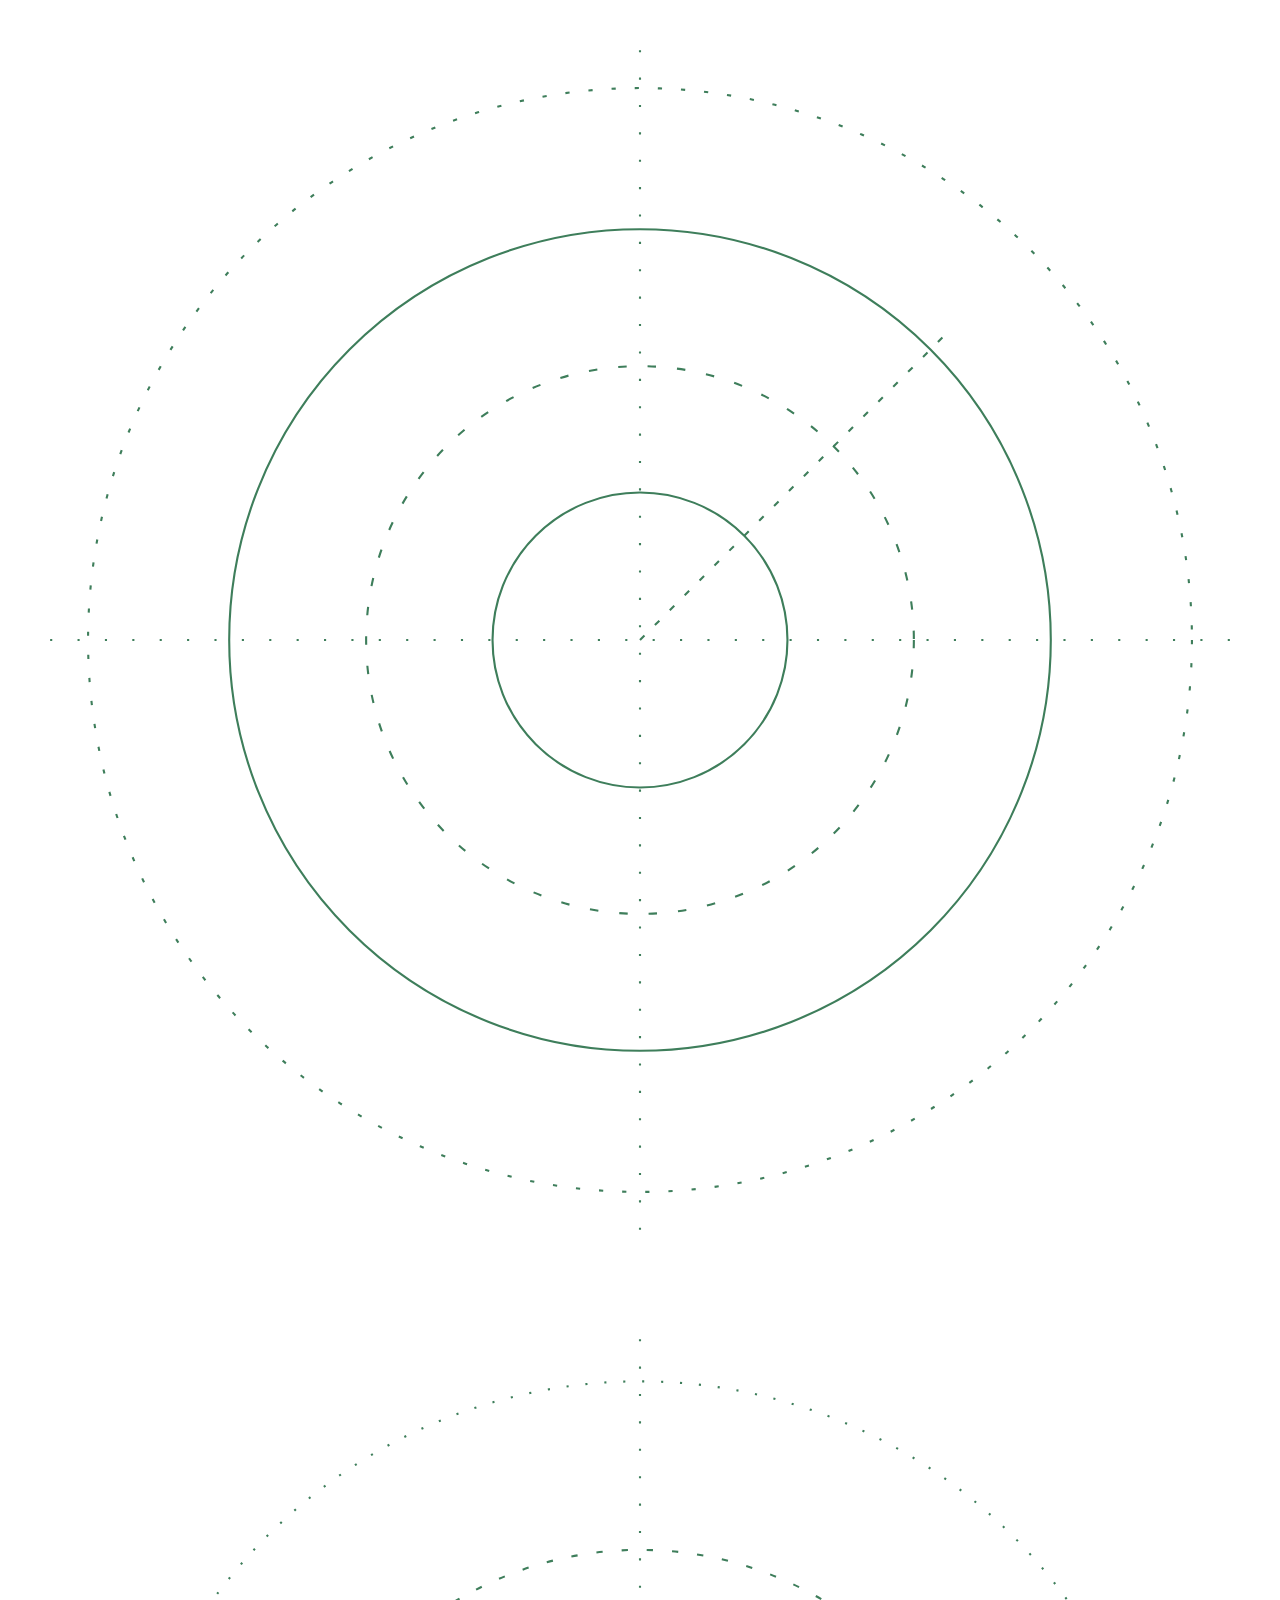
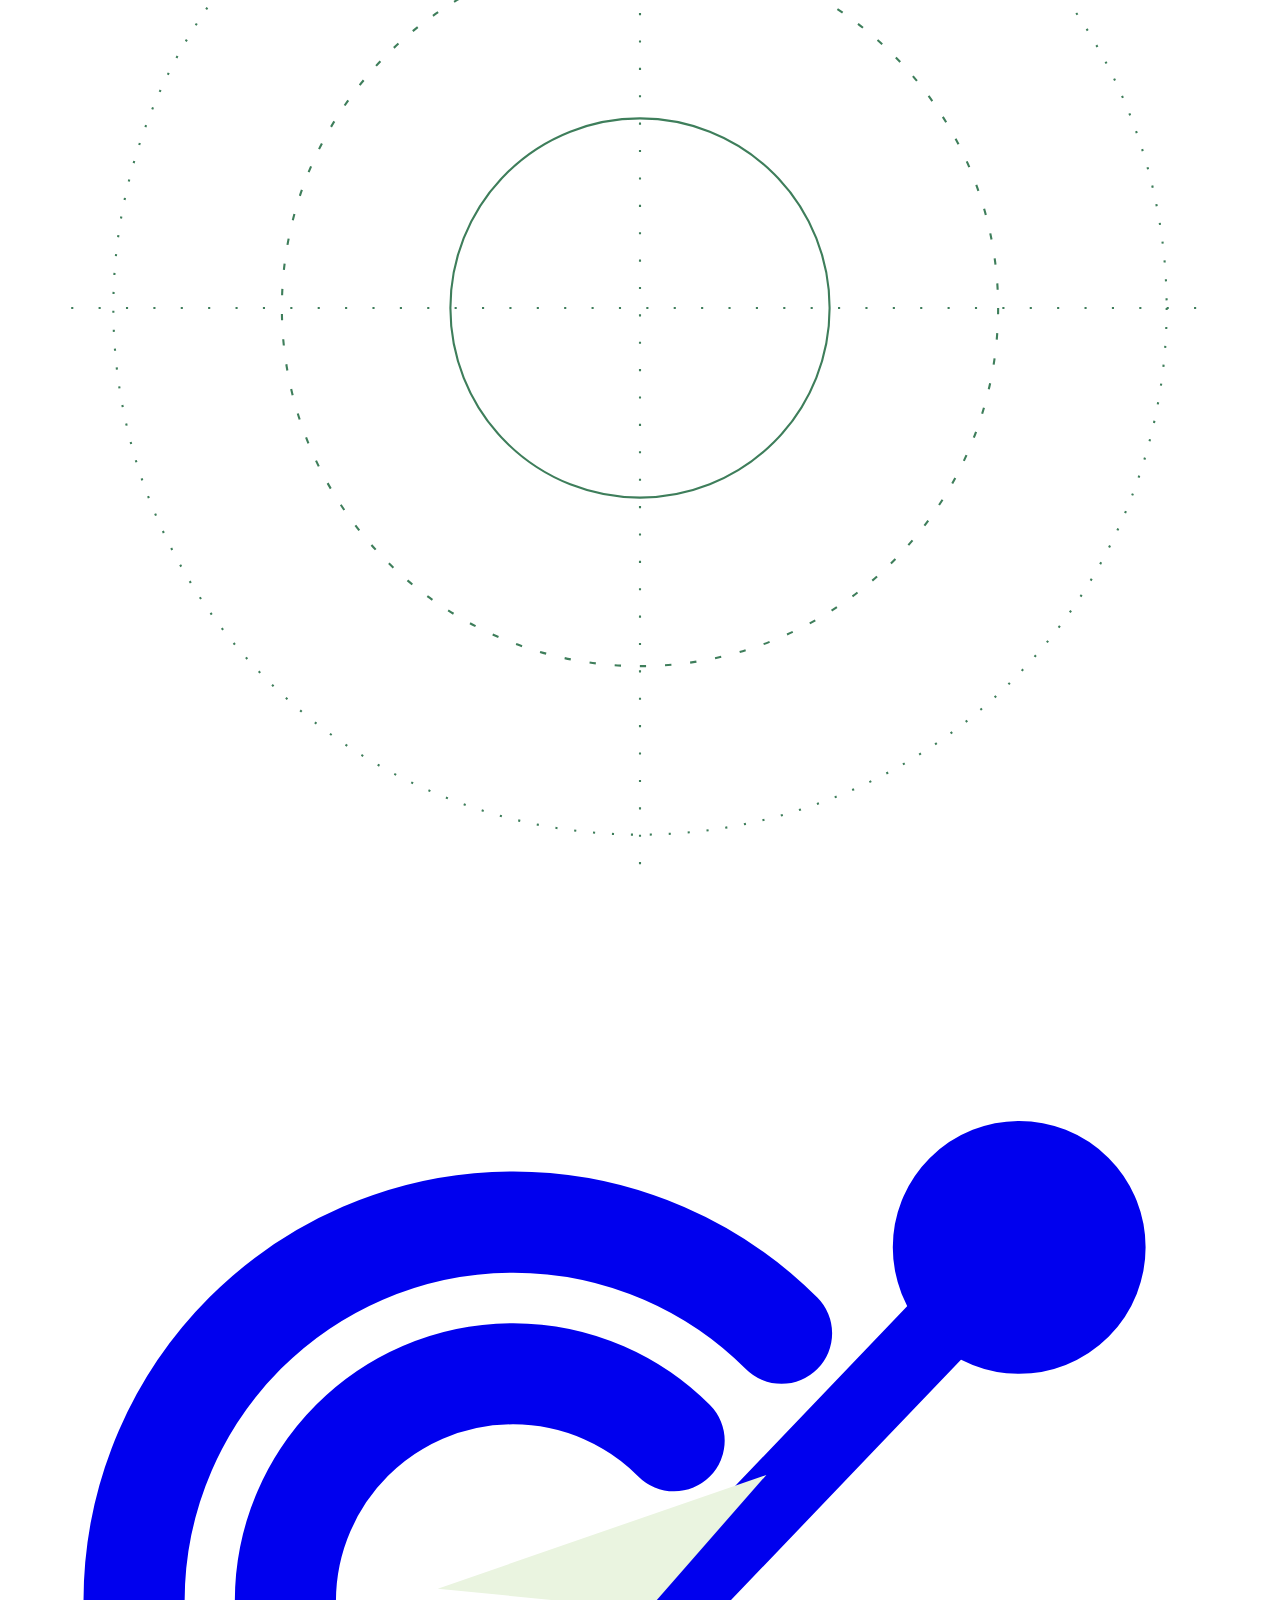
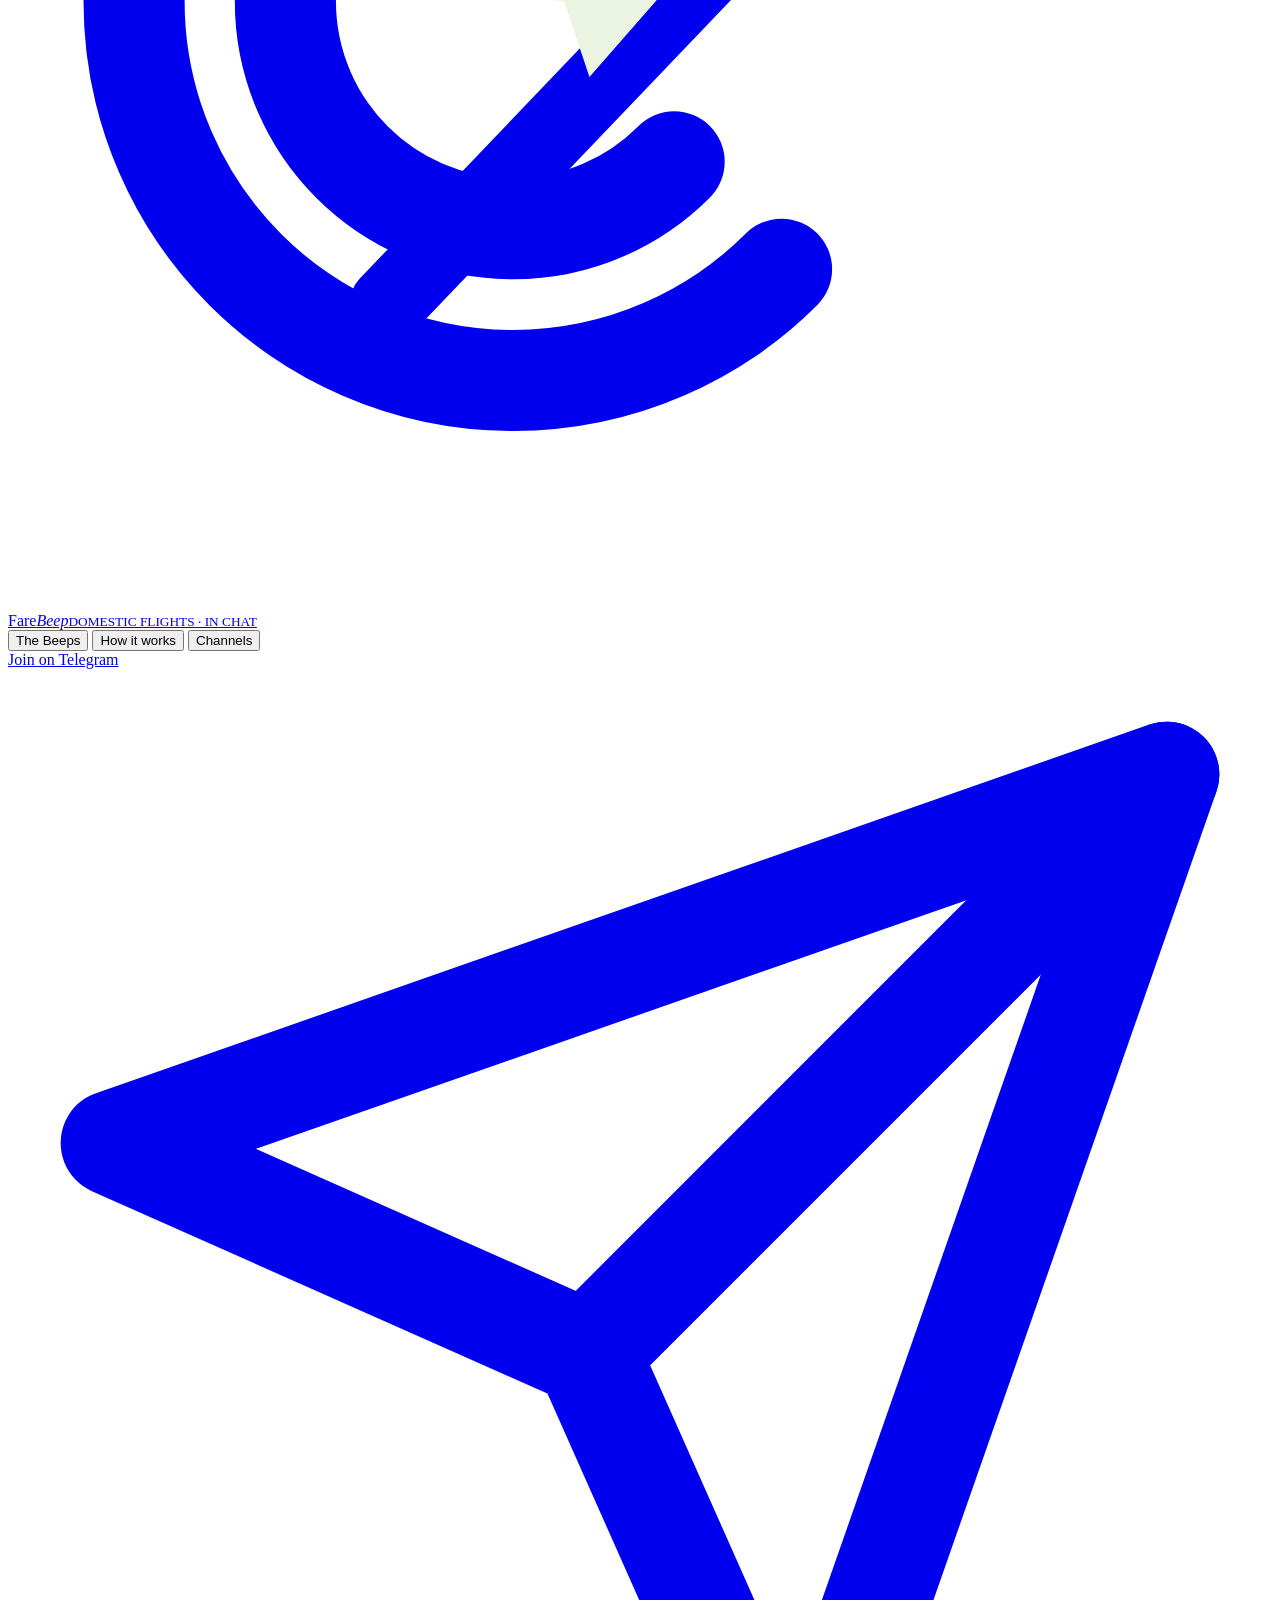
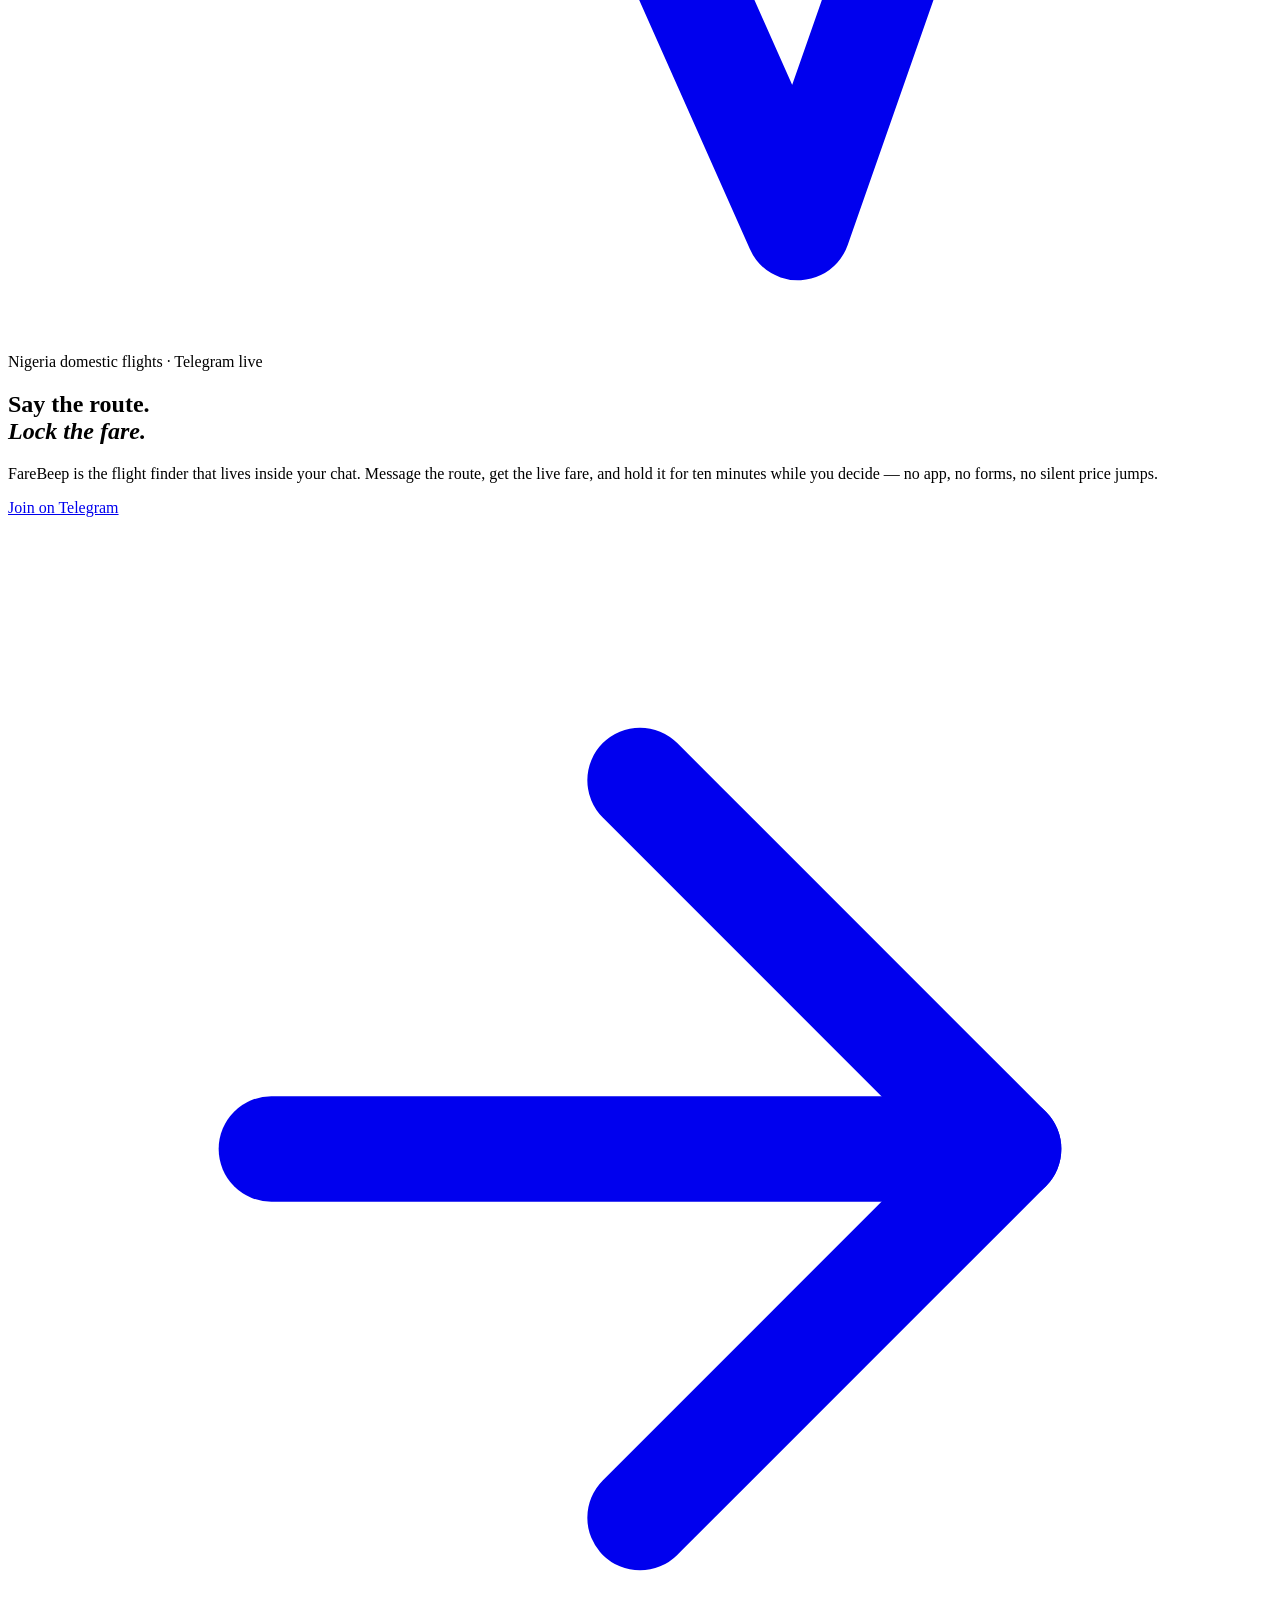
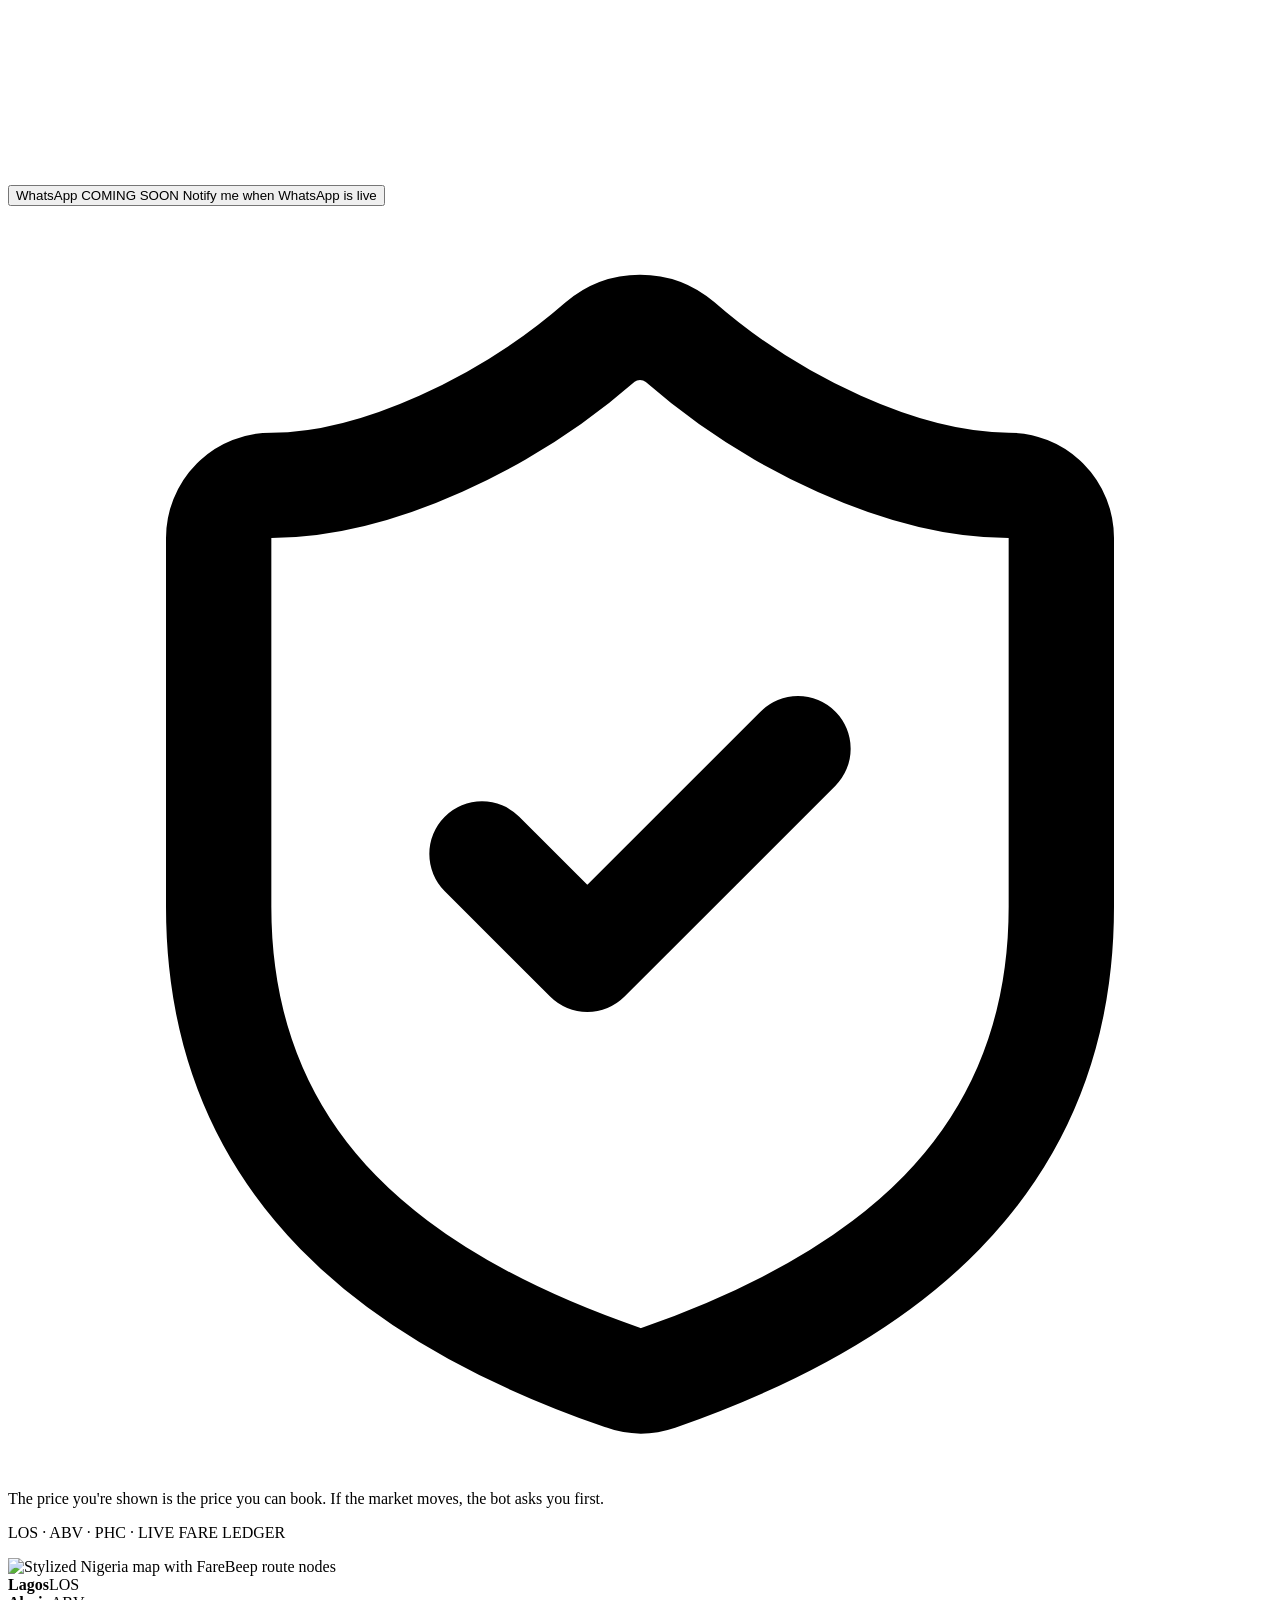
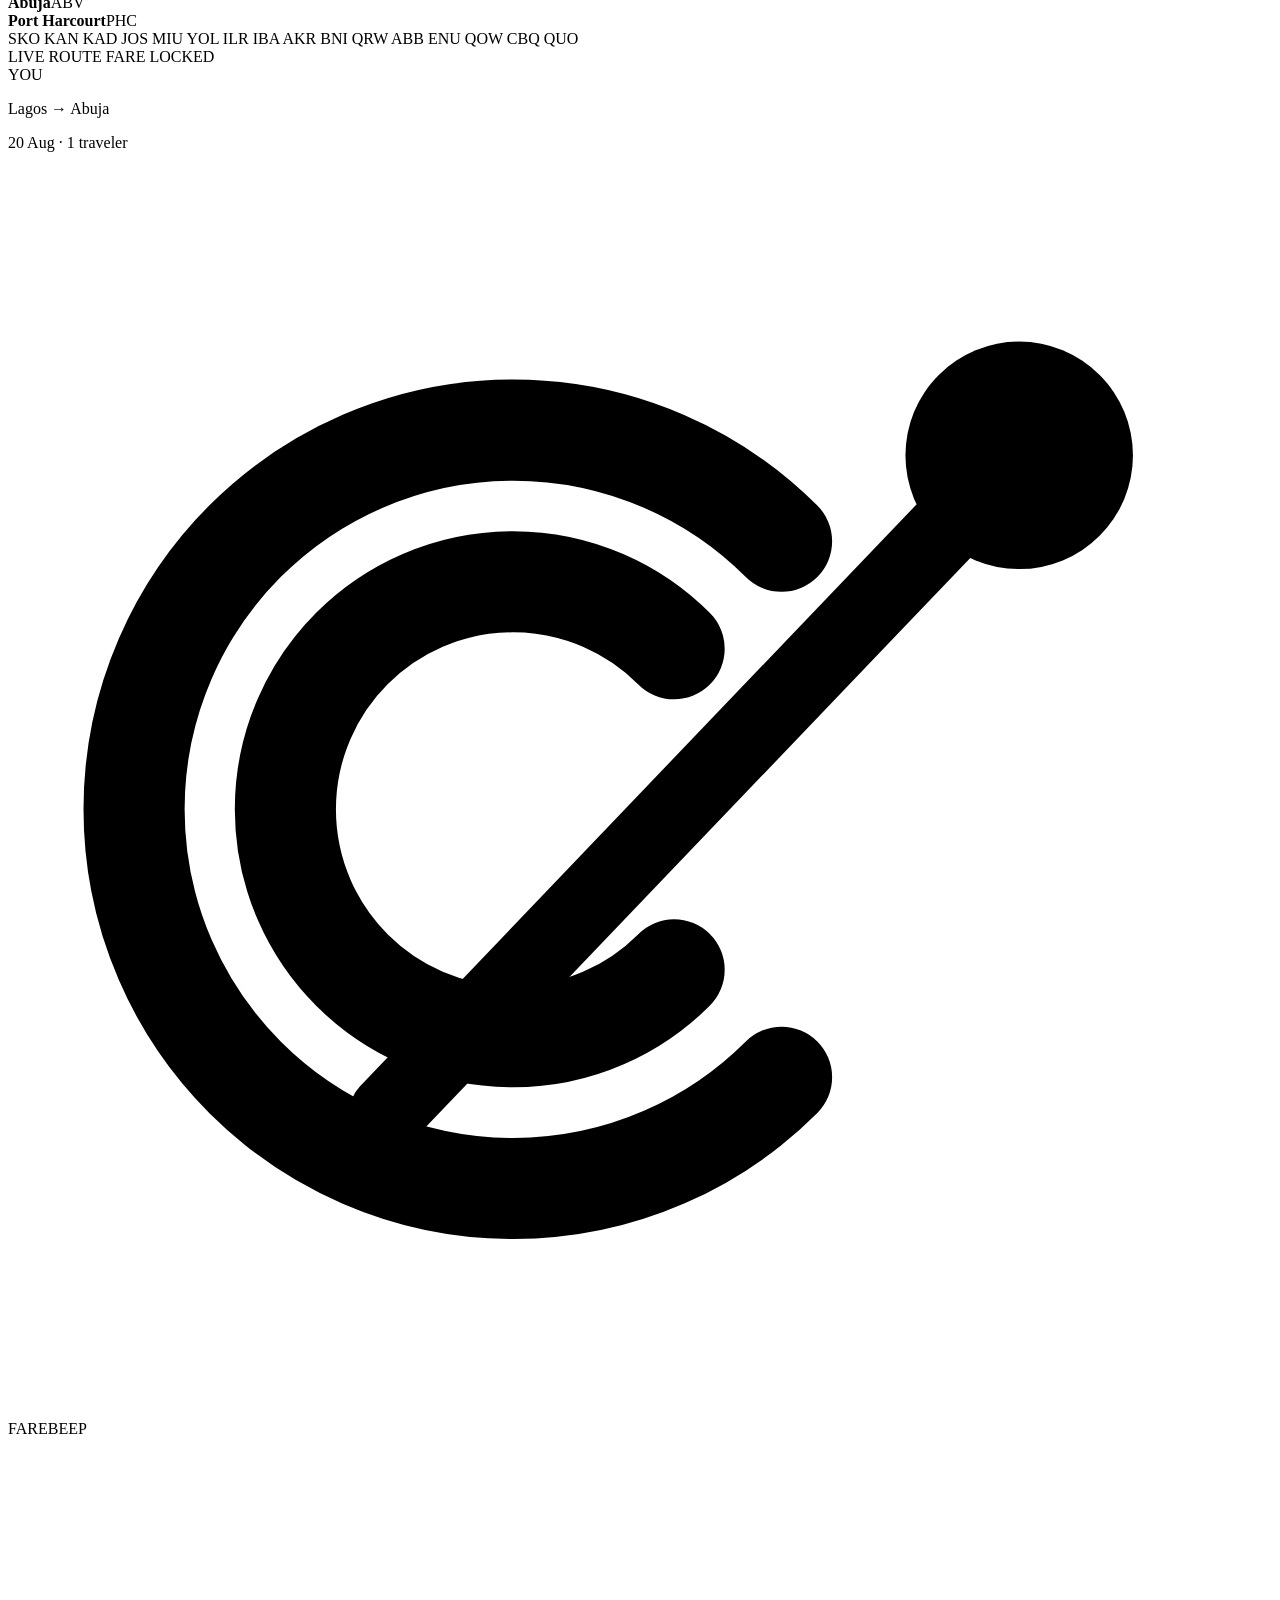
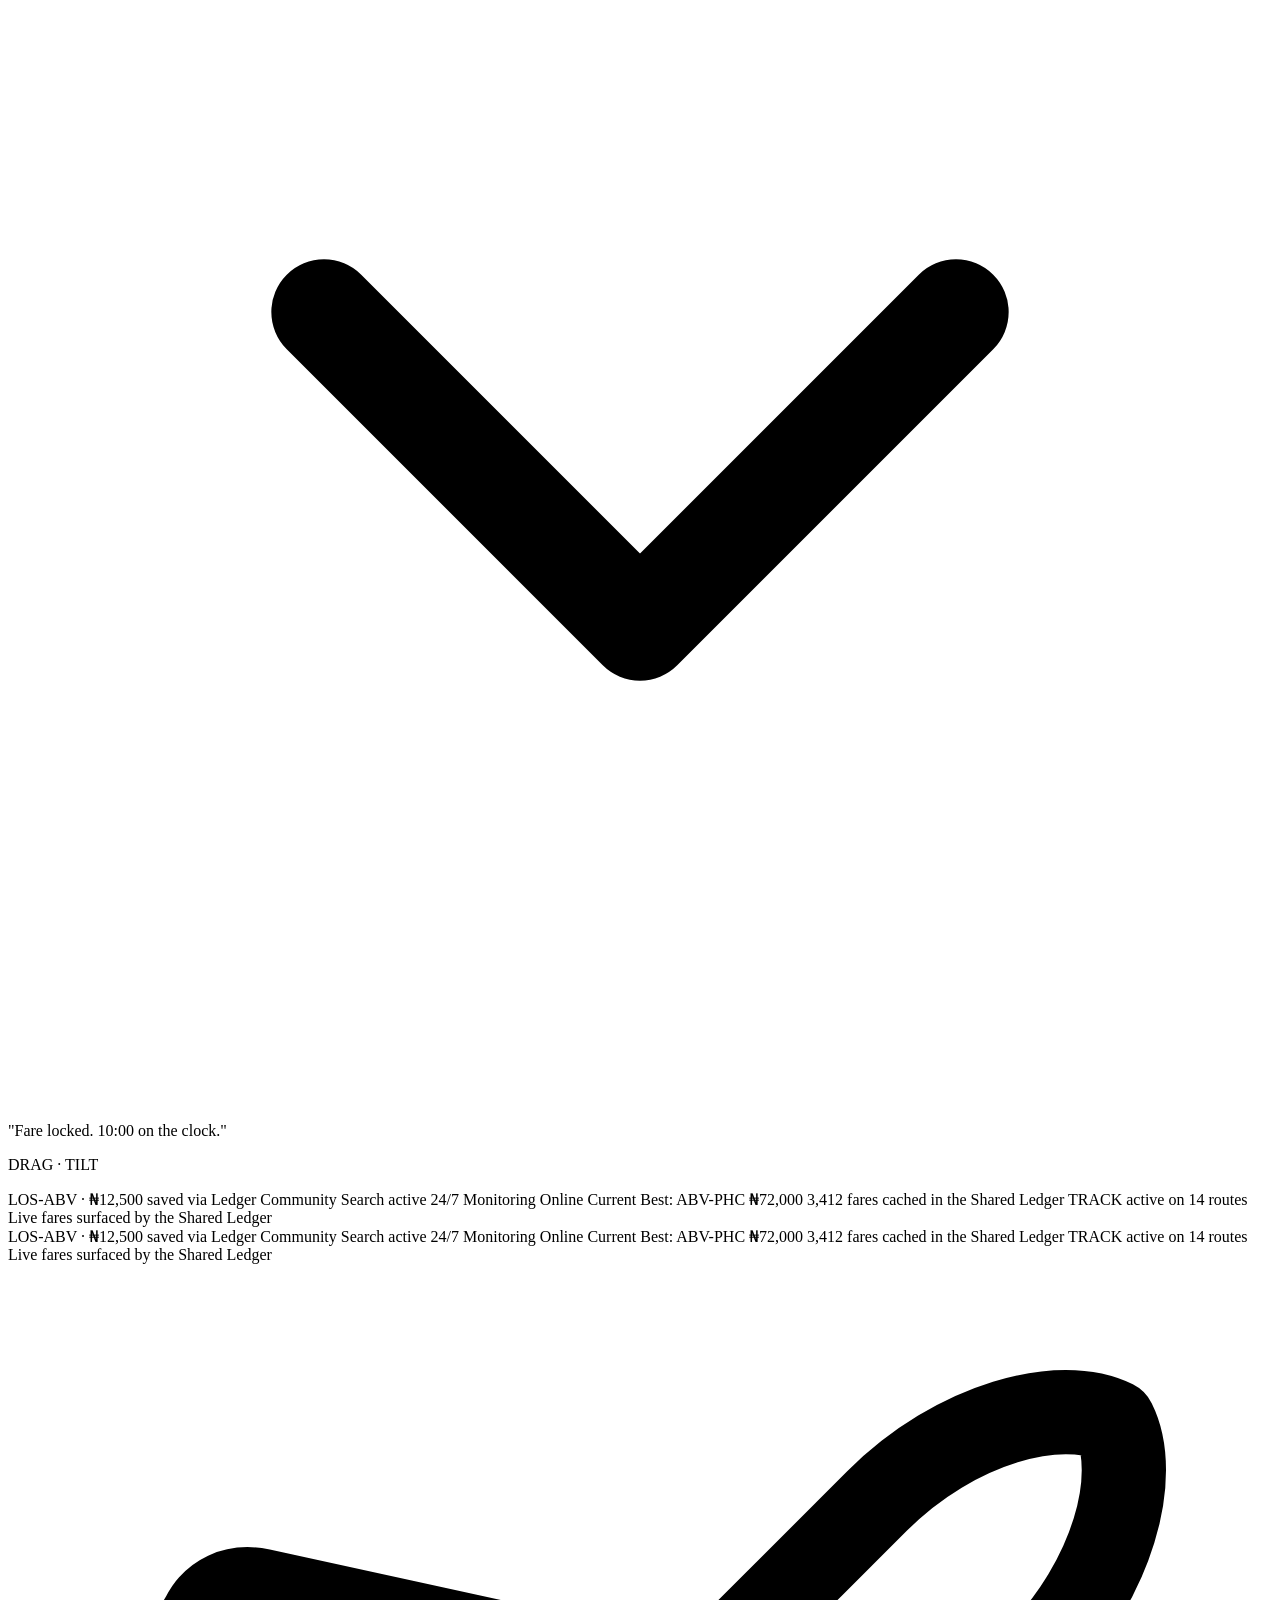
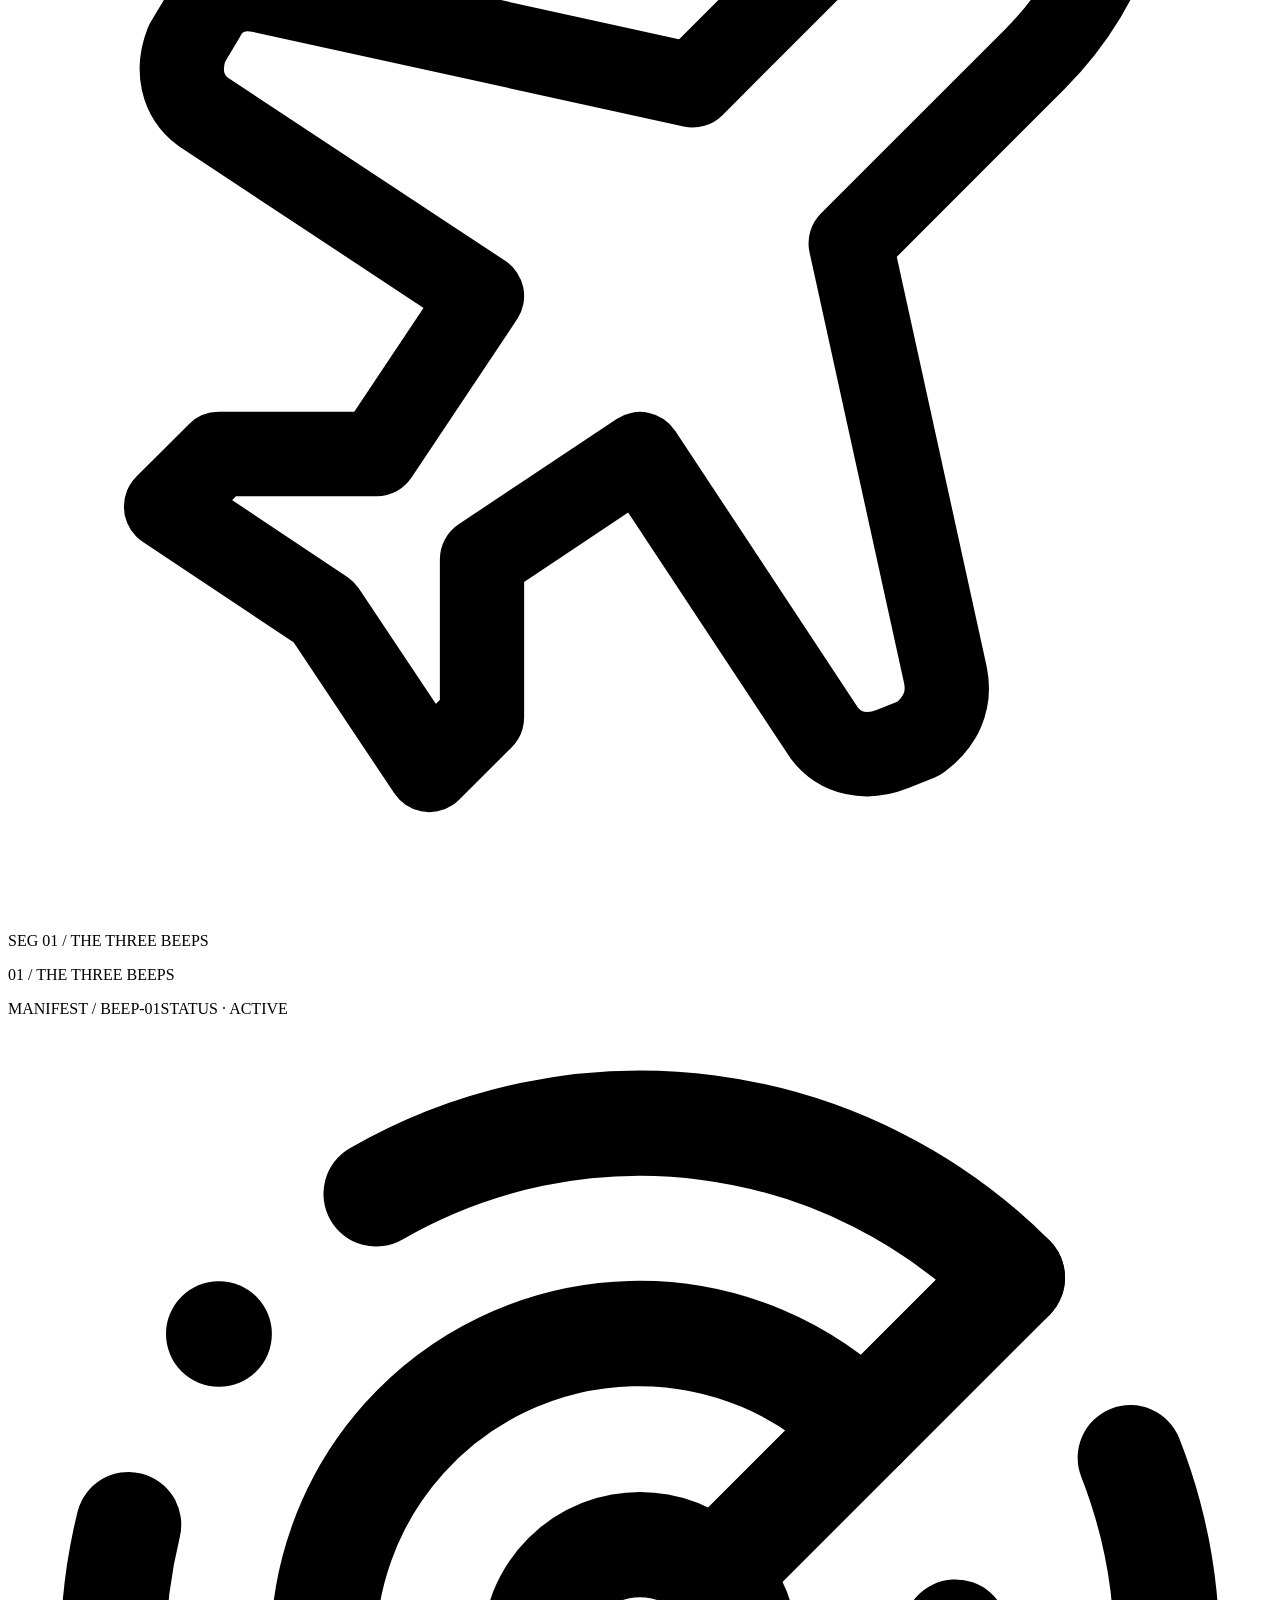
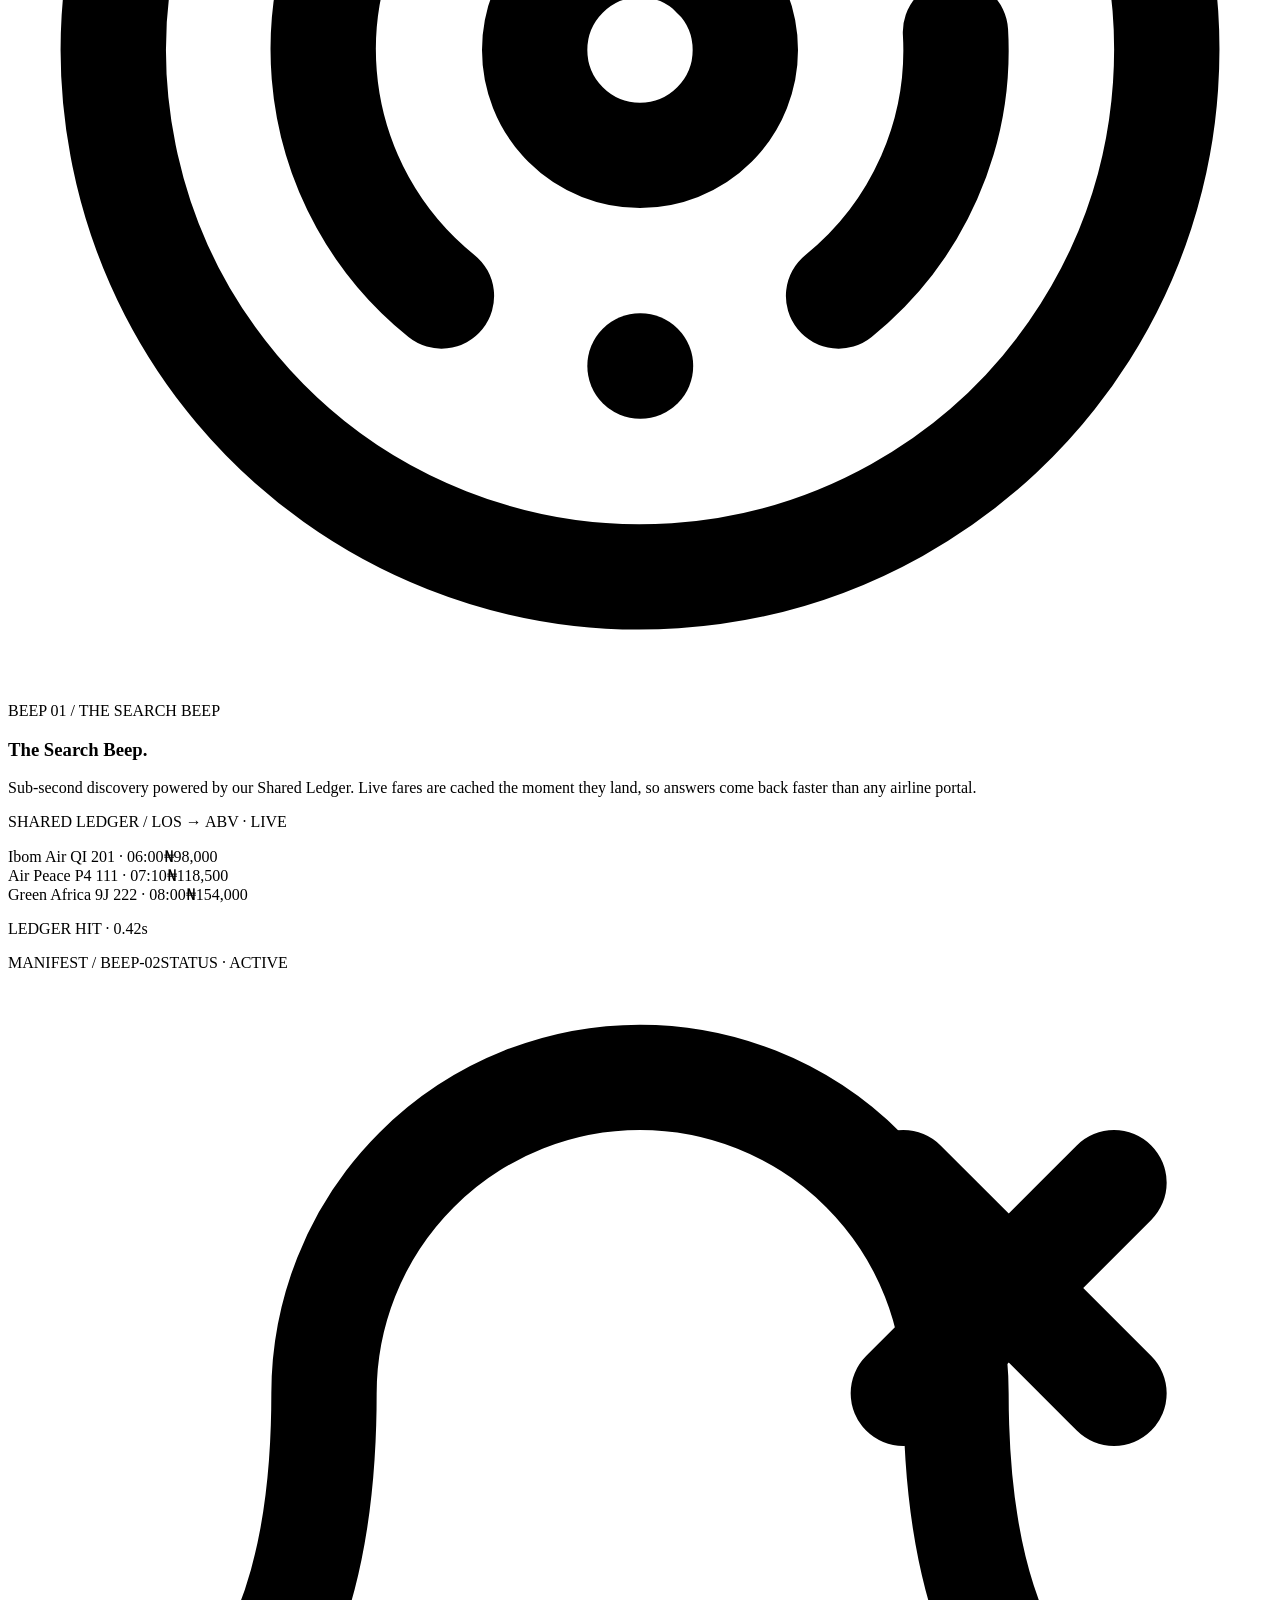
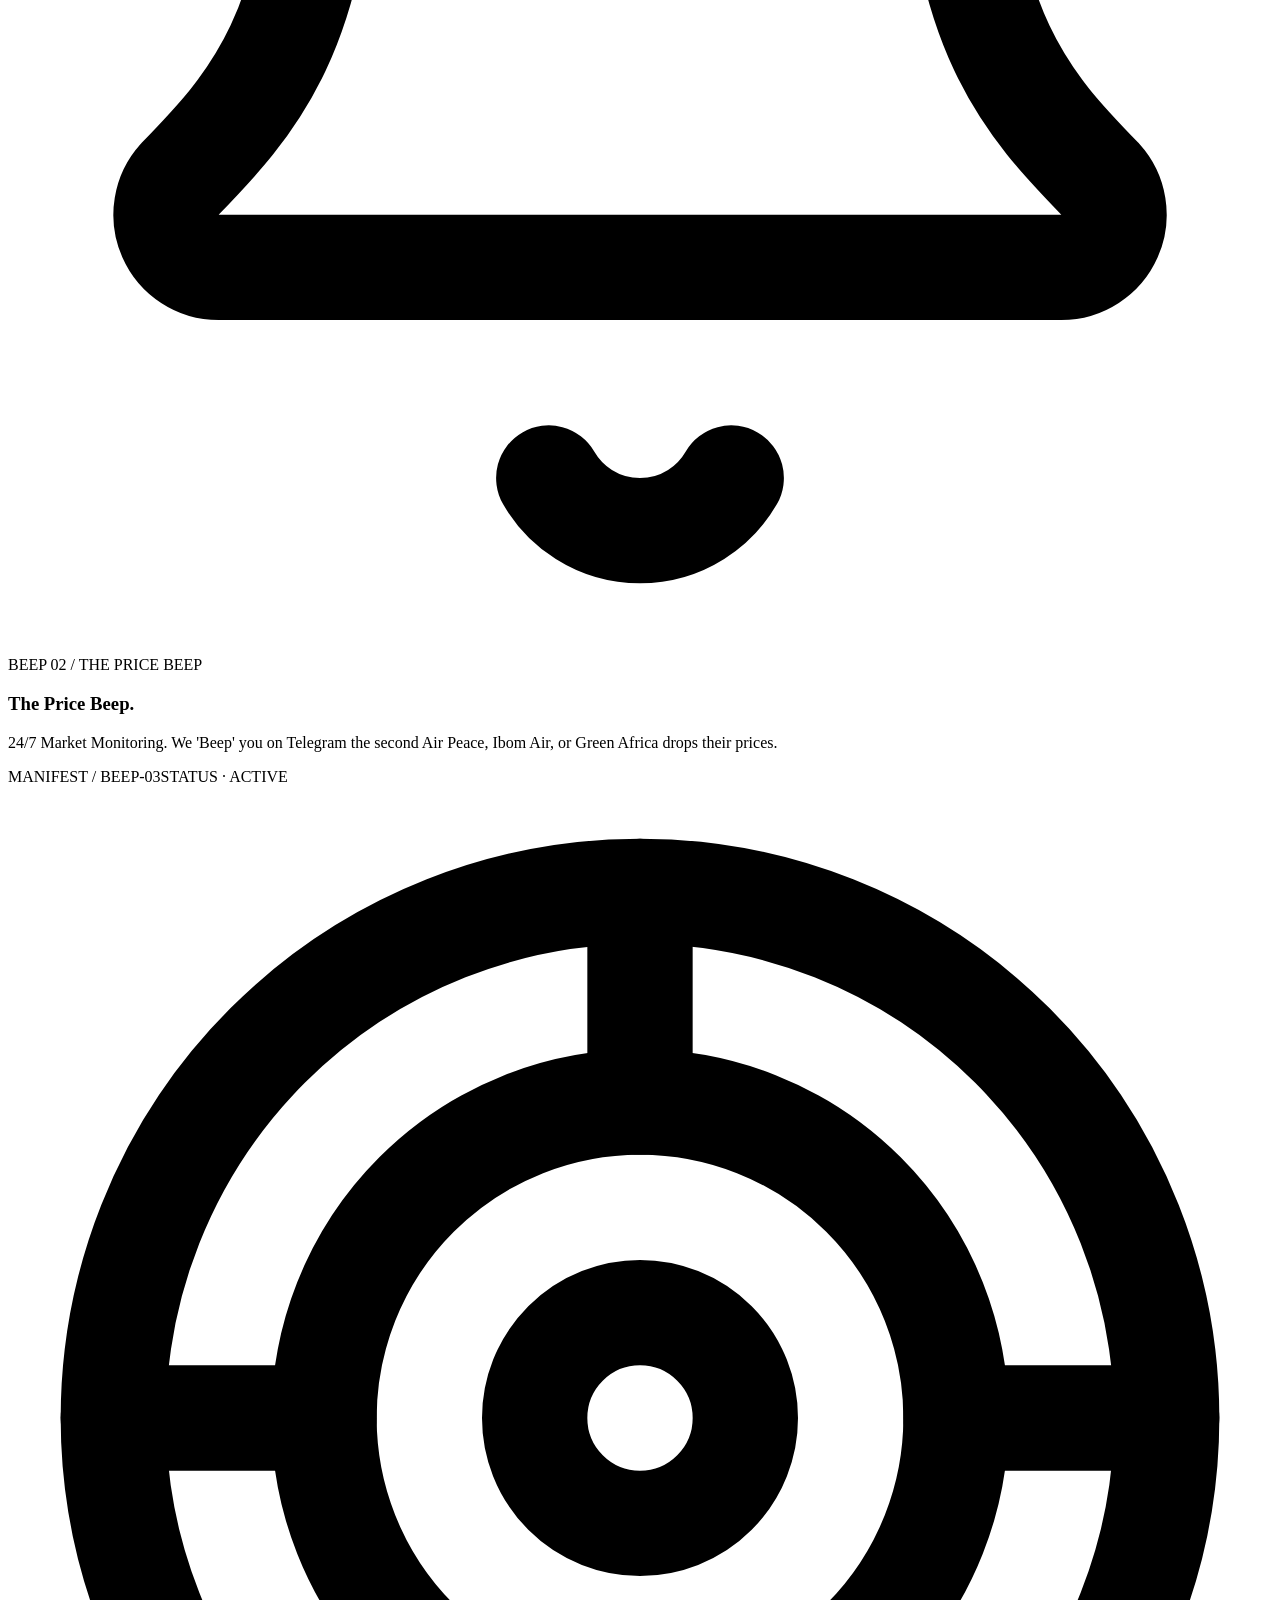
==== commit a25a41b3: "Landing page redesign: Sarvam 'Kivi' poster language - deep pine green (#0e3b2c) + chartreuse (#d8e9" ====
--- a/FareBeep/web/index.html
+++ b/FareBeep/web/index.html
@@ -3,7 +3,7 @@
 <head>
 <meta charset="UTF-8">
 <meta name="viewport" content="width=device-width, initial-scale=1.0, maximum-scale=1">
-<meta name="theme-color" content="#17210b">
+<meta name="theme-color" content="#0e3b2c">
 <meta name="description" content="FareBeep is the domestic flight assistant inside your chat. Say the route, lock the fare for ten minutes, pay in the conversation. No app, no forms, no silent price jumps.">
 <meta property="og:type" content="website">
 <meta property="og:title" content="FareBeep · Flights in your chat">
@@ -12,15 +12,15 @@
 <link rel="icon" href="/assets/logo.svg" type="image/svg+xml">
 <link rel="preconnect" href="https://fonts.googleapis.com">
 <link rel="preconnect" href="https://fonts.gstatic.com" crossorigin>
-<link href="https://fonts.googleapis.com/css2?family=IBM+Plex+Mono:wght@400;500;600&family=Source+Serif+4:ital,opsz,wght@0,8..60,500;0,8..60,600;1,8..60,500;1,8..60,600&family=Space+Grotesk:wght@400;500;600;700&display=swap" rel="stylesheet">
+<link href="https://fonts.googleapis.com/css2?family=IBM+Plex+Mono:wght@400;500;600&family=Plus+Jakarta+Sans:wght@400;500;600;700;800&display=swap" rel="stylesheet">
 <title>FareBeep · Flights in your chat</title>
-<link rel="stylesheet" href="/assets/styles.css">
+<link rel="stylesheet" href="/assets/styles.css?v=kivi-1">
 </head>
 <body>
 <div class="noise" aria-hidden="true"></div>
 <div class="contour-watermark" aria-hidden="true">
   <svg class="wm wm-tr" viewBox="0 0 600 600" fill="none">
-    <g stroke="#697738" stroke-width="1">
+    <g stroke="#3e7e5b" stroke-width="1">
       <circle cx="300" cy="300" r="70"/>
       <circle cx="300" cy="300" r="130" stroke-dasharray="4 10"/>
       <circle cx="300" cy="300" r="195"/>
@@ -30,7 +30,7 @@
     </g>
   </svg>
   <svg class="wm wm-bl" viewBox="0 0 600 600" fill="none">
-    <g stroke="#697738" stroke-width="1">
+    <g stroke="#3e7e5b" stroke-width="1">
       <circle cx="300" cy="300" r="90"/>
       <circle cx="300" cy="300" r="170" stroke-dasharray="3 9"/>
       <circle cx="300" cy="300" r="250" stroke-dasharray="1 8"/>
@@ -47,7 +47,7 @@
           <path d="M61.2 30.8 A30 30 0 1 0 61.2 73.2" stroke="currentColor" stroke-width="8" stroke-linecap="round"/>
           <path d="M52.7 39.3 A18 18 0 1 0 52.7 64.7" stroke="currentColor" stroke-width="8" stroke-linecap="round"/>
           <path d="M30 76 L74 30" stroke="currentColor" stroke-width="6" stroke-linecap="round"/>
-          <path d="M34 51 L60 42 L46 58 L44 52 Z" fill="#eef3e2"/>
+          <path d="M34 51 L60 42 L46 58 L44 52 Z" fill="#eaf4e0"/>
           <circle class="logo-ping" cx="80" cy="24" r="9" stroke="currentColor" stroke-width="2"/>
           <circle cx="80" cy="24" r="9" fill="currentColor"/>
         </svg>
@@ -341,7 +341,7 @@
           <path d="M61.2 30.8 A30 30 0 1 0 61.2 73.2" stroke="currentColor" stroke-width="8" stroke-linecap="round"/>
           <path d="M52.7 39.3 A18 18 0 1 0 52.7 64.7" stroke="currentColor" stroke-width="8" stroke-linecap="round"/>
           <path d="M30 76 L74 30" stroke="currentColor" stroke-width="6" stroke-linecap="round"/>
-          <path d="M34 51 L60 42 L46 58 L44 52 Z" fill="#eef3e2"/>
+          <path d="M34 51 L60 42 L46 58 L44 52 Z" fill="#eaf4e0"/>
           <circle class="logo-ping" cx="80" cy="24" r="9" stroke="currentColor" stroke-width="2"/>
           <circle cx="80" cy="24" r="9" fill="currentColor"/>
         </svg>
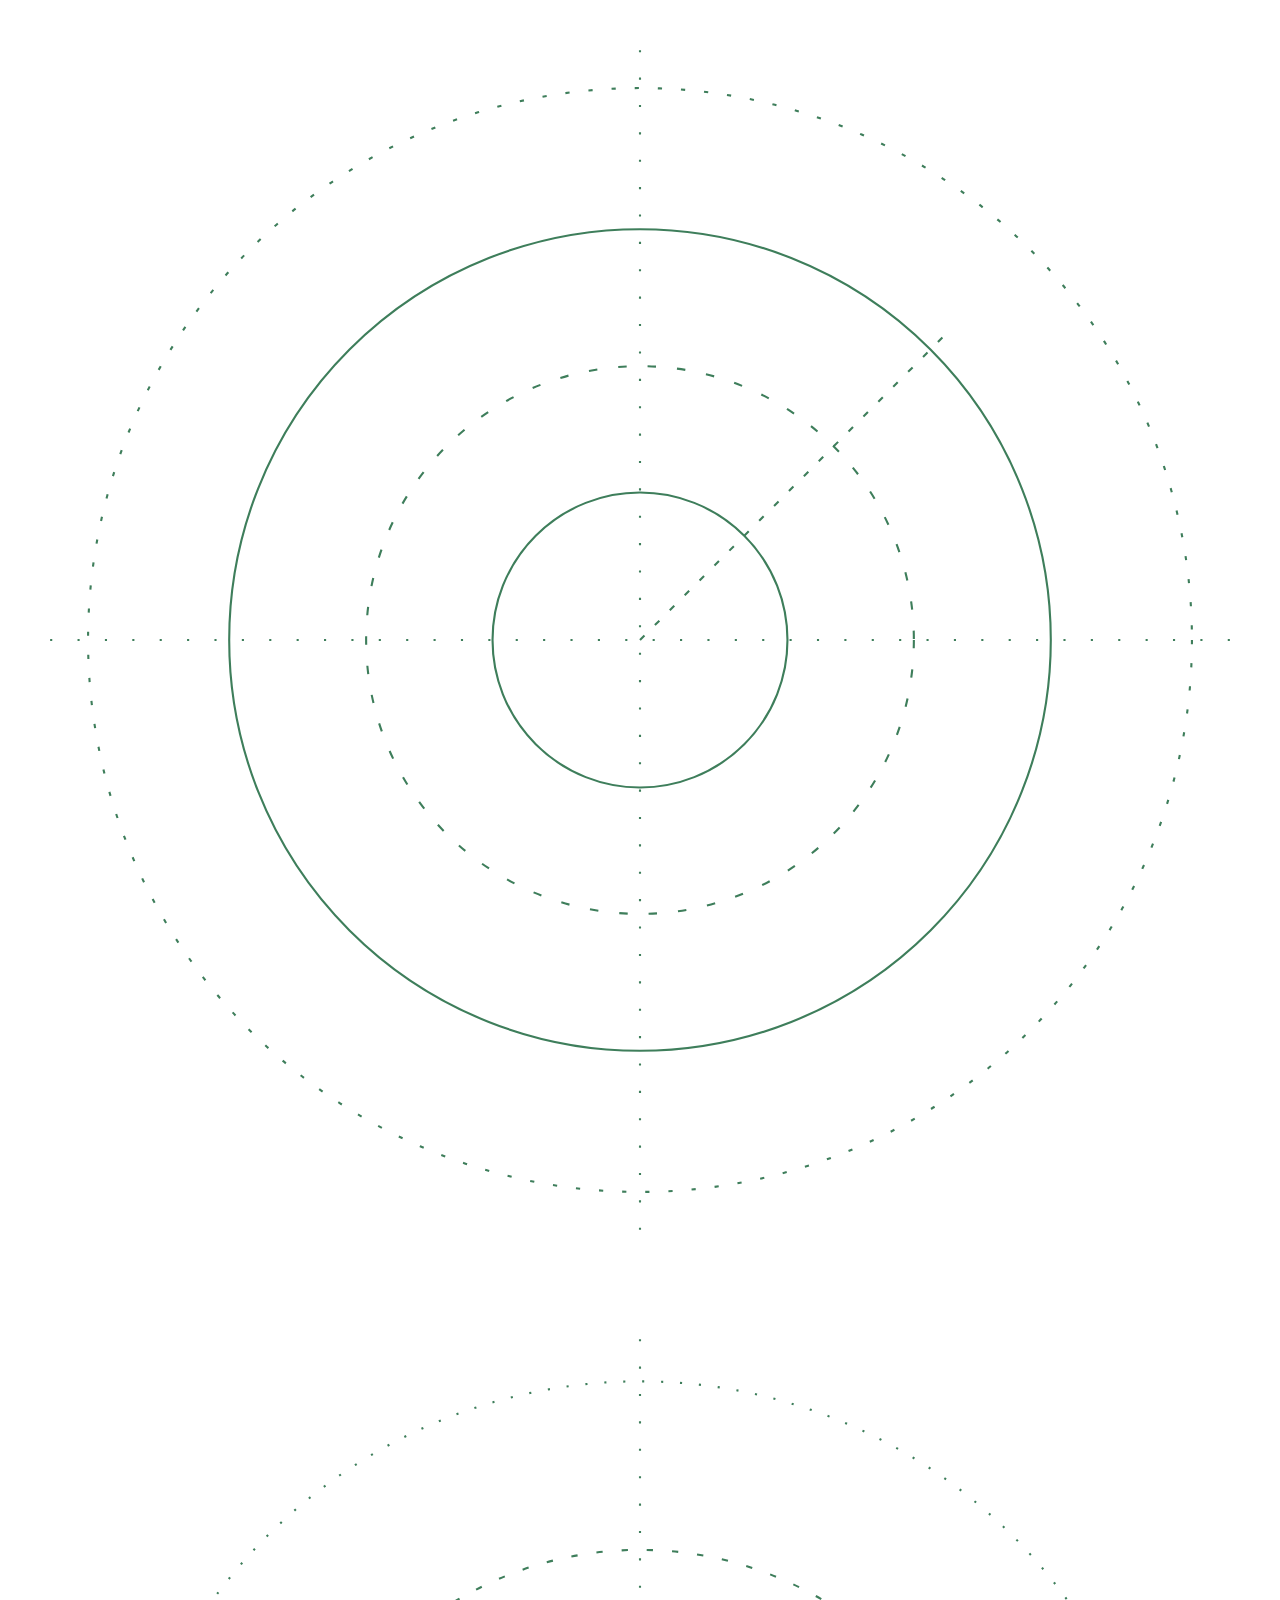
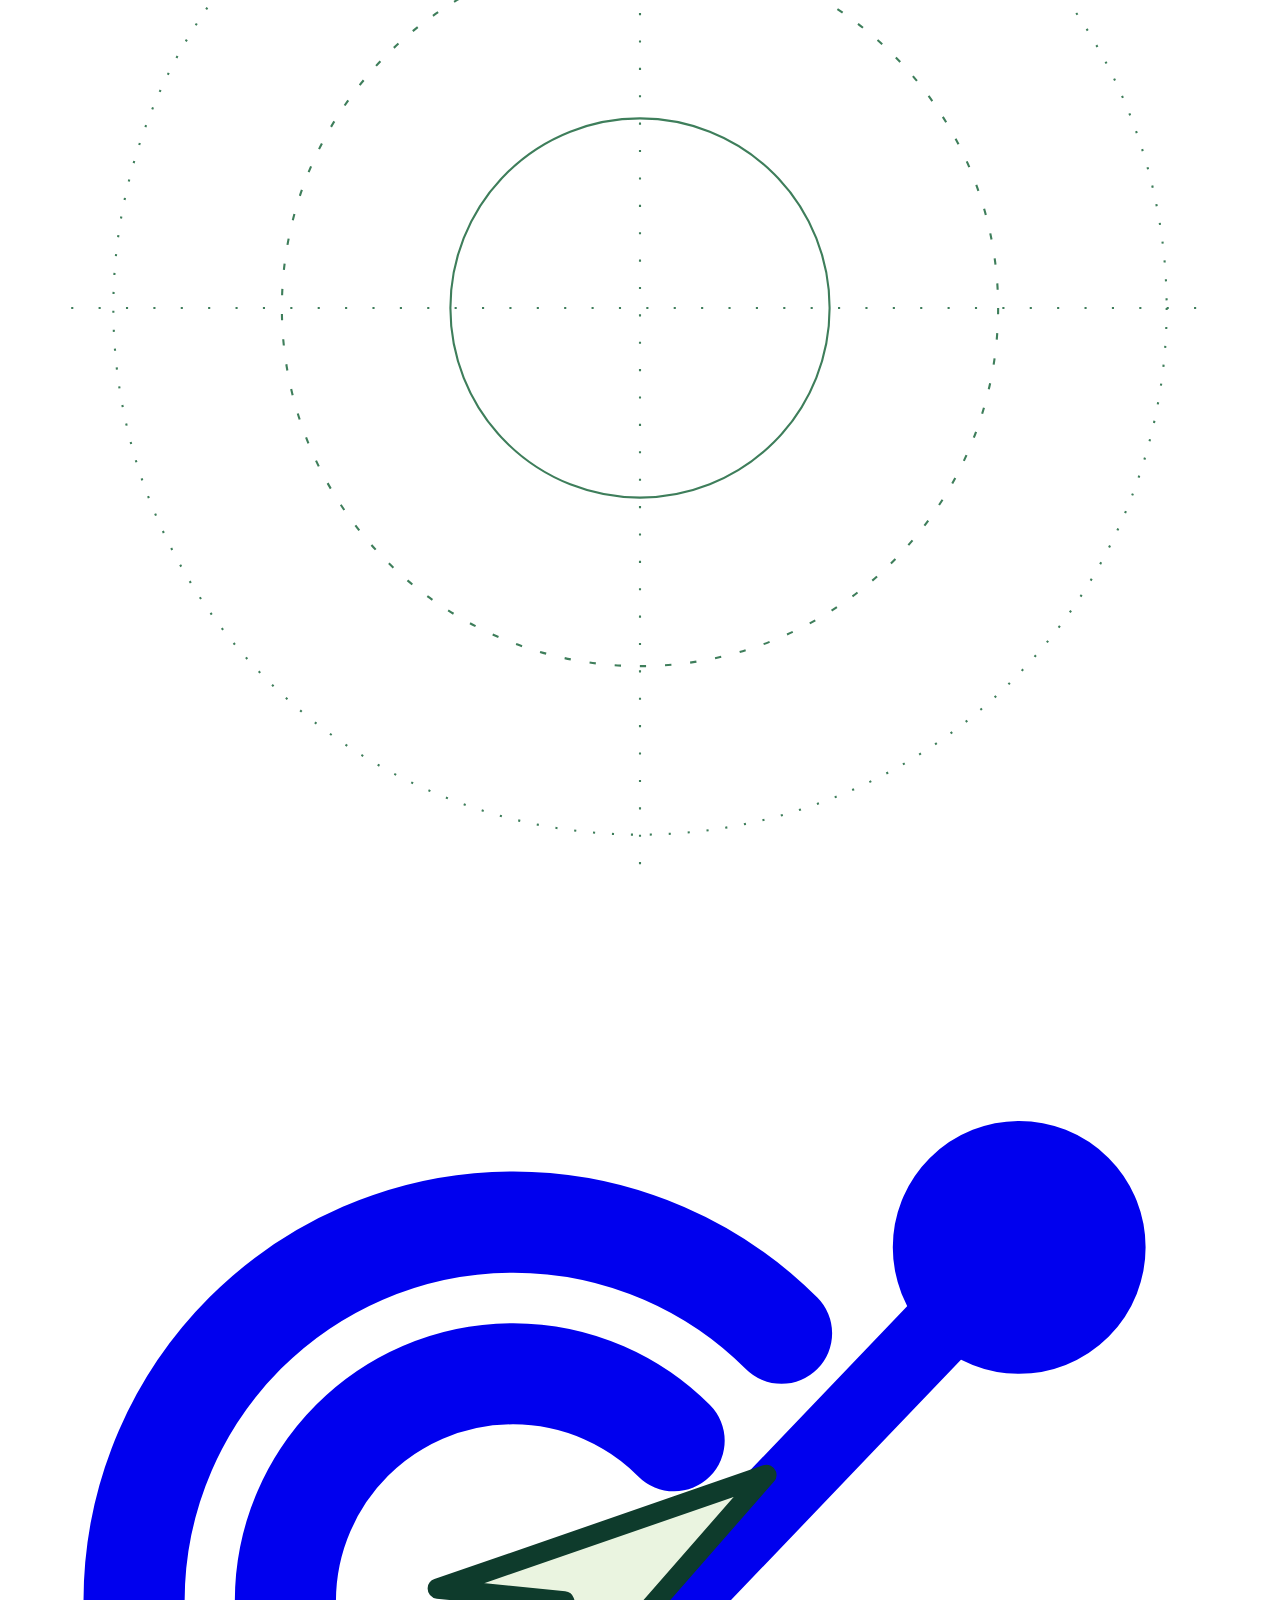
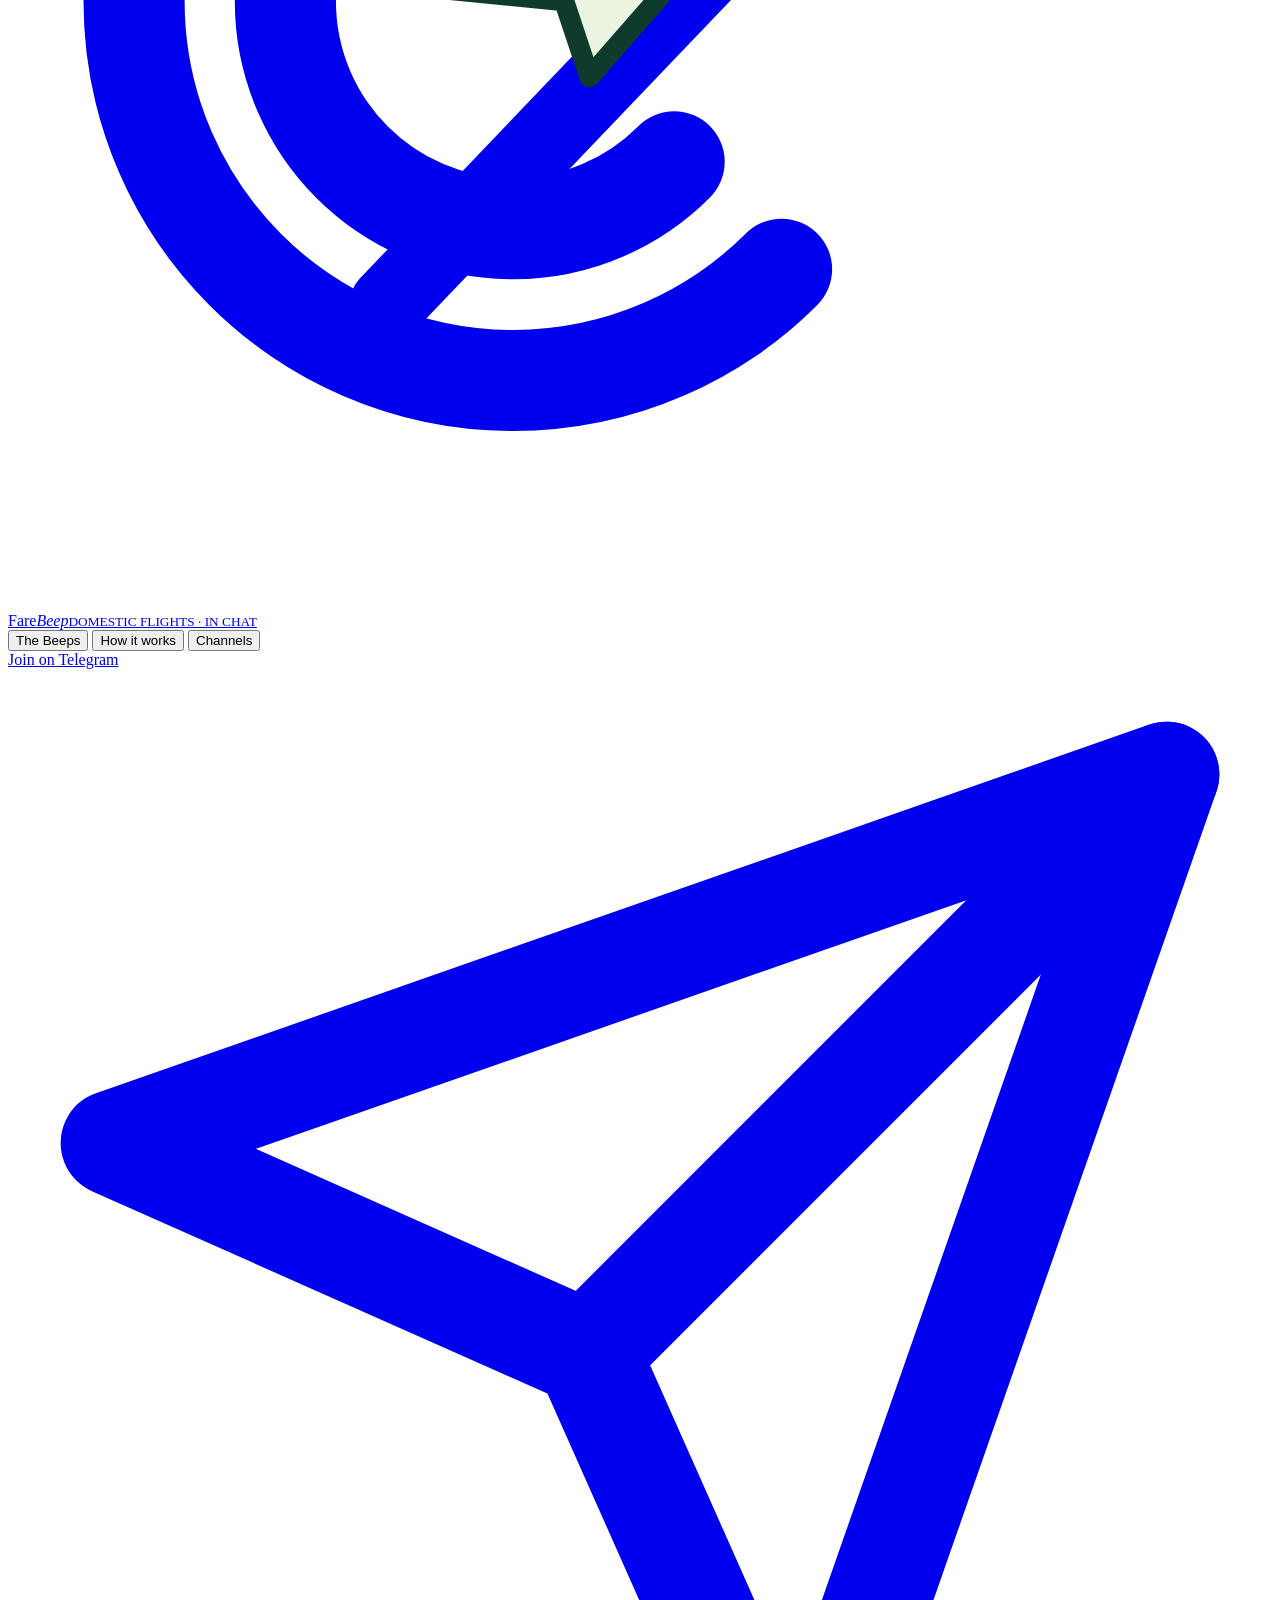
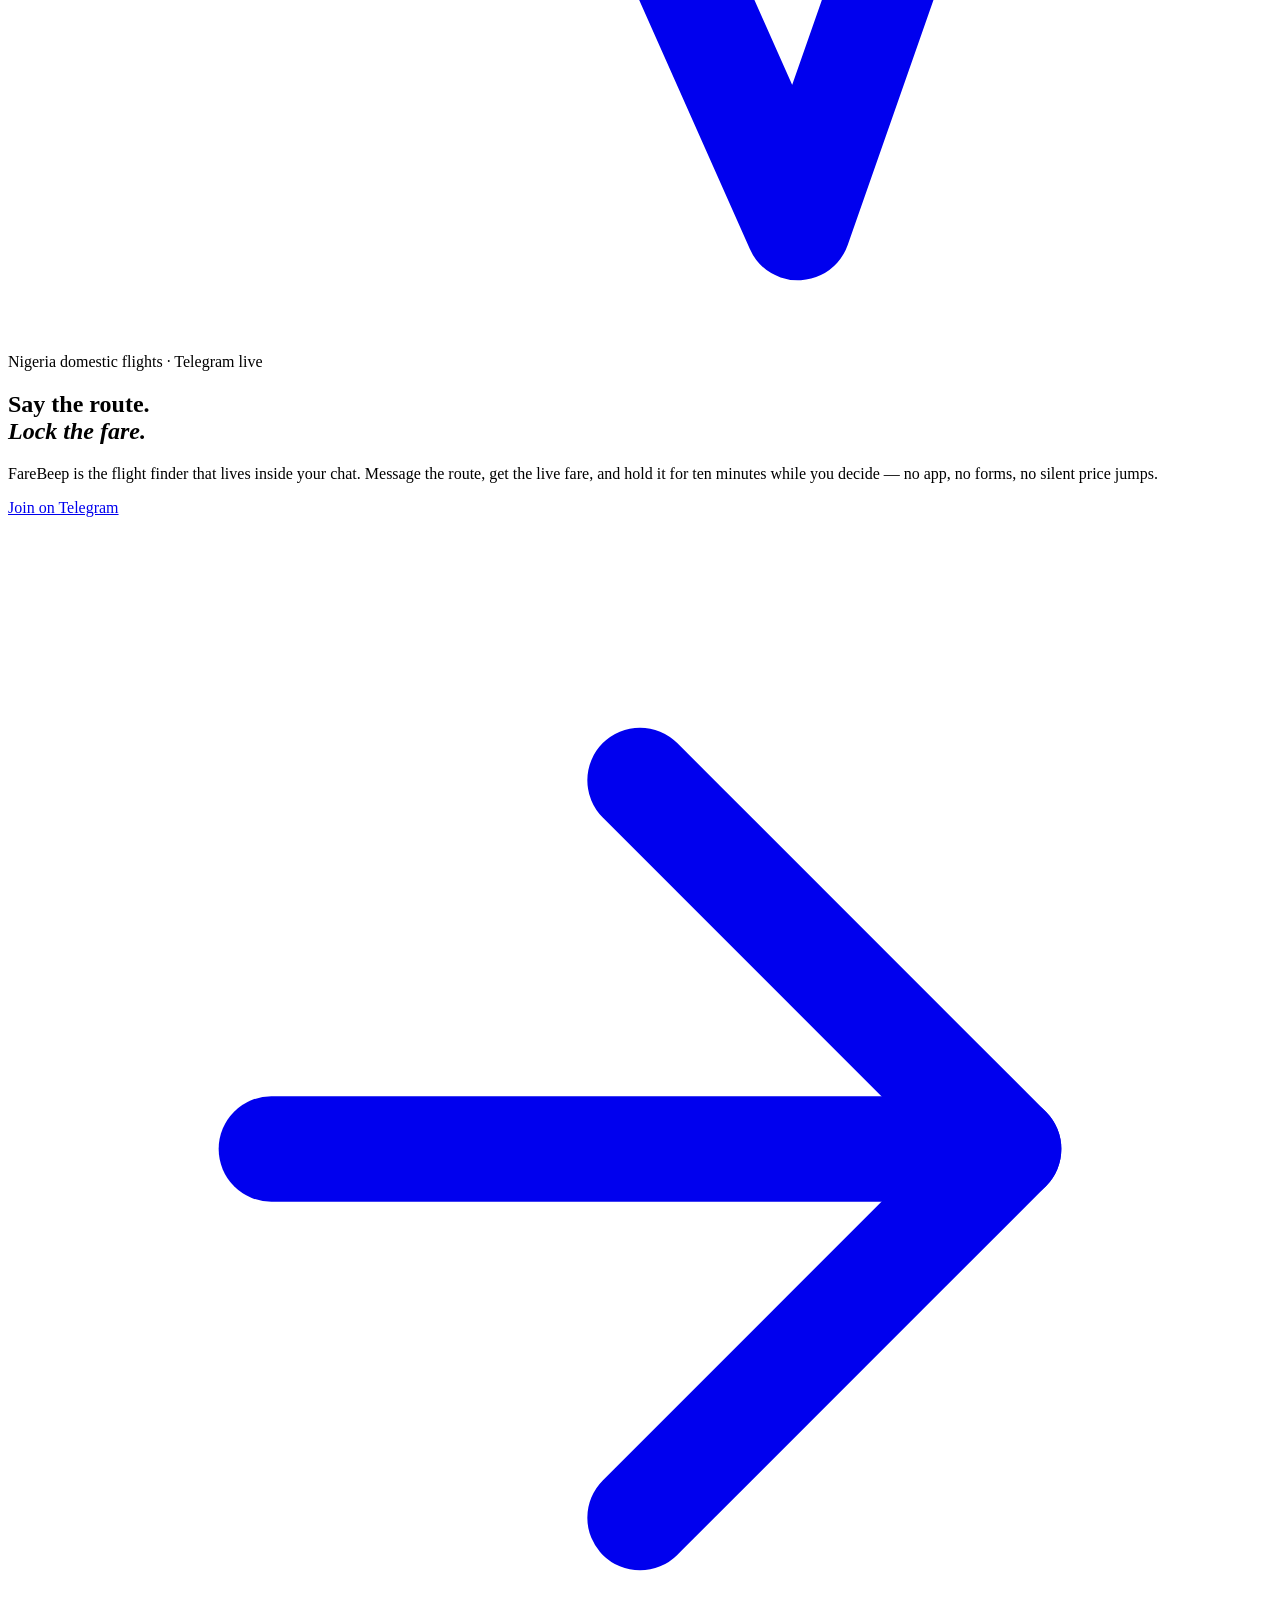
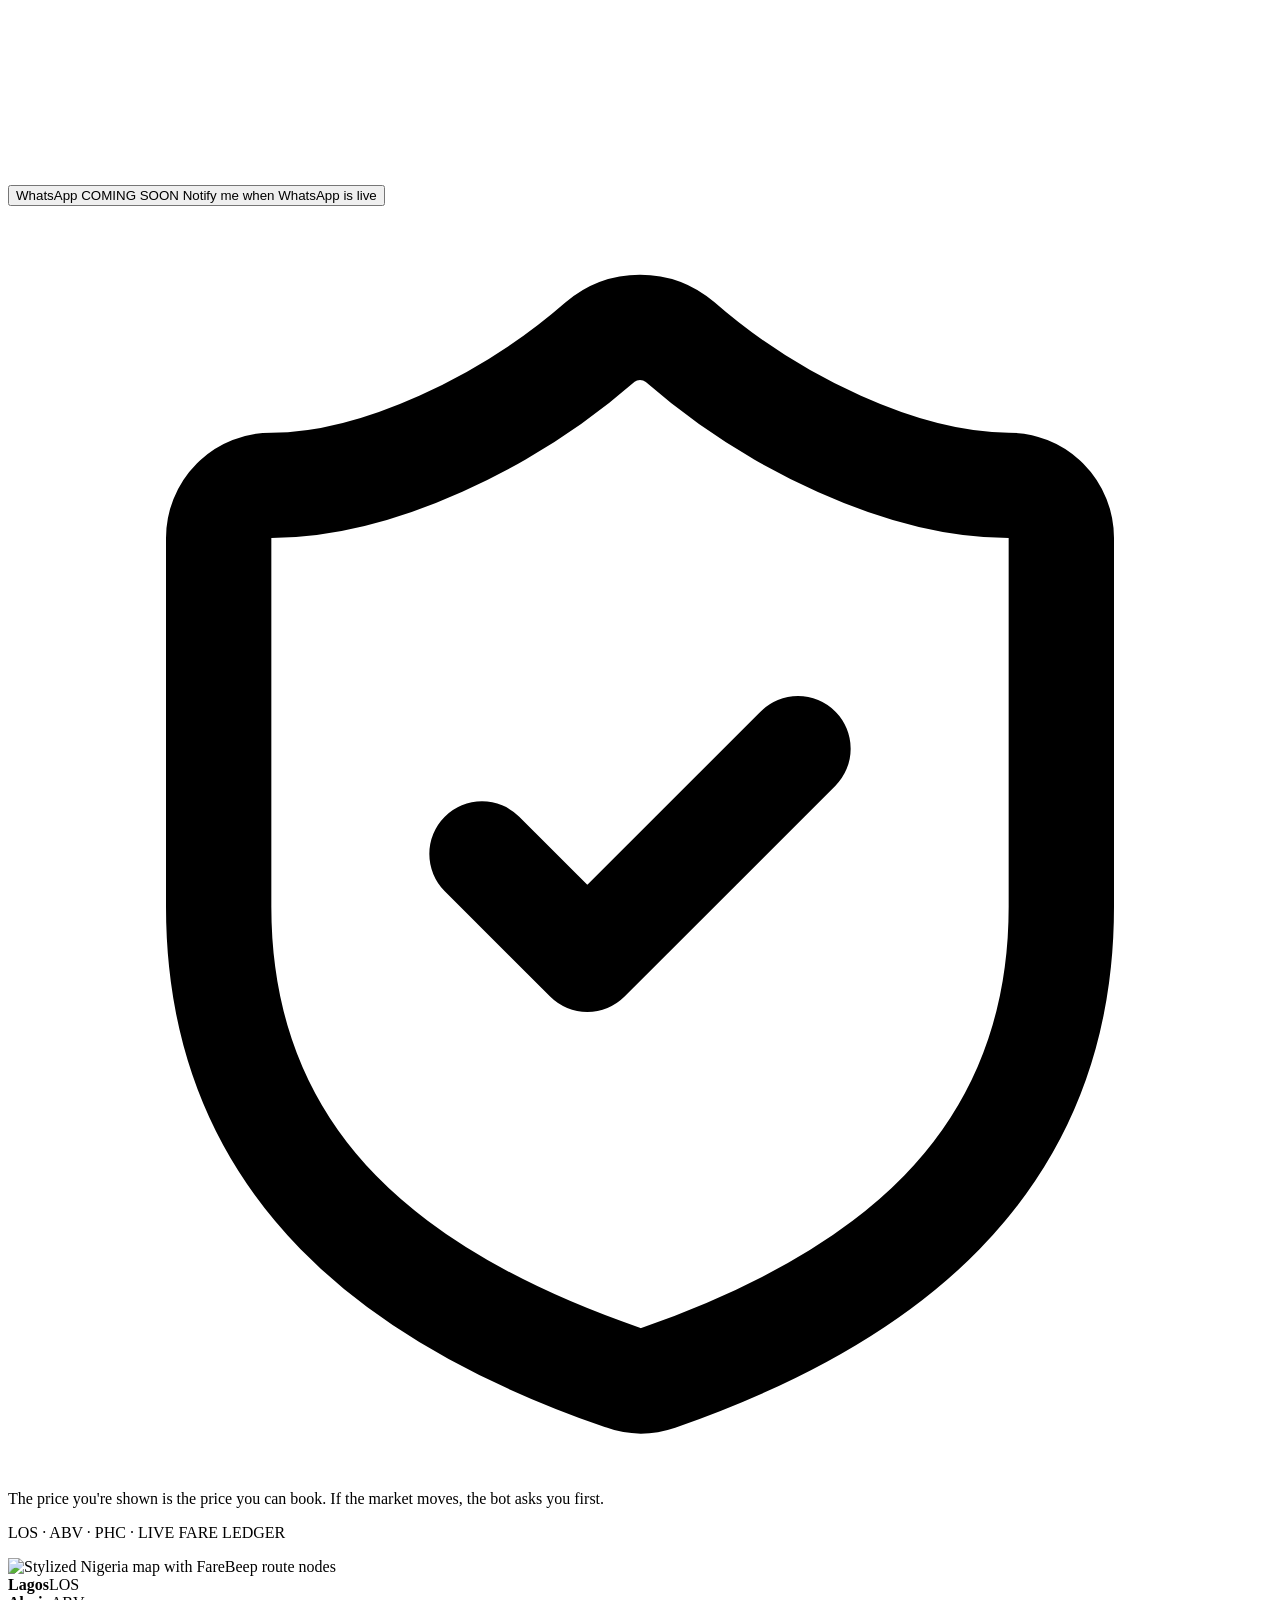
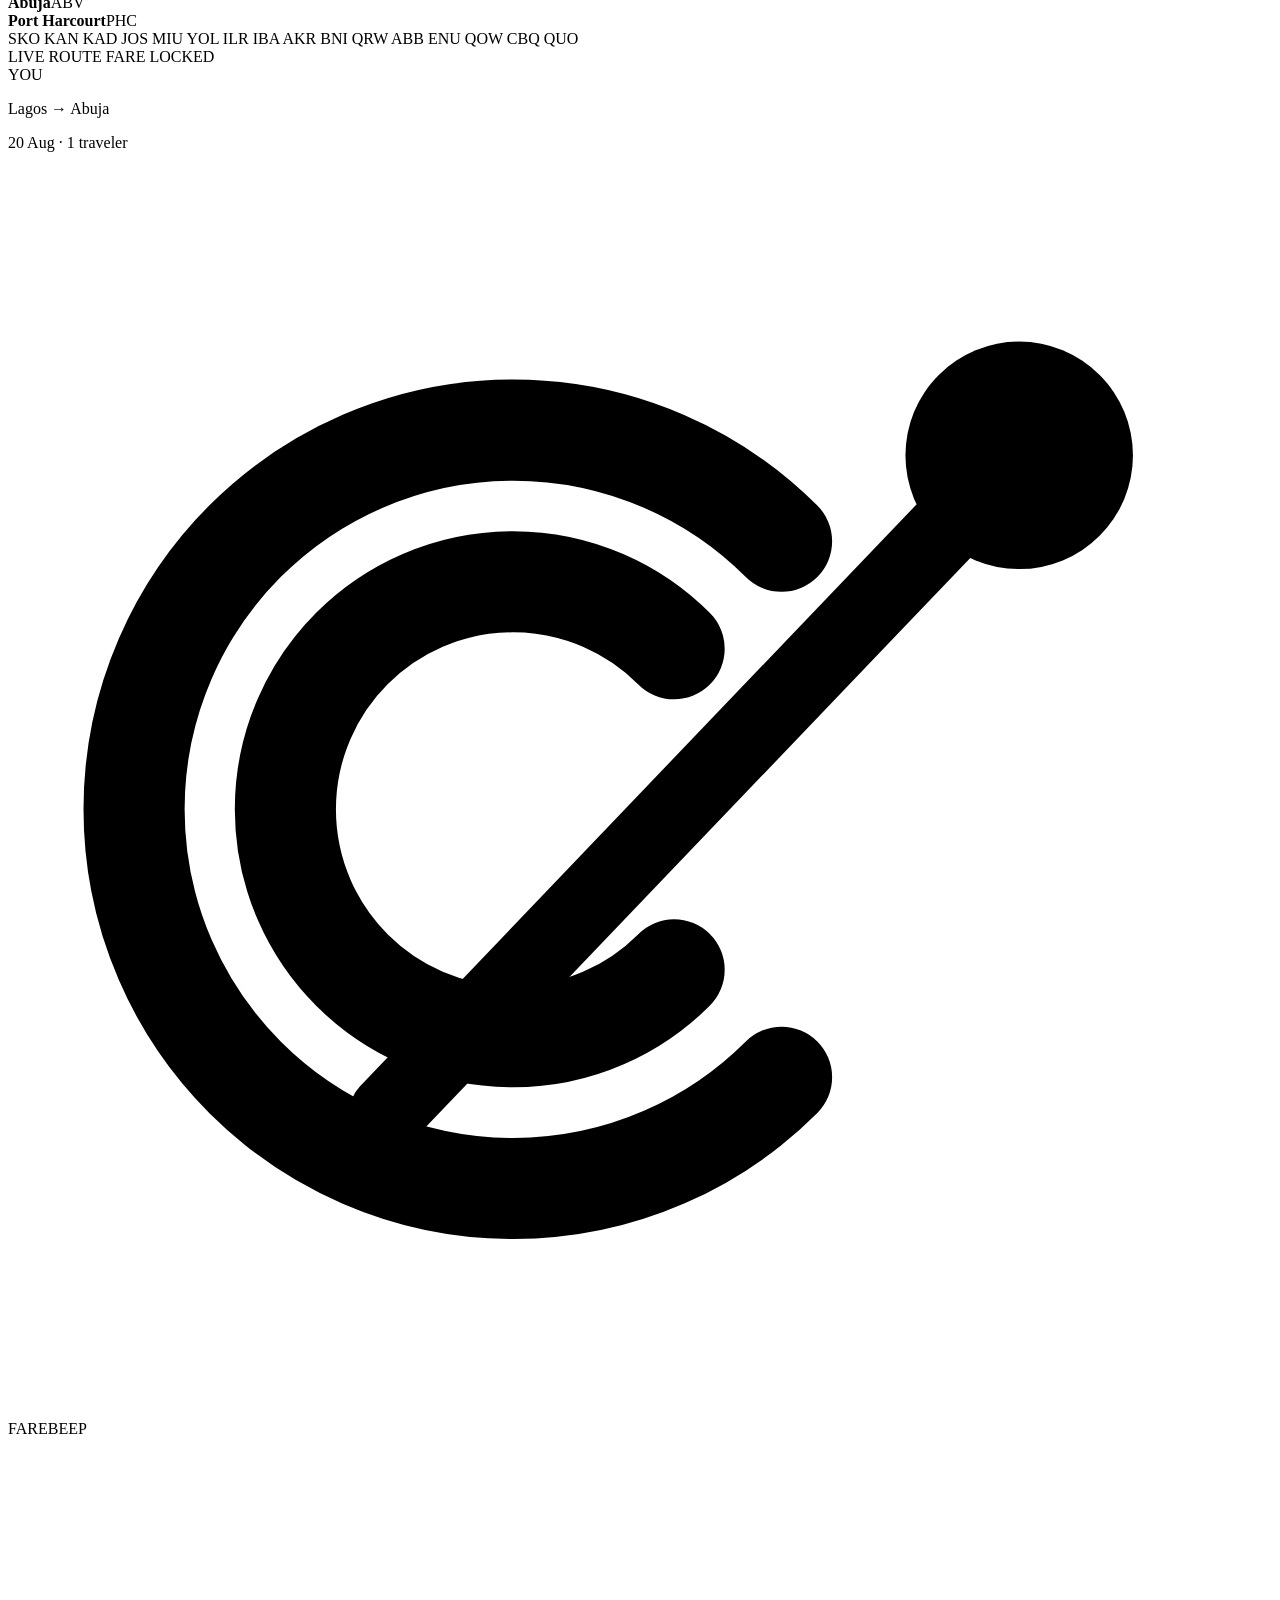
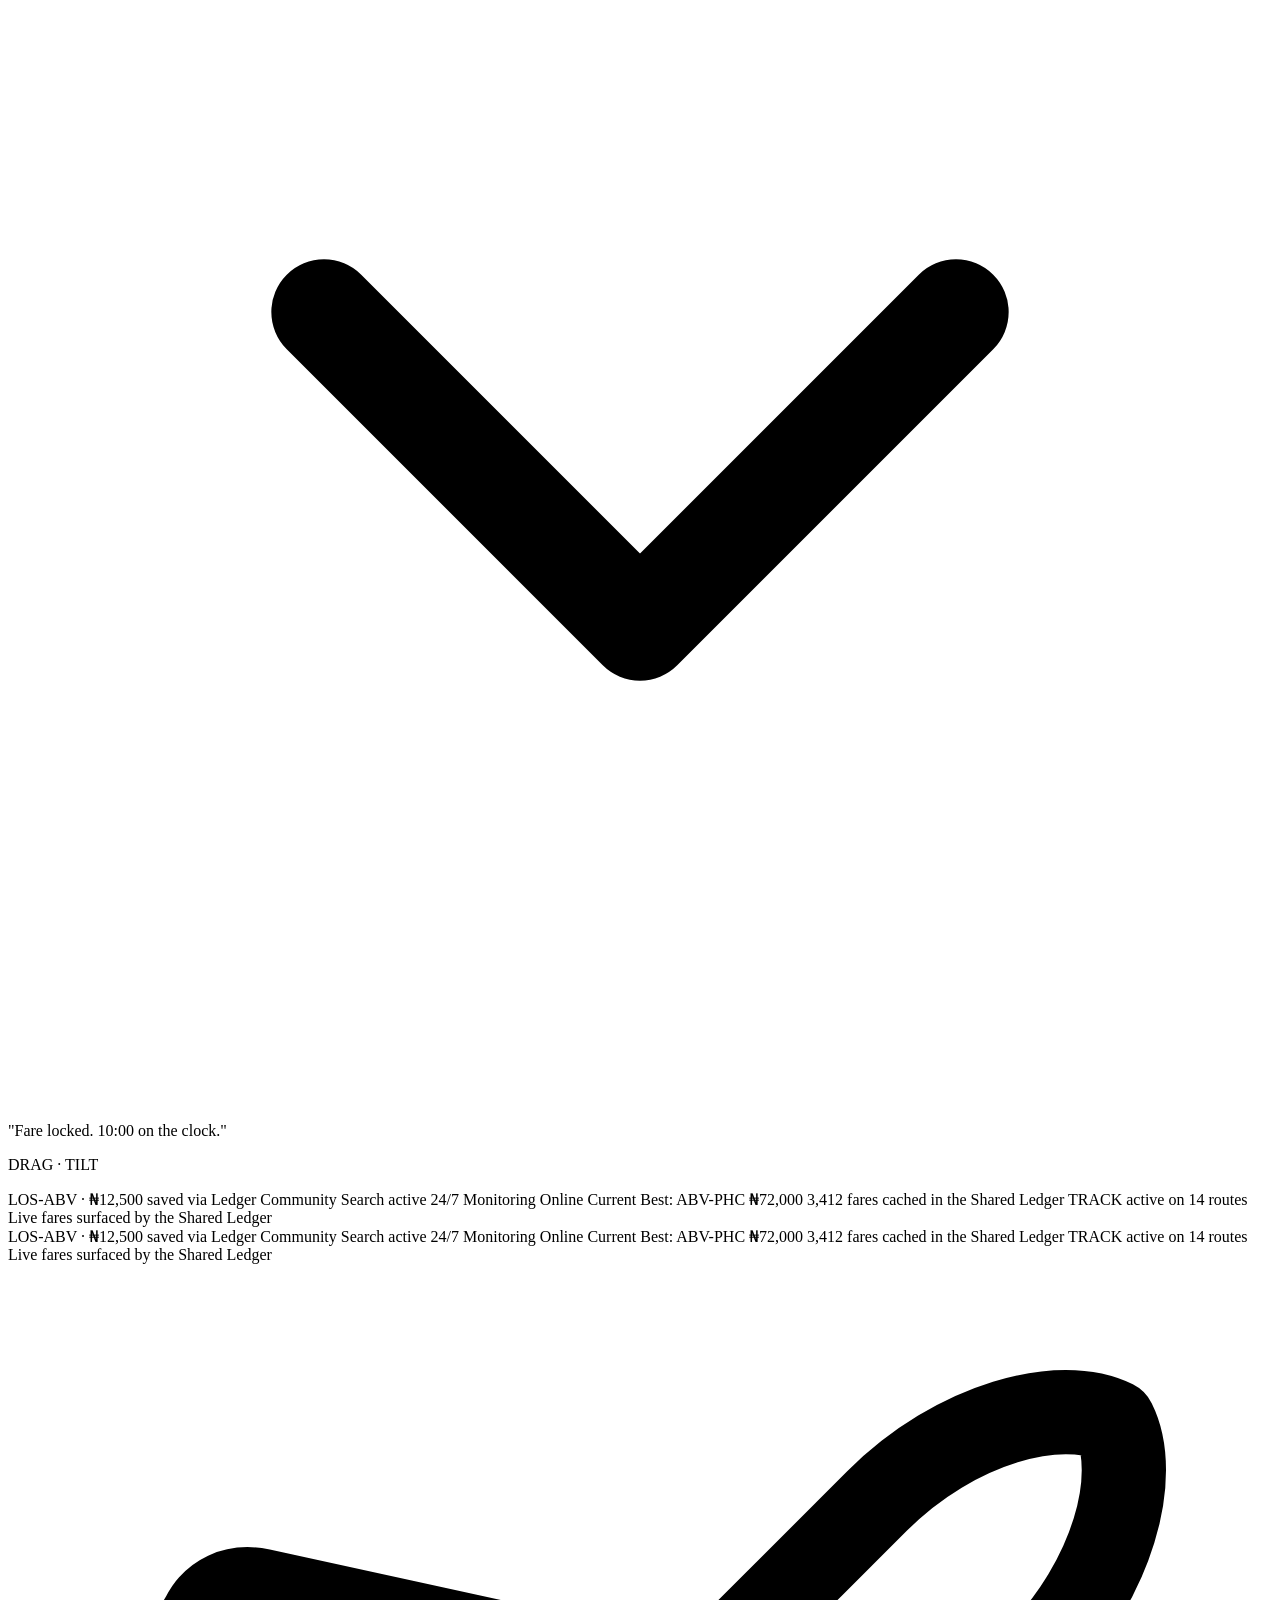
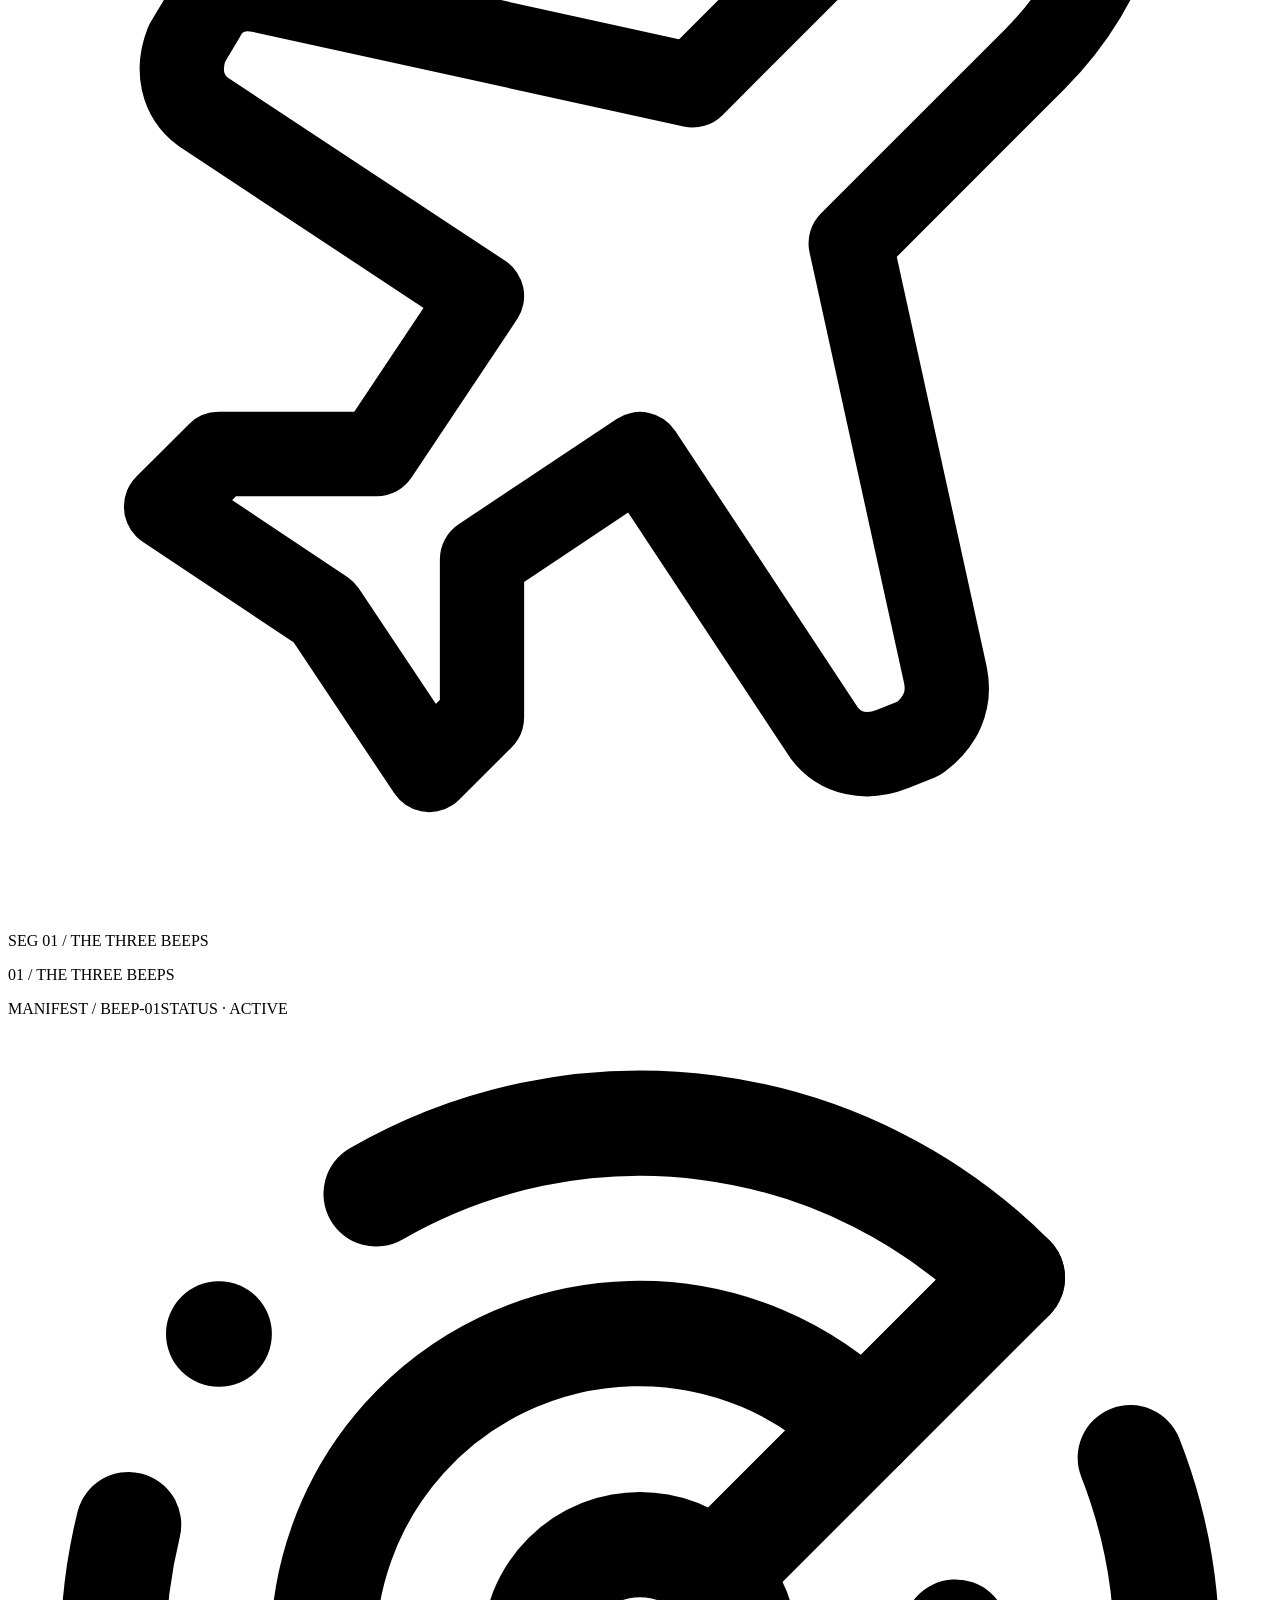
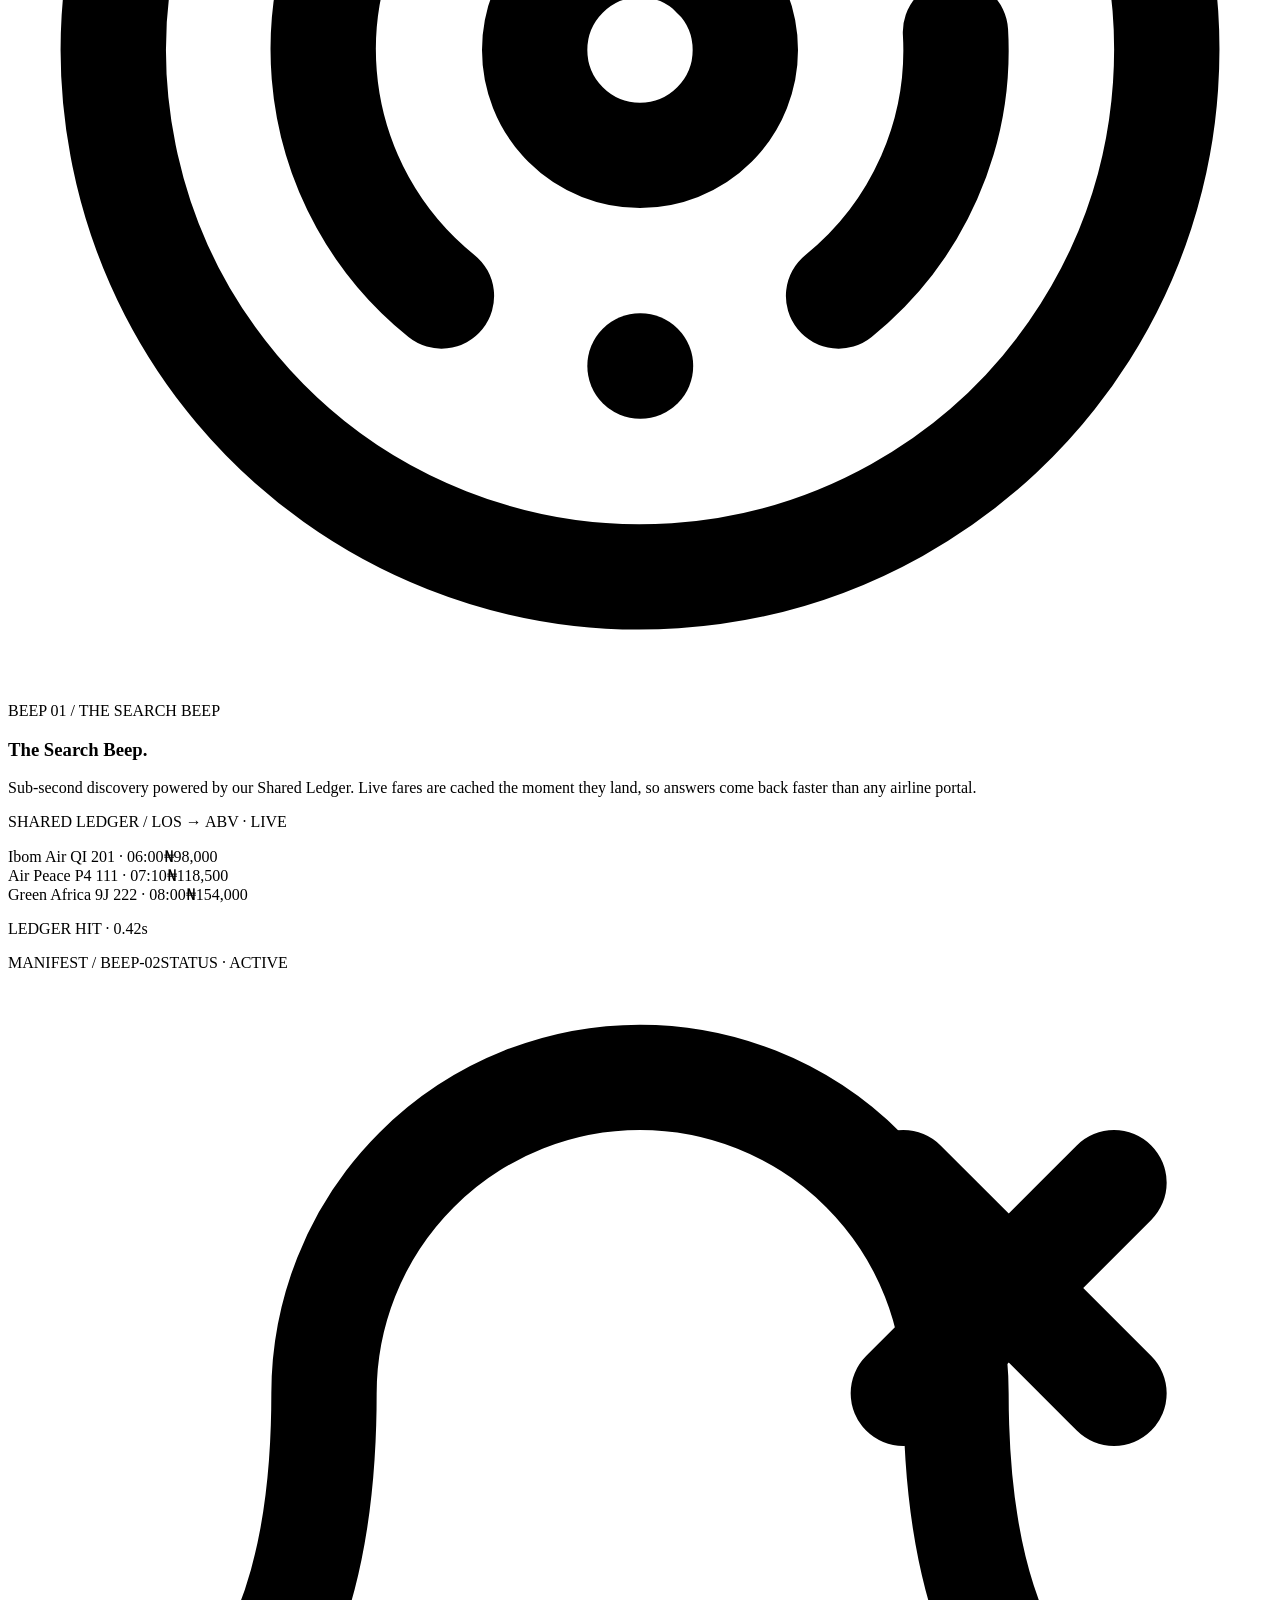
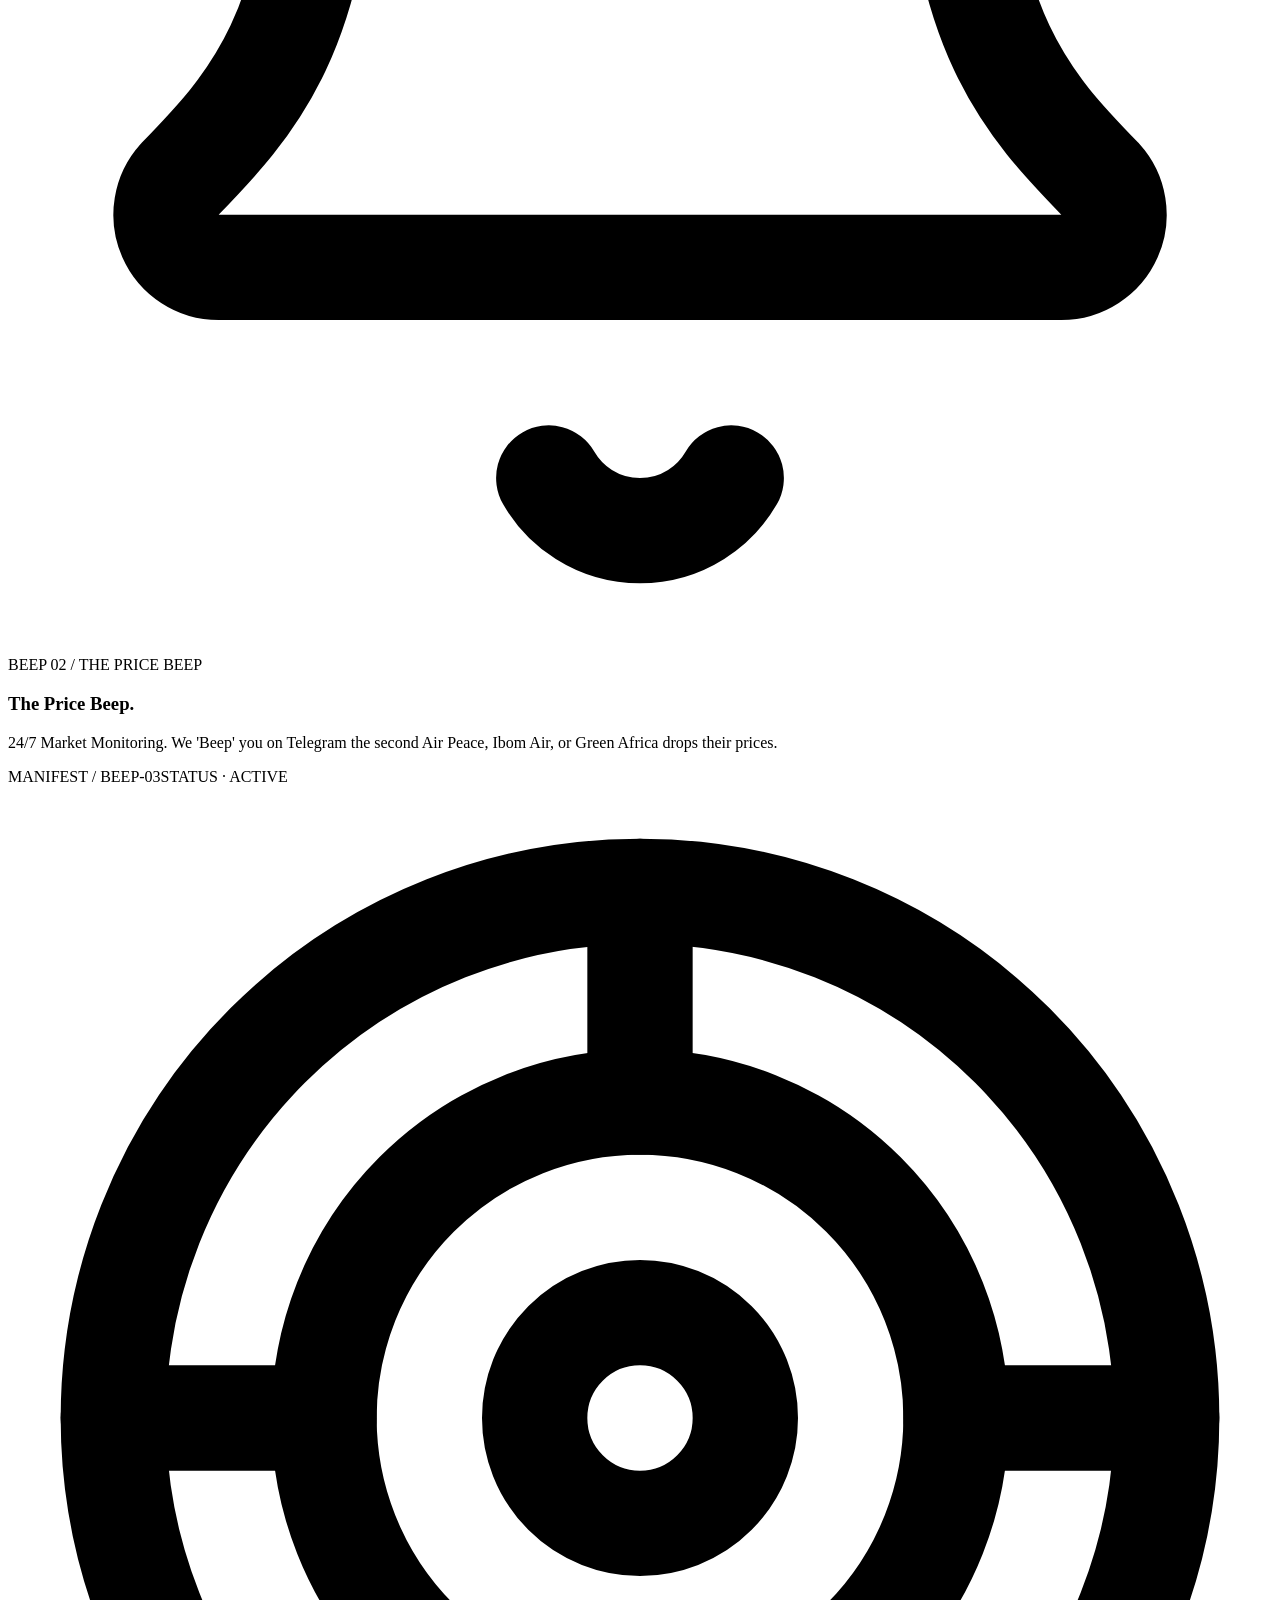
==== commit eae92968: "Landing page perf rework + design tuning: kill perpetual animation loops, sticky header, poster-cons" ====
--- a/FareBeep/web/index.html
+++ b/FareBeep/web/index.html
@@ -9,12 +9,17 @@
 <meta property="og:title" content="FareBeep · Flights in your chat">
 <meta property="og:description" content="Say the route, lock the fare, pay in chat. Nigeria's flights in chat — built for LOS · ABV · PHC.">
 <meta name="twitter:card" content="summary_large_image">
-<link rel="icon" href="/assets/logo.svg" type="image/svg+xml">
+<meta name="twitter:image" content="/og.png">
+<meta property="og:image" content="/og.png">
+<meta property="og:image:width" content="1200">
+<meta property="og:image:height" content="630">
+<meta property="og:image:alt" content="FareBeep - Say the route. Lock the fare.">
+<link rel="icon" href="/assets/logo.svg?v=mark-3" type="image/svg+xml">
 <link rel="preconnect" href="https://fonts.googleapis.com">
 <link rel="preconnect" href="https://fonts.gstatic.com" crossorigin>
 <link href="https://fonts.googleapis.com/css2?family=IBM+Plex+Mono:wght@400;500;600&family=Plus+Jakarta+Sans:wght@400;500;600;700;800&display=swap" rel="stylesheet">
 <title>FareBeep · Flights in your chat</title>
-<link rel="stylesheet" href="/assets/styles.css?v=kivi-1">
+<link rel="stylesheet" href="/assets/styles.css?v=kivi-3">
 </head>
 <body>
 <div class="noise" aria-hidden="true"></div>
@@ -47,7 +52,7 @@
           <path d="M61.2 30.8 A30 30 0 1 0 61.2 73.2" stroke="currentColor" stroke-width="8" stroke-linecap="round"/>
           <path d="M52.7 39.3 A18 18 0 1 0 52.7 64.7" stroke="currentColor" stroke-width="8" stroke-linecap="round"/>
           <path d="M30 76 L74 30" stroke="currentColor" stroke-width="6" stroke-linecap="round"/>
-          <path d="M34 51 L60 42 L46 58 L44 52 Z" fill="#eaf4e0"/>
+          <path d="M34 51 L60 42 L46 58 L44 52 Z" fill="#eaf4e0" stroke="#0e3b2c" stroke-width="1.6" stroke-linejoin="round"/>
           <circle class="logo-ping" cx="80" cy="24" r="9" stroke="currentColor" stroke-width="2"/>
           <circle cx="80" cy="24" r="9" fill="currentColor"/>
         </svg>
@@ -212,7 +217,7 @@
     <section class="trust-section" id="price-lock">
       <div class="trust-copy">
         <p class="section-topline">THE 10-MINUTE PRICE LOCK</p>
-        <h2>Zero Price Jumps.</h2>
+        <h2>Zero <em>Price Jumps.</em></h2>
         <p class="trust-body">Once you find your deal on Telegram, we lock the price for 10 minutes using our synchronized session-locking protocol.</p>
         <div class="trust-badges">
           <span class="paystack-badge">
@@ -295,7 +300,7 @@
     <section class="channel-section" id="channels">
       <p class="section-topline">03 / PICK YOUR CHANNEL</p>
       <div class="section-head">
-        <h2>Pick your channel.</h2>
+        <h2>Pick your <em>channel.</em></h2>
         <p>Every channel picks up the same conversation. Telegram is live now; WhatsApp is being prepared.</p>
       </div>
       <div class="channel-choices">
@@ -326,7 +331,7 @@
 
     <section class="final-cta">
       <p class="final-route-line">FINAL ROUTE CHECKPOINT / LOS · ABV · PHC / TELEGRAM LIVE</p>
-      <h2>Open the live bot.</h2>
+      <h2>Open the <em>live bot.</em></h2>
       <a class="btn btn-cta" href="https://t.me/FareBeep_bot" target="_blank" rel="noopener">Join on Telegram
         <svg viewBox="0 0 24 24" fill="none" stroke="currentColor" stroke-width="2" stroke-linecap="round" stroke-linejoin="round"><path d="m22 2-7 20-4-9-9-4Z"/><path d="M22 2 11 13"/></svg>
       </a>
@@ -341,7 +346,7 @@
           <path d="M61.2 30.8 A30 30 0 1 0 61.2 73.2" stroke="currentColor" stroke-width="8" stroke-linecap="round"/>
           <path d="M52.7 39.3 A18 18 0 1 0 52.7 64.7" stroke="currentColor" stroke-width="8" stroke-linecap="round"/>
           <path d="M30 76 L74 30" stroke="currentColor" stroke-width="6" stroke-linecap="round"/>
-          <path d="M34 51 L60 42 L46 58 L44 52 Z" fill="#eaf4e0"/>
+          <path d="M34 51 L60 42 L46 58 L44 52 Z" fill="#eaf4e0" stroke="#0e3b2c" stroke-width="1.6" stroke-linejoin="round"/>
           <circle class="logo-ping" cx="80" cy="24" r="9" stroke="currentColor" stroke-width="2"/>
           <circle cx="80" cy="24" r="9" fill="currentColor"/>
         </svg>
@@ -359,6 +364,6 @@
 
 <div class="toast" id="toast" role="status" aria-live="polite"></div>
 
-<script type="module" src="/assets/scene.js"></script>
+<script type="module" src="/assets/scene.js?v=kivi-2"></script>
 </body>
 </html>
